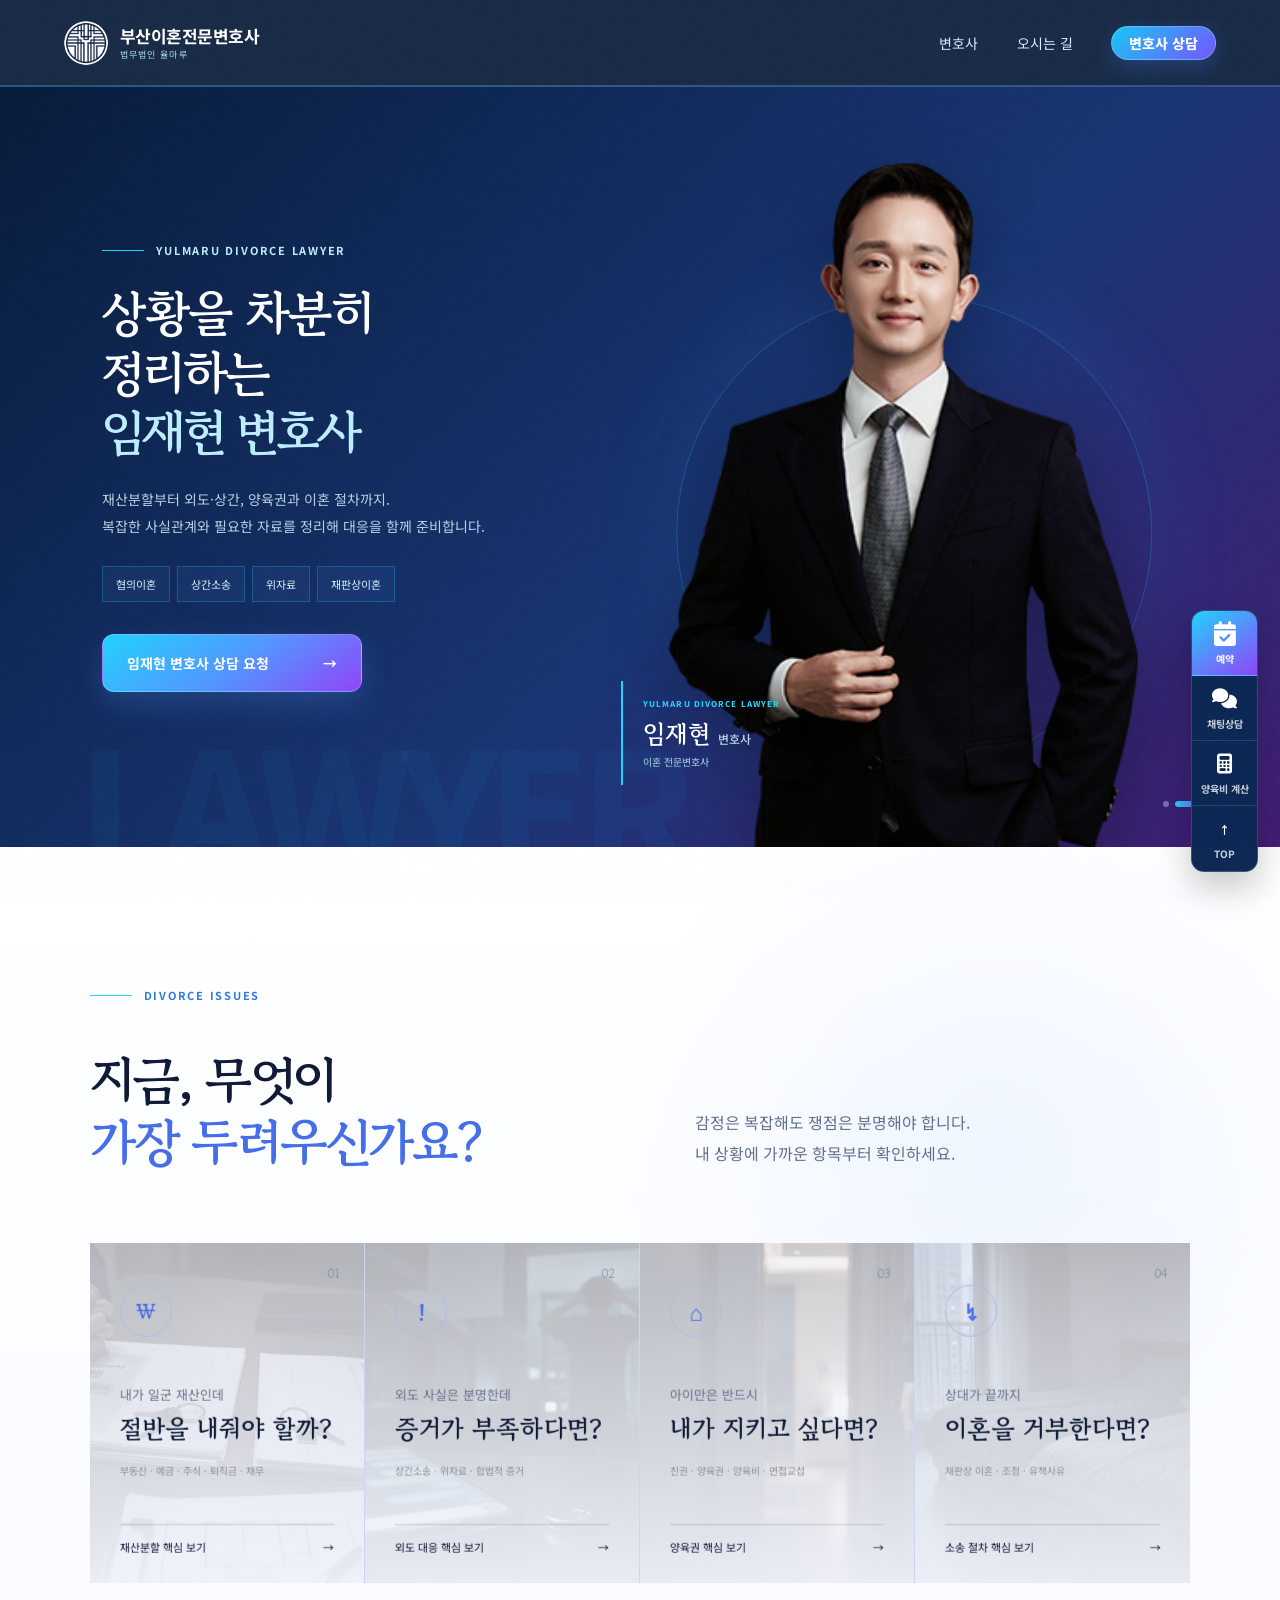
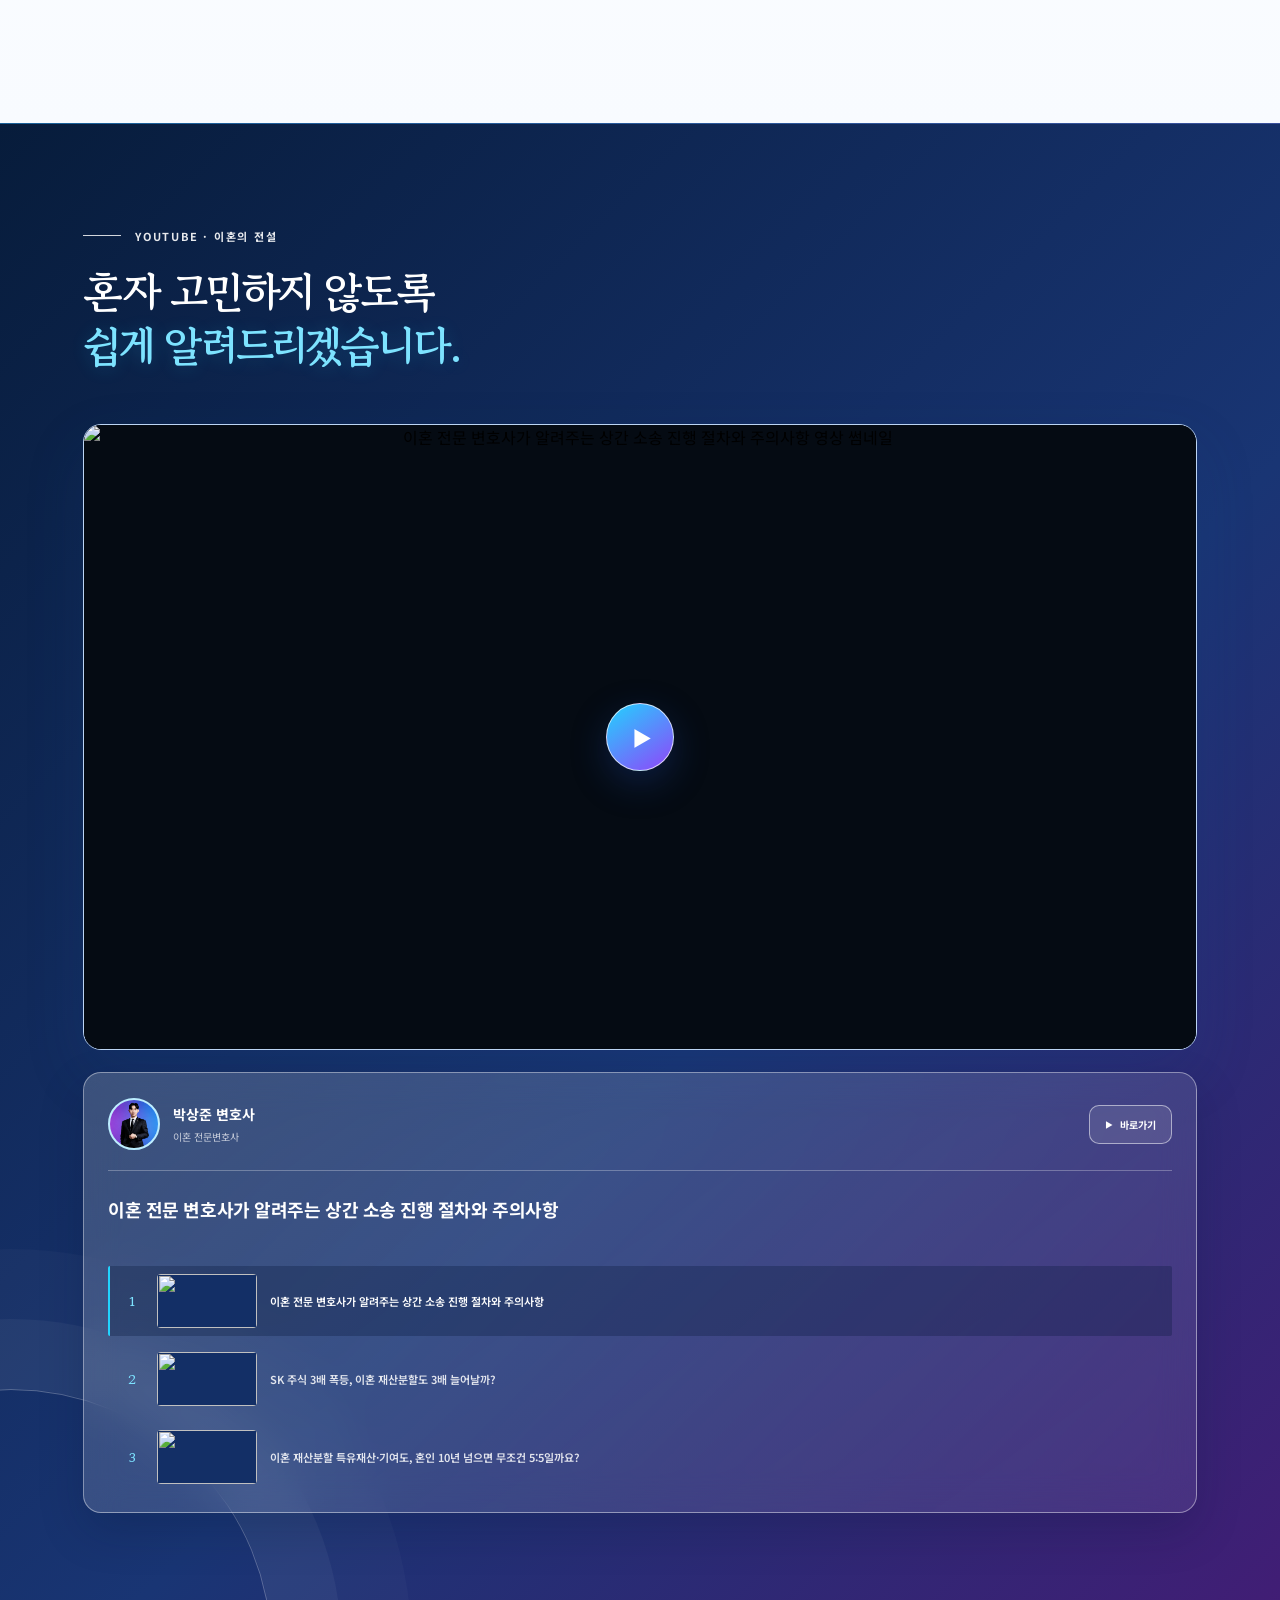
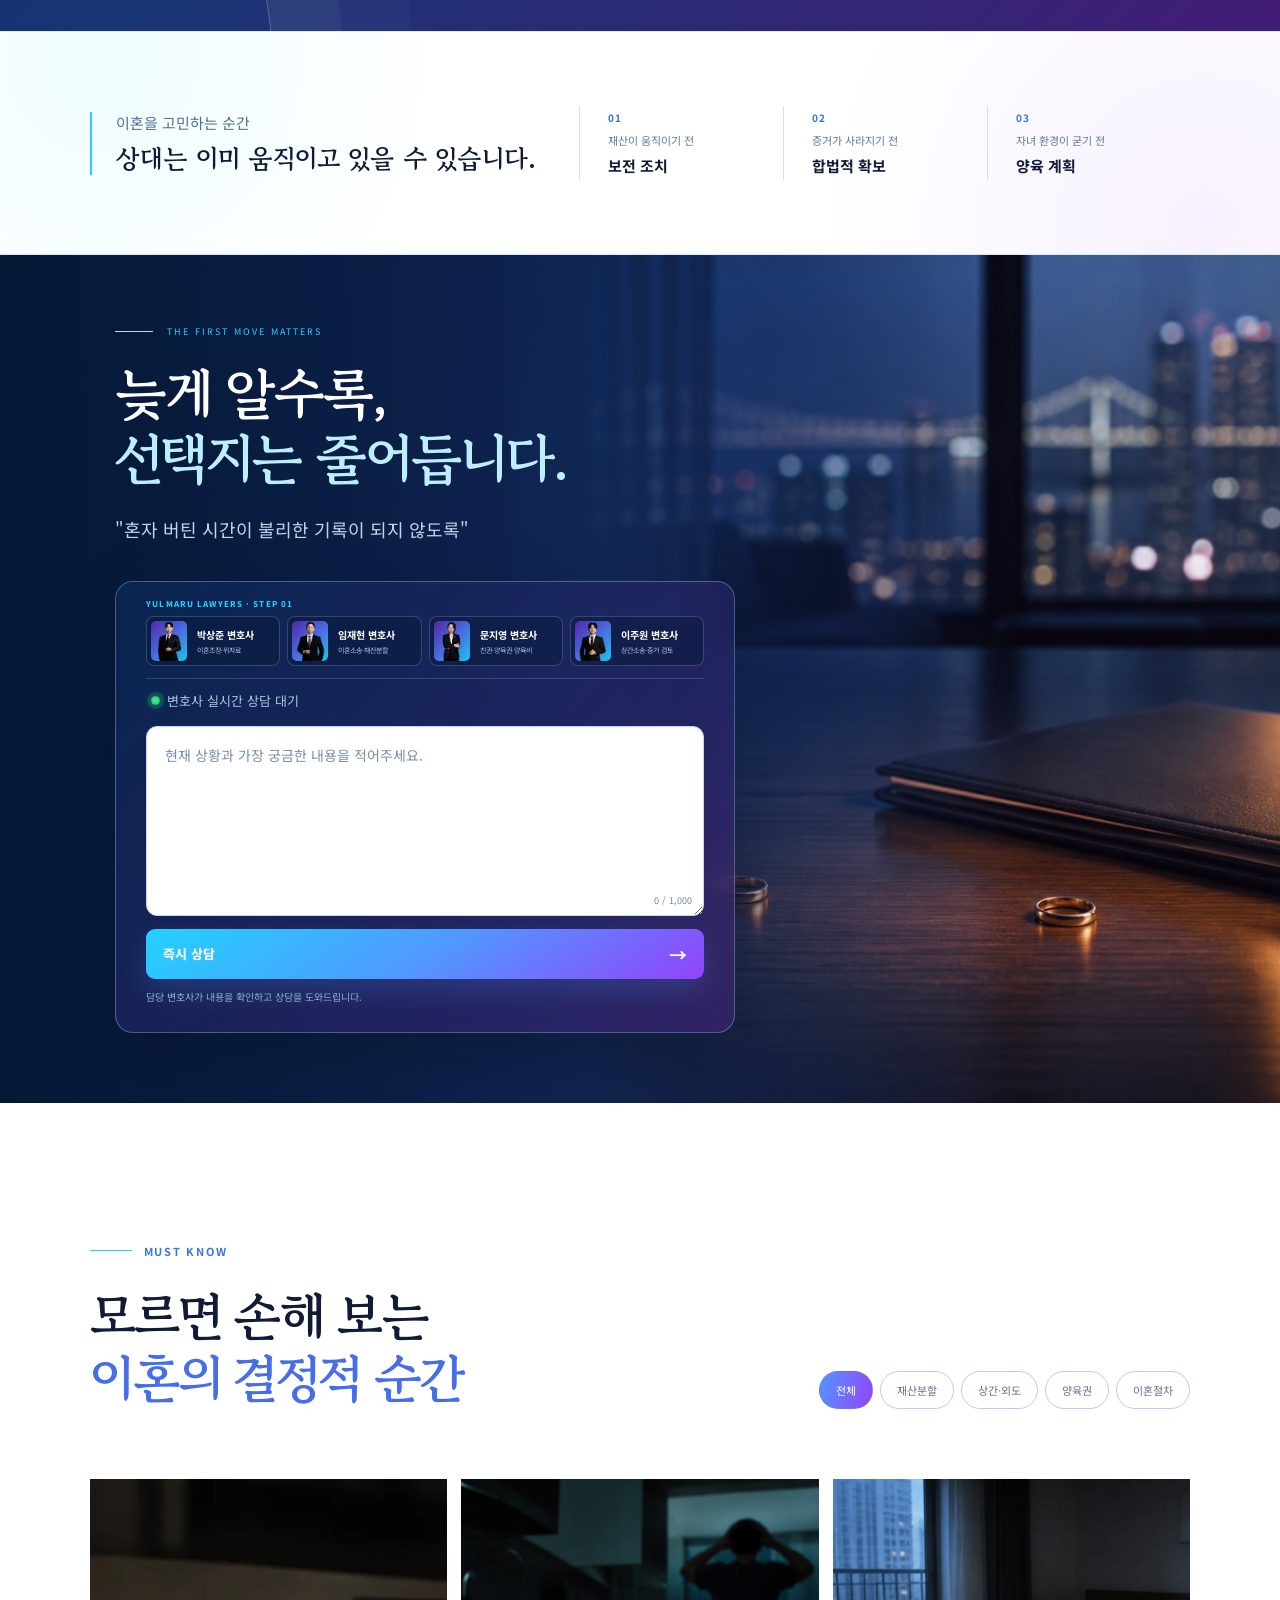
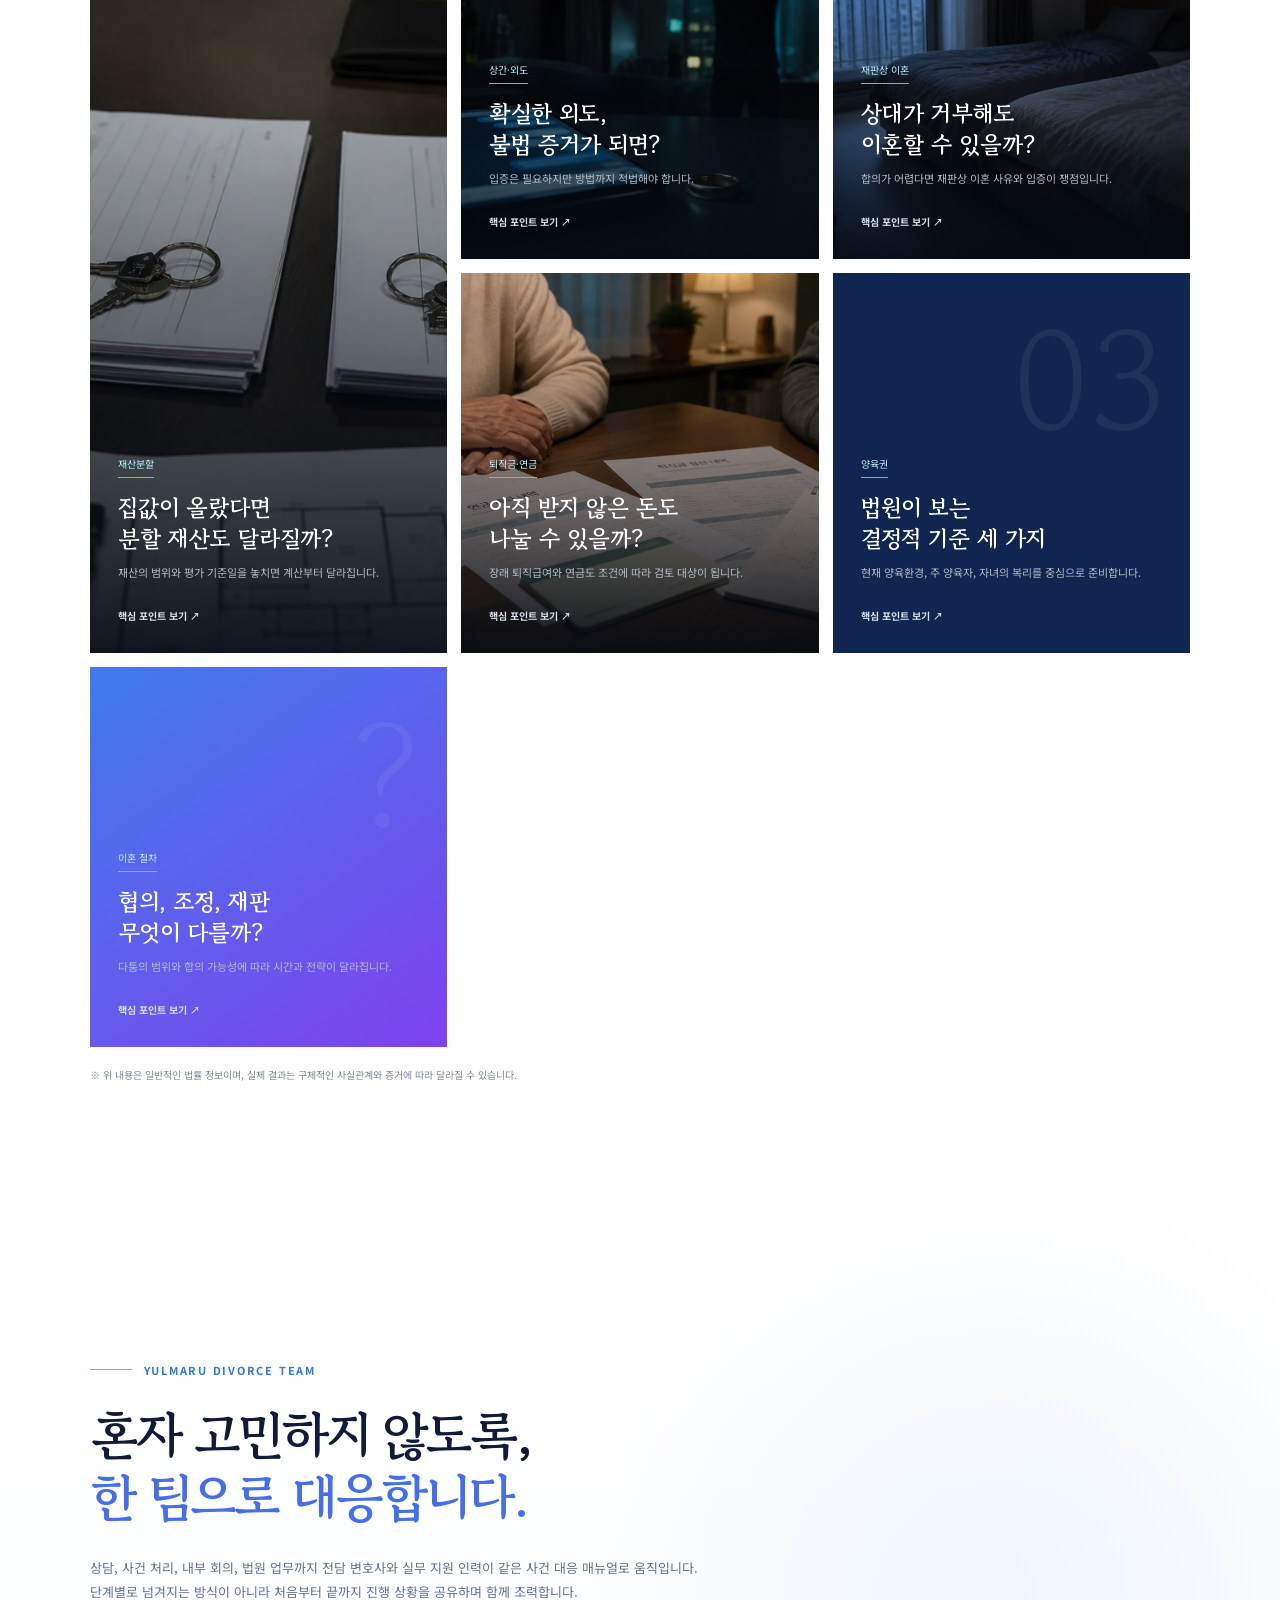
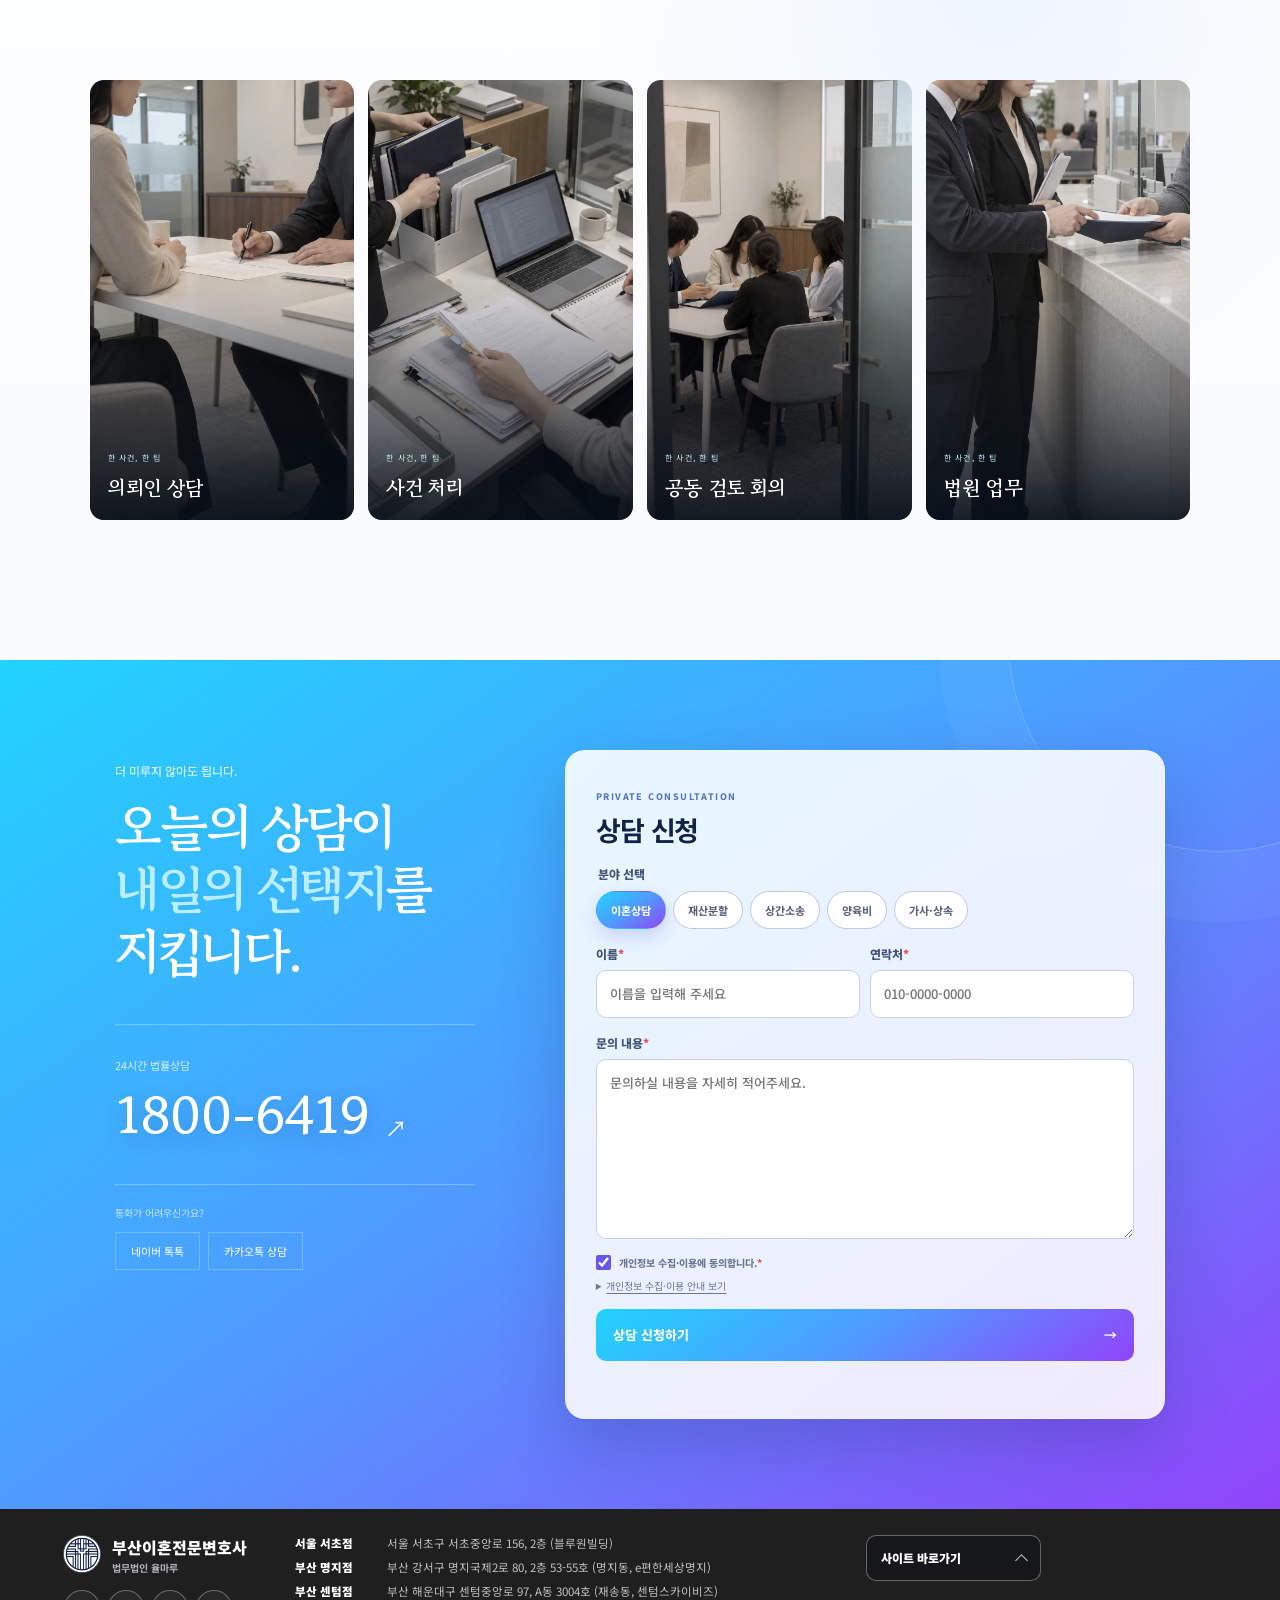
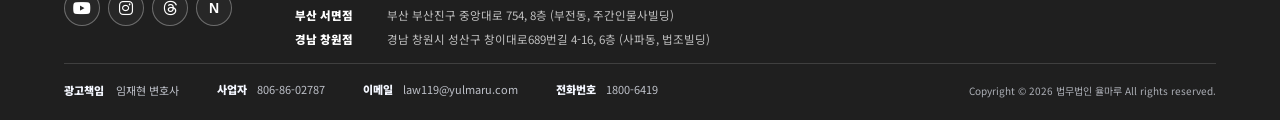
==== index.html @ 98f45d34 "Add files via upload" ====
<!doctype html>
<html lang="ko">
<head>
  <meta charset="UTF-8" />
  <meta name="viewport" content="width=device-width, initial-scale=1.0" />
  <meta name="description" content="부산이혼전문변호사 법무법인 율마루. 재산분할, 상간·외도, 양육권, 이혼소송의 핵심 쟁점을 확인하세요." />
  <meta name="theme-color" content="#08111f" />
  <title>부산이혼전문변호사 | 법무법인 율마루</title>
  <link rel="preconnect" href="https://fonts.googleapis.com" />
  <link rel="preconnect" href="https://fonts.gstatic.com" crossorigin />
  <link href="https://fonts.googleapis.com/css2?family=Gowun+Batang:wght@400;700&family=Material+Symbols+Rounded:opsz,wght,FILL,GRAD@24,500,1,0&family=Noto+Sans+KR:wght@400;500;600;700;800;900&display=swap" rel="stylesheet" />
  <link href="https://cdn.jsdelivr.net/npm/@fortawesome/fontawesome-free@6.7.2/css/all.min.css" rel="stylesheet" />
  <link rel="stylesheet" href="styles.css" />
</head>
<body>
  <div class="noise" aria-hidden="true"></div>

  <header class="site-header" id="top">
    <a class="brand" href="#top" aria-label="부산이혼전문변호사 홈">
      <img src="assets/yulmaru-logo.png" alt="법무법인 율마루 로고" />
      <span><b>부산이혼전문변호사</b><small>법무법인 율마루</small></span>
    </a>
    <nav aria-label="주요 메뉴">
      <a href="lawyers.html">변호사</a>
      <a href="directions.html">오시는 길</a>
      <a class="nav-inquiry-badge" href="inquiry.html">변호사 상담</a>
    </nav>
    <button class="menu-toggle" type="button" aria-expanded="false" aria-label="메뉴 열기"><i></i><i></i></button>
  </header>

  <main>
    <section class="featured-lawyer" id="featured-lawyer" aria-labelledby="featured-lawyer-title" aria-roledescription="변호사 소개 슬라이드">
      <div class="featured-lawyer-copy reveal">
        <p class="eyebrow"><span></span> YULMARU DIVORCE LAWYER</p>
        <h2 id="featured-lawyer-title"><span id="featured-lawyer-hook">사건의 핵심을 먼저 보는</span><br /><em id="featured-lawyer-name">박상준 변호사</em></h2>
        <p id="featured-lawyer-description">재산분할부터 외도·상간, 양육권과 이혼 절차까지.<br />복잡한 사실관계와 필요한 자료를 정리해 대응을 함께 준비합니다.</p>
        <div class="featured-lawyer-fields" id="featured-lawyer-fields" aria-label="박상준 변호사 주요 상담 분야">
          <span>재산분할</span><span>조정이혼</span><span>상속·유류분</span><span>위자료</span>
        </div>
        <button class="btn btn-primary featured-lawyer-consult-trigger" type="button" aria-haspopup="dialog" aria-controls="lawyer-consult-modal"><span id="featured-lawyer-cta">박상준 변호사 상담 요청</span><b aria-hidden="true">→</b></button>
      </div>
      <div class="featured-lawyer-stage reveal delay-1">
        <img id="featured-lawyer-image" src="assets/lawyer-cutout-park.png" alt="박상준 변호사" />
        <div class="featured-lawyer-meta">
          <small>YULMARU DIVORCE LAWYER</small>
          <strong><b id="featured-lawyer-meta-name">박상준</b> <span>변호사</span></strong>
          <em>이혼 전문변호사</em>
        </div>
      </div>
      <div class="featured-lawyer-pagination" id="featured-lawyer-pagination" role="tablist" aria-label="변호사 소개 페이지"></div>
    </section>

    <section class="issues section" id="issues">
      <div class="section-head reveal">
        <p class="eyebrow dark"><span></span> DIVORCE ISSUES</p>
        <h2>지금, 무엇이<br /><em>가장 두려우신가요?</em></h2>
        <p>감정은 복잡해도 쟁점은 분명해야 합니다.<br />내 상황에 가까운 항목부터 확인하세요.</p>
      </div>
      <div class="issue-grid">
        <article class="issue-card reveal" data-target="property" style="--issue-image: url('assets/divorce-07-apartment-division.webp')">
          <span class="issue-no">01</span>
          <div class="issue-icon">₩</div>
          <p>내가 일군 재산인데</p>
          <h3>절반을 내줘야 할까?</h3>
          <small>부동산 · 예금 · 주식 · 퇴직금 · 채무</small>
          <button type="button">재산분할 핵심 보기 <span>→</span></button>
        </article>
        <article class="issue-card reveal delay-1" data-target="affair" style="--issue-image: url('assets/divorce-04-affair-phone.webp')">
          <span class="issue-no">02</span>
          <div class="issue-icon">!</div>
          <p>외도 사실은 분명한데</p>
          <h3>증거가 부족하다면?</h3>
          <small>상간소송 · 위자료 · 합법적 증거</small>
          <button type="button">외도 대응 핵심 보기 <span>→</span></button>
        </article>
        <article class="issue-card reveal delay-2" data-target="child" style="--issue-image: url('assets/issue-child-custody.png')">
          <span class="issue-no">03</span>
          <div class="issue-icon">⌂</div>
          <p>아이만은 반드시</p>
          <h3>내가 지키고 싶다면?</h3>
          <small>친권 · 양육권 · 양육비 · 면접교섭</small>
          <button type="button">양육권 핵심 보기 <span>→</span></button>
        </article>
        <article class="issue-card reveal delay-3" data-target="refusal" style="--issue-image: url('assets/divorce-03-refusal-separation.webp')">
          <span class="issue-no">04</span>
          <div class="issue-icon">↯</div>
          <p>상대가 끝까지</p>
          <h3>이혼을 거부한다면?</h3>
          <small>재판상 이혼 · 조정 · 유책사유</small>
          <button type="button">소송 절차 핵심 보기 <span>→</span></button>
        </article>
      </div>
    </section>

    <section class="legend-youtube" id="videos" aria-labelledby="legend-youtube-title">
      <div class="legend-youtube-inner">
        <div class="legend-heading reveal">
          <p>YOUTUBE · 이혼의 전설</p>
          <h2 id="legend-youtube-title">혼자 고민하지 않도록<br /><em>쉽게 알려드리겠습니다.</em></h2>
        </div>

        <div class="legend-media-layout">
          <div class="legend-main reveal" id="legend-player">
            <button class="legend-poster" type="button" aria-label="선택한 유튜브 영상 재생">
              <img src="https://i.ytimg.com/vi/iTzh9SpjjJ8/maxresdefault.jpg" alt="상간 소송 진행 절차와 주의사항 영상 썸네일" />
              <span aria-hidden="true">▶</span>
            </button>
          </div>

          <div class="legend-side reveal delay-1">
            <div class="legend-profile">
              <img id="legend-lawyer-image" src="assets/lawyer-park-sang-jun.webp" alt="박상준 변호사" />
              <div><b id="legend-lawyer-name">박상준 변호사</b><small>이혼 전문변호사</small></div>
              <a href="https://www.youtube.com/@yulmaru_n/videos" target="_blank" rel="noopener" aria-label="이혼의 전설 유튜브 채널 바로가기"><i>▶</i> 바로가기</a>
            </div>
            <h3 id="legend-current-title">이혼 전문 변호사가 알려주는 상간 소송 진행 절차와 주의사항</h3>
            <div class="legend-playlist" id="legend-playlist" aria-label="이혼의 전설 영상 목록"></div>
          </div>
        </div>
      </div>
    </section>

    <section class="hook-strip" id="hook">
      <div class="hook-line reveal">
        <span>이혼을 고민하는 순간</span>
        <strong>상대는 이미 움직이고 있을 수 있습니다.</strong>
      </div>
      <div class="hook-points">
        <div class="reveal"><b>01</b><span>재산이 움직이기 전</span><strong>보전 조치</strong></div>
        <div class="reveal delay-1"><b>02</b><span>증거가 사라지기 전</span><strong>합법적 확보</strong></div>
        <div class="reveal delay-2"><b>03</b><span>자녀 환경이 굳기 전</span><strong>양육 계획</strong></div>
      </div>
    </section>

    <section class="crossroads">
      <img src="assets/crossroads-banner.png" alt="두 개의 반지와 부산 야경이 놓인 상담 테이블" />
      <div class="crossroads-overlay"></div>
      <div class="crossroads-copy reveal">
        <p>THE FIRST MOVE MATTERS</p>
        <h2>늦게 알수록,<br /><em>선택지는 줄어듭니다.</em></h2>
        <span>"혼자 버틴 시간이 불리한 기록이 되지 않도록"</span>
        <section class="hero-consult-card" id="consult" aria-label="비공개 이혼 법률상담">
          <section class="consult-lawyer-selector" aria-label="상담 변호사 선택">
            <div class="consult-lawyer-heading"><small>YULMARU LAWYERS · STEP 01</small></div>
            <div class="consult-lawyer-grid">
              <button class="consult-lawyer-card" type="button" data-consult-lawyer="박상준" aria-pressed="false"><img src="assets/lawyer-cutout-park.png" alt="" /><span><b>박상준 변호사</b><small>이혼조정·위자료</small></span></button>
              <button class="consult-lawyer-card" type="button" data-consult-lawyer="임재현" aria-pressed="false"><img src="assets/lawyer-cutout-im.png" alt="" /><span><b>임재현 변호사</b><small>이혼소송·재산분할</small></span></button>
              <button class="consult-lawyer-card" type="button" data-consult-lawyer="문지영" aria-pressed="false"><img src="assets/lawyer-cutout-moon.png" alt="" /><span><b>문지영 변호사</b><small>친권·양육권·양육비</small></span></button>
              <button class="consult-lawyer-card" type="button" data-consult-lawyer="이주원" aria-pressed="false"><img src="assets/lawyer-cutout-lee.png" alt="" /><span><b>이주원 변호사</b><small>상간소송·증거 검토</small></span></button>
            </div>
          </section>
          <div class="privacy-note"><span class="pulse"></span> 변호사 실시간 상담 대기</div>
          <div class="hero-inquiry-wrap">
            <textarea id="hero-inquiry" maxlength="1000" placeholder="현재 상황과 가장 궁금한 내용을 적어주세요." aria-label="상담 내용" aria-describedby="hero-inquiry-help hero-inquiry-error"></textarea>
            <span id="hero-inquiry-count" aria-live="polite">0 / 1,000</span>
          </div>
          <p class="hero-form-error" id="hero-inquiry-error" role="alert" hidden>상담 내용을 입력해 주세요.</p>
          <button class="hero-consult-next" id="hero-consult-next" type="button"><span>즉시 상담</span><b aria-hidden="true">→</b></button>
          <p class="hero-consult-help" id="hero-inquiry-help">담당 변호사가 내용을 확인하고 상담을 도와드립니다.</p>
        </section>
      </div>
    </section>

    <section class="content section" id="content">
      <div class="section-head horizontal reveal">
        <div>
          <p class="eyebrow dark"><span></span> MUST KNOW</p>
          <h2>모르면 손해 보는<br /><em>이혼의 결정적 순간</em></h2>
        </div>
        <div class="content-filters" role="group" aria-label="콘텐츠 필터">
          <button class="active" data-filter="all">전체</button>
          <button data-filter="property">재산분할</button>
          <button data-filter="affair">상간·외도</button>
          <button data-filter="child">양육권</button>
          <button data-filter="process">이혼절차</button>
        </div>
      </div>

      <div class="story-grid">
        <article class="story-card story-large reveal" data-category="property">
          <img src="assets/divorce-07-apartment-division.webp" alt="아파트 재산분할을 상징하는 계약 서류" />
          <div class="story-shade"></div>
          <div class="story-copy"><span>재산분할</span><h3>집값이 올랐다면<br />분할 재산도 달라질까?</h3><p>재산의 범위와 평가 기준일을 놓치면 계산부터 달라집니다.</p><b>핵심 포인트 보기 ↗</b></div>
        </article>
        <article class="story-card reveal" data-category="affair">
          <img src="assets/divorce-04-affair-phone.webp" alt="휴대전화 메시지로 외도 정황을 확인하는 장면" />
          <div class="story-shade"></div>
          <div class="story-copy"><span>상간·외도</span><h3>확실한 외도,<br />불법 증거가 되면?</h3><p>입증은 필요하지만 방법까지 적법해야 합니다.</p><b>핵심 포인트 보기 ↗</b></div>
        </article>
        <article class="story-card reveal delay-1" data-category="process">
          <img src="assets/divorce-03-refusal-separation.webp" alt="서로 다른 방향으로 선 부부의 모습" />
          <div class="story-shade"></div>
          <div class="story-copy"><span>재판상 이혼</span><h3>상대가 거부해도<br />이혼할 수 있을까?</h3><p>합의가 어렵다면 재판상 이혼 사유와 입증이 쟁점입니다.</p><b>핵심 포인트 보기 ↗</b></div>
        </article>
        <article class="story-card reveal" data-category="property">
          <img src="assets/divorce-08-retirement-pension.webp" alt="퇴직금과 연금 분할 관련 서류" />
          <div class="story-shade"></div>
          <div class="story-copy"><span>퇴직금·연금</span><h3>아직 받지 않은 돈도<br />나눌 수 있을까?</h3><p>장래 퇴직급여와 연금도 조건에 따라 검토 대상이 됩니다.</p><b>핵심 포인트 보기 ↗</b></div>
        </article>
        <article class="story-card story-text reveal delay-1" data-category="child">
          <span class="big-mark">03</span>
          <div class="story-copy"><span>양육권</span><h3>법원이 보는<br />결정적 기준 세 가지</h3><p>현재 양육환경, 주 양육자, 자녀의 복리를 중심으로 준비합니다.</p><b>핵심 포인트 보기 ↗</b></div>
        </article>
        <article class="story-card story-text accent reveal delay-2" data-category="process">
          <span class="big-mark">?</span>
          <div class="story-copy"><span>이혼 절차</span><h3>협의, 조정, 재판<br />무엇이 다를까?</h3><p>다툼의 범위와 합의 가능성에 따라 시간과 전략이 달라집니다.</p><b>핵심 포인트 보기 ↗</b></div>
        </article>
      </div>
      <p class="legal-note">※ 위 내용은 일반적인 법률 정보이며, 실제 결과는 구체적인 사실관계와 증거에 따라 달라질 수 있습니다.</p>
    </section>

    <section class="lawyers section" id="lawyers">
      <div class="lawyers-intro reveal">
        <p class="eyebrow dark"><span></span> YULMARU DIVORCE TEAM</p>
        <h2>혼자 고민하지 않도록,<br /><em>한 팀으로 대응합니다.</em></h2>
        <p>상담, 사건 처리, 내부 회의, 법원 업무까지 전담 변호사와 실무 지원 인력이 같은 사건 대응 매뉴얼로 움직입니다.<br />단계별로 넘겨지는 방식이 아니라 처음부터 끝까지 진행 상황을 공유하며 함께 조력합니다.</p>
      </div>
      <div class="lawyer-grid">
        <article class="lawyer-card reveal"><img src="assets/team-scene-consultation-v2.webp" alt="의뢰인과 상담 내용을 검토하는 장면" /><div><small>한 사건, 한 팀</small><h3>의뢰인 상담</h3></div></article>
        <article class="lawyer-card reveal delay-1"><img src="assets/team-scene-casework-v2.webp" alt="사건 기록과 자료를 처리하는 장면" /><div><small>한 사건, 한 팀</small><h3>사건 처리</h3></div></article>
        <article class="lawyer-card reveal delay-2"><img src="assets/team-scene-meeting-v2.webp" alt="변호사와 실무 지원 인력이 사건을 회의하는 장면" /><div><small>한 사건, 한 팀</small><h3>공동 검토 회의</h3></div></article>
        <article class="lawyer-card reveal delay-3"><img src="assets/team-scene-court-v2.webp" alt="법원 접수 창구에서 서류를 확인하는 장면" /><div><small>한 사건, 한 팀</small><h3>법원 업무</h3></div></article>
      </div>
    </section>

    <section class="final-cta" id="contact">
      <div class="final-action reveal">
        <section class="final-copy">
          <p>더 미루지 않아도 됩니다.</p>
          <h2>오늘의 상담이<br /><em>내일의 선택지</em>를 지킵니다.</h2>
        </section>
        <span>24시간 법률상담</span>
        <a href="tel:1800-6419">1800-6419 <b>↗</b></a>
        <small>통화가 어려우신가요?</small>
        <div>
          <a href="https://talk.naver.com/ct/w3snxlc" target="_blank" rel="noopener">네이버 톡톡</a>
          <a href="http://pf.kakao.com/_Ykxfxkxj/chat" target="_blank" rel="noopener">카카오톡 상담</a>
        </div>
      </div>
      <form class="final-db-form reveal delay-1" id="final-db-form" data-endpoint="https://script.google.com/macros/s/AKfycbyBw9MTDQV7moIouT1QuKckrTP6kk9oPUONnrVdubWu-1m5iP6ohuyZDRlI3ZLhbBJm/exec">
        <div class="final-db-head"><span>PRIVATE CONSULTATION</span><h2>상담 신청</h2></div>
        <fieldset class="final-db-categories">
          <legend>분야 선택</legend>
          <div>
            <button class="active" type="button" data-case-type="이혼상담" aria-pressed="true">이혼상담</button>
            <button type="button" data-case-type="재산분할" aria-pressed="false">재산분할</button>
            <button type="button" data-case-type="상간소송" aria-pressed="false">상간소송</button>
            <button type="button" data-case-type="양육비" aria-pressed="false">양육비</button>
            <button type="button" data-case-type="가사·상속" aria-pressed="false">가사·상속</button>
          </div>
          <input name="caseType" type="hidden" value="이혼상담" />
        </fieldset>
        <div class="final-db-fields">
          <label><span>이름<em>*</em></span><input name="name" type="text" autocomplete="name" maxlength="30" placeholder="이름을 입력해 주세요" required /></label>
          <label><span>연락처<em>*</em></span><input id="final-consult-phone" name="phone" type="tel" inputmode="numeric" autocomplete="tel" maxlength="13" placeholder="010-0000-0000" required /></label>
        </div>
        <label class="final-db-message"><span>문의 내용<em>*</em></span><textarea name="message" maxlength="1000" placeholder="문의하실 내용을 자세히 적어주세요." required></textarea></label>
        <label class="final-db-agree"><input name="privacyConsent" type="checkbox" required checked /><span>개인정보 수집·이용에 동의합니다.<em>*</em></span></label>
        <details class="consult-privacy-detail final-db-privacy"><summary>개인정보 수집·이용 안내 보기</summary><p>수집 목적: 상담 신청 접수 및 회신<br />수집 항목: 성함, 연락처, 상담 내용<br />보유 기간: 수집일로부터 1년 후 파기</p></details>
        <input class="consult-honeypot" name="website" type="text" tabindex="-1" autocomplete="off" aria-hidden="true" />
        <button class="final-db-submit" type="submit"><span>상담 신청하기</span><b aria-hidden="true">→</b></button>
        <p class="final-db-status" role="status" aria-live="polite"></p>
      </form>
    </section>
  </main>

<footer class="site-footer" id="locations"> <div class="footer-main"> <div class="footer-brand-block"> <div class="footer-brand-heading"> <span class="footer-brand-logo"> <img src="assets/yulmaru-logo.png" alt="율마루 로고" /> </span> <span class="footer-brand-copy"> <strong>부산이혼전문변호사</strong> <small>법무법인 율마루</small> </span> </div> <div class="footer-social" aria-label="소셜 채널 바로가기"> <a href="https://www.youtube.com/@yulmaru_n/videos" target="_blank" rel="noopener noreferrer" aria-label="유튜브 이혼의 전설"><i class="fa-brands fa-youtube" aria-hidden="true"></i></a> <a href="https://www.instagram.com/yulmaru_n" target="_blank" rel="noopener noreferrer" aria-label="율마루 인스타그램"><i class="fa-brands fa-instagram" aria-hidden="true"></i></a> <a href="https://www.threads.com/@yulmaru911?hl=ko" target="_blank" rel="noopener noreferrer" aria-label="율마루 스레드"><i class="fa-brands fa-threads" aria-hidden="true"></i></a> <a href="https://blog.naver.com/yulmaru119" target="_blank" rel="noopener noreferrer" aria-label="율마루 네이버 블로그"><b aria-hidden="true">N</b></a> </div> </div> <div class="footer-office-grid" aria-label="법무법인 율마루 지점 안내"> <div class="footer-office"> <b>서울 서초점</b> <span>서울 서초구 서초중앙로 156, 2층 (블루원빌딩)</span> </div> <div class="footer-office"> <b>부산 명지점</b> <span>부산 강서구 명지국제2로 80, 2층 53-55호 (명지동, e편한세상명지)</span> </div> <div class="footer-office"> <b>부산 센텀점</b> <span>부산 해운대구 센텀중앙로 97, A동 3004호 (재송동, 센텀스카이비즈)</span> </div> <div class="footer-office"> <b>부산 서면점</b> <span>부산 부산진구 중앙대로 754, 8층 (부전동, 주간인물사빌딩)</span> </div> <div class="footer-office"> <b>경남 창원점</b> <span>경남 창원시 성산구 창이대로689번길 4-16, 6층 (사파동, 법조빌딩)</span> </div> </div> <div class="footer-quick-column"> <details class="footer-site-links"> <summary class="footer-site-links-title"> <strong>사이트 바로가기</strong> <span aria-hidden="true"> </span> </summary> <div class="footer-site-links-menu"> <a href="https://yulmaru.co.kr/" target="_blank" rel="noopener noreferrer">율마루 홈페이지</a> <a href="https://yulmaru-recover.co.kr/" target="_blank" rel="noopener noreferrer">회생파산 홈페이지</a> </div> </details> </div> </div> <div class="footer-sub"> <div class="footer-notice"> <b>광고책임</b> <span>임재현 변호사</span> </div> <div class="footer-business"> <b>사업자</b> <span>806-86-02787</span> <b>이메일</b> <span>law119@yulmaru.com</span> <b>전화번호</b> <span>1800-6419</span> </div> <p class="footer-copy">Copyright © 2026 법무법인 율마루 All rights reserved.</p> </div> </footer>

  <div class="consult-modal" id="consult-modal" hidden>
    <div class="consult-modal-backdrop" data-consult-close></div>
    <section class="consult-modal-panel" role="dialog" aria-modal="true" aria-labelledby="consult-modal-title" aria-describedby="consult-modal-desc">
      <button class="consult-modal-close" type="button" data-consult-close aria-label="상담 신청 창 닫기">×</button>
      <span class="consult-step">PRIVATE · STEP 02</span>
      <h2 id="consult-modal-title">변호사 실시간 상담 신청</h2>
      <p id="consult-modal-desc">입력하신 내용은 상담 목적으로만 사용되며 철저히 비밀로 보호됩니다.</p>
      <form id="consult-details-form" data-endpoint="https://script.google.com/macros/s/AKfycbyBw9MTDQV7moIouT1QuKckrTP6kk9oPUONnrVdubWu-1m5iP6ohuyZDRlI3ZLhbBJm/exec">
        <input name="lawyer" type="hidden" value="" />
        <label for="consult-name">이름<em>*</em></label>
        <input id="consult-name" name="name" type="text" autocomplete="name" maxlength="30" placeholder="이름을 입력해 주세요" required />
        <fieldset><legend>연락처<em>*</em></legend><input id="consult-phone" name="phone" type="tel" inputmode="numeric" autocomplete="tel" maxlength="13" placeholder="010-0000-0000" aria-label="연락처" data-phone-input required /></fieldset>
        <label class="consult-agree"><input name="privacyConsent" type="checkbox" required checked /><span>개인정보 수집·이용에 동의합니다.<em>*</em></span></label>
        <details class="consult-privacy-detail"><summary>개인정보 수집·이용 안내 보기</summary><p>수집 목적: 상담 신청 접수 및 회신<br />수집 항목: 성함, 연락처, 상담 내용<br />보유 기간: 수집일로부터 1년 후 파기</p></details>
        <input class="consult-honeypot" name="website" type="text" tabindex="-1" autocomplete="off" aria-hidden="true" />
        <button class="consult-submit" type="submit">상담 신청 완료 <span aria-hidden="true">→</span></button>
        <p class="consult-submit-status" id="consult-submit-status" role="status" aria-live="polite"></p>
      </form>
    </section>
  </div>

  <div class="consult-modal" id="lawyer-consult-modal" hidden>
    <div class="consult-modal-backdrop" data-lawyer-consult-close></div>
    <section class="consult-modal-panel" role="dialog" aria-modal="true" aria-labelledby="lawyer-consult-modal-title" aria-describedby="lawyer-consult-modal-desc">
      <button class="consult-modal-close" type="button" data-lawyer-consult-close aria-label="변호사 상담 요청 창 닫기">×</button>
      <span class="consult-step">PRIVATE CONSULTATION</span>
      <h2 id="lawyer-consult-modal-title"><span id="lawyer-consult-title-name">박상준 변호사</span> <em class="lawyer-consult-title-accent">상담 요청</em></h2>
      <p id="lawyer-consult-modal-desc">상담 내용을 남겨주시면 순차적으로 연락드리겠습니다.</p>
      <form id="lawyer-consult-form" data-endpoint="https://script.google.com/macros/s/AKfycbyBw9MTDQV7moIouT1QuKckrTP6kk9oPUONnrVdubWu-1m5iP6ohuyZDRlI3ZLhbBJm/exec">
        <input name="lawyer" type="hidden" value="박상준" />
        <label for="lawyer-consult-name">이름<em>*</em></label>
        <input id="lawyer-consult-name" name="name" type="text" autocomplete="name" maxlength="30" placeholder="이름을 입력해 주세요" required />
        <label for="lawyer-consult-phone">연락처<em>*</em></label>
        <input id="lawyer-consult-phone" name="phone" type="tel" inputmode="numeric" autocomplete="tel" maxlength="13" placeholder="010-0000-0000" data-phone-input required />
        <label class="lawyer-consult-message" for="lawyer-consult-message">상담 내용</label>
        <textarea id="lawyer-consult-message" name="message" maxlength="1000" placeholder="상담받고 싶은 내용을 적어주세요."></textarea>
        <label class="consult-agree"><input name="privacyConsent" type="checkbox" required checked /><span>개인정보 수집·이용에 동의합니다.<em>*</em></span></label>
        <details class="consult-privacy-detail"><summary>개인정보 수집·이용 안내 보기</summary><p>수집 목적: 상담 신청 접수 및 회신<br />수집 항목: 성함, 연락처, 상담 내용<br />보유 기간: 수집일로부터 1년 후 파기</p></details>
        <input class="consult-honeypot" name="website" type="text" tabindex="-1" autocomplete="off" aria-hidden="true" />
        <button class="consult-submit" type="submit">상담 요청하기 <span aria-hidden="true">→</span></button>
        <p class="consult-submit-status" role="status" aria-live="polite"></p>
      </form>
    </section>
  </div>

  <aside class="quick-menu" aria-label="빠른 상담">
    <button class="quick-reserve" type="button" aria-expanded="false" aria-controls="quick-booking-menu"><i class="fa-solid fa-calendar-check" aria-hidden="true"></i><span>예약</span></button>
    <button class="quick-chat" type="button" aria-expanded="false" aria-controls="quick-chat-menu"><i class="fa-solid fa-comments" aria-hidden="true"></i><span>채팅상담</span></button>
    <a href="child-support.html"><i class="fa-solid fa-calculator" aria-hidden="true"></i><span>양육비 계산</span></a>
    <a href="#top"><b>↑</b><span>TOP</span></a>
    <div class="quick-booking-menu" id="quick-booking-menu" aria-label="예약 지점 선택" hidden>
      <a href="https://booking.naver.com/booking/13/bizes/555238" target="_blank" rel="noopener noreferrer">명지</a>
      <a href="https://booking.naver.com/booking/6/bizes/990663" target="_blank" rel="noopener noreferrer">센텀</a>
      <a href="https://booking.naver.com/booking/13/bizes/1157793" target="_blank" rel="noopener noreferrer">서면</a>
      <a href="https://booking.naver.com/booking/6/bizes/1466063" target="_blank" rel="noopener noreferrer">창원</a>
    </div>
    <div class="quick-chat-menu" id="quick-chat-menu" aria-label="채팅 상담 채널 선택" hidden><a href="https://talk.naver.com/ct/w3snxlc" target="_blank" rel="noopener noreferrer">네이버</a><a href="http://pf.kakao.com/_Ykxfxkxj/chat" target="_blank" rel="noopener noreferrer">카톡</a></div>
  </aside>

  <nav class="mobile-bar" aria-label="모바일 빠른 메뉴">
    <a href="directions.html"><i class="fa-solid fa-location-dot" aria-hidden="true"></i><span>오시는 길</span></a>
    <a href="child-support.html"><i class="fa-solid fa-calculator" aria-hidden="true"></i><span>양육비 계산</span></a>
    <button class="mobile-reserve" type="button" aria-expanded="false" aria-controls="mobile-booking-menu"><i class="fa-solid fa-calendar-check" aria-hidden="true"></i><span>예약</span></button>
    <a href="tel:1800-6419"><i class="fa-solid fa-phone" aria-hidden="true"></i><span>전화</span></a>
    <button class="mobile-chat" type="button" aria-expanded="false" aria-controls="mobile-chat-menu"><i class="fa-solid fa-comments" aria-hidden="true"></i><span>채팅상담</span></button>
    <div class="mobile-booking-menu" id="mobile-booking-menu" aria-label="예약 지점 선택" hidden>
      <a href="https://booking.naver.com/booking/13/bizes/555238" target="_blank" rel="noopener noreferrer">명지</a>
      <a href="https://booking.naver.com/booking/6/bizes/990663" target="_blank" rel="noopener noreferrer">센텀</a>
      <a href="https://booking.naver.com/booking/13/bizes/1157793" target="_blank" rel="noopener noreferrer">서면</a>
      <a href="https://booking.naver.com/booking/6/bizes/1466063" target="_blank" rel="noopener noreferrer">창원</a>
    </div>
    <div class="mobile-chat-menu" id="mobile-chat-menu" aria-label="채팅 상담 채널 선택" hidden><a href="https://talk.naver.com/ct/w3snxlc" target="_blank" rel="noopener noreferrer">네이버</a><a href="http://pf.kakao.com/_Ykxfxkxj/chat" target="_blank" rel="noopener noreferrer">카톡</a></div>
  </nav>

  <script src="script.js"></script>
  <script src="mobile-booking.js"></script>
</body>
</html>
---- styles.css ----
:root {
  --cyan: #21d3fe;
  --blue: #5297ff;
  --violet: #9144fa;
  --navy: #071a38;
  --navy-2: #102650;
  --navy-3: #243f82;
  --ink: #101b38;
  --muted: #63708e;
  --paper: #f4f7ff;
  --white: #fff;
  --gold: #21d3fe;
  --gold-soft: #bceeff;
  --gradient-main: linear-gradient(145deg,#21d3fe 0%,#5297ff 52%,#9144fa 100%);
  --gradient-dark: linear-gradient(135deg,#061a37 0%,#162e67 56%,#421c73 100%);
  --gradient-soft: linear-gradient(145deg,#edfbff 0%,#edf3ff 53%,#f5edff 100%);
  --gradient-hero-light: radial-gradient(circle at 78% 35%,rgba(82,151,255,.08),transparent 34%),linear-gradient(180deg,#fff 0%,#f8fbff 100%);
  --line: rgba(255,255,255,.16);
  --sans: "Noto Sans KR", sans-serif;
  --serif: "Gowun Batang", serif;
}

* { box-sizing: border-box; }
html { scroll-behavior: smooth; scroll-padding-top: 86px; }
body { min-height: 100vh; margin: 0; color: var(--ink); background: var(--paper); font-family: var(--sans); word-break: keep-all; overflow-x: hidden; display: flex; flex-direction: column; }
body > main { flex: 1 0 auto; }
body > .site-footer { flex: 0 0 auto; }
a { color: inherit; text-decoration: none; }
button { font: inherit; }
img { display: block; width: 100%; }
.noise { position: fixed; inset: 0; opacity: .025; pointer-events: none; z-index: 99; background-image: url("data:image/svg+xml,%3Csvg viewBox='0 0 180 180' xmlns='http://www.w3.org/2000/svg'%3E%3Cfilter id='n'%3E%3CfeTurbulence type='fractalNoise' baseFrequency='.8' numOctaves='4' stitchTiles='stitch'/%3E%3C/filter%3E%3Crect width='100%25' height='100%25' filter='url(%23n)' opacity='.7'/%3E%3C/svg%3E"); }

.site-header { height: 86px; padding: 0 clamp(24px, 5vw, 84px); display: flex; align-items: center; justify-content: space-between; background: rgba(6,26,55,.92); color: #fff; border-bottom: 1px solid rgba(188,238,255,.2); position: fixed; top: 0; left: 0; width: 100%; z-index: 80; backdrop-filter: blur(14px); -webkit-backdrop-filter: blur(14px); }
.brand { display: flex; align-items: center; gap: 12px; }
.brand img { width: 44px; height: 44px; border-radius: 50%; }
.brand span { display: flex; flex-direction: column; line-height: 1.25; }
.brand b { font-size: 17px; letter-spacing: -.03em; }
.brand small { font-size: 9px; color: #a9dcf4; letter-spacing: .12em; margin-top: 3px; }
.site-header nav { display: flex; align-items: center; gap: clamp(24px,3vw,48px); margin-left: auto; margin-right: 0; }
.site-header nav a { font-size: 14px; color: #dcecff; transition: color .25s; }
.site-header nav a:hover { color: var(--gold-soft); }
.site-header nav a.nav-inquiry-badge { padding: 9px 17px; border: 1px solid rgba(139,218,255,.48); border-radius: 999px; color: #fff; background: linear-gradient(135deg,#16c9f4,#7654ff); box-shadow: 0 7px 20px rgba(65,119,255,.28); font-weight: 800; line-height: 1; }
.site-header nav a.nav-inquiry-badge:hover,.site-header nav a.nav-inquiry-badge[aria-current="page"] { color: #fff; filter: brightness(1.1); box-shadow: 0 9px 24px rgba(65,119,255,.4); }
.header-call { display: flex; align-items: center; gap: 14px; padding-left: 28px; border-left: 1px solid var(--line); }
.header-call span { font-size: 11px; color: #9fcde6; }
.header-call b { font-size: 19px; letter-spacing: .02em; }
.menu-toggle { display: none; position: relative; z-index: 83; background: none; border: 0; padding: 10px; cursor: pointer; }
.menu-toggle i { display: block; width: 24px; height: 1px; margin: 6px; background: #fff; transform-origin: center; transition: transform .32s ease,opacity .2s ease; }
.menu-toggle[aria-expanded="true"] i:first-child { transform: translateY(3.5px) rotate(45deg); }
.menu-toggle[aria-expanded="true"] i:last-child { transform: translateY(-3.5px) rotate(-45deg); }
.menu-toggle:focus-visible { outline: 1px solid rgba(188,238,255,.7); outline-offset: 2px; border-radius: 5px; }
.menu-backdrop { position: fixed; z-index: 79; inset: 0; border: 0; padding: 0; opacity: 0; visibility: hidden; background: rgba(2,10,28,.62); backdrop-filter: blur(3px); transition: opacity .35s ease,visibility .35s; }
.menu-backdrop.open { opacity: 1; visibility: visible; }
body.menu-open { overflow: hidden; }
body.menu-open .site-header .brand { opacity: 0; pointer-events: none; }

.hero { min-height: 960px; height: auto; overflow: hidden; position: relative; display: grid; grid-template-columns: minmax(0,1fr); color: var(--ink); background: var(--gradient-hero-light); border-top: 1px solid #dbe7f5; }
.hero::before { content: ""; position: absolute; z-index: 1; width: min(46vw,680px); aspect-ratio: 1; left: -18vw; bottom: -28%; border: 1px solid rgba(82,151,255,.14); border-radius: 50%; box-shadow: 0 0 0 90px rgba(33,211,254,.025),0 0 0 180px rgba(145,68,250,.02); pointer-events: none; }
.hero::after { content: "YULMARU"; position: absolute; z-index: 1; right: clamp(28px,4vw,72px); top: 132px; color: rgba(49,118,217,.065); font: 700 clamp(54px,7vw,120px)/1 var(--sans); letter-spacing: -.06em; pointer-events: none; }
.hero-copy { align-self: center; justify-self: center; z-index: 4; width: min(1040px,100%); padding: 142px clamp(28px,5vw,72px) 92px; text-align: center; }
.eyebrow { display: flex; align-items: center; gap: 12px; margin: 0 0 25px; font-size: 11px; font-weight: 700; letter-spacing: .16em; color: var(--gold-soft); }
.eyebrow span { width: 42px; height: 1px; background: var(--gold); }
.eyebrow.dark { color: #3478dc; }
.hero-kicker { margin: 0; font-family: var(--serif); font-weight: 700; font-size: clamp(40px,3.6vw,64px); line-height: 1.18; letter-spacing: -.06em; }
em { font-style: normal; color: var(--gold-soft); }
.hero-copy > .eyebrow { justify-content: center; }
.hero .eyebrow { color: #3176d9; }
.hero .eyebrow span { background: #4f83e7; }
.hero .hero-kicker { color: #081a38; }
.hero .hero-kicker em { color: #574bdc; }
.hero-desc { color: #b7cce5; font-size: clamp(15px,.95vw,17px); line-height: 1.85; margin: 25px 0 22px; }
.hero-topics { display: flex; justify-content: center; flex-wrap: wrap; gap: 7px; }
.hero-topics span { padding: 8px 12px; border: 1px solid rgba(33,211,254,.23); background: rgba(82,151,255,.08); color: #d5e8ff; font-size: 10px; letter-spacing: .02em; }
.btn { min-width: 200px; padding: 18px 24px; display: inline-flex; justify-content: space-between; align-items: center; font-size: 14px; font-weight: 700; transition: .25s ease; border: 1px solid transparent; }
.btn-primary { background: var(--gradient-main); color: #fff; box-shadow: 0 12px 30px rgba(82,151,255,.22); }
.featured-lawyer-consult-trigger { font-family: var(--sans); cursor: pointer; }
.btn-primary:hover { filter: brightness(1.08); transform: translateY(-2px); }
.btn-ghost { color: #fff; border-color: rgba(255,255,255,.34); background: rgba(255,255,255,.02); }
.btn-ghost:hover { border-color: #fff; background: rgba(255,255,255,.08); }
.privacy-note { justify-content: flex-start; min-height: 18px; margin: 0 0 16px; padding-left: 6px; color: #a8c7df; display: flex; align-items: center; gap: 8px; font-size: 13px; line-height: 18px; }
.pulse { position: relative; width: 7px; height: 7px; flex: 0 0 auto; background: #31e981; border-radius: 50%; box-shadow: 0 0 8px rgba(49,233,129,.9),0 0 0 5px rgba(49,233,129,.12); }
.pulse::after { content: ""; position: absolute; inset: -1px; border: 1px solid rgba(49,233,129,.8); border-radius: 50%; animation: consult-pulse-glow 1.8s ease-out infinite; }
@keyframes consult-pulse-glow { 0% { opacity: .85; transform: scale(1); } 75%,100% { opacity: 0; transform: scale(3.2); } }
@media (prefers-reduced-motion: reduce) { .pulse::after { animation: none; opacity: 0; } }
.hero-consult-card { width: min(680px,100%); margin: 28px auto 0; padding: 16px 30px 28px; border: 1px solid rgba(188,238,255,.3); border-radius: 18px; background: linear-gradient(135deg,rgba(10,40,85,.8),rgba(74,35,128,.52)); box-shadow: 0 28px 70px rgba(0,0,0,.2); backdrop-filter: blur(12px); text-align: left; }
.consult-lawyer-selector { margin: 0 0 13px; padding-bottom: 12px; border-bottom: 1px solid rgba(188,238,255,.18); }
.consult-lawyer-heading { display: flex; align-items: baseline; justify-content: space-between; gap: 12px; margin-bottom: 7px; }
.consult-lawyer-heading small { color: var(--cyan); font-size: 8px; font-weight: 800; letter-spacing: .14em; }
.consult-lawyer-heading strong { color: #fff; font-size: 13px; }
.consult-lawyer-grid { display: grid; grid-template-columns: repeat(4,minmax(0,1fr)); gap: 7px; }
.consult-lawyer-card { min-width: 0; min-height: 48px; padding: 4px; border: 1px solid rgba(188,238,255,.2); border-radius: 8px; display: grid; grid-template-columns: 36px minmax(0,1fr); align-items: center; color: #fff; background: rgba(7,25,57,.48); cursor: pointer; text-align: left; transition: border-color .2s,background .2s,transform .2s; }
.consult-lawyer-card:hover,.consult-lawyer-card:focus-visible { border-color: rgba(188,238,255,.72); outline: 0; transform: translateY(-2px); }
.consult-lawyer-card.active { border-color: var(--cyan); background: rgba(39,91,160,.62); box-shadow: 0 0 0 2px rgba(33,211,254,.1); }
.consult-lawyer-card img { width: 36px; height: 40px; border-radius: 5px; object-fit: contain; object-position: center bottom; background: linear-gradient(135deg,#5128a7,#496de0 52%,#19c7ec); }
.consult-lawyer-card span,.consult-lawyer-card b,.consult-lawyer-card small { display: block; }
.consult-lawyer-card span { padding: 6px 8px 6px 10px; text-align: left; }
.consult-lawyer-card b { overflow: hidden; font-size: 10px; white-space: nowrap; text-overflow: ellipsis; }
.consult-lawyer-card small { margin-top: 3px; overflow: hidden; color: #a9c7df; font-size: 7px; white-space: nowrap; text-overflow: ellipsis; }
.hero-consult-head { display: flex; flex-direction: column; justify-content: center; align-items: center; gap: 8px; margin-bottom: 22px; text-align: center; }
.hero-consult-head > span { color: var(--cyan); font-size: 8px; font-weight: 800; letter-spacing: .16em; white-space: nowrap; }
.hero-consult-head h2 { margin: 0; font: 700 27px/1.38 var(--serif); letter-spacing: -.04em; text-align: center; }
.hero-consult-card > label { text-align: center; }
.hero-consult-card > label, .consult-modal-panel form > label:not(.consult-agree), .consult-modal-panel legend { display: block; margin-bottom: 8px; color: #d9ebff; font-size: 12px; font-weight: 700; }
.hero-inquiry-wrap { position: relative; }
.hero-inquiry-wrap textarea { display: block; width: 100%; min-height: 190px; resize: vertical; padding: 17px 18px 30px; border: 1px solid #c4d8ef; border-radius: 11px; outline: 0; color: #101b38; background: #fff; font: 400 14px/1.7 var(--sans); box-shadow: inset 0 1px 3px rgba(21,53,101,.05); transition: border-color .2s, box-shadow .2s; }
.hero-inquiry-wrap textarea::placeholder { color: #7a8da8; }
.hero-inquiry-wrap textarea:focus { border-color: #5297ff; box-shadow: 0 0 0 3px rgba(82,151,255,.14); }
.hero-inquiry-wrap > span { position: absolute; right: 12px; bottom: 9px; color: #6e82a0; font-size: 9px; }
.hero-form-error { margin: 7px 0 0; color: #ffd1dd; font-size: 11px; }
.hero-consult-next { width: 100%; min-height: 50px; margin-top: 13px; padding: 0 17px; border: 0; border-radius: 9px; display: flex; align-items: center; justify-content: space-between; color: #fff; background: var(--gradient-main); box-shadow: 0 12px 28px rgba(82,151,255,.2); font-size: 13px; font-weight: 800; cursor: pointer; transition: transform .2s, filter .2s; }
.hero-consult-next:hover { transform: translateY(-2px); filter: brightness(1.06); }
.hero-consult-next b { font-size: 18px; }
.hero-consult-help { margin: 10px 0 0; color: #8eafca; font-size: 10px; text-align: left; }
.scroll-cue { position: absolute; bottom: 35px; left: clamp(36px,5vw,90px); z-index: 3; display: flex; align-items: center; gap: 14px; font-size: 8px; letter-spacing: .2em; color: #4978bd; }
.scroll-cue i { display: block; width: 70px; height: 1px; background: linear-gradient(90deg,#4f83e7,transparent); }

body.consult-modal-open { overflow: hidden; }
.consult-modal[hidden] { display: none; }
.consult-modal { position: fixed; inset: 0; z-index: 100; display: grid; place-items: center; padding: 24px; }
.consult-modal-backdrop { position: absolute; inset: 0; background: rgba(3,11,27,.76); backdrop-filter: blur(8px); }
.consult-modal-panel { position: relative; z-index: 1; width: min(510px,100%); max-height: calc(100vh - 48px); overflow-y: auto; padding: 34px; border: 1px solid rgba(188,238,255,.28); border-radius: 18px; color: #fff; background: linear-gradient(145deg,#0a254f 0%,#152f68 58%,#422074 100%); box-shadow: 0 35px 100px rgba(0,0,0,.42); transform: translateY(18px) scale(.98); opacity: 0; transition: transform .24s ease, opacity .24s ease; }
.consult-modal.open .consult-modal-panel { transform: none; opacity: 1; }
.consult-modal-close { position: absolute; top: 16px; right: 17px; width: 36px; height: 36px; border: 1px solid rgba(255,255,255,.18); border-radius: 50%; color: #dceeff; background: rgba(255,255,255,.04); font-size: 24px; line-height: 1; cursor: pointer; }
.consult-step { display: block; color: var(--cyan); font-size: 9px; font-weight: 800; letter-spacing: .16em; }
.consult-modal-panel > h2 { margin: 12px 0 8px; font: 700 31px/1.3 var(--serif); }
.consult-modal-panel > h2 .lawyer-consult-title-accent { color: #78ddff; font-style: normal; text-shadow: 0 0 18px rgba(33,211,254,.22); }
.consult-modal-panel > p { margin: 0 42px 25px 0; color: #a9c7df; font-size: 12px; line-height: 1.7; }
.consult-modal-panel form { display: grid; gap: 10px; }
.consult-modal-panel form > label:not(.consult-agree) { margin: 4px 0 0; }
.consult-modal-panel input[type="text"], .consult-modal-panel input[type="tel"], .consult-modal-panel select { width: 100%; height: 48px; min-width: 0; padding: 0 13px; border: 1px solid rgba(188,238,255,.22); border-radius: 8px; outline: 0; color: #fff; background: rgba(3,17,38,.42); font: 500 14px var(--sans); }
.consult-modal-panel textarea { width: 100%; min-height: 150px; padding: 13px; resize: vertical; border: 1px solid rgba(188,238,255,.22); border-radius: 8px; outline: 0; color: #fff; background: rgba(3,17,38,.42); font: 500 14px/1.65 var(--sans); }
.consult-modal-panel input::placeholder,.consult-modal-panel textarea::placeholder { color: #617c9b; opacity: 1; }
.consult-modal-panel input:focus, .consult-modal-panel select:focus { border-color: var(--cyan); box-shadow: 0 0 0 3px rgba(33,211,254,.1); }
.consult-modal-panel textarea:focus { border-color: var(--cyan); box-shadow: 0 0 0 3px rgba(33,211,254,.1); }
.consult-modal-panel select option { color: var(--ink); background: #fff; }
.consult-modal-panel fieldset { min-width: 0; margin: 5px 0 0; padding: 0; border: 0; }
.consult-modal-panel legend { margin-bottom: 8px; }
.consult-modal-panel em { color: #e5484d; }
.consult-phone { display: grid; grid-template-columns: 92px 10px minmax(0,1fr) 10px minmax(0,1fr); gap: 8px; align-items: center; }
.consult-phone > span { color: #81a5c2; text-align: center; }
.consult-modal-panel [data-phone-input] { letter-spacing: .03em; }
.consult-agree { display: flex; align-items: flex-start; gap: 9px; margin-top: 8px; color: #d8eaff; font-size: 12px; line-height: 1.55; cursor: pointer; }
.consult-agree input { flex: 0 0 auto; width: 16px; height: 16px; margin: 2px 0 0; accent-color: var(--violet); }
.consult-privacy-detail { margin-top: -3px; color: #87a9c5; font-size: 10px; }
.consult-privacy-detail summary { width: fit-content; cursor: pointer; text-decoration: underline; text-underline-offset: 3px; }
.consult-privacy-detail p { max-height: 0; margin: 0; padding: 0 12px; overflow: hidden; border-left: 2px solid transparent; opacity: 0; background: rgba(255,255,255,.035); line-height: 1.7; transform: translateY(-5px); transition: max-height .3s ease,margin .3s ease,padding .3s ease,opacity .22s ease,transform .3s ease,border-color .3s ease; }
.consult-privacy-detail[open] p { max-height: 110px; margin-top: 8px; padding-top: 10px; padding-bottom: 10px; border-left-color: var(--cyan); opacity: 1; transform: none; }
.consult-honeypot { position: absolute !important; left: -9999px !important; width: 1px !important; height: 1px !important; opacity: 0 !important; }
.consult-submit { min-height: 54px; margin-top: 8px; padding: 0 18px; border: 0; border-radius: 9px; display: flex; align-items: center; justify-content: space-between; color: #fff; background: var(--gradient-main); font-size: 14px; font-weight: 800; cursor: pointer; }
.consult-submit:disabled { opacity: .65; cursor: wait; }
.consult-submit-status { min-height: 18px; margin: 0; color: #bceeff; font-size: 11px; line-height: 1.6; text-align: center; }
.consult-submit-status.error { color: #ffd1dd; }

.featured-lawyer { min-height: 760px; position: relative; display: grid; grid-template-columns: minmax(0,.9fr) minmax(420px,1.1fr); overflow: hidden; color: #fff; background: linear-gradient(135deg,#071c3b 0%,#193574 58%,#421d75 100%); border-top: 1px solid rgba(33,211,254,.28); }
main > .featured-lawyer:first-child { margin-top: 86px; }
.featured-lawyer::before { content: "LAWYER"; position: absolute; left: clamp(24px,6vw,120px); bottom: -3vw; color: rgba(33,211,254,.045); font: 800 clamp(84px,13vw,210px)/1 var(--sans); letter-spacing: -.07em; pointer-events: none; }
.featured-lawyer-copy { position: relative; z-index: 3; align-self: center; max-width: 690px; padding: 105px 30px 105px clamp(36px,8vw,155px); }
.featured-lawyer-copy h2 { margin: 0; font: 700 clamp(40px,3.8vw,65px)/1.22 var(--serif); letter-spacing: -.055em; }
.featured-lawyer-copy > p:not(.eyebrow) { margin: 25px 0 26px; color: #b9d0e4; font-size: 14px; line-height: 1.9; }
.featured-lawyer-fields { display: flex; flex-wrap: wrap; gap: 7px; margin-bottom: 32px; }
.featured-lawyer-fields span { padding: 9px 13px; border: 1px solid rgba(33,211,254,.24); color: #dcecff; background: rgba(82,151,255,.08); font-size: 11px; }
.featured-lawyer-copy .btn { width: 260px; border-color: rgba(255,255,255,.22); border-radius: 12px; overflow: hidden; }
.featured-lawyer-stage { position: relative; z-index: 2; min-height: 760px; display: flex; align-items: flex-end; justify-content: center; padding: 55px 7vw 0 3vw; }
.featured-lawyer-stage::before { content: ""; position: absolute; left: 48%; bottom: 10%; width: min(37vw,560px); aspect-ratio: 1; transform: translateX(-50%); border: 1px solid rgba(33,211,254,.26); border-radius: 50%; box-shadow: 0 0 90px rgba(82,151,255,.12); }
.featured-lawyer-stage > img { position: relative; z-index: 2; width: auto; height: 700px; max-width: 100%; object-fit: contain; object-position: center bottom; filter: drop-shadow(0 24px 34px rgba(0,0,0,.28)); }
.featured-lawyer-meta { position: absolute; z-index: 4; left: clamp(24px,3.5vw,65px); bottom: 62px; min-width: 215px; padding: 17px 0 16px 20px; border-left: 2px solid var(--cyan); }
.featured-lawyer-meta small { display: block; margin-bottom: 9px; color: var(--cyan); font-size: 8px; font-weight: 800; letter-spacing: .14em; }
.featured-lawyer-meta strong { display: block; font: 700 25px/1.25 var(--serif); }
.featured-lawyer-meta strong b { font: inherit; }
.featured-lawyer-meta strong span { font: 500 12px/1 var(--sans); color: #b8d4ea; }
.featured-lawyer-meta em { display: block; margin-top: 6px; color: #8fb7d3; font: 500 10px/1.4 var(--sans); }
.featured-lawyer-copy > *,.featured-lawyer-stage > img,.featured-lawyer-meta { transition: opacity .32s ease,transform .42s ease; }
.featured-lawyer.is-changing .featured-lawyer-copy > * { opacity: 0; transform: translateY(12px); }
.featured-lawyer.is-changing .featured-lawyer-stage > img { opacity: 0; transform: translateX(18px); }
.featured-lawyer.is-changing .featured-lawyer-meta { opacity: 0; transform: translateY(10px); }
.featured-lawyer-pagination { position: absolute; right: clamp(24px,4vw,72px); bottom: 34px; z-index: 7; min-height: 18px; display: flex; align-items: center; justify-content: flex-end; gap: 6px; }
.featured-lawyer-page { position: relative; width: 6px; height: 6px; flex: 0 0 auto; padding: 0; overflow: hidden; border: 0; border-radius: 50%; background: rgba(202,225,248,.42); cursor: pointer; transition: width .3s ease,background .25s ease,border-radius .3s ease; }
.featured-lawyer-page:hover { background: rgba(255,255,255,.78); }
.featured-lawyer-page.active { width: 30px; height: 6px; border-radius: 99px; background: rgba(188,238,255,.24); }
.featured-lawyer-page.active::after { content: ""; position: absolute; inset: 0; border-radius: inherit; background: linear-gradient(90deg,var(--cyan),var(--violet)); transform: scaleX(0); transform-origin: left center; animation: featuredLawyerProgress 4.6s linear forwards; }
@keyframes featuredLawyerProgress { to { transform: scaleX(1); } }

.hook-strip { background: radial-gradient(circle at 8% 12%,rgba(33,211,254,.07),transparent 30%),radial-gradient(circle at 94% 86%,rgba(145,68,250,.075),transparent 32%),#fff; color: var(--ink); padding: 74px clamp(24px,7vw,130px); display: grid; grid-template-columns: 1fr 1.25fr; align-items: center; border-top: 1px solid #dbe7f5; border-bottom: 1px solid #dbe7f5; }
.hook-line { border-left: 2px solid var(--gold); padding-left: 24px; }
.hook-line span { display: block; color: #557094; font-size: 15px; margin-bottom: 8px; }
.hook-line strong { font: 700 clamp(24px,2vw,34px)/1.35 var(--serif); }
.hook-points { display: grid; grid-template-columns: repeat(3,1fr); }
.hook-points div { padding: 4px 28px; border-left: 1px solid rgba(56,86,145,.18); display: grid; gap: 7px; }
.hook-points b { color: #3176d9; font-size: 10px; letter-spacing: .12em; }
.hook-points span { color: #667b99; font-size: 11px; }
.hook-points strong { font-size: 15px; }

.section { padding: 140px clamp(24px,7vw,130px); }
.issues { background: var(--gradient-hero-light); }
.content { background: #fff; }
.section-head { display: grid; grid-template-columns: 1.1fr .9fr; align-items: end; margin-bottom: 70px; }
.section-head h2, .lawyers-intro h2 { font: 700 clamp(38px,4vw,68px)/1.22 var(--serif); letter-spacing: -.055em; margin: 0; }
.section-head em, .lawyers-intro em { color: #456ee8; }
.section-head > p:last-child { color: var(--muted); line-height: 1.9; margin: 0 0 5px; }
.issues .section-head { row-gap: 20px; }
.issues .section-head .eyebrow { grid-column: 1; grid-row: 1; }
.issues .section-head h2 { grid-column: 1; grid-row: 2; }
.issues .section-head > p:last-child { grid-column: 2; grid-row: 2; }
.issue-grid { display: grid; grid-template-columns: repeat(4,1fr); }
.issue-card { padding: 42px 30px 34px; min-height: 340px; position: relative; isolation: isolate; overflow: hidden; border-right: 1px solid #cbd7ef; cursor: pointer; perspective: 900px; transition: .35s; }
.issue-card::before { content: ""; position: absolute; z-index: -2; inset: 0; background: var(--issue-image) center / cover no-repeat; filter: grayscale(.45) saturate(.75); transform: scale(1.02); transition: transform .55s ease, filter .35s ease; }
.issue-card::after { content: ""; position: absolute; z-index: -1; inset: 0; background: linear-gradient(180deg,rgba(244,247,255,.72),rgba(244,247,255,.95)); transition: background .35s ease; }
.issue-card:last-child { border-right: 0; }
.issue-card:hover { color: #fff; background: var(--navy-2); transform: translateY(-10px); box-shadow: 0 24px 50px rgba(38,78,157,.2); }
.issue-card.active { z-index: 2; color: #fff; background: var(--navy-2); transform: translateY(0); box-shadow: 0 16px 34px rgba(25,54,116,.24); }
.issue-card:hover::before, .issue-card.active::before { transform: scale(1.08); filter: grayscale(.1) saturate(.9); }
.issue-card:hover::after, .issue-card.active::after { background: linear-gradient(155deg,rgba(7,26,56,.68),rgba(52,24,95,.96)); }
.issue-no { position: absolute; top: 22px; right: 24px; font-family: var(--serif); color: #7b89a7; font-size: 12px; }
.issue-icon { width: 52px; height: 52px; display: grid; place-items: center; border: 1px solid #aebfe4; border-radius: 50%; font: 700 22px var(--serif); color: #456ee8; margin-bottom: 48px; }
.issue-card p { margin: 0 0 8px; color: #69738d; font-size: 13px; }
.issue-card h3 { font: 700 25px/1.35 var(--serif); margin: 0 0 17px; }
.issue-card small { display: block; color: #8e9299; font-size: 10px; }
.issue-card button { position: absolute; bottom: 28px; left: 30px; right: 30px; color: inherit; background: none; border: 0; border-top: 1px solid rgba(130,130,130,.35); padding: 14px 0 0; display: flex; justify-content: space-between; font-size: 11px; cursor: pointer; }
.issue-card-front { position: absolute; z-index: 2; inset: 0; padding: 42px 30px 34px; backface-visibility: hidden; transform-origin: 50% 50%; transform: rotateX(0deg) translateZ(1px); transition: transform .62s cubic-bezier(.65,0,.35,1),opacity .12s linear .27s; }
.issue-card-checkpoint { position: absolute; z-index: 3; inset: 0; padding: 38px 30px 30px; display: flex; flex-direction: column; justify-content: center; color: #fff; opacity: 0; pointer-events: none; backface-visibility: hidden; transform-origin: 50% 50%; transform: rotateX(120deg) translateZ(1px); transition: transform .62s cubic-bezier(.65,0,.35,1),opacity .12s linear .27s; }
.issue-card-checkpoint > span { color: #78ddff; font-size: 9px; font-weight: 800; letter-spacing: .18em; }
.issue-card-checkpoint h3 { margin: 15px 0 13px; font: 700 21px/1.42 var(--serif); }
.issue-card-checkpoint p { margin: 0; color: #c5d8ea; font-size: 11px; line-height: 1.72; }
.issue-card-checkpoint small { margin-top: auto; padding-top: 14px; border-top: 1px solid rgba(255,255,255,.25); color: #fff; font-size: 10px; }
.issue-card.active > .issue-card-front { opacity: 0; pointer-events: none; transform: rotateX(-120deg) translateZ(1px); }
.issue-card.active > .issue-card-checkpoint { opacity: 1; pointer-events: auto; transform: rotateX(0deg) translateZ(1px); }

.crossroads { height: auto; position: relative; color: #fff; overflow: hidden; }
.crossroads > img { position: absolute; inset: 0; height: 100%; object-fit: cover; }
.crossroads-overlay { position: absolute; inset: 0; background: linear-gradient(90deg,rgba(5,25,55,.95) 0%,rgba(20,47,105,.72) 46%,rgba(86,45,146,.08) 80%); }
.crossroads-copy { position: relative; z-index: 2; padding: 70px clamp(30px,9vw,175px); max-width: 850px; }
.crossroads-copy > p { display: flex; align-items: center; gap: 14px; margin: 0; font-size: 9px; letter-spacing: .22em; color: var(--gold); }
.crossroads-copy > p::before { content: ""; flex: 0 0 38px; width: 38px; height: 1px; background: rgba(255,255,255,.82); }
.crossroads-copy h2 { font: 700 clamp(42px,4.3vw,74px)/1.18 var(--serif); letter-spacing: -.055em; margin: 22px 0 24px; }
.crossroads-copy > span { display: block; color: #bed5e9; line-height: 1.75; font-size: 18px; margin-bottom: 35px; white-space: nowrap; }
.crossroads-copy .btn { width: 230px; }
.crossroads-copy .hero-consult-card { width: min(680px,100%); margin: 0; }
.crossroads-quote { position: absolute; right: 7vw; bottom: 65px; z-index: 2; font: 700 18px/1.6 var(--serif); text-align: right; color: rgba(255,255,255,.72); border-right: 2px solid var(--gold); padding-right: 18px; }

.section-head.horizontal { display: flex; justify-content: space-between; align-items: end; gap: 30px; }
.content-filters { display: flex; gap: 7px; flex-wrap: wrap; justify-content: flex-end; }
.content-filters button { padding: 10px 16px; border: 1px solid #bdccec; background: #fff; color: #66728e; border-radius: 40px; font-size: 11px; cursor: pointer; transition: .2s; }
.content-filters button.active, .content-filters button:hover { color: #fff; background: linear-gradient(110deg,var(--blue),var(--violet)); border-color: transparent; }
.story-grid { display: grid; grid-template-columns: repeat(3,1fr); grid-auto-rows: 380px; gap: 14px; }
.story-card { position: relative; overflow: hidden; background: #18356f; color: #fff; transition: opacity .3s, transform .3s; }
.story-card.hidden { display: none; }
.story-card img { height: 100%; object-fit: cover; transition: transform .7s ease; }
.story-card:hover img { transform: scale(1.055); }
.story-large { grid-row: span 2; }
.story-shade { position: absolute; inset: 0; background: linear-gradient(180deg,transparent 24%,rgba(5,11,20,.92) 100%); }
.story-copy { position: absolute; left: 28px; right: 25px; bottom: 28px; z-index: 2; }
.story-copy > span { display: inline-block; color: var(--gold-soft); border-bottom: 1px solid var(--gold); padding-bottom: 6px; font-size: 10px; margin-bottom: 14px; }
.story-copy h3 { font: 700 clamp(22px,1.8vw,31px)/1.35 var(--serif); margin: 0 0 10px; }
.story-copy p { color: #b2bac5; font-size: 11px; line-height: 1.6; margin: 0 0 19px; }
.story-copy b { font-size: 10px; color: #d7dfe9; }
.story-text { background: var(--navy-2); }
.story-text.accent { background: linear-gradient(145deg,#3f7cec,#7f42ed); }
.big-mark { position: absolute; right: 25px; top: 5px; font: 400 140px var(--serif); color: rgba(255,255,255,.06); }
.legal-note { color: #7c86a0; font-size: 10px; margin: 20px 0 0; }

.child-support-calculator { position: relative; overflow: hidden; padding: 110px clamp(24px,6.5vw,124px) 34px; background: var(--gradient-soft); border-bottom: 1px solid #d9e5f4; }
.child-support-page-body .child-support-calculator { min-height: 100vh; padding-top: 190px; padding-bottom: 72px; }
.child-support-calculator::before { content: ""; position: absolute; width: 520px; height: 520px; right: -270px; top: -290px; border: 1px solid rgba(82,151,255,.16); border-radius: 50%; box-shadow: 0 0 0 80px rgba(82,151,255,.035),0 0 0 160px rgba(145,68,250,.025); }
.child-support-inner { position: relative; z-index: 1; width: min(1180px,100%); margin: 0 auto; }
.child-support-heading { text-align: center; }
.child-support-heading > p:first-child { display: flex; align-items: center; justify-content: center; gap: 14px; margin: 0 0 20px; color: #3176d9; font-size: 11px; font-weight: 800; letter-spacing: .16em; }
.child-support-heading > p:first-child span { width: 38px; height: 1px; background: var(--blue); }
.child-support-heading h1,.child-support-heading h2 { margin: 0; color: var(--ink); font: 700 clamp(40px,4.2vw,62px)/1.22 var(--serif); letter-spacing: -.055em; }
.child-support-heading h1 em,.child-support-heading h2 em { color: #574bdc; }
.child-support-heading > p:last-child { margin: 22px 0 0; color: #64728f; font-size: 16px; line-height: 1.75; }
.support-calc-card { width: min(1040px,100%); margin: 48px auto 0; padding: 38px; border: 1px solid #d1def0; border-radius: 22px; background: rgba(255,255,255,.94); box-shadow: 0 30px 80px rgba(41,76,137,.13); }
.support-calc-fields { display: grid; grid-template-columns: repeat(3,minmax(0,1fr)); gap: 16px; }
.support-field { display: flex; min-width: 0; flex-direction: column; gap: 10px; color: #243455; font-size: 14px; font-weight: 800; }
.support-field-label { display: flex; align-items: center; gap: 9px; min-height: 32px; padding-left: 3px; }
.support-field-icon { flex: 0 0 auto; width: 34px; height: 34px; display: grid; place-items: center; border: 1px solid rgba(255,255,255,.34); border-radius: 11px; color: #fff; box-shadow: 0 7px 16px rgba(54,89,171,.2); }
.support-field-icon > span { font-size: 17px; line-height: 1; }
.support-field-icon-father,.support-field-icon-mother { font-family: "Material Symbols Rounded"; font-size: 22px; font-style: normal; font-weight: 500; line-height: 1; letter-spacing: normal; text-transform: none; white-space: nowrap; direction: ltr; -webkit-font-feature-settings: "liga"; font-feature-settings: "liga"; -webkit-font-smoothing: antialiased; }
.support-field-icon-father { background: linear-gradient(145deg,#21d3fe,#427ff1); }
.support-field-icon-mother { background: linear-gradient(145deg,#6d75ff,#a942f3); }
.support-field-icon-age { background: linear-gradient(145deg,#12c9ae,#21b8ef); }
.support-field small { margin-left: 4px; color: #7c8ba6; font-size: 11px; font-weight: 600; }
.support-input-shell { display: flex; align-items: center; min-width: 0; height: 62px; padding: 0 18px; border: 1px solid #c8d8ec; border-radius: 11px; background: #f8fbff; transition: border-color .2s,box-shadow .2s,background .2s; }
.support-input-shell:focus-within { border-color: var(--blue); background: #fff; box-shadow: 0 0 0 4px rgba(82,151,255,.1); }
.support-input-shell input,.support-input-shell select { width: 100%; min-width: 0; height: 100%; border: 0; outline: 0; color: var(--ink); background: transparent; font: 700 17px var(--sans); }
.support-input-shell input[type="number"] { appearance: textfield; -moz-appearance: textfield; }
.support-input-shell input[type="number"]::-webkit-inner-spin-button,.support-input-shell input[type="number"]::-webkit-outer-spin-button { margin: 0; -webkit-appearance: none; appearance: none; }
.support-input-shell input::placeholder { color: #a1aec2; font-weight: 500; }
.support-input-shell b { flex: 0 0 auto; color: #6d7b95; font-size: 13px; }
.support-select-shell { padding-right: 12px; }
.support-input-shell select { appearance: auto; font-size: 15px; cursor: pointer; }
.support-calc-error { margin: 12px 0 0; color: #d83d67; font-size: 12px; text-align: center; }
.support-calc-submit { width: 100%; min-height: 60px; margin-top: 22px; padding: 0 22px; border: 0; border-radius: 11px; display: flex; align-items: center; justify-content: space-between; color: #fff; background: var(--gradient-main); box-shadow: 0 14px 32px rgba(82,151,255,.24); font-size: 15px; font-weight: 800; cursor: pointer; transition: transform .2s,filter .2s; }
.support-calc-submit:hover { transform: translateY(-2px); filter: brightness(1.05); }
.support-calc-submit b { font-size: 20px; }
.support-result { display: grid; grid-template-columns: minmax(0,1.15fr) minmax(320px,.85fr); gap: 28px; align-items: center; margin-top: 22px; padding: 30px; border-radius: 15px; color: #fff; background: var(--gradient-dark); box-shadow: 0 20px 50px rgba(15,42,91,.18); }
.support-result[hidden] { display: none; }
.support-result-main { min-width: 0; }
.support-result-main > span { display: block; color: #bceeff; font-size: 13px; font-weight: 700; }
.support-result-main strong { display: block; margin-top: 8px; font: 800 clamp(38px,4.3vw,58px)/1.1 var(--sans); letter-spacing: -.045em; }
.support-result-main small { display: block; margin-top: 10px; color: #9eb9d7; font-size: 11px; }
.support-result-shares { display: grid; grid-template-columns: 1fr 1fr; gap: 9px; }
.support-result-shares div { min-width: 0; padding: 17px 15px; border: 1px solid rgba(188,238,255,.18); border-radius: 10px; background: rgba(255,255,255,.055); }
.support-result-shares span { display: block; color: #a7c4e0; font-size: 11px; }
.support-result-shares b { display: block; margin-top: 7px; font-size: 15px; line-height: 1.45; }
.support-result > p { grid-column: 1 / -1; margin: -4px 0 0; padding-top: 16px; border-top: 1px solid rgba(255,255,255,.12); color: #9fb7d1; font-size: 11px; line-height: 1.7; }
.support-calc-footer { width: min(1040px,100%); display: flex; justify-content: space-between; gap: 20px; align-items: flex-start; margin: 30px auto 0; padding: 20px 2px 0; border-top: 1px solid #cbd9ec; color: #75839d; background: transparent; font-size: 11px; line-height: 1.65; }
.support-calc-footer p { max-width: 680px; margin: 0; }
.support-calc-footer div { display: flex; flex: 0 0 auto; gap: 14px; }
.support-calc-footer a { color: #3d67bd; font-weight: 700; text-decoration: underline; text-underline-offset: 4px; }
.support-calc-card .support-calc-footer { width: 100%; margin: 22px 0 0; padding: 18px 2px 0; border-top: 0; }

.legend-youtube { position: relative; color: #fff; background: linear-gradient(135deg,#071c3b 0%,#193574 58%,#421d75 100%); border-top: 1px solid rgba(33,211,254,.28); padding: 104px clamp(24px,6.5vw,124px) 118px; overflow: hidden; }
.legend-youtube::before { content: ""; position: absolute; width: 520px; height: 520px; left: -250px; bottom: -280px; border: 1px solid rgba(255,255,255,.28); border-radius: 50%; box-shadow: 0 0 0 70px rgba(255,255,255,.045),0 0 0 140px rgba(255,255,255,.025); }
.legend-youtube-inner { position: relative; z-index: 1; width: min(1420px,100%); min-width: 0; margin: 0 auto; }
.legend-heading { display: grid; grid-template-columns: minmax(0,1fr); gap: 20px; align-items: start; text-align: left; }
.legend-heading > p { display: flex; align-items: center; gap: 14px; margin: 0; color: rgba(255,255,255,.9); font: 700 11px var(--sans); letter-spacing: .16em; white-space: nowrap; }
.legend-heading > p::before { content: ""; width: 38px; height: 1px; background: rgba(255,255,255,.82); }
.legend-heading h2 { margin: 0; max-width: 900px; font: 700 clamp(38px,3.3vw,58px)/1.28 var(--serif); letter-spacing: -.055em; }
.legend-heading h2 em { display: inline-block; color: #7de3ff; font-style: normal; font-weight: 700; text-shadow: 0 2px 18px rgba(36,201,255,.2); }
.legend-media-layout { display: grid; grid-template-columns: minmax(0,1fr); gap: 22px; align-items: stretch; min-width: 0; margin-top: 52px; }
.legend-main { position: relative; width: 100%; min-width: 0; aspect-ratio: 16 / 9; min-height: 0; border: 1px solid #bcd5f4; border-radius: 18px; overflow: hidden; background: #050e21; box-shadow: 0 24px 60px rgba(27,67,130,.16); }
.legend-main iframe { width: 100%; height: 100%; border: 0; }
.legend-poster { position: absolute; inset: 0; width: 100%; height: 100%; padding: 0; border: 0; background: #050b13; cursor: pointer; overflow: hidden; }
.legend-poster::after { content: ""; position: absolute; inset: 0; background: linear-gradient(180deg,rgba(5,11,19,.02),rgba(5,11,19,.22)); }
.legend-poster img { height: 100%; object-fit: cover; transition: transform .55s ease, filter .3s ease; }
.legend-poster:hover img { transform: scale(1.025); filter: brightness(.9); }
.legend-poster span { position: absolute; z-index: 2; left: 50%; top: 50%; transform: translate(-50%,-50%); width: 68px; height: 68px; display: grid; place-items: center; padding-left: 4px; border: 1px solid rgba(255,255,255,.72); border-radius: 50%; color: #fff; background: linear-gradient(145deg,var(--cyan),var(--violet)); box-shadow: 0 12px 35px rgba(24,61,143,.38); font-size: 20px; }
.legend-side { display: flex; flex-direction: column; min-width: 0; padding: 25px 24px 20px; border: 1px solid rgba(255,255,255,.42); border-radius: 18px; color: #fff; background: linear-gradient(145deg,rgba(255,255,255,.18) 0%,rgba(220,213,255,.09) 100%); box-shadow: 0 18px 46px rgba(7,18,52,.2); backdrop-filter: blur(18px); -webkit-backdrop-filter: blur(18px); }
.legend-profile { min-height: 70px; display: grid; grid-template-columns: 52px minmax(0,1fr) auto; align-items: center; gap: 13px; padding-bottom: 20px; border-bottom: 1px solid rgba(255,255,255,.28); }
.legend-profile > img { width: 52px; height: 52px; border: 2px solid #bceeff; border-radius: 50%; object-fit: cover; object-position: 50% 15%; background: #dcefff; }
.legend-profile div { min-width: 0; display: flex; flex-direction: column; gap: 5px; }
.legend-profile b { font-size: 14px; }
.legend-profile small { color: rgba(255,255,255,.72); font-size: 10px; }
.legend-profile a { display: inline-flex; align-items: center; gap: 7px; padding: 11px 15px; border: 1px solid rgba(255,255,255,.52); border-radius: 10px; color: #fff; background: rgba(255,255,255,.1); font-size: 10px; font-weight: 700; white-space: nowrap; transition: .2s; }
.legend-profile a:hover { color: #fff; background: linear-gradient(110deg,var(--blue),var(--violet)); border-color: transparent; }
.legend-profile a i { font-style: normal; font-size: 8px; }
.legend-side > h3 { margin: 25px 0 20px; min-height: 50px; font: 700 18px/1.55 var(--sans); letter-spacing: -.025em; }
.legend-playlist { display: flex; flex-direction: column; gap: 8px; }
.legend-playlist button { width: 100%; display: grid; grid-template-columns: 24px 100px minmax(0,1fr); align-items: center; gap: 13px; min-height: 68px; padding: 8px 10px; border: 0; border-left: 2px solid transparent; border-radius: 2px; color: rgba(255,255,255,.86); background: transparent; text-align: left; cursor: pointer; transition: .2s ease; }
.legend-playlist button:hover, .legend-playlist button.active { color: #fff; border-left-color: var(--cyan); background: rgba(7,23,59,.3); }
.legend-playlist .legend-list-no { color: #7de3ff; font: 700 13px var(--serif); text-align: center; }
.legend-playlist img { width: 100px; height: 54px; border-radius: 4px; object-fit: cover; background: #132f66; }
.legend-playlist .legend-list-title { min-width: 0; display: -webkit-box; overflow: hidden; -webkit-box-orient: vertical; -webkit-line-clamp: 2; font-size: 11px; font-weight: 600; line-height: 1.5; }

.lawyers { display: grid; grid-template-columns: minmax(0,1fr); gap: 48px; align-items: start; background: var(--gradient-hero-light); }
.lawyers-intro { width: min(900px,100%); }
.lawyers-intro p:not(.eyebrow) { margin: 28px 0; color: var(--muted); line-height: 1.85; font-size: 13px; }
.text-link { font-size: 12px; color: #456ee8; border-bottom: 1px solid #8ba9ee; padding-bottom: 5px; }
.lawyer-grid { width: 100%; display: grid; grid-template-columns: repeat(4,minmax(0,1fr)); gap: 14px; align-items: end; }
.lawyer-card { position: relative; background: #dce8fa; overflow: hidden; min-height: 440px; border-radius: 14px; }
.lawyer-card:nth-child(even) { transform: translateY(30px); }
.lawyer-card img { height: 440px; object-fit: cover; object-position: 50% top; filter: saturate(.8); transition: .45s; }
.lawyer-card:hover img { transform: scale(1.035); filter: saturate(1); }
.lawyer-card::after { content: ""; position: absolute; inset: 45% 0 0; background: linear-gradient(transparent,rgba(7,14,24,.9)); }
.lawyer-card div { position: absolute; z-index: 2; left: 18px; bottom: 18px; color: #fff; }
.lawyer-card small { color: var(--gold-soft); font-size: 8px; letter-spacing: .15em; }
.lawyer-card h3 { font: 700 20px var(--serif); margin: 7px 0 0; }
.lawyer-card h3 span { font: 400 10px var(--sans); color: #c6ccd4; }

.final-cta { color: #fff; background: var(--gradient-main); padding: 90px clamp(24px,9vw,175px); display: grid; grid-template-columns: minmax(0,.75fr) minmax(0,1.25fr); gap: clamp(55px,7vw,120px); align-items: center; position: relative; overflow: hidden; }
.final-cta::before { content: ""; position: absolute; width: 420px; height: 420px; right: -150px; top: -230px; border: 1px solid rgba(255,255,255,.22); border-radius: 50%; box-shadow: 0 0 0 70px rgba(255,255,255,.04); pointer-events: none; }
.final-copy > p { color: #fff; font-size: 12px; }
.final-copy h2 { font: 700 clamp(40px,4vw,66px)/1.22 var(--serif); letter-spacing: -.05em; margin: 16px 0 0; }
.final-action { position: relative; z-index: 1; display: flex; flex-direction: column; align-items: flex-start; }
.final-action .final-copy { width: 100%; margin-bottom: 32px; padding-bottom: 42px; border-bottom: 1px solid rgba(255,255,255,.28); }
.final-action > span { font-size: 11px; color: rgba(255,255,255,.78); }
.final-action > a { font: 700 clamp(38px,4vw,60px) var(--serif); color: #fff; margin: 5px 0 32px; text-shadow: 0 6px 20px rgba(44,51,133,.25); }
.final-action > a b { font: 400 22px var(--sans); }
.final-action small { width: 100%; padding-top: 20px; border-top: 1px solid rgba(255,255,255,.28); color: rgba(255,255,255,.7); font-size: 10px; margin-bottom: 12px; }
.final-action div { display: flex; gap: 8px; }
.final-action div a { font-size: 11px; padding: 10px 15px; border: 1px solid rgba(255,255,255,.24); }
.final-db-form { position: relative; z-index: 1; min-width: 0; padding: 30px; border: 1px solid rgba(255,255,255,.42); border-radius: 20px; display: grid; gap: 16px; color: #132344; background: rgba(255,255,255,.88); box-shadow: 0 24px 65px rgba(29,38,110,.24); backdrop-filter: blur(18px); -webkit-backdrop-filter: blur(18px); }
.final-db-head span { color: #5575c9; font-size: 9px; font-weight: 800; letter-spacing: .16em; }
.final-db-head h2 { margin: 5px 0 0; font-size: 27px; letter-spacing: -.04em; }
.final-db-form fieldset { min-width: 0; margin: 0; padding: 0; border: 0; }
.final-db-form legend,.final-db-form > label,.final-db-fields label { color: #405172; font-size: 12px; font-weight: 800; }
.final-db-form em { color: #e5484d; font-style: normal; }
.final-db-fields label > span,.final-db-message > span { display: inline-flex; align-items: baseline; gap: 0; }
.final-db-categories > div { margin-top: 9px; display: flex; flex-wrap: wrap; gap: 7px; }
.final-db-categories button { min-height: 38px; padding: 0 14px; border: 1px solid #b9c9e6; border-radius: 999px; color: #53617d; background: #fff; font: 700 11px var(--sans); cursor: pointer; }
.final-db-categories button.active { border-color: transparent; color: #fff; background: var(--gradient-main); box-shadow: 0 8px 18px rgba(75,86,214,.2); }
.final-db-fields { display: grid; grid-template-columns: repeat(2,minmax(0,1fr)); gap: 10px; }
.final-db-fields label,.final-db-message { display: grid; gap: 8px; }
.final-db-fields input,.final-db-message textarea { width: 100%; border: 1px solid #c4d2e8; border-radius: 10px; outline: 0; color: #14213e; background: #fff; font: 500 13px/1.55 var(--sans); }
.final-db-fields input { height: 48px; padding: 0 13px; }
.final-db-message textarea { min-height: 180px; padding: 13px; resize: vertical; }
.final-db-fields input:focus,.final-db-message textarea:focus { border-color: #547fff; box-shadow: 0 0 0 3px rgba(82,127,255,.12); }
.final-db-agree { display: flex !important; align-items: center; gap: 8px !important; color: #687793 !important; font-size: 10px !important; cursor: pointer; }
.final-db-agree input { width: 15px; height: 15px; margin: 0; accent-color: #6656ed; }
.final-db-privacy { margin-top: -8px; color: #687793; }
.final-db-privacy p { color: #52617d; background: rgba(77,101,166,.07); }
.final-db-submit { min-height: 52px; padding: 0 17px; border: 0; border-radius: 10px; display: flex; align-items: center; justify-content: space-between; color: #fff; background: var(--gradient-main); font: 800 13px var(--sans); cursor: pointer; }
.final-db-submit:disabled { opacity: .65; cursor: wait; }
.final-db-status { min-height: 17px; margin: -6px 0 0; color: #4268bd; font-size: 10px; text-align: center; }
.final-db-status.error { color: #c63f64; }

@media (min-width: 721px) {
  .final-cta { align-items: start; }
}

footer { color: #8ea7c7; background: #06162f; padding: 70px clamp(24px,7vw,130px) 35px; }
.footer-brand { display: flex; align-items: center; gap: 14px; color: #fff; margin-bottom: 45px; }
.footer-brand img { width: 48px; height: 48px; }
.footer-brand div { display: flex; flex-direction: column; }
.footer-brand b { font-size: 18px; }
.footer-brand span { color: #8fb6d5; font-size: 10px; margin-top: 4px; }
.locations { display: grid; grid-template-columns: repeat(5,1fr); border-top: 1px solid rgba(255,255,255,.12); border-bottom: 1px solid rgba(255,255,255,.12); padding: 30px 0; }
.locations div { display: flex; flex-direction: column; gap: 8px; padding: 0 24px; border-right: 1px solid rgba(255,255,255,.08); }
.locations div:first-child { padding-left: 0; }
.locations div:last-child { border: 0; }
.locations b { color: #dcecff; font-size: 12px; }
.locations span { font-size: 9px; line-height: 1.6; }
.footer-meta { display: flex; justify-content: space-between; gap: 30px; padding-top: 26px; font-size: 9px; }

.quick-menu { position: fixed; right: 22px; bottom: 28px; z-index: 30; display: flex; flex-direction: column; overflow: visible; border: 1px solid rgba(188,238,255,.18); border-radius: 13px; background: rgba(12,40,84,.95); box-shadow: 0 15px 35px rgba(0,0,0,.22); }
.quick-menu > a,.quick-menu > button { width: 65px; height: 65px; padding: 0; border: 0; color: #fff; background: rgba(12,40,84,.95); display: grid; grid-template-rows: 27px 14px; align-content: center; justify-items: center; gap: 4px; border-bottom: 1px solid rgba(255,255,255,.12); font-family: var(--sans); cursor: pointer; }
.quick-menu > :first-child { border-radius: 12px 12px 0 0; background: linear-gradient(145deg,var(--cyan),var(--violet)); }
.quick-menu > a:last-of-type { border-bottom: 0; border-radius: 0 0 12px 12px; }
.quick-menu b { width: 27px; height: 27px; display: grid; place-items: center; font-size: 11px; line-height: 1; letter-spacing: .05em; }
.quick-menu span { width: 100%; height: 14px; margin: 0; display: flex; align-items: center; justify-content: center; color: #cbd1da; font-size: 10px; font-weight: 700; line-height: 14px; letter-spacing: 0; white-space: nowrap; }
.quick-menu i { width: 27px; height: 27px; display: grid; place-items: center; font-size: 20px; line-height: 1; }
.quick-menu .quick-reserve i { font-size: 25px; }
.quick-menu .quick-reserve span { color: #fff; }
.quick-booking-menu[hidden] { display: none; }
.quick-booking-menu { position: absolute; right: calc(100% + 7px); top: 0; width: 286px; padding: 9px; border: 1px solid rgba(188,238,255,.28); border-radius: 13px; display: grid; grid-template-columns: repeat(4,minmax(0,1fr)); gap: 7px; background: linear-gradient(145deg,rgba(7,26,56,.98),rgba(29,57,122,.98) 66%,rgba(69,34,122,.98)); box-shadow: 0 18px 44px rgba(0,0,0,.38); animation: quickBookingMenuIn .18s ease-out; }
.quick-booking-menu::after { content: ""; position: absolute; right: -7px; top: 25px; width: 13px; height: 13px; border-top: 1px solid rgba(188,238,255,.28); border-right: 1px solid rgba(188,238,255,.28); background: #263778; transform: rotate(45deg); }
.quick-booking-menu a { position: relative; z-index: 1; min-height: 46px; border: 1px solid rgba(188,238,255,.18); border-radius: 9px; display: grid; place-items: center; color: #fff; background: rgba(255,255,255,.06); font-size: 12px; font-weight: 800; }
.quick-booking-menu a:hover,.quick-booking-menu a:focus-visible { background: var(--gradient-main); outline: 0; }
.quick-chat-menu[hidden] { display: none; }
.quick-chat-menu { position: absolute; right: calc(100% + 7px); top: 65px; width: 150px; padding: 9px; border: 1px solid rgba(188,238,255,.28); border-radius: 13px; display: grid; grid-template-columns: repeat(2,minmax(0,1fr)); gap: 7px; background: linear-gradient(145deg,rgba(7,26,56,.98),rgba(29,57,122,.98) 66%,rgba(69,34,122,.98)); box-shadow: 0 18px 44px rgba(0,0,0,.38); animation: quickBookingMenuIn .18s ease-out; }
.quick-chat-menu::after { content: ""; position: absolute; right: -7px; top: 25px; width: 13px; height: 13px; border-top: 1px solid rgba(188,238,255,.28); border-right: 1px solid rgba(188,238,255,.28); background: #263778; transform: rotate(45deg); }
.quick-chat-menu a { position: relative; z-index: 1; min-height: 46px; border: 1px solid rgba(188,238,255,.18); border-radius: 9px; display: grid; place-items: center; color: #fff; background: rgba(255,255,255,.06); font-size: 12px; font-weight: 800; }
.quick-chat-menu a:hover,.quick-chat-menu a:focus-visible { background: var(--gradient-main); outline: 0; }
.mobile-bar { display: none; }

/* Directions page */
.directions-body { background: #07142f; }
.directions-page { min-height: 100vh; color: #fff; background: radial-gradient(circle at 8% 6%,rgba(108,46,201,.35),transparent 34%),radial-gradient(circle at 92% 5%,rgba(33,211,254,.18),transparent 34%),linear-gradient(135deg,#09142e 0%,#111a3c 58%,#07162f 100%); }
.directions-shell { width: min(1180px,100%); margin: 0 auto; }
.directions-hero { padding: 142px clamp(24px,6.5vw,124px) 26px; color: #fff; }
.directions-hero::before { display: none; }
.directions-hero .eyebrow { margin: 0 0 8px; color: var(--cyan); font-size: 12px; font-weight: 800; letter-spacing: .03em; }
.directions-hero h1 { margin: 0; font: 700 clamp(45px,4.2vw,62px)/1.12 var(--serif); letter-spacing: -.055em; }
.directions-hero > .directions-shell > p:last-child { margin: 14px 0 0; color: #c5d7eb; font-size: 14px; line-height: 1.75; }
.directions-content { padding: 0 clamp(24px,6.5vw,124px) 88px; }
.directions-layout { display: grid; grid-template-columns: minmax(220px,255px) minmax(0,1fr); gap: 13px; align-items: stretch; margin-top: 0; padding: 13px; border: 1px solid rgba(188,238,255,.3); border-radius: 17px; background: rgba(7,20,43,.88); box-shadow: inset 0 1px rgba(255,255,255,.06),0 24px 60px rgba(0,0,0,.28); }
.directions-branch-list { display: grid; align-content: start; gap: 8px; padding: 0; border: 0; background: transparent; box-shadow: none; }
.directions-branch { width: 100%; min-height: 54px; padding: 0 15px; border: 1px solid rgba(188,238,255,.2); border-radius: 10px; display: flex; flex-direction: column; justify-content: center; align-items: flex-start; gap: 0; color: #f1f7ff; background: rgba(255,255,255,.055); text-align: left; cursor: pointer; transition: transform .2s ease,border-color .2s ease,background .2s ease; }
.directions-branch:hover,.directions-branch:focus-visible { border-color: rgba(33,211,254,.65); outline: 0; transform: translateX(3px); }
.directions-branch.active { border-color: rgba(188,238,255,.66); background: var(--gradient-main); box-shadow: 0 10px 25px rgba(56,119,233,.24); }
.directions-branch span { font-size: 13px; font-weight: 800; }
.directions-branch small { display: none; }
.directions-branch.active small { color: rgba(255,255,255,.82); }
.directions-map-card { min-width: 0; overflow: hidden; border: 1px solid rgba(188,238,255,.24); border-radius: 13px; background: rgba(255,255,255,.045); box-shadow: none; }
.directions-map-frame { min-height: 450px; background: #dce8fa; }
.directions-map-frame #directions-map { display: block; width: 100%; height: 450px; }
.directions-map-info { min-height: 96px; padding: 16px 18px; display: flex; justify-content: space-between; align-items: center; gap: 20px; border-top: 1px solid rgba(188,238,255,.18); background: rgba(5,17,37,.78); }
.directions-map-info small { color: var(--cyan); font-size: 10px; font-weight: 800; }
.directions-map-info h2 { margin: 4px 0 5px; font: 700 20px/1.3 var(--serif); color: #fff; }
.directions-map-info p { margin: 0; color: #c1d2e5; font-size: 12px; line-height: 1.55; }
.directions-map-actions { flex: 0 0 auto; margin-left: auto; display: flex; flex-wrap: wrap; justify-content: flex-end; gap: 7px; }
.directions-map-actions a { min-width: 142px; padding: 11px 13px; border: 1px solid rgba(188,238,255,.28); border-radius: 9px; display: flex; align-items: center; justify-content: space-between; color: #dcecff; background: rgba(255,255,255,.055); font-size: 11px; font-weight: 800; }
.directions-map-actions a:first-child { border-color: transparent; color: #fff; background: var(--gradient-main); }
.directions-map-actions a:hover,.directions-map-actions a:focus-visible { filter: brightness(1.06); outline: 0; transform: translateY(-1px); }
.directions-body .site-header nav a[aria-current="page"] { color: var(--cyan); }
.directions-body .mobile-bar a[aria-current="page"] { color: var(--cyan); }
.inquiry-body .site-header nav a[aria-current="page"] { color: var(--cyan); }
.inquiry-body .site-header nav a.nav-inquiry-badge[aria-current="page"] { color: #fff; }
.inquiry-body .inquiry-hero { margin-top: 86px; min-height: calc(100vh - 86px); }
.inquiry-body .hero-copy { align-self: start; padding-top: 52px; padding-bottom: 72px; }
.inquiry-body .hero-consult-card { margin-top: 48px; }

/* Lawyers page */
.lawyers-body { background: #07142f; }
.lawyers-page { min-height: 100vh; padding: 116px 0 70px; color: #fff; background: radial-gradient(circle at 7% 8%,rgba(108,46,201,.42),transparent 32%),radial-gradient(circle at 94% 5%,rgba(33,211,254,.2),transparent 36%),linear-gradient(135deg,#09142e 0%,#111a3c 58%,#07162f 100%); }
.lawyers-shell { width: min(1220px,calc(100% - 48px)); margin: 0 auto; }
.lawyers-back { width: fit-content; min-height: 34px; padding: 0 14px; border: 1px solid rgba(188,238,255,.28); border-radius: 999px; display: inline-flex; align-items: center; gap: 7px; color: #dcecff; background: rgba(5,20,43,.62); font-size: 12px; font-weight: 700; }
.lawyer-profile-panel { margin-top: 14px; border: 1px solid rgba(188,238,255,.28); border-radius: 16px; display: grid; grid-template-columns: minmax(360px,44%) minmax(0,56%); overflow: hidden; background: rgba(6,18,42,.82); box-shadow: 0 26px 70px rgba(0,0,0,.28); }
.lawyer-profile-visual { position: relative; min-height: 690px; overflow: hidden; isolation: isolate; background: linear-gradient(145deg,#21d3fe 0%,#5297ff 44%,#9144fa 100%); }
.lawyer-profile-visual::before { content: ""; position: absolute; inset: 0; z-index: -1; background: radial-gradient(circle at 22% 18%,rgba(255,255,255,.24),transparent 24%),linear-gradient(155deg,rgba(8,24,55,.06),rgba(12,21,57,.48)); }
.lawyer-profile-visual::after { content: ""; position: absolute; inset: 18px; z-index: -1; border: 1px solid rgba(255,255,255,.16); border-radius: 50% 50% 4px 4px; transform: scale(1.18); }
.lawyer-profile-halo { position: absolute; left: 50%; top: 12%; width: 76%; aspect-ratio: 1; border: 1px solid rgba(188,238,255,.28); border-radius: 50%; transform: translateX(-50%); }
.lawyer-profile-visual > img { position: absolute; left: 50%; bottom: 0; width: auto; height: 92%; max-width: 96%; object-fit: contain; object-position: center bottom; transform: translateX(-50%); filter: drop-shadow(0 24px 28px rgba(2,9,24,.32)); }
.lawyer-profile-name { position: absolute; left: 26px; right: 24px; bottom: 22px; z-index: 2; text-shadow: 0 2px 16px rgba(0,0,0,.45); }
.lawyer-profile-name small { display: block; margin-bottom: 4px; color: #d8f6ff; font-size: 10px; font-weight: 800; letter-spacing: .12em; }
.lawyer-profile-name h1 { margin: 0; font: 700 46px/1.1 var(--sans); letter-spacing: -.05em; }
.lawyer-profile-name h1 em { margin-left: 8px; font-size: 22px; font-style: normal; letter-spacing: -.03em; }
.lawyer-profile-content { padding: 42px 46px; }
.lawyer-profile-kicker { margin: 0 0 18px; color: var(--cyan); font-size: 11px; font-weight: 800; letter-spacing: .12em; }
.lawyer-profile-content blockquote { margin: 0; font: 700 26px/1.45 var(--serif); color: #fff; word-break: keep-all; }
.lawyer-profile-summary { margin: 16px 0 0; color: #bfd0e5; font-size: 14px; line-height: 1.8; word-break: keep-all; }
.lawyer-profile-section { margin-top: 24px; padding-top: 20px; border-top: 1px solid rgba(188,238,255,.2); }
.lawyer-profile-section h2 { margin: 0 0 12px; font-size: 17px; }
.lawyer-profile-section ul { margin: 0; padding: 0; display: grid; gap: 8px; list-style: none; }
.lawyer-profile-section li { position: relative; padding-left: 14px; color: #d8e4f2; font-size: 13px; line-height: 1.55; }
.lawyer-profile-section li::before { content: ""; position: absolute; left: 0; top: .67em; width: 4px; height: 4px; border-radius: 50%; background: var(--cyan); box-shadow: 0 0 8px rgba(33,211,254,.7); }
.lawyer-practice-list { grid-template-columns: repeat(2,minmax(0,1fr)); gap: 8px !important; }
.lawyer-practice-list li { min-height: 44px; padding: 11px 12px; border: 1px solid rgba(188,238,255,.26); border-radius: 9px; display: flex; align-items: center; background: rgba(37,83,147,.16); }
.lawyer-practice-list li::before { display: none; }
.lawyer-selector { margin-top: 18px; padding: 20px; border: 1px solid rgba(188,238,255,.24); border-radius: 16px; background: rgba(6,18,42,.82); }
.lawyer-selector-heading p { margin: 0 0 4px; color: var(--cyan); font-size: 10px; font-weight: 800; letter-spacing: .12em; }
.lawyer-selector-heading h2 { margin: 0 0 15px; font-size: 18px; }
.lawyer-selector-grid { display: grid; grid-template-columns: repeat(4,minmax(0,1fr)); gap: 12px; }
.lawyer-selector-card { min-width: 0; padding: 6px 6px 12px; border: 1px solid rgba(188,238,255,.2); border-radius: 12px; color: #fff; background: rgba(19,45,88,.72); text-align: left; cursor: pointer; transition: border-color .2s,transform .2s,background .2s; }
.lawyer-selector-card:hover,.lawyer-selector-card:focus-visible { border-color: rgba(188,238,255,.65); outline: 0; transform: translateY(-2px); }
.lawyer-selector-card.active { border-color: var(--cyan); background: rgba(35,86,155,.72); box-shadow: 0 0 0 2px rgba(33,211,254,.12); }
.lawyer-selector-photo { position: relative; height: 170px; margin-bottom: 11px; border-radius: 9px; display: block; overflow: hidden; background: linear-gradient(135deg,#5128a7 0%,#496de0 52%,#19c7ec 100%); }
.lawyer-selector-photo::after { content: ""; position: absolute; inset: 0; background: linear-gradient(180deg,transparent 58%,rgba(5,16,39,.28)); }
.lawyer-selector-photo img { position: absolute; left: 50%; bottom: 0; width: auto; height: 96%; object-fit: contain; transform: translateX(-50%); }
.lawyer-selector-card strong,.lawyer-selector-card small { display: block; padding: 0 6px; }
.lawyer-selector-card strong { font-size: 13px; }
.lawyer-selector-card small { margin-top: 5px; color: #aac2dc; font-size: 10px; }
.lawyers-body .site-header nav a[aria-current="page"] { color: var(--cyan); }

.reveal { opacity: 0; transform: translateY(28px); transition: opacity .75s ease, transform .75s ease; }
.reveal.visible { opacity: 1; transform: none; }
.delay-1 { transition-delay: .1s; }
.delay-2 { transition-delay: .2s; }
.delay-3 { transition-delay: .3s; }

@media (max-width: 1100px) {
  .site-header nav { position: fixed; z-index: 82; top: 0; right: 0; bottom: auto; width: min(370px,86vw); height: 100vh; height: 100dvh; padding: 138px 38px 44px; display: flex; align-items: stretch; gap: 0; flex-direction: column; margin: 0; overflow-y: auto; visibility: hidden; color: #fff; background: linear-gradient(155deg,rgba(10,42,86,.99),rgba(18,35,78,.99) 60%,rgba(61,30,106,.99)); border-left: 1px solid rgba(188,238,255,.25); box-shadow: -24px 0 70px rgba(0,0,0,.34); transform: translateX(105%); transition: transform .46s cubic-bezier(.22,1,.36,1),visibility .46s; }
  .site-header nav::before { content: "MENU"; position: absolute; top: 92px; left: 38px; color: var(--cyan); font-size: 9px; font-weight: 800; letter-spacing: .28em; }
  .site-header nav a { position: relative; padding: 20px 2px; border-bottom: 1px solid rgba(255,255,255,.14); display: flex; align-items: center; justify-content: space-between; font: 700 22px var(--serif); opacity: 0; transform: translateX(26px); transition: color .25s,opacity .3s ease,transform .4s ease; }
  .site-header nav a::after { content: "↗"; color: rgba(255,255,255,.55); font: 400 15px var(--sans); }
  .site-header nav a.nav-inquiry-badge { margin-top: 22px; padding: 17px 20px; justify-content: space-between; border-radius: 10px; font: 800 15px var(--sans); }
  .site-header nav.open { visibility: visible; transform: translateX(0); }
  .site-header nav.open a { opacity: 1; transform: translateX(0); }
  .site-header nav.open a:nth-child(2) { transition-delay: .07s; }
  .site-header nav.open a:nth-child(3) { transition-delay: .14s; }
  .header-call { margin-left: auto; margin-right: 12px; }
  .menu-toggle { display: block; }
  .hero { grid-template-columns: 1fr; min-height: 960px; }
  .hero-copy { max-width: 860px; padding-left: 5vw; padding-right: 5vw; }
  .hero-kicker { font-size: clamp(36px,4.5vw,50px); }
  .featured-lawyer { min-height: 0; grid-template-columns: 1fr; }
  .featured-lawyer-copy { max-width: 760px; padding: 90px 7vw 25px; }
  .featured-lawyer-stage { min-height: 620px; padding: 25px 5vw 0; }
  .featured-lawyer-stage::before { width: min(66vw,540px); }
  .featured-lawyer-stage > img { height: 600px; }
  .featured-lawyer-meta { left: 7vw; }
  .hook-strip { grid-template-columns: 1fr; gap: 45px; }
  .issue-grid { grid-template-columns: repeat(2,1fr); }
  .issue-card:nth-child(2) { border-right: 0; }
  .issue-card:nth-child(-n+2) { border-bottom: 1px solid #cbd7ef; }
  .story-grid { grid-template-columns: repeat(2,1fr); }
  .legend-heading { grid-template-columns: 1fr; gap: 20px; }
  .legend-heading > p { margin: 0; }
  .legend-heading h2 { max-width: 760px; font-size: clamp(34px,5.2vw,48px); }
  .legend-media-layout { grid-template-columns: minmax(0,1fr); gap: 22px; margin-top: 40px; }
  .legend-side { width: 100%; min-width: 0; }
  .lawyers { grid-template-columns: 1fr; }
  .lawyers-intro { max-width: 600px; }
  .final-cta { gap: 35px; padding-left: 6vw; padding-right: 6vw; }
  .locations { grid-template-columns: repeat(2,1fr); gap: 25px; }
  .locations div { border: 0; padding: 0; }
}

@media (max-width: 720px) {
  html { scroll-padding-top: 70px; }
  .site-header { height: 70px; padding: 0 18px; position: fixed; }
  main > .featured-lawyer:first-child { margin-top: 70px; }
  .brand img { width: 38px; height: 38px; }
  .brand b { font-size: 14px; }
  .brand small { font-size: 7px; }
  .header-call { display: none; }
  .site-header nav { padding-top: 118px; }
  .site-header nav::before { top: 84px; }
  .inquiry-body .inquiry-hero { margin-top: 70px; min-height: calc(100vh - 70px); }
  .inquiry-body .hero-copy { padding-top: 36px; }
  .inquiry-body .hero-consult-card { margin-top: 40px; }
  .hero { display: grid; align-items: center; height: auto; max-height: none; min-height: 960px; }
  .hero::before { display: none; }
  .hero::after { right: 18px; top: 94px; font-size: 48px; }
  .hero-copy { position: relative; width: 100%; max-width: none; padding: 104px 20px 62px; }
  .hero-copy > .eyebrow { margin-bottom: 34px; }
  .hero-kicker { font-size: clamp(34px,9.4vw,44px); }
  .hero-desc { font-size: 14px; margin: 18px 0 17px; }
  .hero-topics { gap: 5px; }
  .hero-topics span { padding: 7px 9px; font-size: 9px; }
  .btn { width: 100%; min-width: 0; }
  .privacy-note { margin: 0 0 16px; font-size: 13px; }
  .hero-consult-card { margin-top: 36px; padding: 16px 20px 28px; border-radius: 13px; }
  .consult-lawyer-heading { align-items: baseline; flex-direction: row; gap: 8px; }
  .consult-lawyer-grid { grid-template-columns: repeat(2,minmax(0,1fr)); grid-auto-flow: row; gap: 6px; overflow: visible; padding: 0; }
  .consult-lawyer-card { min-height: 52px; grid-template-columns: 40px minmax(0,1fr); text-align: left; }
  .consult-lawyer-card img { display: block; width: 40px; height: 44px; }
  .consult-lawyer-card span { padding: 6px 7px 6px 9px; text-align: left; }
  .consult-lawyer-card b { font-size: 9px; text-overflow: ellipsis; }
  .consult-lawyer-card small { display: block; }
  .hero-consult-head { align-items: center; flex-direction: column; gap: 7px; margin-bottom: 17px; }
  .hero-consult-head h2 { font-size: 22px; text-align: center; }
  .hero-inquiry-wrap textarea { min-height: 245px; padding: 18px 18px 32px; font-size: 14px; }
  .hero-consult-next { min-height: 58px; margin-top: 16px; }
  .scroll-cue { display: none; }
  .child-support-calculator { padding: 76px 20px 28px; }
  .child-support-page-body .child-support-calculator { padding-top: 152px; padding-bottom: 52px; }
  .child-support-heading > p:first-child { gap: 9px; font-size: 9px; }
  .child-support-heading > p:first-child span { width: 24px; }
  .child-support-heading h1,.child-support-heading h2 { font-size: clamp(36px,10vw,45px); }
  .child-support-heading > p:last-child { margin-top: 17px; font-size: 14px; }
  .support-calc-card { margin-top: 32px; padding: 22px 18px; border-radius: 16px; }
  .support-calc-fields { grid-template-columns: repeat(2,minmax(0,1fr)); gap: 15px 10px; }
  .support-calc-fields .support-field:nth-child(3) { grid-column: 1 / -1; }
  .support-input-shell { height: 58px; }
  .support-result { grid-template-columns: 1fr; gap: 20px; padding: 22px 18px; }
  .support-result-main strong { font-size: clamp(36px,11vw,48px); }
  .support-result > p { margin-top: 0; }
  .support-calc-footer { flex-direction: column; }
  .support-calc-footer div { flex-wrap: wrap; }
  .featured-lawyer-copy { padding: 72px 24px 25px; }
  .featured-lawyer-copy h2 { font-size: 40px; }
  .featured-lawyer-copy > p:not(.eyebrow) { font-size: 12px; }
  .featured-lawyer-copy .btn { width: 50%; min-width: 200px; max-width: 220px; padding: 16px 15px; font-size: 12px; white-space: nowrap; }
  .featured-lawyer-stage { min-height: 480px; height: 480px; padding: 0 8px 0 0; justify-content: flex-end; }
  .featured-lawyer-stage::before { left: 60%; width: 88%; bottom: 6%; }
  .featured-lawyer-stage > img { width: auto; height: 100%; max-width: 100%; }
  .featured-lawyer-meta { left: 24px; bottom: 48px; min-width: 175px; padding: 13px 0 12px 14px; }
  .featured-lawyer-meta small { display: none; }
  .featured-lawyer-meta strong { font-size: 20px; }
  .featured-lawyer-pagination { right: 24px; bottom: 22px; gap: 5px; }
  .featured-lawyer-page.active { width: 28px; }
  .hook-strip { padding: 60px 24px; }
  .hook-line strong { font-size: 25px; }
  .hook-points { grid-template-columns: repeat(3,minmax(0,1fr)); gap: 0; }
  .hook-points div { min-width: 0; padding: 0 10px; border-left: 1px solid rgba(56,86,145,.18); border-bottom: 0; align-content: start; }
  .hook-points div:first-child { padding-left: 0; border-left: 0; }
  .hook-points div:last-child { padding-right: 0; }
  .hook-points span { font-size: 9px; line-height: 1.45; word-break: keep-all; }
  .hook-points strong { font-size: 13px; line-height: 1.35; word-break: keep-all; }
  .section { padding: 90px 20px; }
  .section-head { grid-template-columns: 1fr; gap: 25px; margin-bottom: 45px; }
  .issues .section-head .eyebrow,.issues .section-head h2,.issues .section-head > p:last-child { grid-column: 1; grid-row: auto; }
  .section-head h2, .lawyers-intro h2 { font-size: 40px; }
  .section-head > p:last-child { font-size: 12px; }
  .issue-grid { grid-template-columns: 1fr; }
  .issue-card { min-height: 330px; padding-bottom: 82px; border-right: 0; border-bottom: 1px solid #cbd7ef; }
  .issue-card button { bottom: 24px; }
  .issue-card:last-child { border-bottom: 0; }
  .issue-card:nth-child(-n+2) { border-bottom: 1px solid #cbd7ef; }
  .crossroads { height: auto; min-height: 0; }
  .crossroads > img { object-position: 66% center; }
  .crossroads-overlay { background: linear-gradient(90deg,rgba(5,25,55,.95),rgba(56,33,108,.55)); }
  .crossroads-copy { padding: 40px 20px; }
  .crossroads-copy h2 { font-size: 44px; }
  .crossroads-copy > span { font-size: 16px; }
  .crossroads-quote { right: 22px; bottom: 32px; font-size: 15px; }
  .section-head.horizontal { align-items: flex-start; flex-direction: column; }
  .content-filters { justify-content: flex-start; }
  .story-grid { grid-template-columns: 1fr; grid-auto-rows: 360px; }
  .story-large { grid-row: auto; }
  .legend-youtube { padding: 74px 20px 80px; }
  .legend-heading { grid-template-columns: 1fr; gap: 20px; }
  .legend-heading > p { margin: 0; }
  .legend-heading h2 { font-size: clamp(29px,8vw,36px); }
  .legend-heading h2 em { margin-top: 5px; }
  .legend-media-layout { grid-template-columns: minmax(0,1fr); gap: 20px; margin-top: 34px; }
  .legend-main { border-radius: 16px; }
  .legend-poster span { width: 56px; height: 56px; border-radius: 50%; font-size: 17px; }
  .legend-side { padding: 20px 16px 16px; }
  .legend-profile { grid-template-columns: 46px minmax(0,1fr) auto; }
  .legend-profile > img { width: 46px; height: 46px; }
  .legend-profile a { padding: 10px 12px; font-size: 9px; }
  .legend-side > h3 { min-height: 0; margin: 22px 0 16px; font-size: 16px; }
  .legend-playlist button { grid-template-columns: 20px 88px minmax(0,1fr); gap: 10px; padding: 7px 8px; }
  .legend-playlist img { width: 88px; height: 49px; }
  .lawyer-grid { grid-template-columns: 1fr; gap: 12px; }
  .lawyer-card:nth-child(n) { grid-column: 1 / -1; min-height: 0; height: auto; aspect-ratio: 16 / 9; }
  .lawyer-card:nth-child(n) img { width: 100%; min-height: 0; height: 100%; }
  .lawyer-card:nth-child(1) img { object-position: 50% 48%; }
  .lawyer-card:nth-child(2) img { object-position: 56% 55%; }
  .lawyer-card:nth-child(3) img { object-position: 50% 56%; }
  .lawyer-card:nth-child(4) img { object-position: 56% 20%; }
  .lawyer-card:nth-child(even) { transform: none; }
  .lawyer-card h3 { font-size: 17px; }
  .final-cta { grid-template-columns: 1fr; gap: 45px; padding: 80px 24px; }
  .final-copy h2 { font-size: 43px; }
  .final-action { padding: 0; }
  .final-db-form { padding: 22px 18px; border-radius: 16px; }
  .final-db-fields { grid-template-columns: 1fr; }
  .final-db-message textarea { min-height: 210px; }
  .locations { grid-template-columns: 1fr; }
  .footer-meta { flex-direction: column; }
  .quick-menu { display: none; }
  .mobile-bar { display: grid; grid-template-columns: repeat(5,minmax(0,1fr)); position: fixed; bottom: 0; left: 0; right: 0; z-index: 40; min-height: 72px; padding: 6px 4px max(6px,env(safe-area-inset-bottom)); border: 1px solid rgba(188,238,255,.2); border-bottom: 0; border-radius: 16px 16px 0 0; background: rgba(5,20,43,.96); box-shadow: 0 -8px 32px rgba(0,0,0,.28); backdrop-filter: blur(14px); -webkit-backdrop-filter: blur(14px); }
  .mobile-bar > a,.mobile-bar > button { min-width: 0; padding: 0; border: 0; display: flex; flex-direction: column; align-items: center; justify-content: center; gap: 5px; color: #a9bfd8; background: transparent; text-align: center; font: 700 9px/1.2 var(--sans); cursor: pointer; }
  .mobile-bar > a > i,.mobile-bar > button > i { min-height: 22px; display: grid; place-items: center; color: #e7f3ff; font-size: 18px; }
  .mobile-bar > a > span,.mobile-bar > button > span { white-space: nowrap; }
  .mobile-bar > a,.mobile-bar > .mobile-chat { gap: 4px; }
  .mobile-bar > a > i,.mobile-bar > .mobile-chat > i { width: 24px; height: 24px; min-height: 24px; font-size: 18px; line-height: 1; }
  .mobile-bar > a > span,.mobile-bar > .mobile-chat > span { width: 100%; height: 12px; min-height: 12px; display: flex; align-items: center; justify-content: center; line-height: 12px; }
  .mobile-bar .mobile-reserve { color: #fff; }
  .mobile-bar .mobile-reserve > i { width: 46px; height: 46px; margin-top: -22px; border: 2px solid rgba(220,247,255,.8); border-radius: 50%; background: var(--gradient-main); box-shadow: 0 0 0 4px rgba(82,151,255,.14),0 8px 22px rgba(42,96,220,.45); font-size: 19px; transition: transform .18s ease; animation: mobileReservePulse 2.4s ease-in-out infinite; }
  .mobile-bar .mobile-reserve:active > i { transform: scale(.9); }
  .mobile-booking-menu[hidden] { display: none; }
  .mobile-booking-menu { position: absolute; left: 50%; bottom: calc(100% + 13px); width: min(340px,calc(100vw - 24px)); padding: 10px; border: 1px solid rgba(188,238,255,.28); border-radius: 14px; display: grid; grid-template-columns: repeat(4,minmax(0,1fr)); gap: 7px; color: #fff; background: linear-gradient(145deg,rgba(7,26,56,.98),rgba(29,57,122,.98) 66%,rgba(69,34,122,.98)); box-shadow: 0 18px 44px rgba(0,0,0,.38); transform: translateX(-50%); animation: mobileBookingMenuIn .2s ease-out; }
  .mobile-booking-menu::after { content: ""; position: absolute; left: 50%; bottom: -7px; width: 13px; height: 13px; border-right: 1px solid rgba(188,238,255,.28); border-bottom: 1px solid rgba(188,238,255,.28); background: #263778; transform: translateX(-50%) rotate(45deg); }
  .mobile-booking-menu a { position: relative; z-index: 1; min-height: 46px; border: 1px solid rgba(188,238,255,.18); border-radius: 9px; display: grid; place-items: center; color: #fff; background: rgba(255,255,255,.06); font-size: 12px; font-weight: 800; }
  .mobile-booking-menu a:active { background: var(--gradient-main); transform: scale(.96); }
  .mobile-chat-menu[hidden] { display: none; }
  .mobile-chat-menu { position: absolute; right: 6px; bottom: calc(100% + 13px); width: min(190px,calc(100vw - 24px)); padding: 10px; border: 1px solid rgba(188,238,255,.28); border-radius: 14px; display: grid; grid-template-columns: repeat(2,minmax(0,1fr)); gap: 7px; color: #fff; background: linear-gradient(145deg,rgba(7,26,56,.98),rgba(29,57,122,.98) 66%,rgba(69,34,122,.98)); box-shadow: 0 18px 44px rgba(0,0,0,.38); animation: mobileChatMenuIn .2s ease-out; }
  .mobile-chat-menu::after { content: ""; position: absolute; right: 29px; bottom: -7px; width: 13px; height: 13px; border-right: 1px solid rgba(188,238,255,.28); border-bottom: 1px solid rgba(188,238,255,.28); background: #263778; transform: rotate(45deg); }
  .mobile-chat-menu a { position: relative; z-index: 1; min-height: 46px; border: 1px solid rgba(188,238,255,.18); border-radius: 9px; display: grid; place-items: center; color: #fff; background: rgba(255,255,255,.06); font-size: 12px; font-weight: 800; }
  .mobile-chat-menu a:active { background: var(--gradient-main); transform: scale(.96); }
  .directions-hero { padding: 110px 18px 22px; }
  .directions-hero h1 { font-size: 46px; }
  .directions-hero > .directions-shell > p:last-child { font-size: 13px; }
  .directions-content { padding: 0 10px 100px; }
  .directions-layout { grid-template-columns: 1fr; gap: 9px; padding: 9px; border-radius: 14px; }
  .directions-branch-list { grid-template-columns: repeat(2,minmax(0,1fr)); gap: 7px; }
  .directions-branch { min-height: 52px; padding: 0 11px; }
  .directions-branch:hover,.directions-branch:focus-visible { transform: none; }
  .directions-branch span { font-size: 13px; }
  .directions-branch small { font-size: 10px; }
  .directions-map-card { border-radius: 11px; }
  .directions-map-frame,.directions-map-frame #directions-map { min-height: 370px; height: 370px; }
  .directions-map-info { padding: 16px 14px; flex-direction: column; align-items: stretch; }
  .directions-map-info h2 { font-size: 20px; }
  .directions-map-info p { font-size: 13px; }
  .directions-map-actions { align-self: flex-end; justify-content: flex-end; }
  .directions-map-actions a { width: auto; min-width: 112px; }
  footer { padding-bottom: 100px; }
  .consult-modal { padding: 14px; }
  .consult-modal-panel { max-height: calc(100vh - 28px); padding: 28px 20px 22px; border-radius: 15px; }
  .consult-modal-panel > h2 { font-size: 27px; }
  .consult-modal-panel > p { margin-right: 28px; }
  .consult-phone { grid-template-columns: 76px 7px minmax(0,1fr) 7px minmax(0,1fr); gap: 5px; }
  .consult-modal-panel input[type="text"], .consult-modal-panel input[type="tel"], .consult-modal-panel select { padding: 0 9px; font-size: 13px; }
}

/* Criminal-law site footer — copied without visual modification. */
.site-footer{box-sizing:border-box;color:#fff!important;background:#1f1f1f!important;border-top:1px solid #ffffff2e!important;gap:16px!important;padding:26px clamp(18px,5vw,64px) 22px!important;display:flex!important;flex-direction:column;width:100%!important;max-width:none!important;margin-top:-1px!important}
.site-footer .footer-main{grid-template-columns:minmax(170px,.5fr) minmax(0,1.95fr) minmax(350px,1.05fr);align-items:start;column-gap:clamp(30px,4vw,64px);display:grid;width:100%;min-width:0}
.site-footer .footer-brand-heading{align-items:center;gap:12px;display:flex;min-width:max-content}
.site-footer .footer-brand-logo{background:#fff;border-radius:50%;flex:none;justify-content:center;align-items:center;width:36px;height:36px;display:grid;overflow:hidden;box-shadow:0 0 0 1px #ffffff3d}
.site-footer .footer-brand-logo img{object-fit:contain;width:100%;height:100%;display:block}
.site-footer .footer-brand-copy{gap:2px;min-width:max-content;display:grid}
.site-footer .footer-brand-copy strong{color:#fff;white-space:nowrap;word-break:keep-all;font-size:16px;font-weight:900;display:block}
.site-footer .footer-brand-copy small{color:#f0f4ffad;white-space:nowrap;font-size:10px;font-weight:700;line-height:1.3;display:block}
.site-footer .footer-social{display:flex;align-items:center;gap:8px;margin-top:16px}
.site-footer .footer-social a{width:36px;height:36px;border:1px solid #ffffff52;border-radius:50%;display:grid;place-items:center;color:#fff;background:#ffffff0a;font-size:16px;text-decoration:none;transition:background .2s,border-color .2s,transform .2s}
.site-footer .footer-social a:hover,.site-footer .footer-social a:focus-visible{color:#fff;background:#ffffff24;border-color:#fff;outline:none;transform:translateY(-2px)}
.site-footer .footer-social a b{color:#fff;font:900 14px/1 Arial,sans-serif}
.site-footer .footer-office-grid{grid-template-columns:minmax(0,1fr);row-gap:8px;display:grid;transform:translate(10px)}
.site-footer .footer-office{grid-template-columns:84px minmax(0,1fr);align-items:baseline;gap:8px;min-width:0;font-size:11.5px;line-height:1.4;display:grid}
.site-footer .footer-office b{color:#fff;white-space:nowrap;font-weight:900}
.site-footer .footer-office span,.site-footer .footer-business span,.site-footer .footer-notice span{color:#ffffffb8}
.site-footer .footer-quick-column{z-index:10;align-self:start;min-width:0;display:grid;position:relative}
.site-footer .footer-site-links{background:#080a0f57;border:1px solid #ffffff57;border-radius:10px;align-self:start;width:auto;min-width:166px;position:relative;overflow:visible}
.site-footer .footer-site-links-menu{z-index:20;background:#151820;border:1px solid #ffffff57;border-radius:9px;position:absolute;top:calc(100% + 5px);left:-1px;right:-1px;overflow:hidden;box-shadow:0 14px 30px #00000057}
.site-footer .footer-site-links-title,.site-footer .footer-site-links a{box-sizing:border-box;align-items:center;min-height:44px;padding:10px 14px;display:flex}
.site-footer .footer-site-links-title{cursor:pointer;user-select:none;justify-content:space-between;gap:12px;list-style:none}
.site-footer .footer-site-links-title::-webkit-details-marker{display:none}
.site-footer .footer-site-links-title:focus-visible{outline-offset:-3px;outline:2px solid #79cfffe6}
.site-footer .footer-site-links-title strong{color:#fff;white-space:nowrap;word-break:keep-all;font-size:12px;font-weight:900}
.site-footer .footer-site-links-title span{border-bottom:1.5px solid #ffffffd1;border-right:1.5px solid #ffffffd1;width:9px;height:9px;transition:transform .18s;transform:translateY(3px) rotate(225deg)}
.site-footer .footer-site-links[open] .footer-site-links-title span{transform:translateY(-2px) rotate(45deg)}
.site-footer .footer-site-links a{color:#ffffffe6;border-top:1px solid #ffffff2e;font-size:11px;font-weight:800;line-height:1.35;text-decoration:none;transition:background .16s,color .16s,padding-left .16s}
.site-footer .footer-site-links-menu a:first-child{border-top:0}
.site-footer .footer-site-links a:hover,.site-footer .footer-site-links a:focus-visible{color:#fff;background:#5983ff2e;outline:none;padding-left:18px}
.site-footer .footer-sub{border-top:1px solid #ffffff24;grid-template-areas:"notice business copy";grid-template-columns:max-content minmax(0,1fr) max-content!important;align-items:center;gap:0 38px!important;width:100%;min-width:0;padding-top:18px;font-size:11px;line-height:1.35;display:grid}
.site-footer .footer-notice{grid-area:notice;min-height:16px;align-items:center;gap:6px 12px!important;display:flex}
.site-footer .footer-business{grid-area:business;grid-template-columns:repeat(6,max-content)!important;min-height:16px;align-items:baseline!important;gap:4px 10px!important;display:grid!important}
.site-footer .footer-business b:nth-of-type(2),.site-footer .footer-business b:nth-of-type(3){margin-left:28px}
.site-footer .footer-notice b,.site-footer .footer-business b{color:#f4f7ff!important;white-space:nowrap;font-size:11px;font-weight:900;line-height:1.35}
.site-footer .footer-notice span,.site-footer .footer-business span{font-size:11px;line-height:1.35;color:#f0f4ffc2!important}
.site-footer .footer-copy{grid-area:copy;place-self:center end;text-align:right!important;white-space:nowrap;color:#f0f4ffad!important;font-size:10px;line-height:1.3;margin:0!important}
@media (min-width:1121px){.site-footer .footer-quick-column{justify-self:start;width:175px}.site-footer .footer-site-links{width:175px;min-width:0}}
@media (max-width:1120px){.site-footer .footer-main,.site-footer .footer-sub{grid-template-columns:1fr!important}.site-footer .footer-main{gap:26px}.site-footer .footer-office-grid{transform:none}.site-footer .footer-quick-column{width:min(100%,520px)}.site-footer .footer-site-links{width:100%}.site-footer .footer-sub{grid-template-areas:"notice" "business" "copy";row-gap:7px!important}.site-footer .footer-copy{justify-self:end;text-align:right!important}}
@media (max-width:720px){.site-footer{gap:14px!important;padding:20px 14px 84px!important}.site-footer .footer-main{position:relative;display:grid;grid-template-columns:minmax(0,1fr)!important;gap:14px!important}.site-footer .footer-brand-block{padding-right:164px}.site-footer .footer-office-grid{gap:6px;width:100%}.site-footer .footer-office{width:100%;min-width:0;grid-template-columns:68px minmax(0,1fr)!important;gap:7px;font-size:11.5px;line-height:1.4}.site-footer .footer-office span{overflow-wrap:normal;word-break:keep-all;white-space:normal;min-width:0;font-size:11.5px;line-height:1.4}.site-footer .footer-quick-column{position:absolute;top:0;right:0;grid-template-columns:1fr;width:154px!important}.site-footer .footer-site-links{min-width:154px;width:154px!important}.site-footer .footer-site-links-title{min-height:38px;padding:8px 12px}.site-footer .footer-business{grid-template-columns:auto minmax(0,1fr)!important}.site-footer .footer-business b:nth-of-type(2),.site-footer .footer-business b:nth-of-type(3){margin-left:0}.site-footer .footer-copy{justify-self:start;text-align:left!important;white-space:normal}}

@keyframes mobileReservePulse {
  0%,100% { box-shadow: 0 0 0 4px rgba(82,151,255,.14),0 8px 22px rgba(42,96,220,.45); }
  50% { box-shadow: 0 0 0 8px rgba(33,211,254,.08),0 10px 28px rgba(87,69,230,.58); }
}

@keyframes mobileBookingMenuIn {
  from { opacity: 0; transform: translateX(-50%) translateY(8px) scale(.98); }
  to { opacity: 1; transform: translateX(-50%) translateY(0) scale(1); }
}

@keyframes mobileChatMenuIn {
  from { opacity: 0; transform: translateY(8px) scale(.98); }
  to { opacity: 1; transform: translateY(0) scale(1); }
}

@keyframes quickBookingMenuIn {
  from { opacity: 0; transform: translateX(6px) scale(.98); }
  to { opacity: 1; transform: translateX(0) scale(1); }
}

@media (max-width: 900px) {
  .lawyer-profile-panel { grid-template-columns: 1fr; }
  .lawyer-profile-visual { min-height: 620px; }
  .lawyer-profile-visual > img { height: 94%; }
  .lawyer-selector-grid { grid-template-columns: repeat(2,minmax(0,1fr)); }
}

@media (max-width: 720px) {
  .lawyers-page { padding: 92px 0 40px; }
  .lawyers-shell { width: min(100% - 20px,1220px); }
  .lawyer-profile-panel { margin-top: 10px; border-radius: 14px; }
  .lawyer-profile-visual { min-height: 520px; }
  .lawyer-profile-name { left: 20px; bottom: 18px; }
  .lawyer-profile-name h1 { font-size: 38px; }
  .lawyer-profile-name h1 em { font-size: 18px; }
  .lawyer-profile-content { padding: 30px 20px; }
  .lawyer-profile-content blockquote { font-size: 23px; }
  .lawyer-profile-summary { font-size: 14px; }
  .lawyer-practice-list { grid-template-columns: 1fr; }
  .lawyer-profile-section li { font-size: 13px; }
  .lawyer-selector { padding: 15px; }
  .lawyer-selector-grid { gap: 8px; }
  .lawyer-selector-photo { height: 150px; }
}

@media (max-width: 430px) {
  .lawyer-profile-visual { min-height: 470px; }
  .lawyer-profile-visual > img { height: 91%; }
  .lawyer-profile-name h1 { font-size: 34px; }
  .lawyer-selector-card { padding: 5px 5px 10px; }
  .lawyer-selector-photo { height: 132px; }
  .lawyer-selector-card strong { font-size: 12px; }
  .lawyer-selector-card small { font-size: 9px; }
}

@media (prefers-reduced-motion: reduce) {
  html { scroll-behavior: auto; }
  .reveal { opacity: 1; transform: none; transition: none; }
  .featured-lawyer-page.active::after { transform: scaleX(1); }
  * { animation: none !important; transition: none !important; }
}
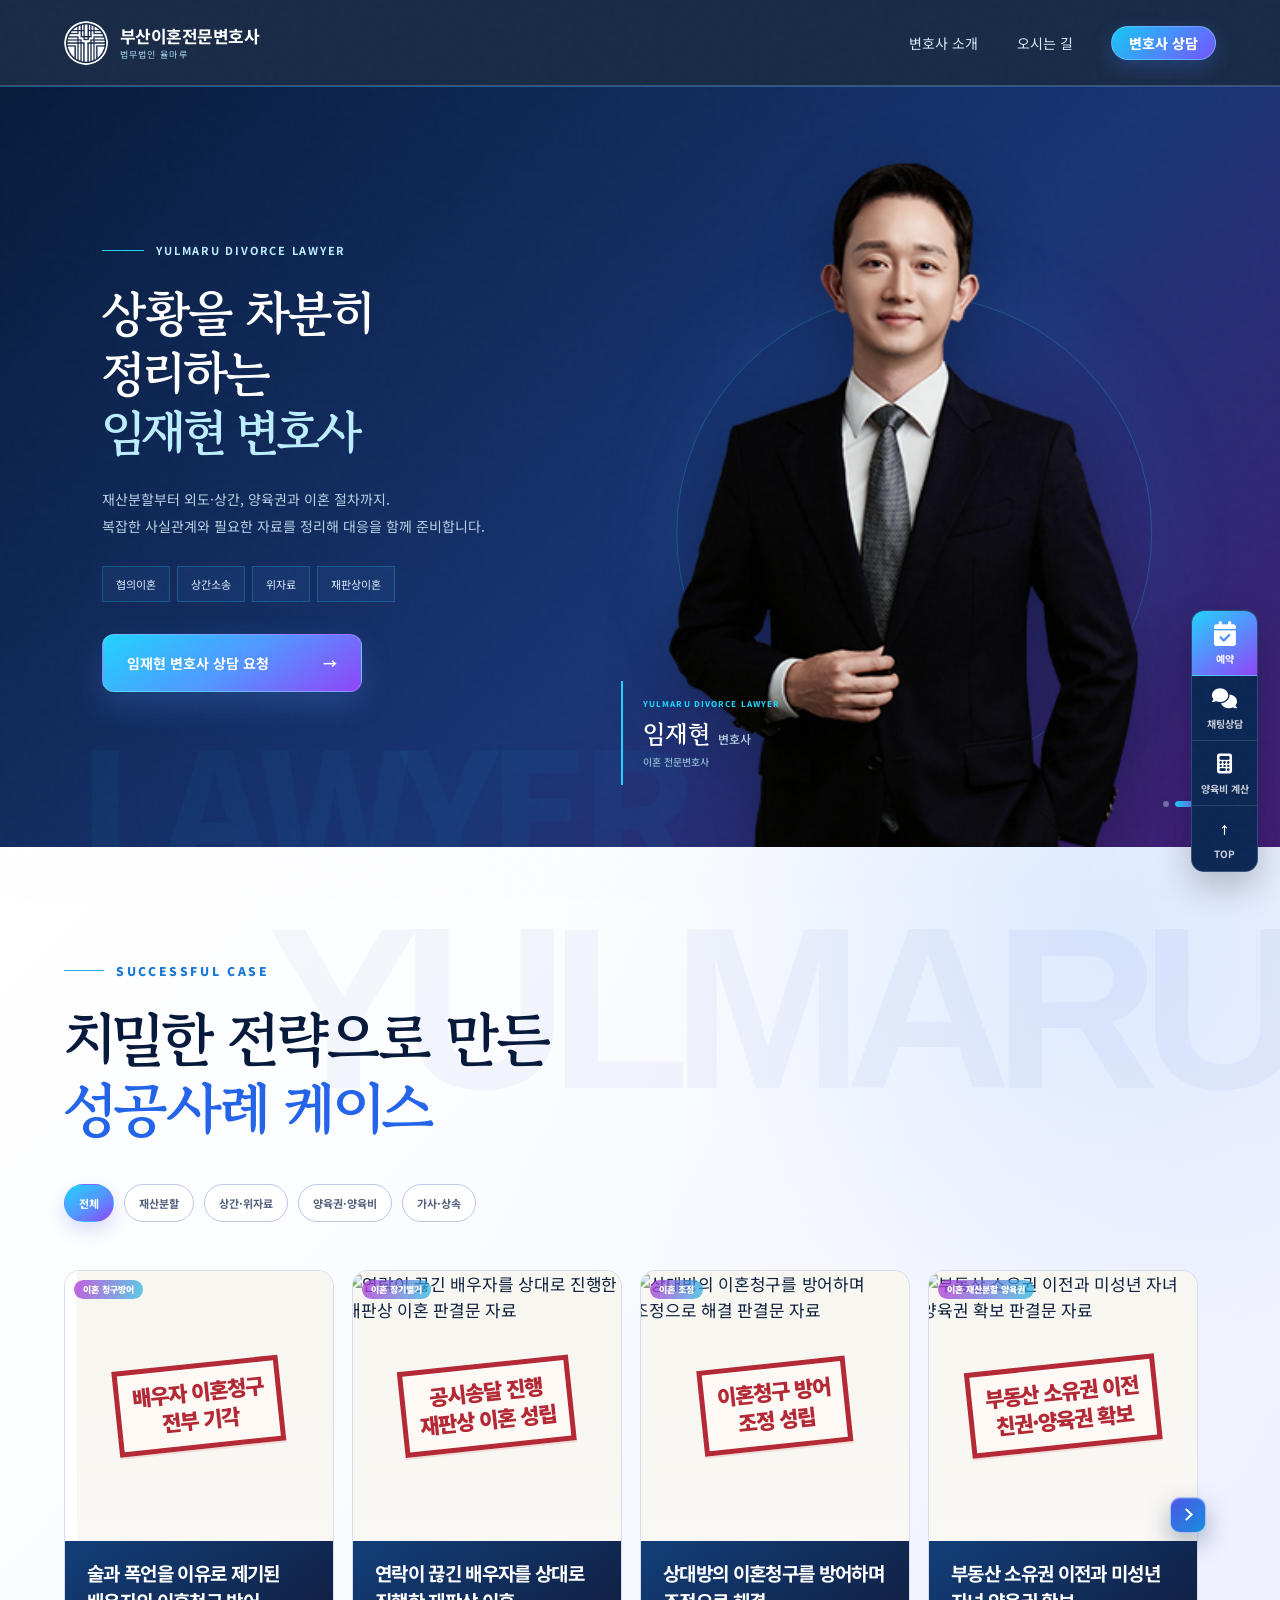
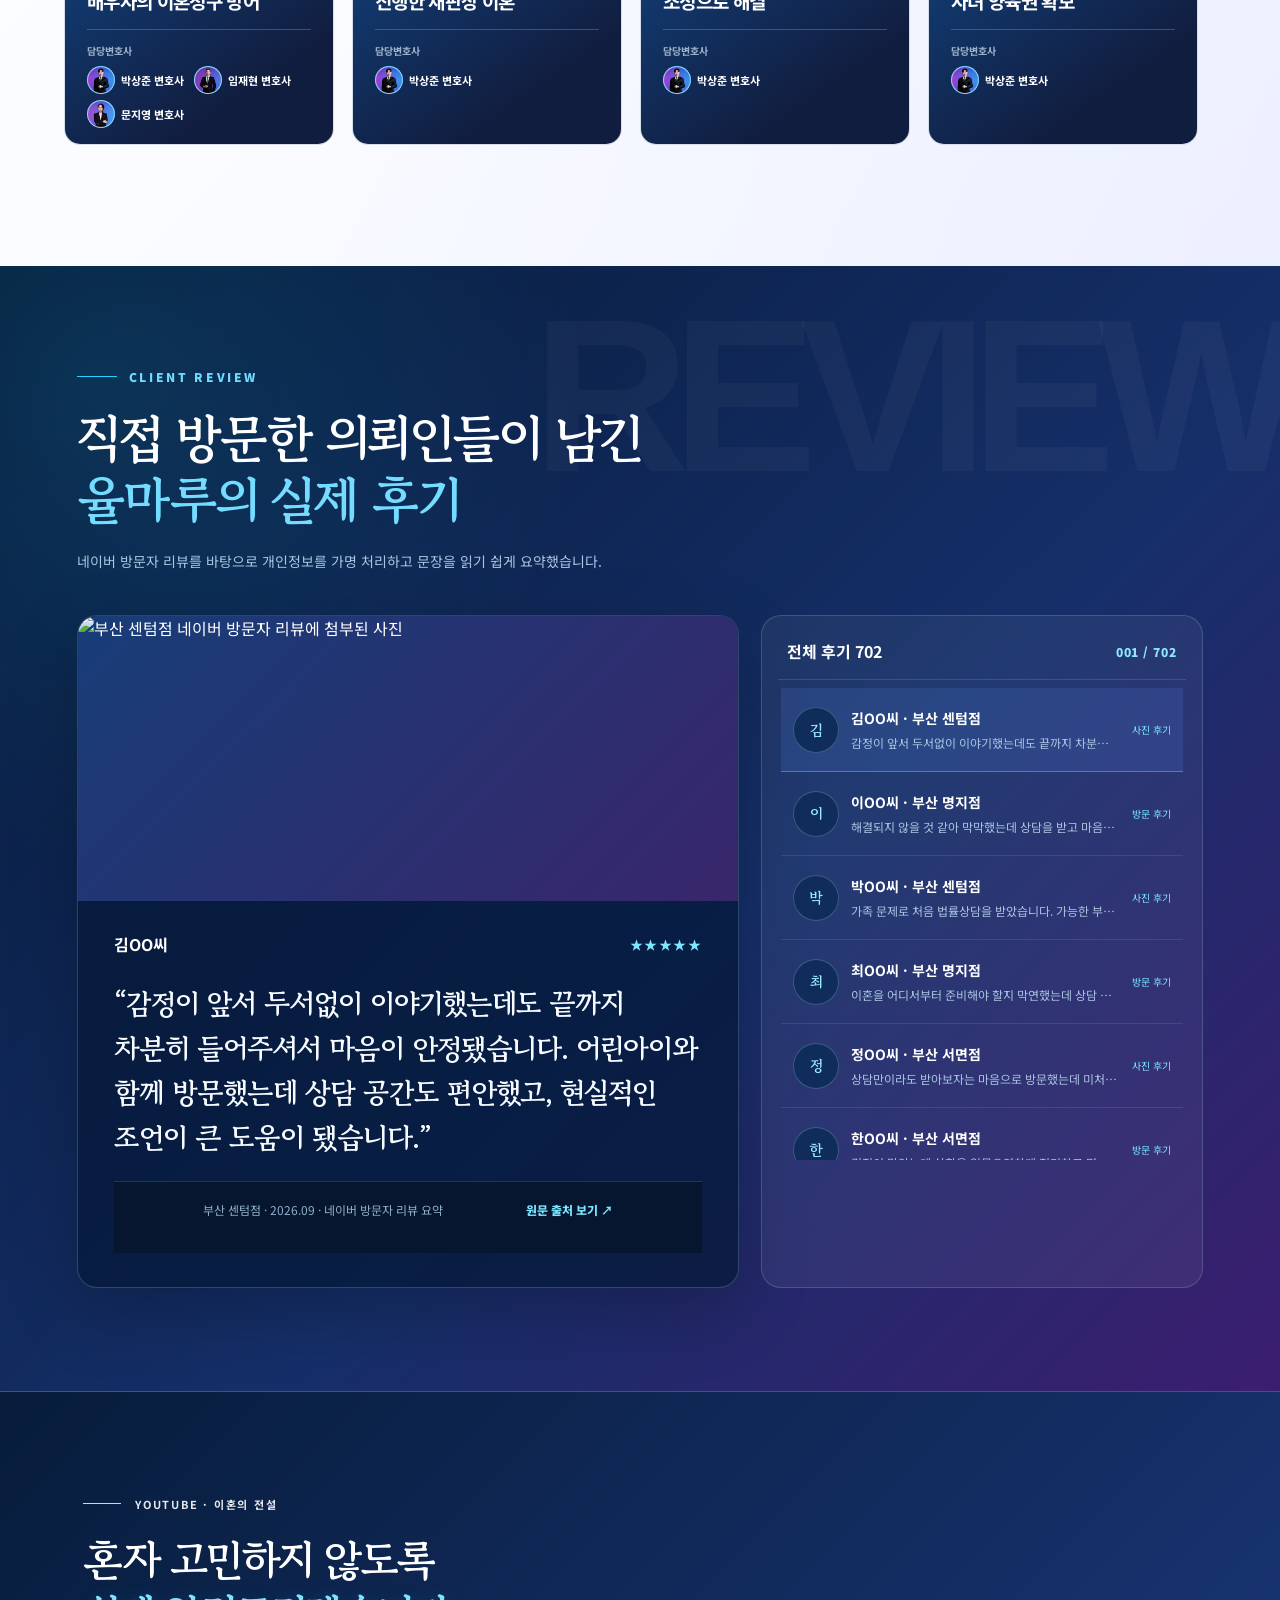
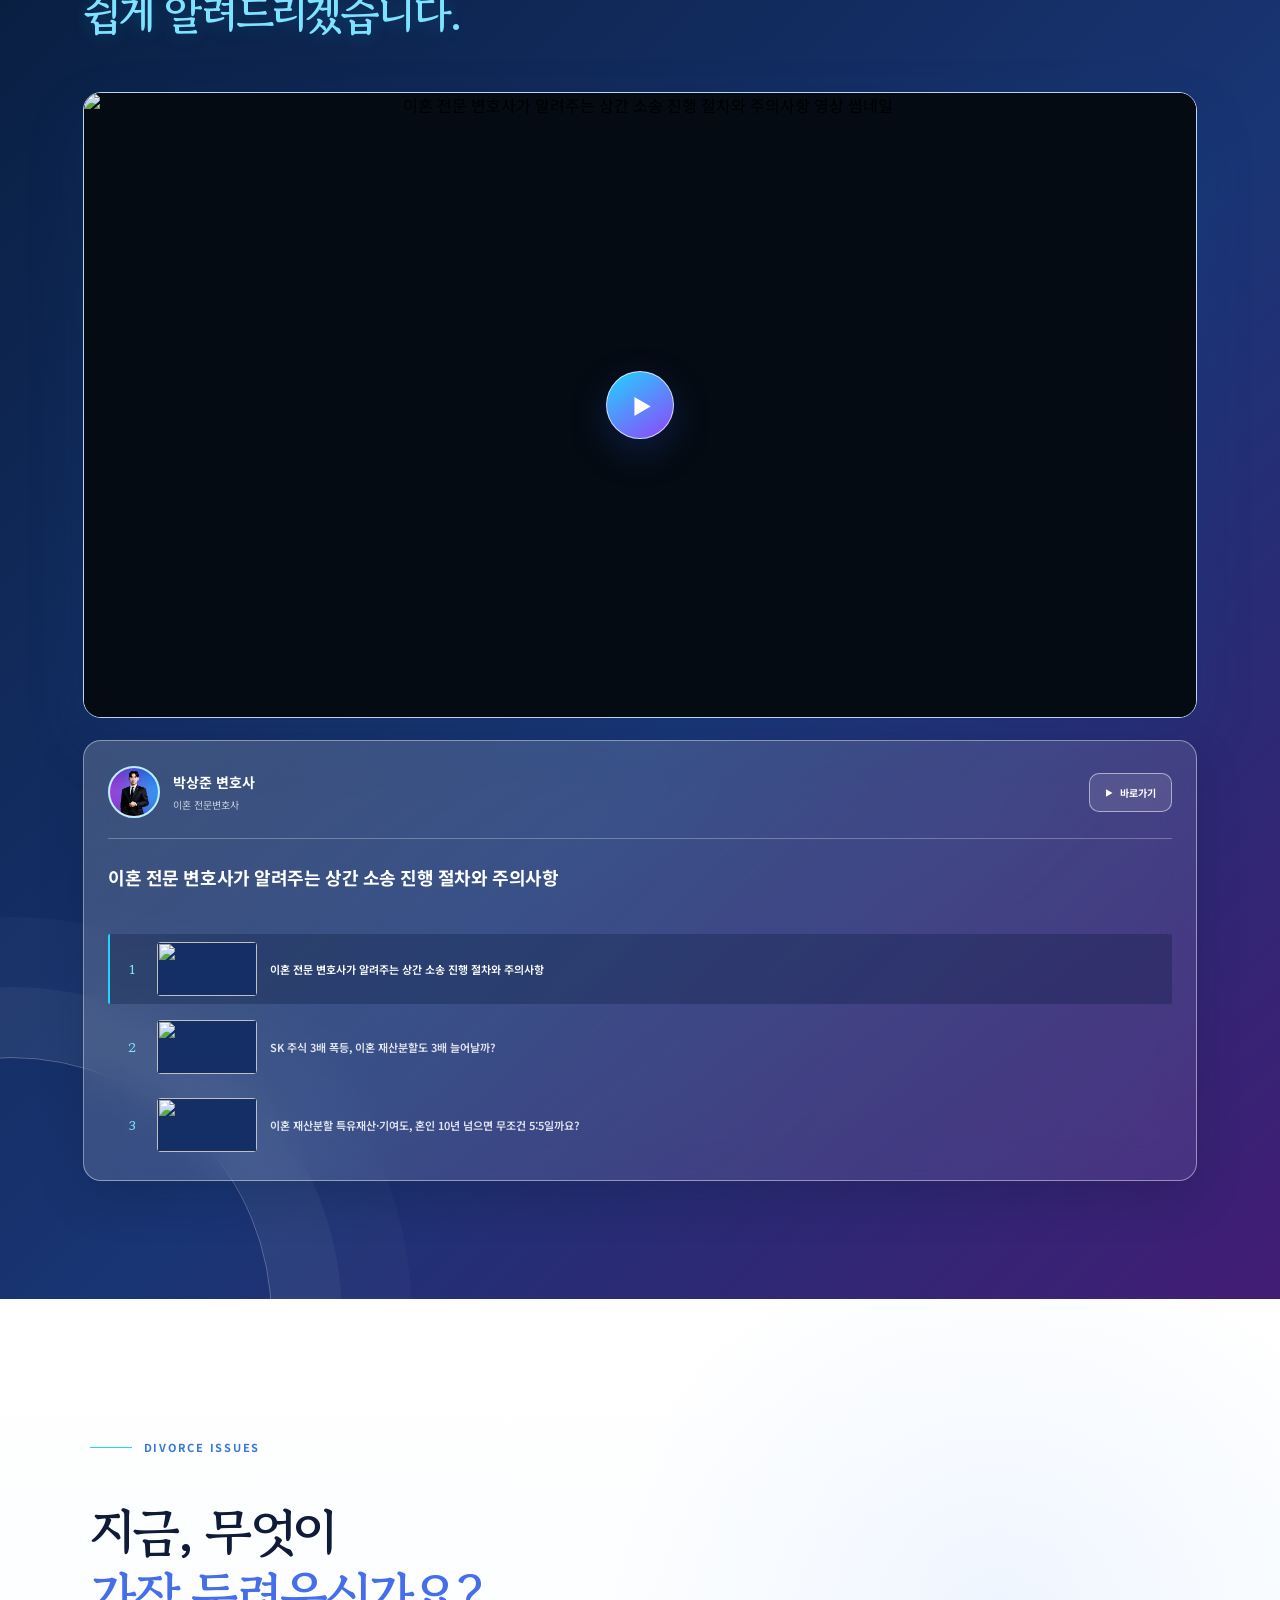
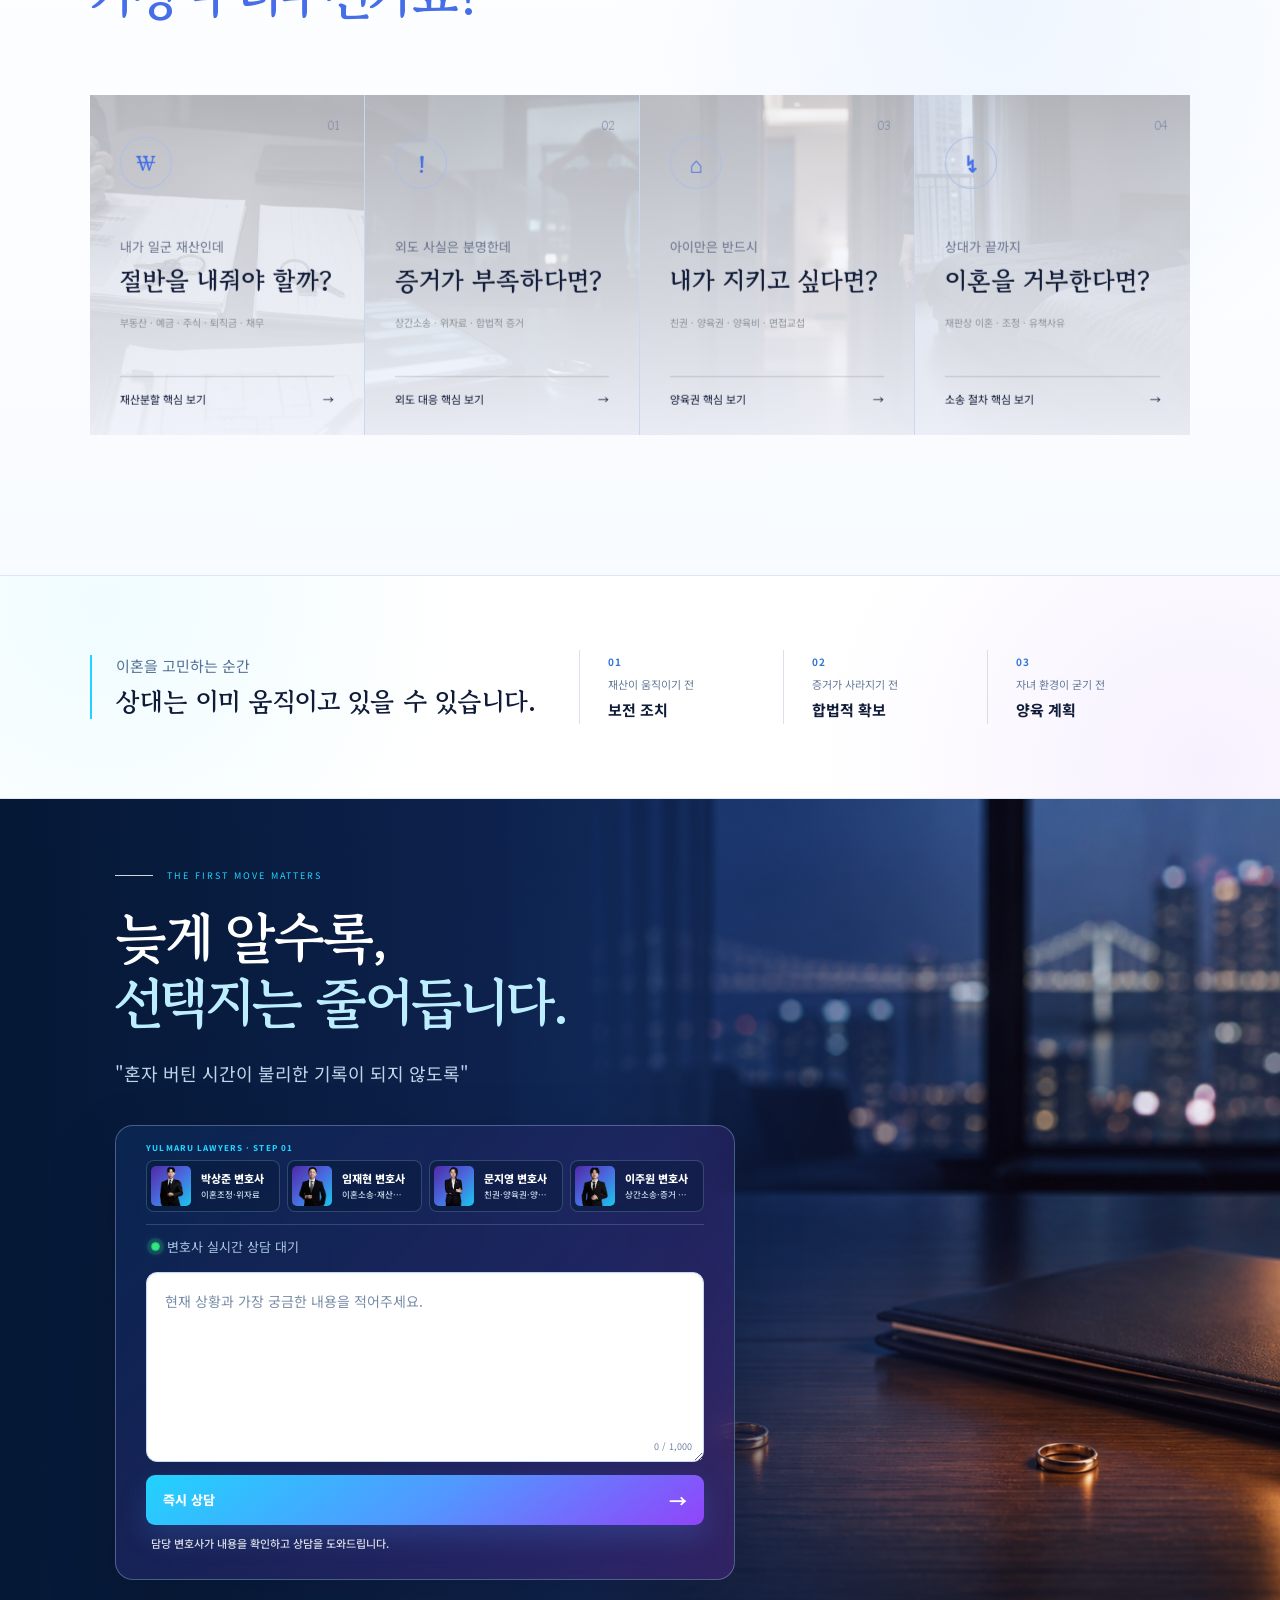
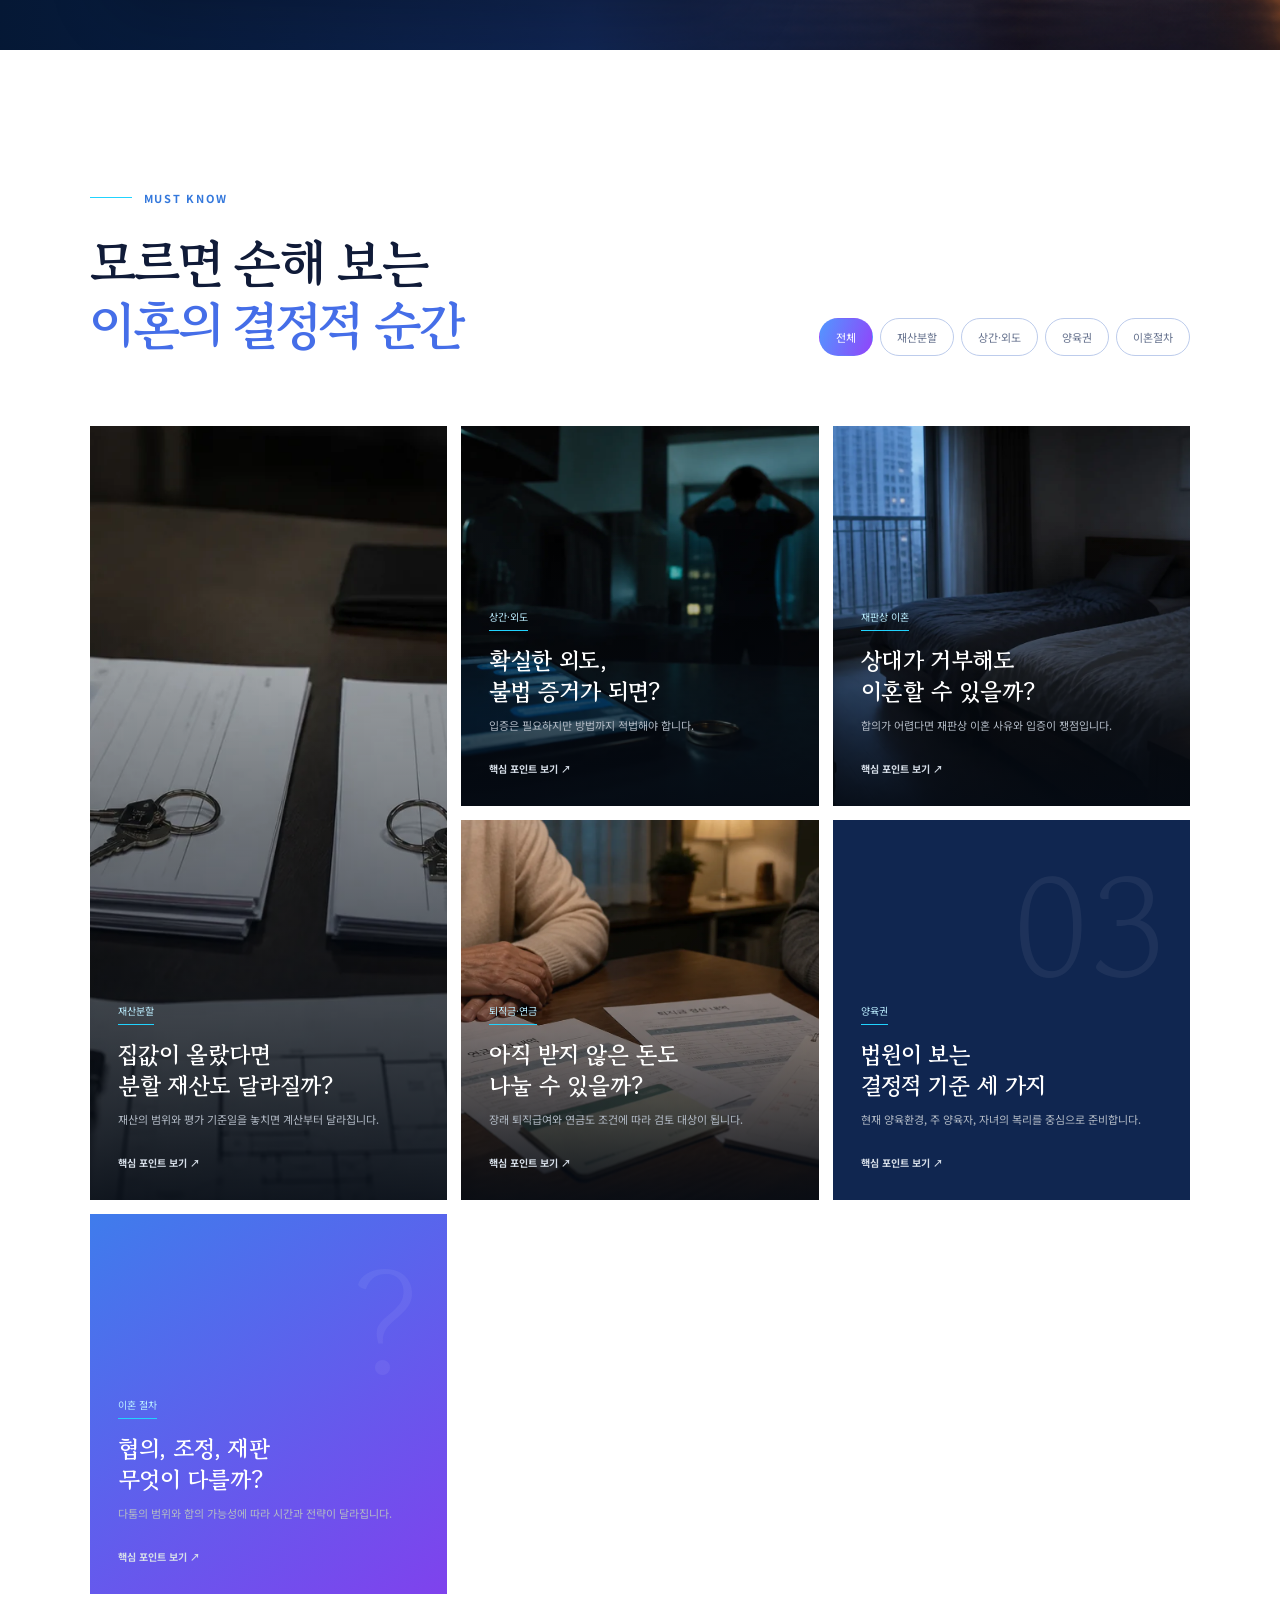
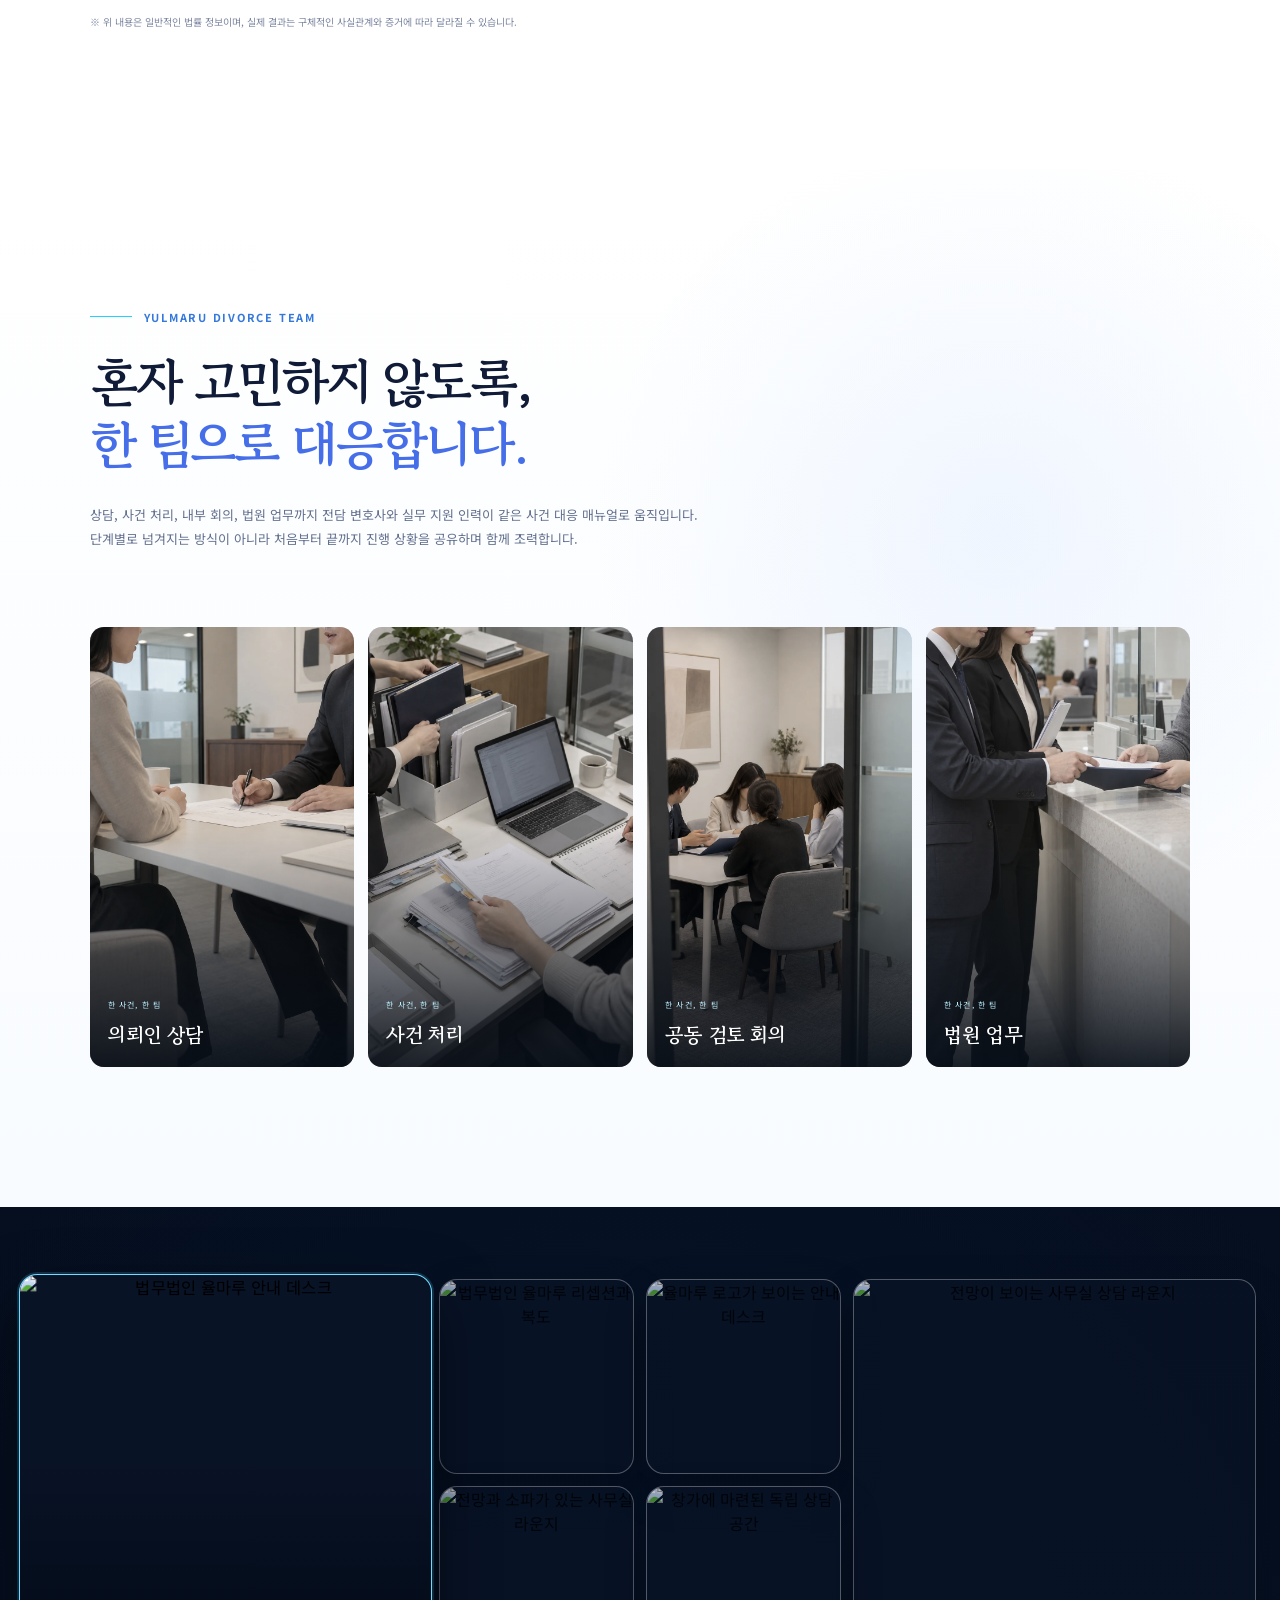
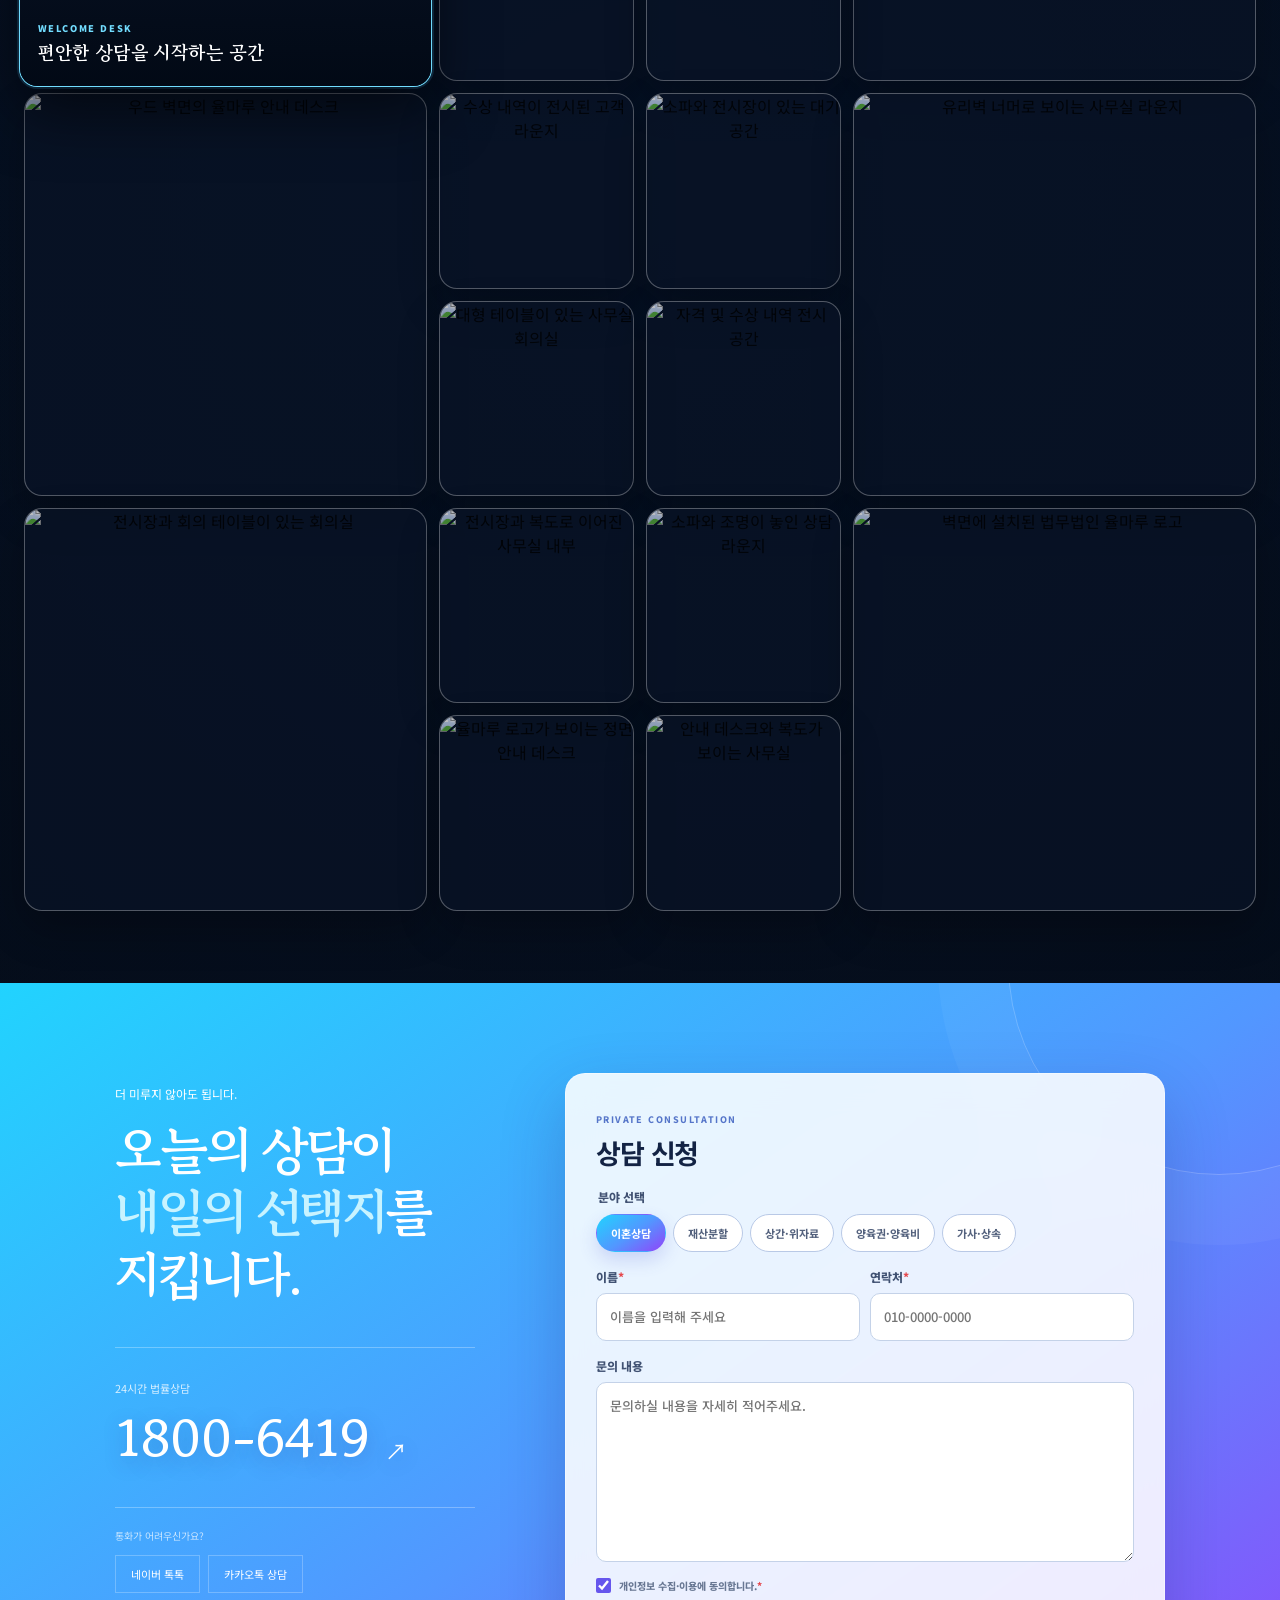
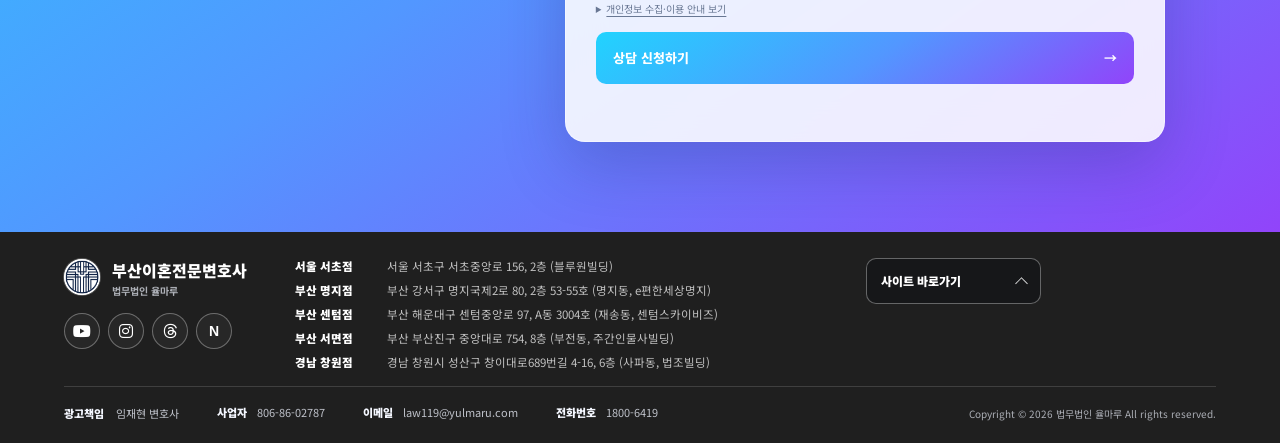
==== commit 48f9fa07: "Add files via upload" ====
--- a/index.html
+++ b/index.html
@@ -21,11 +21,11 @@
       <span><b>부산이혼전문변호사</b><small>법무법인 율마루</small></span>
     </a>
     <nav aria-label="주요 메뉴">
-      <a href="lawyers.html">변호사</a>
+      <a href="lawyers.html">변호사 소개</a>
       <a href="directions.html">오시는 길</a>
       <a class="nav-inquiry-badge" href="inquiry.html">변호사 상담</a>
     </nav>
-    <button class="menu-toggle" type="button" aria-expanded="false" aria-label="메뉴 열기"><i></i><i></i></button>
+    <button class="menu-toggle" type="button" aria-expanded="false" aria-label="메뉴 열기"><i></i><i></i><i></i></button>
   </header>
 
   <main>
@@ -50,45 +50,37 @@
       <div class="featured-lawyer-pagination" id="featured-lawyer-pagination" role="tablist" aria-label="변호사 소개 페이지"></div>
     </section>
 
-    <section class="issues section" id="issues">
-      <div class="section-head reveal">
-        <p class="eyebrow dark"><span></span> DIVORCE ISSUES</p>
-        <h2>지금, 무엇이<br /><em>가장 두려우신가요?</em></h2>
-        <p>감정은 복잡해도 쟁점은 분명해야 합니다.<br />내 상황에 가까운 항목부터 확인하세요.</p>
-      </div>
-      <div class="issue-grid">
-        <article class="issue-card reveal" data-target="property" style="--issue-image: url('assets/divorce-07-apartment-division.webp')">
-          <span class="issue-no">01</span>
-          <div class="issue-icon">₩</div>
-          <p>내가 일군 재산인데</p>
-          <h3>절반을 내줘야 할까?</h3>
-          <small>부동산 · 예금 · 주식 · 퇴직금 · 채무</small>
-          <button type="button">재산분할 핵심 보기 <span>→</span></button>
-        </article>
-        <article class="issue-card reveal delay-1" data-target="affair" style="--issue-image: url('assets/divorce-04-affair-phone.webp')">
-          <span class="issue-no">02</span>
-          <div class="issue-icon">!</div>
-          <p>외도 사실은 분명한데</p>
-          <h3>증거가 부족하다면?</h3>
-          <small>상간소송 · 위자료 · 합법적 증거</small>
-          <button type="button">외도 대응 핵심 보기 <span>→</span></button>
-        </article>
-        <article class="issue-card reveal delay-2" data-target="child" style="--issue-image: url('assets/issue-child-custody.png')">
-          <span class="issue-no">03</span>
-          <div class="issue-icon">⌂</div>
-          <p>아이만은 반드시</p>
-          <h3>내가 지키고 싶다면?</h3>
-          <small>친권 · 양육권 · 양육비 · 면접교섭</small>
-          <button type="button">양육권 핵심 보기 <span>→</span></button>
-        </article>
-        <article class="issue-card reveal delay-3" data-target="refusal" style="--issue-image: url('assets/divorce-03-refusal-separation.webp')">
-          <span class="issue-no">04</span>
-          <div class="issue-icon">↯</div>
-          <p>상대가 끝까지</p>
-          <h3>이혼을 거부한다면?</h3>
-          <small>재판상 이혼 · 조정 · 유책사유</small>
-          <button type="button">소송 절차 핵심 보기 <span>→</span></button>
-        </article>
+    <section class="success-cases" id="success-cases" aria-labelledby="success-cases-title">
+      <div class="success-cases-head reveal">
+        <p>SUCCESSFUL CASE</p>
+        <h2 id="success-cases-title">치밀한 전략으로 만든<br /><em>성공사례 케이스</em></h2>
+        <div class="success-case-filters" aria-label="성공사례 분류">
+          <button class="active" type="button" data-case-filter="all" aria-pressed="true">전체</button>
+          <button type="button" data-case-filter="property" aria-pressed="false">재산분할</button>
+          <button type="button" data-case-filter="affair" aria-pressed="false">상간·위자료</button>
+          <button type="button" data-case-filter="child" aria-pressed="false">양육권·양육비</button>
+          <button type="button" data-case-filter="family" aria-pressed="false">가사·상속</button>
+        </div>
+      </div>
+      <div class="success-case-viewport">
+        <button class="success-case-nav success-case-prev" type="button" data-case-scroll="prev" aria-label="이전 성공사례"></button>
+        <div class="success-case-track" id="success-case-track" aria-live="polite"></div>
+        <button class="success-case-nav success-case-next" type="button" data-case-scroll="next" aria-label="다음 성공사례"></button>
+      </div>
+    </section>
+
+    <section class="client-reviews" id="reviews" aria-labelledby="client-reviews-title">
+      <div class="client-reviews-head reveal">
+        <p>CLIENT REVIEW</p>
+        <h2 id="client-reviews-title">직접 방문한 의뢰인들이 남긴<br /><em>율마루의 실제 후기</em></h2>
+        <span>네이버 방문자 리뷰를 바탕으로 개인정보를 가명 처리하고 문장을 읽기 쉽게 요약했습니다.</span>
+      </div>
+      <div class="client-reviews-layout">
+        <article class="client-review-feature reveal" id="client-review-feature" aria-live="polite"></article>
+        <div class="client-review-list-wrap reveal delay-1">
+          <div class="client-review-list-head"><b>전체 후기 702</b><span id="client-review-position">001 / 702</span></div>
+          <div class="client-review-list" id="client-review-list" role="list"></div>
+        </div>
       </div>
     </section>
 
@@ -117,6 +109,27 @@
             <div class="legend-playlist" id="legend-playlist" aria-label="이혼의 전설 영상 목록"></div>
           </div>
         </div>
+      </div>
+    </section>
+
+    <section class="issues section" id="issues">
+      <div class="section-head reveal">
+        <p class="eyebrow dark"><span></span> DIVORCE ISSUES</p>
+        <h2>지금, 무엇이<br /><em>가장 두려우신가요?</em></h2>
+      </div>
+      <div class="issue-grid">
+        <article class="issue-card reveal" data-target="property" style="--issue-image: url('assets/divorce-07-apartment-division.webp')">
+          <span class="issue-no">01</span><div class="issue-icon">₩</div><p>내가 일군 재산인데</p><h3>절반을 내줘야 할까?</h3><small>부동산 · 예금 · 주식 · 퇴직금 · 채무</small><button type="button">재산분할 핵심 보기 <span>→</span></button>
+        </article>
+        <article class="issue-card reveal delay-1" data-target="affair" style="--issue-image: url('assets/divorce-04-affair-phone.webp')">
+          <span class="issue-no">02</span><div class="issue-icon">!</div><p>외도 사실은 분명한데</p><h3>증거가 부족하다면?</h3><small>상간소송 · 위자료 · 합법적 증거</small><button type="button">외도 대응 핵심 보기 <span>→</span></button>
+        </article>
+        <article class="issue-card reveal delay-2" data-target="child" style="--issue-image: url('assets/issue-child-custody.png')">
+          <span class="issue-no">03</span><div class="issue-icon">⌂</div><p>아이만은 반드시</p><h3>내가 지키고 싶다면?</h3><small>친권 · 양육권 · 양육비 · 면접교섭</small><button type="button">양육권 핵심 보기 <span>→</span></button>
+        </article>
+        <article class="issue-card reveal delay-3" data-target="refusal" style="--issue-image: url('assets/divorce-03-refusal-separation.webp')">
+          <span class="issue-no">04</span><div class="issue-icon">↯</div><p>상대가 끝까지</p><h3>이혼을 거부한다면?</h3><small>재판상 이혼 · 조정 · 유책사유</small><button type="button">소송 절차 핵심 보기 <span>→</span></button>
+        </article>
       </div>
     </section>
 
@@ -223,6 +236,14 @@
       </div>
     </section>
 
+    <section class="office-gallery" id="office" aria-label="법무법인 율마루 사무실 내부 사진">
+      <img class="office-gallery-bg" id="office-gallery-bg" src="assets/office-01.jpg" alt="" aria-hidden="true" />
+      <div class="office-gallery-shade" aria-hidden="true"></div>
+      <div class="office-gallery-inner">
+        <div class="office-gallery-track" id="office-gallery-track"></div>
+      </div>
+    </section>
+
     <section class="final-cta" id="contact">
       <div class="final-action reveal">
         <section class="final-copy">
@@ -244,17 +265,17 @@
           <div>
             <button class="active" type="button" data-case-type="이혼상담" aria-pressed="true">이혼상담</button>
             <button type="button" data-case-type="재산분할" aria-pressed="false">재산분할</button>
-            <button type="button" data-case-type="상간소송" aria-pressed="false">상간소송</button>
-            <button type="button" data-case-type="양육비" aria-pressed="false">양육비</button>
+            <button type="button" data-case-type="상간·위자료" aria-pressed="false">상간·위자료</button>
+            <button type="button" data-case-type="양육권·양육비" aria-pressed="false">양육권·양육비</button>
             <button type="button" data-case-type="가사·상속" aria-pressed="false">가사·상속</button>
           </div>
           <input name="caseType" type="hidden" value="이혼상담" />
         </fieldset>
         <div class="final-db-fields">
           <label><span>이름<em>*</em></span><input name="name" type="text" autocomplete="name" maxlength="30" placeholder="이름을 입력해 주세요" required /></label>
-          <label><span>연락처<em>*</em></span><input id="final-consult-phone" name="phone" type="tel" inputmode="numeric" autocomplete="tel" maxlength="13" placeholder="010-0000-0000" required /></label>
-        </div>
-        <label class="final-db-message"><span>문의 내용<em>*</em></span><textarea name="message" maxlength="1000" placeholder="문의하실 내용을 자세히 적어주세요." required></textarea></label>
+          <label><span>연락처<em>*</em></span><input id="final-consult-phone" name="phone" type="tel" inputmode="numeric" autocomplete="tel" maxlength="13" placeholder="010-0000-0000" aria-label="연락처" data-phone-input required /></label>
+        </div>
+        <label class="final-db-message"><span>문의 내용</span><textarea name="message" maxlength="1000" placeholder="문의하실 내용을 자세히 적어주세요."></textarea></label>
         <label class="final-db-agree"><input name="privacyConsent" type="checkbox" required checked /><span>개인정보 수집·이용에 동의합니다.<em>*</em></span></label>
         <details class="consult-privacy-detail final-db-privacy"><summary>개인정보 수집·이용 안내 보기</summary><p>수집 목적: 상담 신청 접수 및 회신<br />수집 항목: 성함, 연락처, 상담 내용<br />보유 기간: 수집일로부터 1년 후 파기</p></details>
         <input class="consult-honeypot" name="website" type="text" tabindex="-1" autocomplete="off" aria-hidden="true" />
@@ -340,6 +361,7 @@
     <div class="mobile-chat-menu" id="mobile-chat-menu" aria-label="채팅 상담 채널 선택" hidden><a href="https://talk.naver.com/ct/w3snxlc" target="_blank" rel="noopener noreferrer">네이버</a><a href="http://pf.kakao.com/_Ykxfxkxj/chat" target="_blank" rel="noopener noreferrer">카톡</a></div>
   </nav>
 
+  <script src="case-data.js"></script>
   <script src="script.js"></script>
   <script src="mobile-booking.js"></script>
 </body>
--- a/styles.css
+++ b/styles.css
@@ -45,9 +45,12 @@
 .header-call span { font-size: 11px; color: #9fcde6; }
 .header-call b { font-size: 19px; letter-spacing: .02em; }
 .menu-toggle { display: none; position: relative; z-index: 83; background: none; border: 0; padding: 10px; cursor: pointer; }
-.menu-toggle i { display: block; width: 24px; height: 1px; margin: 6px; background: #fff; transform-origin: center; transition: transform .32s ease,opacity .2s ease; }
-.menu-toggle[aria-expanded="true"] i:first-child { transform: translateY(3.5px) rotate(45deg); }
-.menu-toggle[aria-expanded="true"] i:last-child { transform: translateY(-3.5px) rotate(-45deg); }
+.menu-toggle i { display: block; width: 24px; height: 1px; margin: 5px 6px; background: #fff; }
+.menu-toggle[aria-expanded="true"] { position: fixed; top: 34px; right: 20px; width: 34px; height: 34px; padding: 0; border: 1px solid rgba(188,238,255,.44); border-radius: 9px; display: block; background: rgba(255,255,255,.06); box-shadow: 0 6px 18px rgba(0,0,0,.14); animation: menuCloseButtonIn .34s cubic-bezier(.22,1,.36,1) .1s both; }
+.menu-toggle[aria-expanded="true"] i { position: absolute; top: 16px; left: 7px; width: 18px; margin: 0; }
+.menu-toggle[aria-expanded="true"] i:first-child { transform: rotate(45deg); }
+.menu-toggle[aria-expanded="true"] i:nth-child(2) { opacity: 0; }
+.menu-toggle[aria-expanded="true"] i:last-child { transform: rotate(-45deg); }
 .menu-toggle:focus-visible { outline: 1px solid rgba(188,238,255,.7); outline-offset: 2px; border-radius: 5px; }
 .menu-backdrop { position: fixed; z-index: 79; inset: 0; border: 0; padding: 0; opacity: 0; visibility: hidden; background: rgba(2,10,28,.62); backdrop-filter: blur(3px); transition: opacity .35s ease,visibility .35s; }
 .menu-backdrop.open { opacity: 1; visibility: visible; }
@@ -88,14 +91,14 @@
 .consult-lawyer-heading small { color: var(--cyan); font-size: 8px; font-weight: 800; letter-spacing: .14em; }
 .consult-lawyer-heading strong { color: #fff; font-size: 13px; }
 .consult-lawyer-grid { display: grid; grid-template-columns: repeat(4,minmax(0,1fr)); gap: 7px; }
-.consult-lawyer-card { min-width: 0; min-height: 48px; padding: 4px; border: 1px solid rgba(188,238,255,.2); border-radius: 8px; display: grid; grid-template-columns: 36px minmax(0,1fr); align-items: center; color: #fff; background: rgba(7,25,57,.48); cursor: pointer; text-align: left; transition: border-color .2s,background .2s,transform .2s; }
+.consult-lawyer-card { min-width: 0; min-height: 48px; padding: 4px; border: 1px solid rgba(188,238,255,.2); border-radius: 8px; display: grid; grid-template-columns: 40px minmax(0,1fr); align-items: center; color: #fff; background: rgba(7,25,57,.48); cursor: pointer; text-align: left; transition: border-color .2s,background .2s,transform .2s; }
 .consult-lawyer-card:hover,.consult-lawyer-card:focus-visible { border-color: rgba(188,238,255,.72); outline: 0; transform: translateY(-2px); }
 .consult-lawyer-card.active { border-color: var(--cyan); background: rgba(39,91,160,.62); box-shadow: 0 0 0 2px rgba(33,211,254,.1); }
-.consult-lawyer-card img { width: 36px; height: 40px; border-radius: 5px; object-fit: contain; object-position: center bottom; background: linear-gradient(135deg,#5128a7,#496de0 52%,#19c7ec); }
+.consult-lawyer-card img { width: 40px; height: 40px; aspect-ratio: 1; border-radius: 5px; object-fit: contain; object-position: center bottom; background: linear-gradient(135deg,#5128a7,#496de0 52%,#19c7ec); }
 .consult-lawyer-card span,.consult-lawyer-card b,.consult-lawyer-card small { display: block; }
 .consult-lawyer-card span { padding: 6px 8px 6px 10px; text-align: left; }
-.consult-lawyer-card b { overflow: hidden; font-size: 10px; white-space: nowrap; text-overflow: ellipsis; }
-.consult-lawyer-card small { margin-top: 3px; overflow: hidden; color: #a9c7df; font-size: 7px; white-space: nowrap; text-overflow: ellipsis; }
+.consult-lawyer-card b { overflow: hidden; color: #fff; font-size: 11px; font-weight: 800; line-height: 1.35; white-space: nowrap; text-overflow: ellipsis; }
+.consult-lawyer-card small { margin-top: 4px; overflow: hidden; color: rgba(225,241,255,.88); font-size: 8.5px; font-weight: 500; line-height: 1.35; white-space: nowrap; text-overflow: ellipsis; }
 .hero-consult-head { display: flex; flex-direction: column; justify-content: center; align-items: center; gap: 8px; margin-bottom: 22px; text-align: center; }
 .hero-consult-head > span { color: var(--cyan); font-size: 8px; font-weight: 800; letter-spacing: .16em; white-space: nowrap; }
 .hero-consult-head h2 { margin: 0; font: 700 27px/1.38 var(--serif); letter-spacing: -.04em; text-align: center; }
@@ -110,7 +113,7 @@
 .hero-consult-next { width: 100%; min-height: 50px; margin-top: 13px; padding: 0 17px; border: 0; border-radius: 9px; display: flex; align-items: center; justify-content: space-between; color: #fff; background: var(--gradient-main); box-shadow: 0 12px 28px rgba(82,151,255,.2); font-size: 13px; font-weight: 800; cursor: pointer; transition: transform .2s, filter .2s; }
 .hero-consult-next:hover { transform: translateY(-2px); filter: brightness(1.06); }
 .hero-consult-next b { font-size: 18px; }
-.hero-consult-help { margin: 10px 0 0; color: #8eafca; font-size: 10px; text-align: left; }
+.hero-consult-help { margin: 10px 0 0 5px; color: rgba(255,255,255,.84); font-size: 11px; font-weight: 500; text-align: left; }
 .scroll-cue { position: absolute; bottom: 35px; left: clamp(36px,5vw,90px); z-index: 3; display: flex; align-items: center; gap: 14px; font-size: 8px; letter-spacing: .2em; color: #4978bd; }
 .scroll-cue i { display: block; width: 70px; height: 1px; background: linear-gradient(90deg,#4f83e7,transparent); }
 
@@ -148,6 +151,10 @@
 .consult-honeypot { position: absolute !important; left: -9999px !important; width: 1px !important; height: 1px !important; opacity: 0 !important; }
 .consult-submit { min-height: 54px; margin-top: 8px; padding: 0 18px; border: 0; border-radius: 9px; display: flex; align-items: center; justify-content: space-between; color: #fff; background: var(--gradient-main); font-size: 14px; font-weight: 800; cursor: pointer; }
 .consult-submit:disabled { opacity: .65; cursor: wait; }
+.consult-submit.is-loading,.final-db-submit.is-loading { justify-content: flex-start; gap: 9px; }
+.consult-submit.is-loading::before,.final-db-submit.is-loading::before { content: ""; width: 14px; height: 14px; flex: 0 0 14px; border: 2px solid rgba(255,255,255,.42); border-top-color: #fff; border-radius: 50%; animation: submitSpinner .7s linear infinite; }
+.consult-submit.is-loading > :last-child,.final-db-submit.is-loading > :last-child { margin-left: auto; }
+@keyframes submitSpinner { to { transform: rotate(360deg); } }
 .consult-submit-status { min-height: 18px; margin: 0; color: #bceeff; font-size: 11px; line-height: 1.6; text-align: center; }
 .consult-submit-status.error { color: #ffd1dd; }
 
@@ -200,7 +207,7 @@
 .issues .section-head { row-gap: 20px; }
 .issues .section-head .eyebrow { grid-column: 1; grid-row: 1; }
 .issues .section-head h2 { grid-column: 1; grid-row: 2; }
-.issues .section-head > p:last-child { grid-column: 2; grid-row: 2; }
+.issues .section-head > p:last-child { grid-column: 1; grid-row: 3; justify-self:start; margin-top:0; }
 .issue-grid { display: grid; grid-template-columns: repeat(4,1fr); }
 .issue-card { padding: 42px 30px 34px; min-height: 340px; position: relative; isolation: isolate; overflow: hidden; border-right: 1px solid #cbd7ef; cursor: pointer; perspective: 900px; transition: .35s; }
 .issue-card::before { content: ""; position: absolute; z-index: -2; inset: 0; background: var(--issue-image) center / cover no-repeat; filter: grayscale(.45) saturate(.75); transform: scale(1.02); transition: transform .55s ease, filter .35s ease; }
@@ -357,10 +364,38 @@
 .lawyer-card h3 { font: 700 20px var(--serif); margin: 7px 0 0; }
 .lawyer-card h3 span { font: 400 10px var(--sans); color: #c6ccd4; }
 
+.office-gallery { position:relative; padding:72px 0; overflow:hidden; color:#fff; background:#07152d; }
+.office-gallery-bg { position:absolute; inset:-35px; width:calc(100% + 70px); height:calc(100% + 70px); object-fit:cover; filter:blur(12px) brightness(.48) saturate(.72); transform:scale(1.04); transition:opacity .32s ease; }
+.office-gallery-shade { position:absolute; inset:0; background:linear-gradient(180deg,rgba(4,12,26,.3),rgba(5,12,24,.55)),radial-gradient(circle at 50% 42%,transparent 0,rgba(3,9,19,.22) 55%,rgba(3,9,19,.56) 100%); }
+.office-gallery-inner { position:relative; z-index:1; width:100%; text-align:center; }
+.office-gallery-track { box-sizing:border-box; width:min(1380px,calc(100% - 48px)); margin:0 auto; display:grid; grid-template-columns:repeat(6,minmax(0,1fr)); grid-auto-rows:var(--office-cell,220px); grid-auto-flow:dense; gap:12px; }
+.office-gallery-item { position:relative; min-width:0; width:100%; height:100%; padding:0; overflow:hidden; border:1px solid rgba(255,255,255,.42); border-radius:18px; background:#091326; box-shadow:0 18px 44px rgba(0,0,0,.38); opacity:.72; cursor:pointer; transition:opacity .3s ease,transform .3s ease,border-color .3s ease,box-shadow .3s ease; }
+.office-gallery-item[data-size="large"],.office-gallery-item[data-size="feature"] { grid-column:span 2; grid-row:span 2; }
+.office-gallery-item img { width:100%; height:100%; object-fit:cover; pointer-events:none; transition:transform .55s ease; }
+.office-gallery-item::after { content:""; position:absolute; inset:45% 0 0; background:linear-gradient(transparent,rgba(1,8,19,.88)); opacity:0; transition:opacity .3s ease; pointer-events:none; }
+.office-gallery-item span { position:absolute; z-index:2; left:18px; right:18px; bottom:19px; display:grid; gap:5px; color:#fff; text-align:left; opacity:0; transform:translateY(8px); transition:.3s ease; pointer-events:none; }
+.office-gallery-item span small { color:#72ddff; font-size:9px; font-weight:900; letter-spacing:.16em; }
+.office-gallery-item span strong { font:700 18px/1.4 var(--serif); }
+.office-gallery-item.active { z-index:2; opacity:1; transform:scale(1.025); border-color:#71ddff; box-shadow:0 24px 58px rgba(0,0,0,.55),0 0 0 2px rgba(75,196,255,.2); }
+.office-gallery-item.active::after,.office-gallery-item.active span { opacity:1; }
+.office-gallery-item.active span { transform:none; }
+.office-gallery-item:hover:not(.active) { opacity:.82; transform:scale(.97); border-color:rgba(113,218,255,.72); }
+.office-gallery.is-changing .office-gallery-bg { opacity:.2; }
+.office-gallery-controls { margin-top:18px; display:flex; align-items:center; justify-content:center; gap:24px; }
+.office-gallery-controls button { width:42px; height:42px; padding:0; border:1px solid rgba(255,255,255,.28); border-radius:50%; background:rgba(8,28,58,.45); cursor:pointer; transition:.2s ease; }
+.office-gallery-controls button::before { content:""; display:block; width:10px; height:10px; margin:auto; border:2px solid #fff; border-width:0 2px 2px 0; }
+.office-gallery-controls button:first-child::before { transform:rotate(135deg); margin-left:17px; }
+.office-gallery-controls button:last-child::before { transform:rotate(-45deg); margin-right:17px; }
+.office-gallery-controls button:hover,.office-gallery-controls button:focus-visible { outline:0; border-color:#7bddff; background:rgba(36,115,196,.75); transform:translateY(-2px); }
+.office-gallery-controls span { min-width:70px; color:rgba(255,255,255,.76); font-size:15px; font-weight:800; letter-spacing:.1em; }
+.office-gallery-controls b { color:#fff; }
+.office-gallery-controls em { color:inherit; font-style:normal; }
+
 .final-cta { color: #fff; background: var(--gradient-main); padding: 90px clamp(24px,9vw,175px); display: grid; grid-template-columns: minmax(0,.75fr) minmax(0,1.25fr); gap: clamp(55px,7vw,120px); align-items: center; position: relative; overflow: hidden; }
 .final-cta::before { content: ""; position: absolute; width: 420px; height: 420px; right: -150px; top: -230px; border: 1px solid rgba(255,255,255,.22); border-radius: 50%; box-shadow: 0 0 0 70px rgba(255,255,255,.04); pointer-events: none; }
 .final-copy > p { color: #fff; font-size: 12px; }
 .final-copy h2 { font: 700 clamp(40px,4vw,66px)/1.22 var(--serif); letter-spacing: -.05em; margin: 16px 0 0; }
+.final-copy h2 em { color: #c8f3ff; font-style: normal; }
 .final-action { position: relative; z-index: 1; display: flex; flex-direction: column; align-items: flex-start; }
 .final-action .final-copy { width: 100%; margin-bottom: 32px; padding-bottom: 42px; border-bottom: 1px solid rgba(255,255,255,.28); }
 .final-action > span { font-size: 11px; color: rgba(255,255,255,.78); }
@@ -454,6 +489,7 @@
 .directions-map-card { min-width: 0; overflow: hidden; border: 1px solid rgba(188,238,255,.24); border-radius: 13px; background: rgba(255,255,255,.045); box-shadow: none; }
 .directions-map-frame { min-height: 450px; background: #dce8fa; }
 .directions-map-frame #directions-map { display: block; width: 100%; height: 450px; }
+.directions-map-frame #directions-map iframe { display:block; width:100%; height:100%; border:0; }
 .directions-map-info { min-height: 96px; padding: 16px 18px; display: flex; justify-content: space-between; align-items: center; gap: 20px; border-top: 1px solid rgba(188,238,255,.18); background: rgba(5,17,37,.78); }
 .directions-map-info small { color: var(--cyan); font-size: 10px; font-weight: 800; }
 .directions-map-info h2 { margin: 4px 0 5px; font: 700 20px/1.3 var(--serif); color: #fff; }
@@ -466,8 +502,8 @@
 .directions-body .mobile-bar a[aria-current="page"] { color: var(--cyan); }
 .inquiry-body .site-header nav a[aria-current="page"] { color: var(--cyan); }
 .inquiry-body .site-header nav a.nav-inquiry-badge[aria-current="page"] { color: #fff; }
-.inquiry-body .inquiry-hero { margin-top: 86px; min-height: calc(100vh - 86px); }
-.inquiry-body .hero-copy { align-self: start; padding-top: 52px; padding-bottom: 72px; }
+.inquiry-body .inquiry-hero { margin-top: 86px; min-height: 0; }
+.inquiry-body .hero-copy { align-self: start; padding-top: 110px; padding-bottom: 160px; }
 .inquiry-body .hero-consult-card { margin-top: 48px; }
 
 /* Lawyers page */
@@ -519,11 +555,19 @@
 .delay-3 { transition-delay: .3s; }
 
 @media (max-width: 1100px) {
-  .site-header nav { position: fixed; z-index: 82; top: 0; right: 0; bottom: auto; width: min(370px,86vw); height: 100vh; height: 100dvh; padding: 138px 38px 44px; display: flex; align-items: stretch; gap: 0; flex-direction: column; margin: 0; overflow-y: auto; visibility: hidden; color: #fff; background: linear-gradient(155deg,rgba(10,42,86,.99),rgba(18,35,78,.99) 60%,rgba(61,30,106,.99)); border-left: 1px solid rgba(188,238,255,.25); box-shadow: -24px 0 70px rgba(0,0,0,.34); transform: translateX(105%); transition: transform .46s cubic-bezier(.22,1,.36,1),visibility .46s; }
-  .site-header nav::before { content: "MENU"; position: absolute; top: 92px; left: 38px; color: var(--cyan); font-size: 9px; font-weight: 800; letter-spacing: .28em; }
-  .site-header nav a { position: relative; padding: 20px 2px; border-bottom: 1px solid rgba(255,255,255,.14); display: flex; align-items: center; justify-content: space-between; font: 700 22px var(--serif); opacity: 0; transform: translateX(26px); transition: color .25s,opacity .3s ease,transform .4s ease; }
-  .site-header nav a::after { content: "↗"; color: rgba(255,255,255,.55); font: 400 15px var(--sans); }
-  .site-header nav a.nav-inquiry-badge { margin-top: 22px; padding: 17px 20px; justify-content: space-between; border-radius: 10px; font: 800 15px var(--sans); }
+  html { scroll-padding-top: 78px; }
+  .site-header { height: 78px; }
+  main > .featured-lawyer:first-child { margin-top: 78px; }
+  .inquiry-body .inquiry-hero { margin-top: 78px; }
+  .site-header nav { position: fixed; z-index: 82; top: 8px; right: 0; bottom: auto; width: min(290px,78vw); height: calc(100vh - 16px); height: calc(100dvh - 16px); padding: 136px 24px 28px; border-radius: 36px 0 0 36px; display: flex; align-items: stretch; gap: 8px; flex-direction: column; margin: 0; overflow-y: auto; visibility: hidden; color: #fff; background: linear-gradient(155deg,rgba(10,42,86,.99),rgba(18,35,78,.99) 60%,rgba(61,30,106,.99)); border-left: 1px solid rgba(188,238,255,.25); box-shadow: -20px 0 54px rgba(0,0,0,.3); transform: translateX(105%); transition: transform .46s cubic-bezier(.22,1,.36,1),visibility .46s; }
+  .site-header nav::before { content: "부산이혼전문변호사"; position: absolute; top: 22px; left: 24px; min-height: 44px; padding: 4px 0 0 50px; display: flex; align-items: flex-start; color: #fff; background: url("assets/yulmaru-logo.png") left center / 42px 42px no-repeat; font: 800 14px/1.35 var(--sans); letter-spacing: -.025em; }
+  .site-header nav::after { content: "법무법인 율마루"; position: absolute; top: 45px; left: 74px; color: #86a6c2; font: 600 10px/1.3 var(--sans); letter-spacing: .03em; }
+  .site-header nav a { position: relative; padding: 14px 0; border-bottom: 0; display: flex; align-items: center; font: 700 17px var(--serif); opacity: 0; transform: translateX(22px); transition: color .25s,opacity .3s ease,transform .4s ease; }
+  .site-header nav a::after { content: none; }
+  .site-header nav a:first-child::before { content: "MENU"; position: absolute; left: 0; bottom: calc(100% + 14px); color: var(--cyan); font: 800 10px/1 var(--sans); letter-spacing: .25em; }
+  .site-header nav a:first-child::after { content: ""; position: absolute; left: 0; right: 0; bottom: calc(100% + 46px); height: 1px; background: rgba(255,255,255,.22); }
+  .site-header nav a.nav-inquiry-badge { width: 100%; max-width: none; align-self: stretch; margin-top: 18px; padding: 13px 15px; justify-content: flex-start; border-radius: 8px; font: 800 13px var(--sans); }
+  .site-header nav a.nav-inquiry-badge::before { content: none; }
   .site-header nav.open { visibility: visible; transform: translateX(0); }
   .site-header nav.open a { opacity: 1; transform: translateX(0); }
   .site-header nav.open a:nth-child(2) { transition-delay: .07s; }
@@ -559,15 +603,17 @@
 @media (max-width: 720px) {
   html { scroll-padding-top: 70px; }
   .site-header { height: 70px; padding: 0 18px; position: fixed; }
+  .menu-toggle[aria-expanded="true"] { top: 28px; }
   main > .featured-lawyer:first-child { margin-top: 70px; }
   .brand img { width: 38px; height: 38px; }
   .brand b { font-size: 14px; }
   .brand small { font-size: 7px; }
   .header-call { display: none; }
-  .site-header nav { padding-top: 118px; }
-  .site-header nav::before { top: 84px; }
-  .inquiry-body .inquiry-hero { margin-top: 70px; min-height: calc(100vh - 70px); }
-  .inquiry-body .hero-copy { padding-top: 36px; }
+  .site-header nav { padding-top: 128px; }
+  .site-header nav::before { top: 16px; }
+  .site-header nav::after { top: 39px; }
+  .inquiry-body .inquiry-hero { margin-top: 70px; min-height: 0; }
+  .inquiry-body .hero-copy { padding-top: 84px; padding-bottom: 100px; }
   .inquiry-body .hero-consult-card { margin-top: 40px; }
   .hero { display: grid; align-items: center; height: auto; max-height: none; min-height: 960px; }
   .hero::before { display: none; }
@@ -584,7 +630,7 @@
   .consult-lawyer-heading { align-items: baseline; flex-direction: row; gap: 8px; }
   .consult-lawyer-grid { grid-template-columns: repeat(2,minmax(0,1fr)); grid-auto-flow: row; gap: 6px; overflow: visible; padding: 0; }
   .consult-lawyer-card { min-height: 52px; grid-template-columns: 40px minmax(0,1fr); text-align: left; }
-  .consult-lawyer-card img { display: block; width: 40px; height: 44px; }
+  .consult-lawyer-card img { display: block; width: 40px; height: 40px; }
   .consult-lawyer-card span { padding: 6px 7px 6px 9px; text-align: left; }
   .consult-lawyer-card b { font-size: 9px; text-overflow: ellipsis; }
   .consult-lawyer-card small { display: block; }
@@ -673,6 +719,14 @@
   .lawyer-card:nth-child(4) img { object-position: 56% 20%; }
   .lawyer-card:nth-child(even) { transform: none; }
   .lawyer-card h3 { font-size: 17px; }
+  .office-gallery { padding:38px 0; }
+  .office-gallery-track { width:calc(100% - 24px); grid-template-columns:repeat(3,minmax(0,1fr)); gap:8px; }
+  .office-gallery-item { border-radius:12px; }
+  .office-gallery-item[data-size="large"],.office-gallery-item[data-size="feature"] { grid-column:span 2; grid-row:span 2; }
+  .office-gallery-item.active { transform:scale(1.018); }
+  .office-gallery-item span { left:14px; right:14px; bottom:15px; }
+  .office-gallery-item span strong { font-size:16px; }
+  .office-gallery-controls { margin-top:12px; gap:18px; }
   .final-cta { grid-template-columns: 1fr; gap: 45px; padding: 80px 24px; }
   .final-copy h2 { font-size: 43px; }
   .final-action { padding: 0; }
@@ -766,8 +820,247 @@
 .site-footer .footer-notice span,.site-footer .footer-business span{font-size:11px;line-height:1.35;color:#f0f4ffc2!important}
 .site-footer .footer-copy{grid-area:copy;place-self:center end;text-align:right!important;white-space:nowrap;color:#f0f4ffad!important;font-size:10px;line-height:1.3;margin:0!important}
 @media (min-width:1121px){.site-footer .footer-quick-column{justify-self:start;width:175px}.site-footer .footer-site-links{width:175px;min-width:0}}
-@media (max-width:1120px){.site-footer .footer-main,.site-footer .footer-sub{grid-template-columns:1fr!important}.site-footer .footer-main{gap:26px}.site-footer .footer-office-grid{transform:none}.site-footer .footer-quick-column{width:min(100%,520px)}.site-footer .footer-site-links{width:100%}.site-footer .footer-sub{grid-template-areas:"notice" "business" "copy";row-gap:7px!important}.site-footer .footer-copy{justify-self:end;text-align:right!important}}
+@media (max-width:1120px){.site-footer .footer-main,.site-footer .footer-sub{grid-template-columns:1fr!important}.site-footer .footer-main{position:relative;gap:26px}.site-footer .footer-brand-block{padding-right:190px}.site-footer .footer-office-grid{transform:none}.site-footer .footer-quick-column{position:absolute;top:0;right:0;width:175px}.site-footer .footer-site-links{width:175px}.site-footer .footer-sub{grid-template-areas:"notice" "business" "copy";row-gap:7px!important}.site-footer .footer-copy{justify-self:end;text-align:right!important}}
 @media (max-width:720px){.site-footer{gap:14px!important;padding:20px 14px 84px!important}.site-footer .footer-main{position:relative;display:grid;grid-template-columns:minmax(0,1fr)!important;gap:14px!important}.site-footer .footer-brand-block{padding-right:164px}.site-footer .footer-office-grid{gap:6px;width:100%}.site-footer .footer-office{width:100%;min-width:0;grid-template-columns:68px minmax(0,1fr)!important;gap:7px;font-size:11.5px;line-height:1.4}.site-footer .footer-office span{overflow-wrap:normal;word-break:keep-all;white-space:normal;min-width:0;font-size:11.5px;line-height:1.4}.site-footer .footer-quick-column{position:absolute;top:0;right:0;grid-template-columns:1fr;width:154px!important}.site-footer .footer-site-links{min-width:154px;width:154px!important}.site-footer .footer-site-links-title{min-height:38px;padding:8px 12px}.site-footer .footer-business{grid-template-columns:auto minmax(0,1fr)!important}.site-footer .footer-business b:nth-of-type(2),.site-footer .footer-business b:nth-of-type(3){margin-left:0}.site-footer .footer-copy{justify-self:start;text-align:left!important;white-space:normal}}
+
+/* Divorce success cases */
+.success-cases {
+  position: relative;
+  overflow: hidden;
+  padding: clamp(84px,9vw,132px) clamp(20px,5vw,76px) clamp(76px,8vw,116px);
+  color: #071a3c;
+  background:radial-gradient(circle at 86% 8%,rgba(72,158,255,.14),transparent 30%),linear-gradient(135deg,#fff,#f3f7ff);
+}
+.success-cases::before {
+  content: "";
+  position: absolute;
+  inset: 0;
+  pointer-events: none;
+  background: linear-gradient(105deg,transparent 35%,rgba(111,88,255,.05));
+}
+.success-cases::after { content:"YULMARU"; position:absolute; right:-.04em; top:.2em; color:rgba(20,76,170,.045); font:900 clamp(110px,18vw,280px)/1 Arial,sans-serif; letter-spacing:-.08em; pointer-events:none; }
+.success-cases-head,.success-case-viewport,.success-case-controls,.success-case-more { position: relative; z-index: 1; }
+.success-cases-head { width: min(100%,1210px); margin: 0 auto 44px; }
+.success-cases-head > p {
+  display: flex;
+  align-items: center;
+  gap: 12px;
+  margin: 0 0 24px;
+  color: #1777d5;
+  font-size: 12px;
+  font-weight: 900;
+  letter-spacing: .22em;
+}
+.success-cases-head > p::before { content:""; flex:0 0 40px; width:40px; height:1px; background:#1da9ea; }
+.success-cases-head h2 {
+  margin: 0;
+  font-family: "Gowun Batang",serif;
+  font-size: clamp(38px,4.6vw,68px);
+  font-weight: 700;
+  line-height: 1.18;
+  letter-spacing: -.05em;
+}
+.success-cases-head h2 em { color: #2464e8; font-style: normal; }
+.success-case-filters { display: flex; flex-wrap: wrap; gap: 10px; margin-top: 42px; }
+.success-case-filters button {
+  min-width: auto;
+  min-height: 38px;
+  padding: 0 14px;
+  color: #53617d;
+  background: #fff;
+  border: 1px solid #b9c9e6;
+  border-radius: 999px;
+  font: 700 11px/1 var(--sans);
+  cursor: pointer;
+  transition: .2s ease;
+}
+.success-case-filters button:hover,.success-case-filters button.active { color:#fff; border-color:transparent; background:var(--gradient-main); box-shadow:0 8px 18px rgba(75,86,214,.2); }
+.success-case-viewport { width: min(100%,1340px); margin: 0 auto; }
+.success-case-nav { z-index:6; cursor:pointer; position:absolute; top:50%; width:36px; height:36px; padding:0; overflow:hidden; color:transparent; background:linear-gradient(135deg,#4e56e8,#168edc); border:1px solid rgba(255,255,255,.55); border-radius:10px; transform:translateY(-50%); box-shadow:0 10px 24px rgba(10,40,90,.34),inset 0 1px rgba(255,255,255,.24); transition:transform .16s,opacity .16s,background .16s,box-shadow .16s; }
+.success-case-nav::before { content:""; box-sizing:border-box; display:block; width:9px; height:9px; margin:auto; border:2px solid #fff; border-width:0 2px 2px 0; }
+.success-case-prev { left:10px; }
+.success-case-next { right:10px; }
+.success-case-prev::before { margin-left:14px; transform:rotate(135deg); }
+.success-case-next::before { margin-right:14px; transform:rotate(-45deg); }
+.success-case-nav:hover,.success-case-nav:focus-visible { outline:none; background:linear-gradient(135deg,#685cff,#22a9ed); transform:translateY(-50%) scale(1.04); box-shadow:0 12px 28px rgba(10,40,90,.44),inset 0 1px rgba(255,255,255,.3); }
+.success-case-nav:disabled { opacity:0; visibility:hidden; pointer-events:none; }
+.success-case-track {
+  display: flex;
+  gap: 18px;
+  overflow-x: auto;
+  padding: 4px 58px 18px 0;
+  scroll-behavior: smooth;
+  scroll-snap-type: x mandatory;
+  scrollbar-width: none;
+  cursor: grab;
+  user-select: none;
+  touch-action: pan-y;
+}
+.success-case-track:active { cursor: grabbing; }
+.success-case-track.is-dragging { cursor:grabbing; user-select:none; }
+.success-case-track::-webkit-scrollbar { display:none; }
+.success-case-card {
+  position: relative;
+  display: flex;
+  flex-direction: column;
+  flex: 0 0 calc((100% - 54px)/4);
+  min-width: 270px;
+  overflow: hidden;
+  color: inherit;
+  background: #fff;
+  border: 1px solid rgba(22,73,140,.18);
+  border-radius: 16px;
+  text-decoration: none;
+  scroll-snap-align: start;
+  box-shadow: none;
+  transition: transform .25s ease,box-shadow .25s ease;
+}
+.success-case-card:hover { transform: translateY(-7px); box-shadow: none; }
+.success-case-card[hidden] { display: none; }
+.success-case-copy {
+  flex: 1;
+  box-sizing: border-box;
+  min-height: 190px;
+  padding: 18px 22px 16px;
+  color: #fff;
+  background: linear-gradient(145deg,#123f79,#111d3f 72%);
+}
+.success-case-copy span { position:absolute; z-index:3; top:9px; left:9px; display:inline-flex; align-items:center; min-height:0; padding:5px 9px; border:0; border-radius:999px; color:#fff; background:linear-gradient(100deg,#b138d5c7,#1db5e0b3); box-shadow:none; font:900 9px/1 var(--sans); }
+.success-case-copy h3 { display:-webkit-box; overflow:hidden; -webkit-box-orient:vertical; -webkit-line-clamp:2; margin:0 0 10px; min-height:55px; font-size:19px; line-height:1.45; letter-spacing:-.035em; word-break:keep-all; }
+.success-case-copy p { display:-webkit-box; overflow:hidden; -webkit-box-orient:vertical; -webkit-line-clamp:2; margin:0; color:rgba(235,245,255,.72); font-size:12.5px; line-height:1.65; word-break:keep-all; }
+.success-case-lawyers { margin-top:15px; padding-top:13px; border-top:1px solid rgba(139,206,255,.28); }
+.success-case-lawyers > small { display:block; margin-bottom:8px; color:rgba(224,241,255,.68); font-size:10px; font-weight:700; }
+.success-case-lawyers > div { display:flex; flex-wrap:wrap; gap:6px 10px; }
+.success-case-lawyer { display:inline-flex!important; position:static!important; min-height:0!important; padding:0!important; align-items:center; gap:6px; color:#fff!important; background:none!important; border:0!important; border-radius:0!important; box-shadow:none!important; font-size:11px!important; }
+.success-case-lawyer img { width:28px; height:28px; object-fit:cover; object-position:top; background:#dbe9ff; border:1px solid rgba(112,211,255,.72); border-radius:50%; }
+.success-case-lawyer b { white-space:nowrap; font-size:11px; }
+.success-case-document { order: -1; position: relative; height: 270px; overflow: hidden; background: #f8f6f1; }
+.success-case-document::after { content: ""; position: absolute; inset: 0; background: linear-gradient(180deg,transparent 46%,rgba(255,255,255,.2)); }
+.success-case-document img { width:100%; height:100%; object-fit:cover; object-position:center top; filter:grayscale(.12) contrast(.94) brightness(1.08); transform:scale(1.06); transform-origin:center top; }
+.success-case-card[data-case-id="81"] .success-case-document img,
+.success-case-card[data-case-id="151"] .success-case-document img { object-position:center 64%; transform:translateY(-22%) scale(1.58); transform-origin:center 64%; }
+.success-case-card[data-case-id="81"] .success-case-document::before,
+.success-case-card[data-case-id="151"] .success-case-document::before { content:""; position:absolute; z-index:2; inset:0 auto 0 0; width:12px; background:#fff; }
+.success-case-document strong {
+  position: absolute;
+  z-index: 1;
+  left: 50%;
+  top: 50%;
+  width: max-content;
+  max-width: 88%;
+  padding: 10px 13px;
+  color: #b32936;
+  background: rgba(255,250,246,.88);
+  border: 5px solid #b32936;
+  font-size: clamp(19px,1.65vw,27px);
+  font-weight: 900;
+  line-height: 1.32;
+  text-align: center;
+  letter-spacing: -.045em;
+  transform: translate(-50%,-50%) rotate(-6deg);
+  box-shadow: 0 2px 0 rgba(179,41,54,.12);
+}
+.success-case-controls { display:flex; justify-content:center; margin:10px auto 0; }
+.success-case-count { color:#173f71; font-size:13px; font-weight:900; letter-spacing:.08em; white-space:nowrap; }
+.success-case-more { display: flex; align-items: center; justify-content: center; gap: 14px; width: min(100%,380px); min-height: 62px; margin: 42px auto 0; color: #12315d; background: #fff; border-radius: 12px; font-weight: 800; text-decoration: none; box-shadow: 0 12px 35px rgba(0,0,0,.18); }
+.success-case-more span { font-size: 22px; transition: transform .2s; }
+.success-case-more:hover span { transform: translateX(5px); }
+@media (max-width:1100px) { .success-case-card { flex-basis: calc((100% - 18px)/2); } }
+@media (max-width:720px) {
+  .success-cases { padding:70px 16px 82px; background:linear-gradient(135deg,#fff,#f3f7ff); }
+  .success-cases::after { top:.45em; font-size:100px; }
+  .success-cases-head { margin-bottom: 30px; }
+  .success-cases-head > p { margin-bottom: 15px; font-size: 10px; }
+  .success-cases-head h2 { font-size: clamp(34px,10vw,45px); }
+  .success-case-filters { gap: 7px; margin-top: 28px; }
+  .success-case-filters button { min-width:auto; min-height:38px; padding:0 14px; font-size:11px; }
+  .success-case-track { margin-right: -16px; }
+  .success-case-track { padding-right:46px; }
+  .success-case-nav { width:36px; height:36px; }
+  .success-case-prev { left:8px; }
+  .success-case-next { right:8px; }
+  .success-case-card { flex-basis: min(84vw,332px); min-width: min(84vw,332px); }
+  .success-case-copy { min-height:148px; padding:17px 18px 15px; }
+  .success-case-copy h3 { font-size: 18px; }
+  .success-case-document { height: 275px; }
+  .success-case-document strong { border-width: 4px; font-size: 21px; }
+  .success-case-controls { margin-top:8px; }
+}
+
+/* Naver visitor reviews */
+.client-reviews { position:relative; overflow:hidden; padding:clamp(78px,8vw,120px) clamp(20px,6vw,100px); color:#fff; background:radial-gradient(circle at 8% 10%,rgba(33,211,254,.12),transparent 31%),linear-gradient(135deg,#061a37 0%,#152f69 58%,#3c1e70 100%); }
+.client-reviews::after { content:"REVIEW"; position:absolute; right:-.03em; top:.1em; color:rgba(255,255,255,.035); font:900 clamp(100px,17vw,260px)/1 Arial,sans-serif; letter-spacing:-.08em; pointer-events:none; }
+.client-reviews-head,.client-reviews-layout { position:relative; z-index:1; width:min(100%,1280px); margin-inline:auto; }
+.client-reviews-head { margin-bottom:42px; }
+.client-reviews-head > p { display:flex; align-items:center; gap:12px; margin:0 0 21px; color:#72ddff; font-size:12px; font-weight:900; letter-spacing:.22em; }
+.client-reviews-head > p::before { content:""; width:40px; height:1px; background:#21d3fe; }
+.client-reviews-head h2 { margin:0; font:700 clamp(36px,4vw,60px)/1.22 var(--serif); letter-spacing:-.05em; }
+.client-reviews-head h2 em { color:#74ddff; }
+.client-reviews-head > span { display:block; max-width:680px; margin-top:18px; color:#a9c5e1; font-size:14px; line-height:1.75; }
+.client-reviews-layout { display:grid; grid-template-columns:minmax(0,1.2fr) minmax(360px,.8fr); gap:22px; align-items:stretch; }
+.client-review-feature { min-height:560px; overflow:hidden; border:1px solid rgba(188,238,255,.2); border-radius:20px; background:rgba(5,24,54,.72); box-shadow:0 25px 70px rgba(0,0,0,.22); }
+.client-review-photo { height:285px; overflow:hidden; background:linear-gradient(135deg,#173d78,#39266b); }
+.client-review-photo img { width:100%; height:100%; object-fit:cover; }
+.client-review-photo.client-review-photo-empty { display:grid; place-items:center; }
+.client-review-photo-empty span { width:92px; height:92px; display:grid; place-items:center; border:1px solid rgba(188,238,255,.3); border-radius:50%; color:#8ee8ff; font:700 34px var(--serif); background:rgba(255,255,255,.04); }
+.client-review-feature-copy { padding:31px 36px 34px; }
+.client-review-feature-meta { display:flex; align-items:center; justify-content:space-between; gap:16px; color:#93b7d7; font-size:13px; }
+.client-review-feature-meta b { color:#fff; font-size:16px; }
+.client-review-stars { color:#7de7ff; letter-spacing:.12em; }
+.client-review-feature blockquote { margin:25px 0 22px; color:#f7fbff; font:700 clamp(23px,2.2vw,34px)/1.58 var(--serif); letter-spacing:-.035em; }
+.client-review-feature footer { display:flex; align-items:center; justify-content:space-between; gap:15px; padding-top:19px; border-top:1px solid rgba(188,238,255,.15); color:#91afca; font-size:12px; }
+.client-review-feature footer a { color:#7de7ff; font-weight:800; }
+.client-review-list-wrap { min-height:560px; padding:22px 16px 16px; border:1px solid rgba(188,238,255,.18); border-radius:20px; background:rgba(255,255,255,.055); }
+.client-review-list-head { min-height:42px; padding:0 9px 15px; display:flex; align-items:center; justify-content:space-between; border-bottom:1px solid rgba(188,238,255,.14); }
+.client-review-list-head b { font-size:16px; }
+.client-review-list-head span { color:#8ee8ff; font-size:12px; font-weight:900; letter-spacing:.08em; }
+.client-review-list { max-height:480px; padding:8px 3px 0; overflow-y:auto; scrollbar-width:thin; scrollbar-color:#4e75ba transparent; }
+.client-review-item { width:100%; min-height:84px; padding:14px 12px; display:grid; grid-template-columns:46px minmax(0,1fr) auto; align-items:center; gap:12px; border:0; border-bottom:1px solid rgba(188,238,255,.11); color:#fff; background:transparent; text-align:left; cursor:pointer; transition:background .2s,border-color .2s; }
+.client-review-item:hover,.client-review-item:focus-visible,.client-review-item.active { outline:0; border-color:rgba(126,231,255,.35); background:rgba(86,128,220,.18); }
+.client-review-avatar { width:46px; height:46px; display:grid; place-items:center; border:1px solid rgba(188,238,255,.24); border-radius:50%; color:#9beaff; background:#102c5a; font:800 15px var(--serif); }
+.client-review-item strong,.client-review-item small { display:block; }
+.client-review-item strong { margin-bottom:6px; font-size:14px; }
+.client-review-item p { margin:0; overflow:hidden; color:#a9c5e1; font-size:12px; line-height:1.55; text-overflow:ellipsis; white-space:nowrap; }
+.client-review-item small { color:#7de7ff; font-size:10px; }
+@media (max-width:900px) { .client-reviews-layout { grid-template-columns:1fr; } .client-review-list-wrap { min-height:0; } .client-review-list { max-height:340px; } }
+@media (max-width:720px) { .client-reviews { padding:68px 16px 76px; } .client-reviews-head { margin-bottom:28px; } .client-reviews-head > span { font-size:13px; } .client-review-feature { min-height:0; border-radius:16px; } .client-review-photo { height:230px; } .client-review-feature-copy { padding:24px 21px 25px; } .client-review-feature-meta { align-items:flex-start; flex-direction:column; gap:8px; } .client-review-feature blockquote { margin:19px 0; font-size:23px; } .client-review-feature footer { align-items:flex-start; flex-direction:column; } .client-review-list-wrap { border-radius:16px; } }
+
+.case-detail-page { margin:0; color:#071a3c; background:linear-gradient(135deg,#fff,#eef5ff); }
+.case-detail-page::before { content:"YULMARU"; position:fixed; right:-3vw; top:16vh; z-index:-1; color:rgba(20,85,190,.045); font:900 clamp(90px,17vw,270px)/1 Arial,sans-serif; }
+.case-detail-main { padding:clamp(120px,13vw,180px) clamp(20px,7vw,110px) 100px; }
+.case-detail-hero { width:min(100%,1200px); margin:auto; display:grid; grid-template-columns:1.08fr .92fr; gap:clamp(45px,7vw,100px); align-items:center; }
+.case-detail-hero > div > a { color:#37628f; font-size:14px; font-weight:700; text-decoration:none; }
+.case-detail-hero p { margin:45px 0 14px; color:#1377df; font-size:12px; font-weight:900; letter-spacing:.22em; }
+.case-detail-hero span { display:inline-block; padding:7px 12px; color:#0878c7; border:1px solid #39baf0; border-radius:999px; font-size:12px; font-weight:800; }
+.case-detail-hero h1 { margin:22px 0 30px; font-family:"Gowun Batang",serif; font-size:clamp(38px,5vw,66px); line-height:1.22; letter-spacing:-.055em; word-break:keep-all; }
+.case-detail-hero em { color:#175edb; font-style:normal; font-size:clamp(25px,3vw,40px); font-weight:900; line-height:1.3; }
+.case-detail-hero figure { position:relative; height:clamp(420px,48vw,620px); margin:0; overflow:hidden; background:#fff; border:1px solid #c7d7ec; border-radius:20px; box-shadow:0 25px 65px rgba(18,58,115,.2); }
+.case-detail-hero figure img { width:100%; height:100%; object-fit:cover; object-position:center top; filter:grayscale(.15) brightness(1.08); transform:scale(1.04); transform-origin:center top; }
+.case-detail-hero figure[data-case-id="81"] img,
+.case-detail-hero figure[data-case-id="151"] img { object-position:center 64%; transform:translateY(-22%) scale(1.58); transform-origin:center 64%; }
+.case-detail-hero figure[data-case-id="81"]::before,
+.case-detail-hero figure[data-case-id="151"]::before { content:""; position:absolute; z-index:2; inset:0 auto 0 0; width:14px; background:#fff; }
+.case-detail-hero figure strong { position:absolute; left:50%; top:50%; width:max-content; max-width:85%; padding:14px 18px; color:#b32936; background:rgba(255,253,249,.91); border:6px solid #b32936; font-size:clamp(23px,3vw,38px); line-height:1.3; text-align:center; transform:translate(-50%,-50%) rotate(-6deg); }
+.case-detail-body { width:min(100%,900px); margin:90px auto 0; }
+.case-detail-lawyers { padding:24px; color:#fff; background:linear-gradient(145deg,#07172f,#0b2348); border:1px solid rgba(83,177,255,.38); border-radius:18px; box-shadow:0 22px 55px rgba(19,55,110,.18); }
+.case-detail-lawyers header { margin-bottom:16px; }
+.case-detail-lawyers header small { display:block; margin-bottom:7px; color:#55d8ff; font-size:10px; font-weight:900; letter-spacing:.14em; }
+.case-detail-lawyers header h2 { margin:0; color:#fff; font:800 20px/1.3 var(--sans); letter-spacing:-.03em; }
+.case-detail-lawyer-grid { display:grid; grid-template-columns:repeat(auto-fit,minmax(190px,260px)); gap:12px; }
+.case-detail-lawyer-card { min-width:0; padding:6px 6px 14px; overflow:hidden; border:1px solid rgba(121,193,255,.38); border-radius:13px; background:linear-gradient(145deg,rgba(19,57,108,.94),rgba(13,31,64,.98)); box-shadow:inset 0 1px rgba(255,255,255,.08); }
+.case-detail-lawyer-card > div { height:180px; overflow:hidden; border:1px solid rgba(67,215,255,.7); border-radius:10px; background:linear-gradient(135deg,#7247db,#21b8e8); }
+.case-detail-lawyer-card img { width:100%; height:100%; object-fit:cover; object-position:center top; }
+.case-detail-lawyer-card h3 { margin:12px 7px 0; color:#fff; font:800 14px/1.35 var(--sans); }
+.case-detail-lawyer-card p { margin:6px 7px 0; color:#8edcff; font-size:10px; line-height:1.5; }
+.case-detail-body section { padding:60px 0; border-bottom:1px solid #cbd9e9; }
+.case-detail-body small { color:#1377df; font-size:12px; font-weight:900; letter-spacing:.17em; }
+.case-detail-body h2 { margin:16px 0 20px; font-family:"Gowun Batang",serif; font-size:clamp(28px,4vw,43px); line-height:1.32; }
+.case-detail-body section p { margin:0; color:#465d78; font-size:17px; line-height:2; word-break:keep-all; }
+.case-detail-result h2 { color:#175edb; }
+.case-detail-actions { display:flex; gap:12px; margin-top:48px; }
+.case-detail-actions a { flex:1; padding:20px; text-align:center; border:1px solid #175edb; border-radius:10px; color:#175edb; font-weight:800; text-decoration:none; }
+.case-detail-actions a:first-child { color:#fff; background:#175edb; }
+@media(max-width:720px){.case-detail-page .site-header nav{display:none}.case-detail-main{padding:100px 16px 80px}.case-detail-hero{grid-template-columns:1fr;gap:42px}.case-detail-hero p{margin-top:34px}.case-detail-hero figure{height:430px}.case-detail-body{margin-top:60px}.case-detail-lawyers{padding:16px}.case-detail-lawyer-grid{grid-template-columns:repeat(2,minmax(0,1fr));gap:8px}.case-detail-lawyer-card>div{height:145px}.case-detail-lawyer-card h3{font-size:12px}.case-detail-lawyer-card p{font-size:9px}.case-detail-body section{padding:45px 0}.case-detail-body section p{font-size:16px;line-height:1.85}.case-detail-actions{flex-direction:column}}
 
 @keyframes mobileReservePulse {
   0%,100% { box-shadow: 0 0 0 4px rgba(82,151,255,.14),0 8px 22px rgba(42,96,220,.45); }
@@ -786,6 +1079,11 @@
 
 @keyframes quickBookingMenuIn {
   from { opacity: 0; transform: translateX(6px) scale(.98); }
+  to { opacity: 1; transform: translateX(0) scale(1); }
+}
+
+@keyframes menuCloseButtonIn {
+  from { opacity: 0; transform: translateX(20px) scale(.9); }
   to { opacity: 1; transform: translateX(0) scale(1); }
 }
 
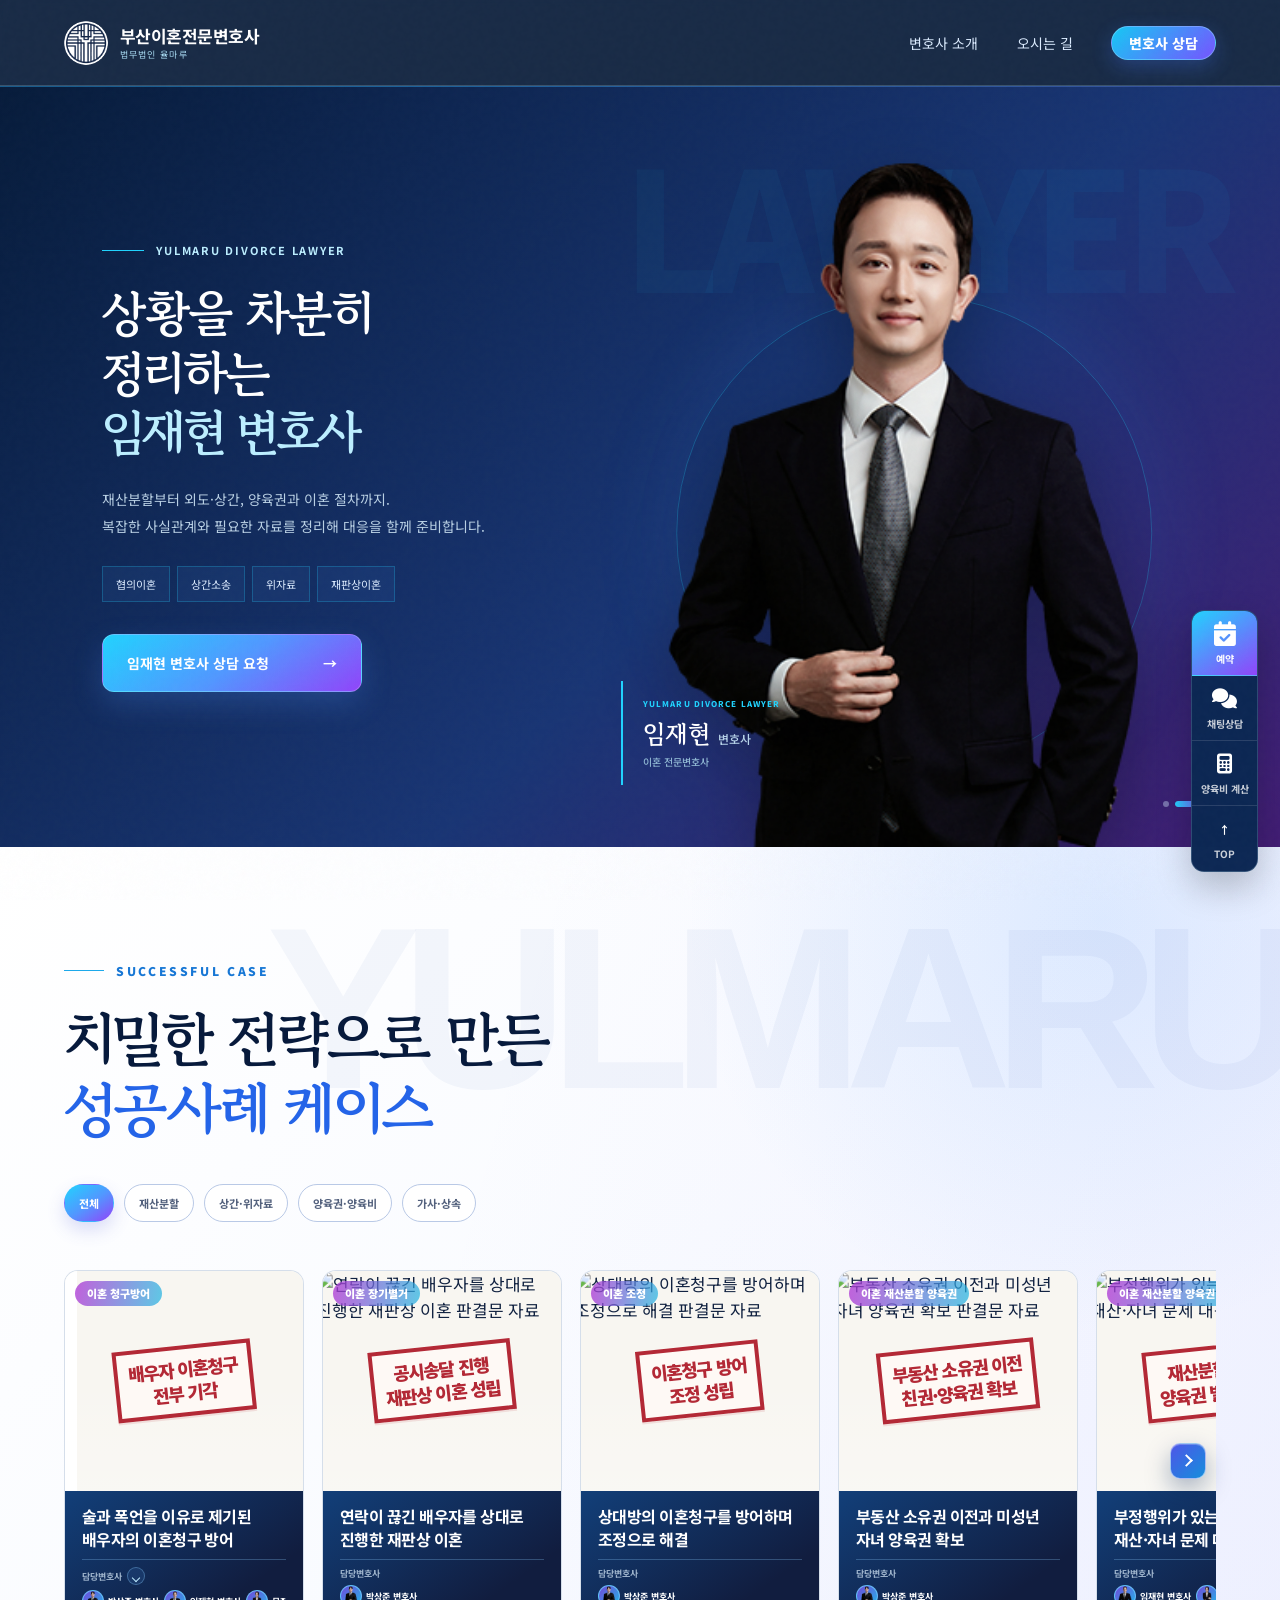
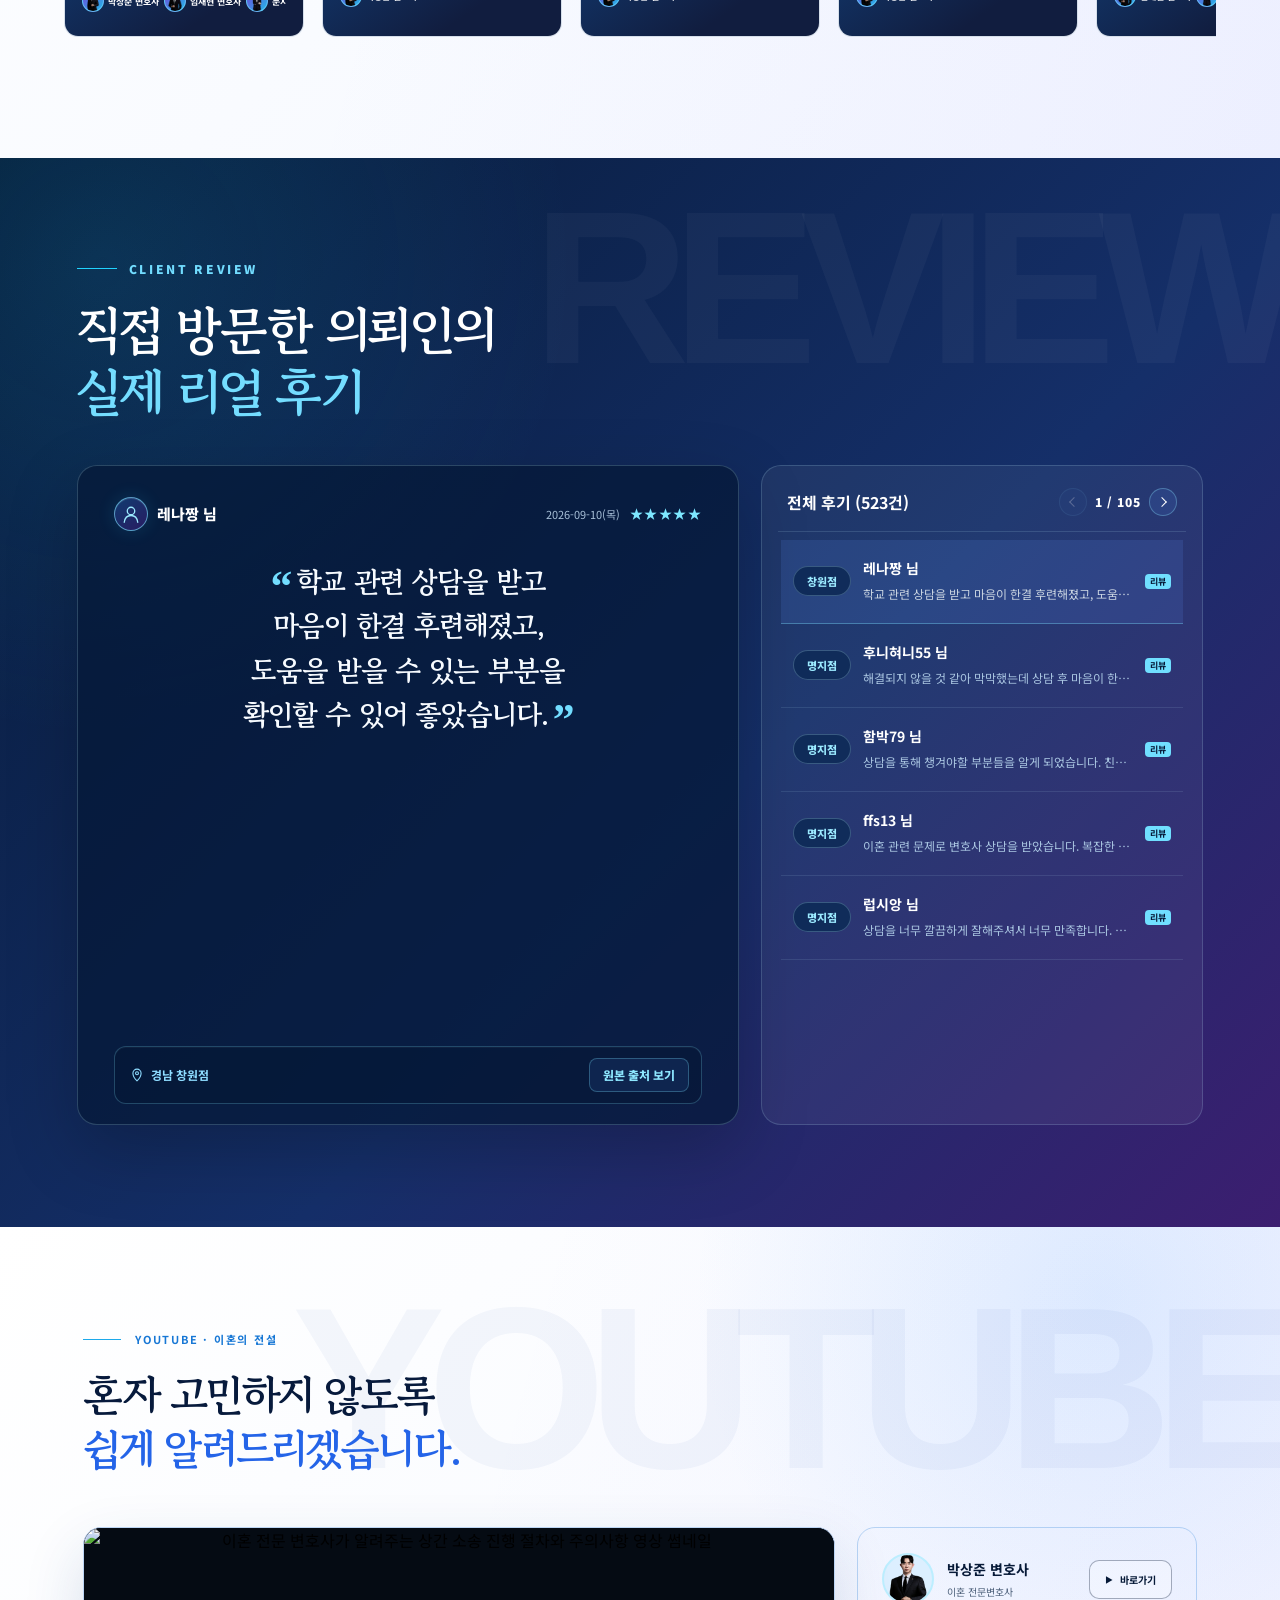
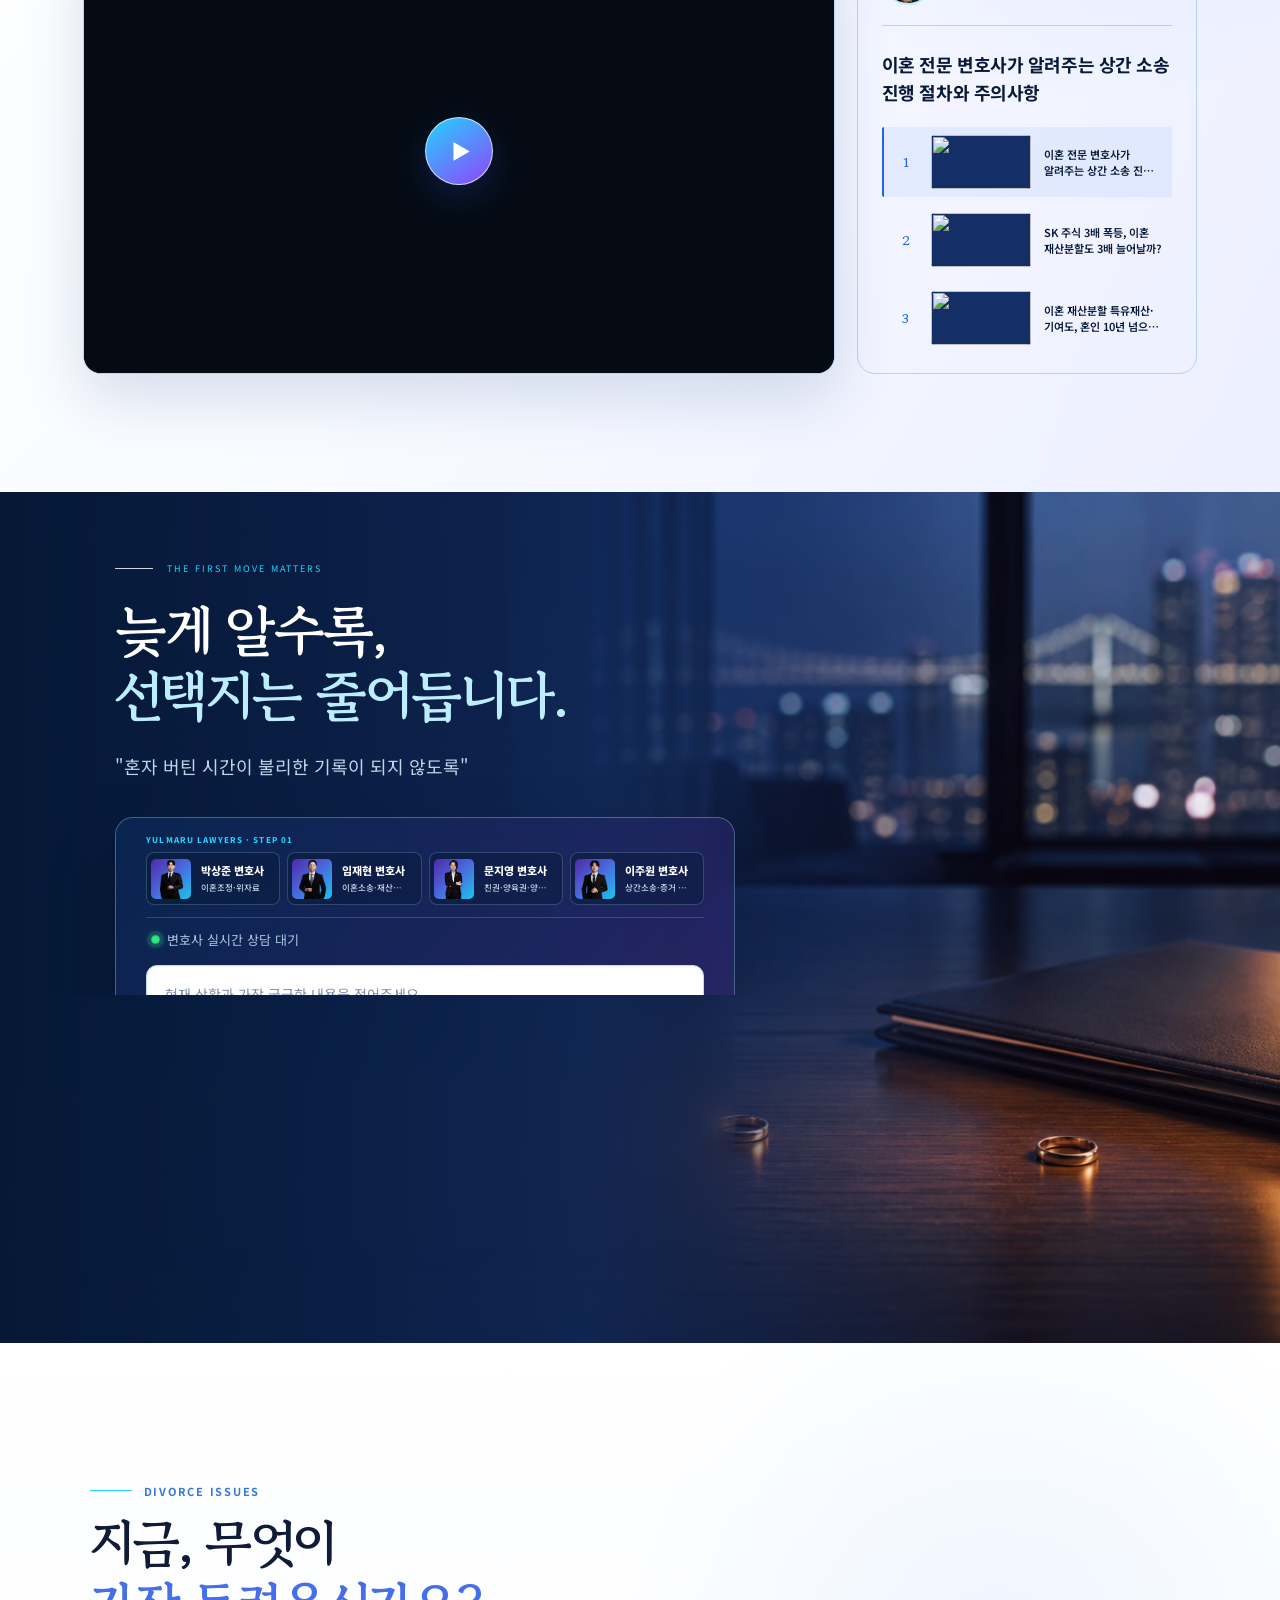
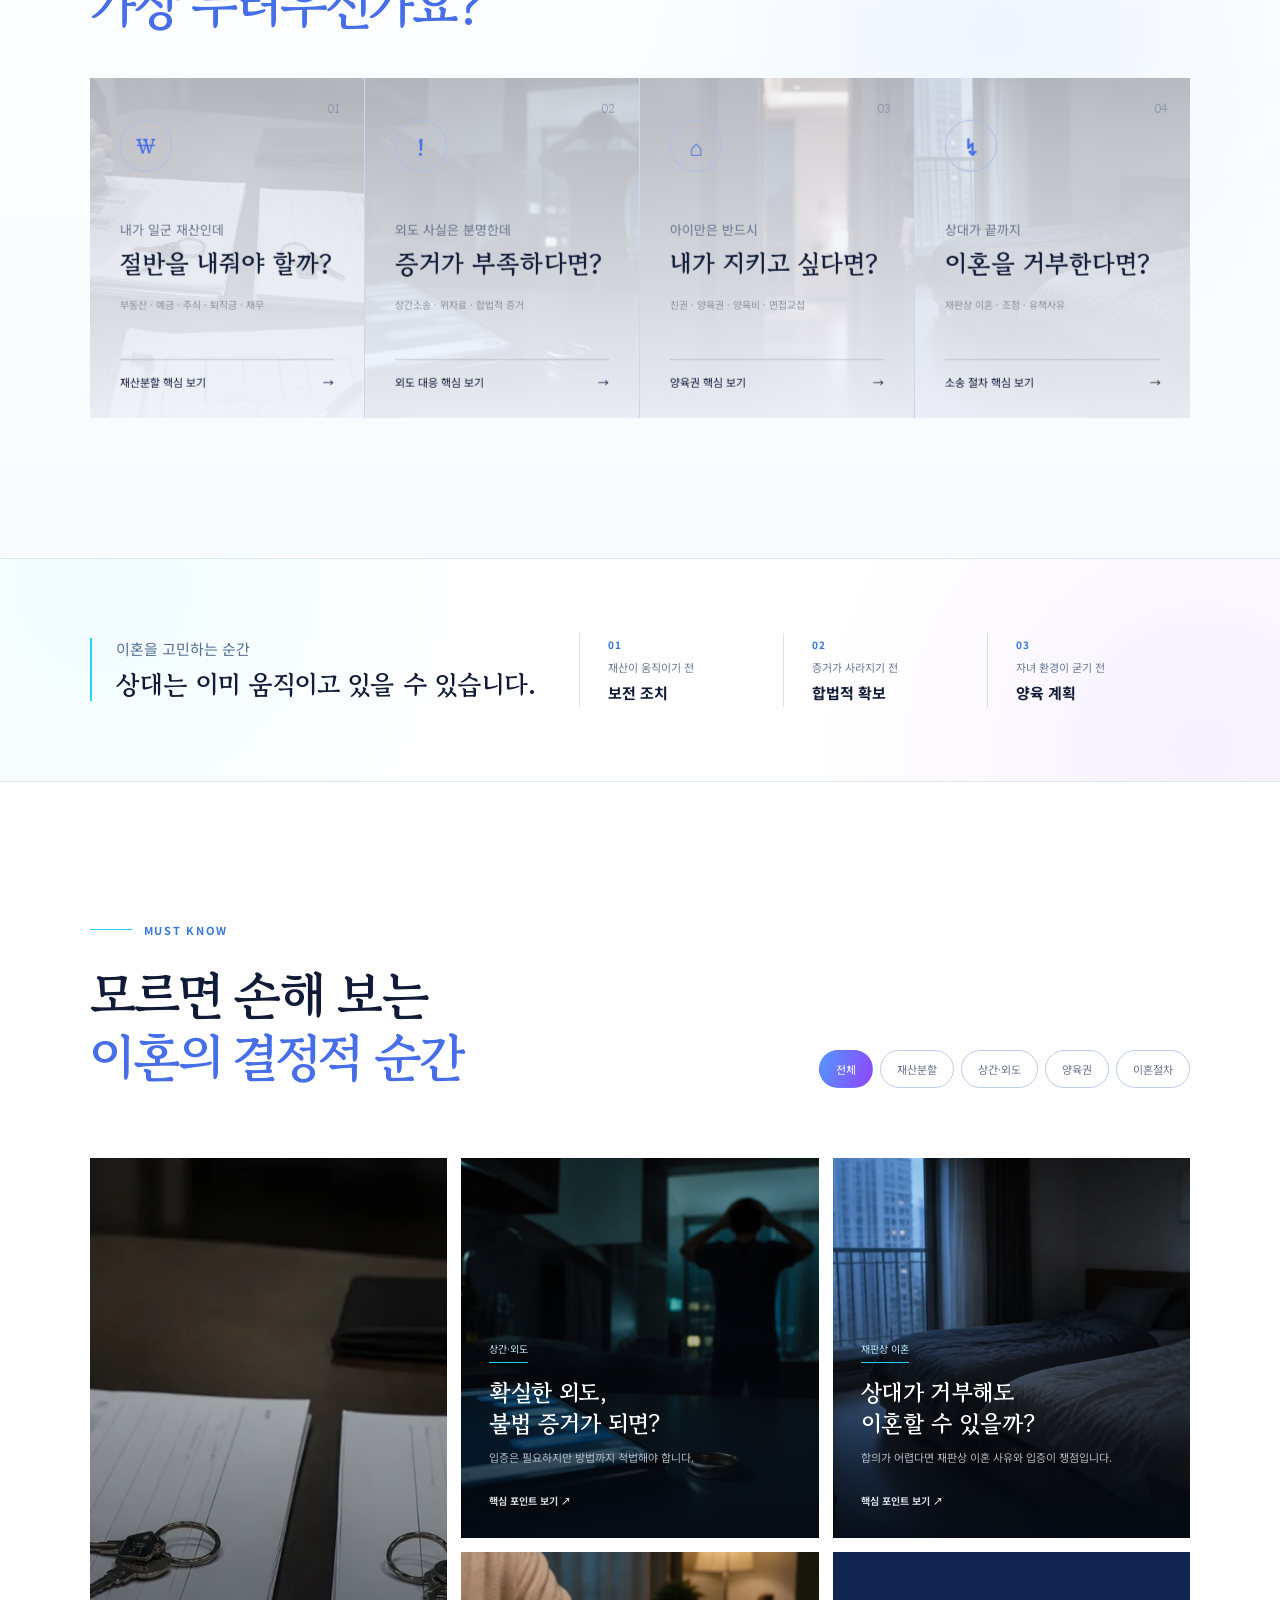
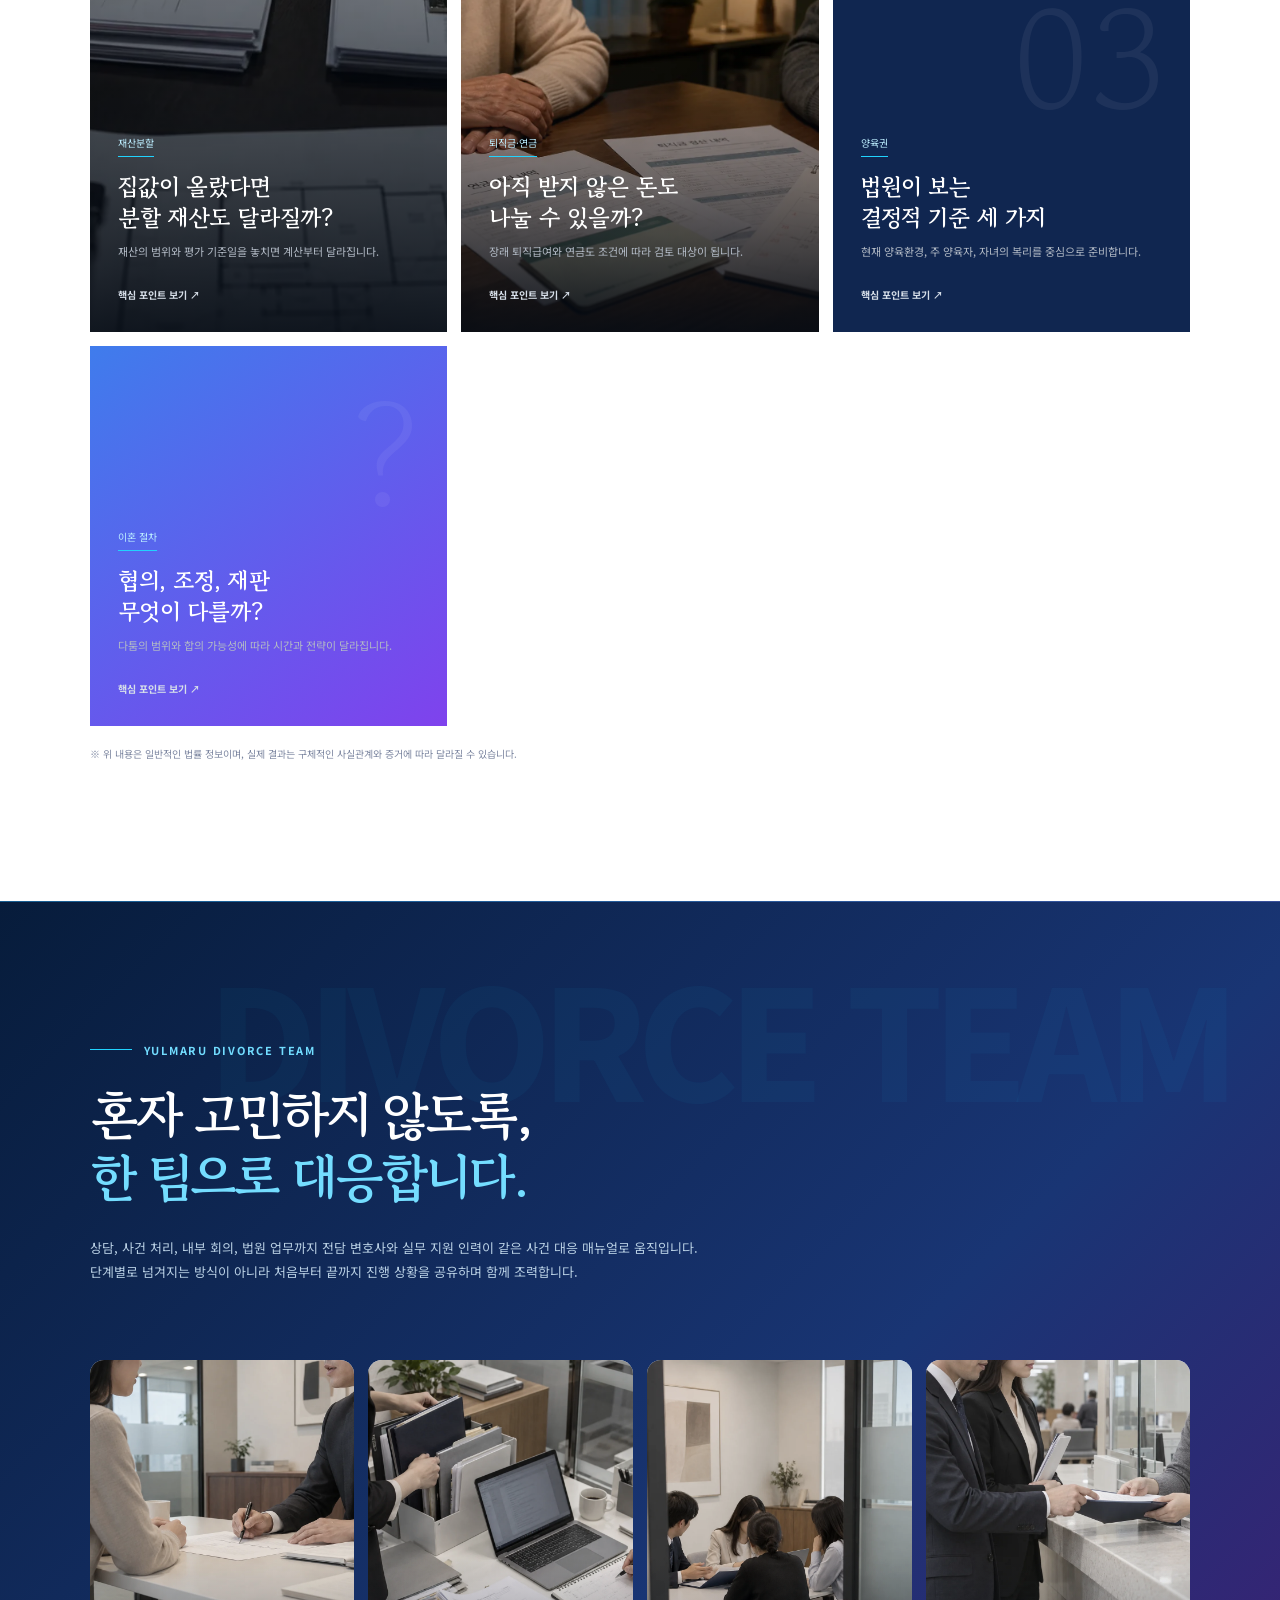
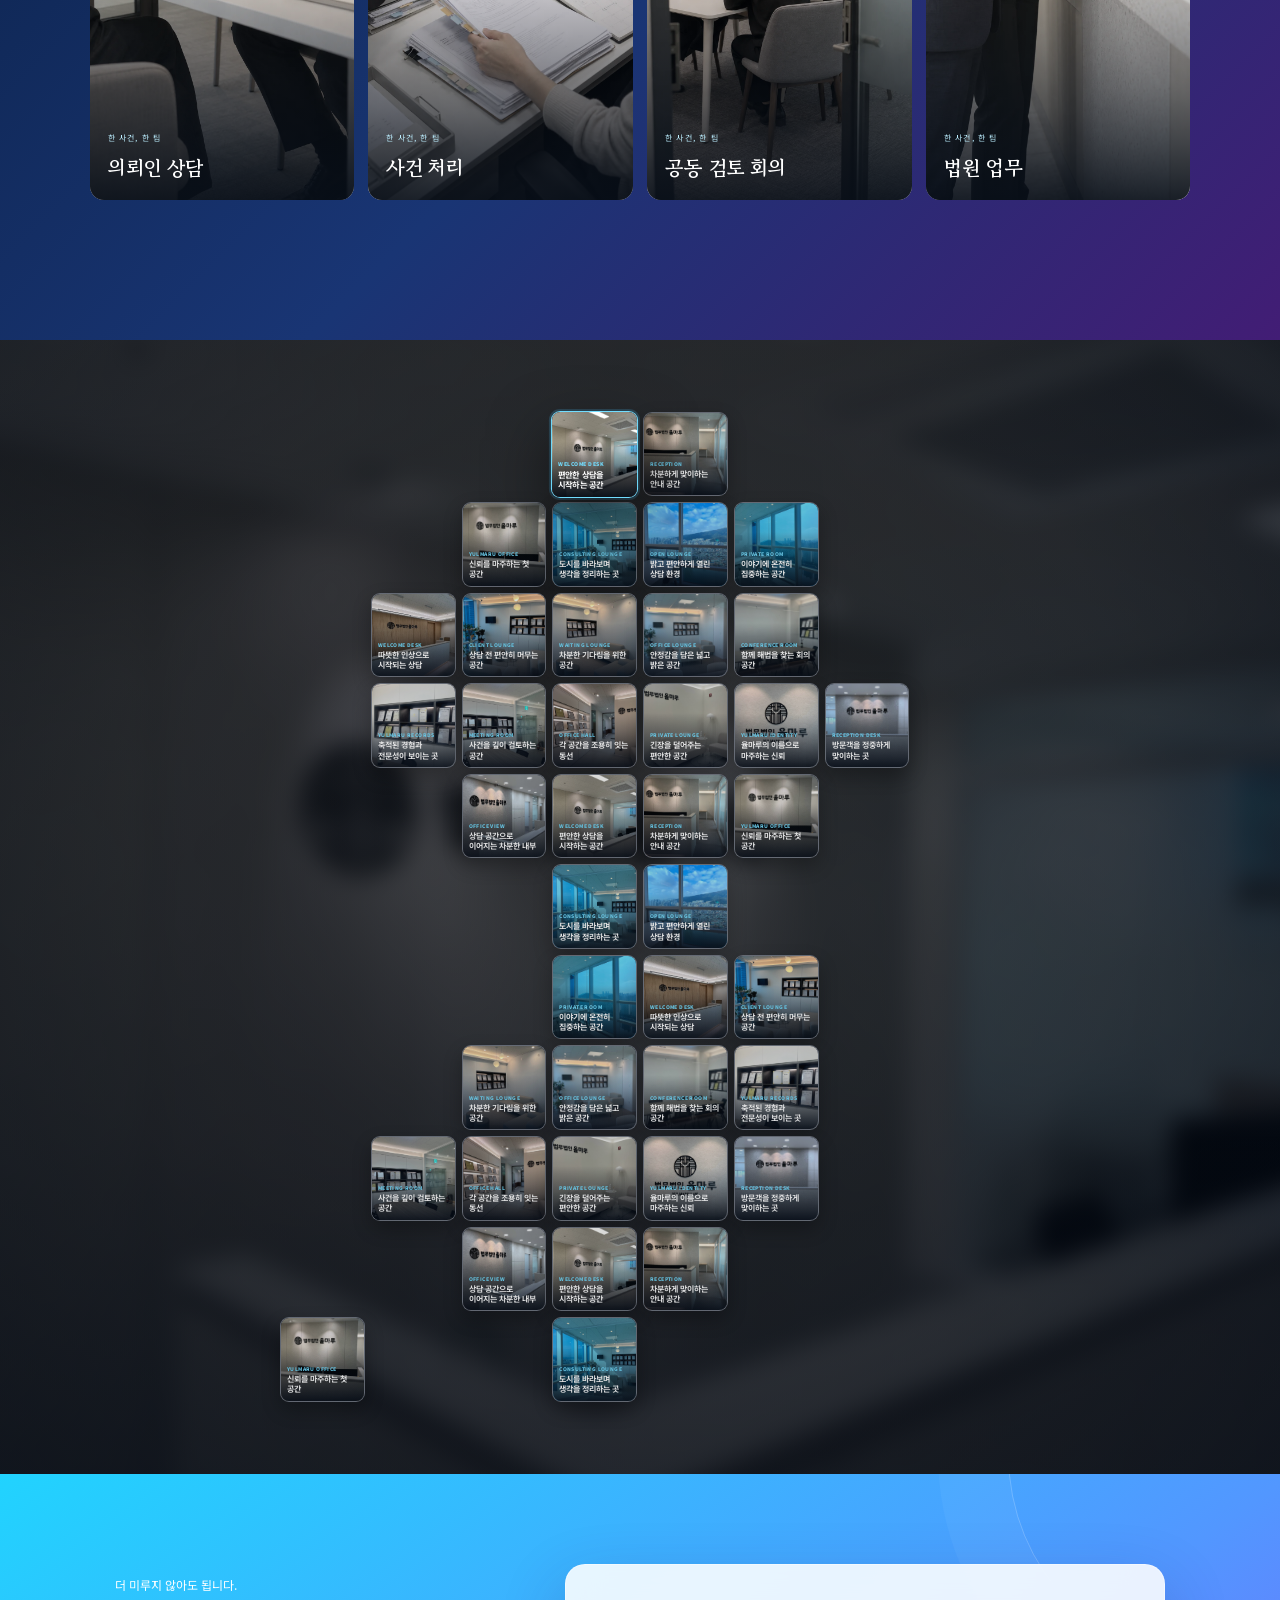
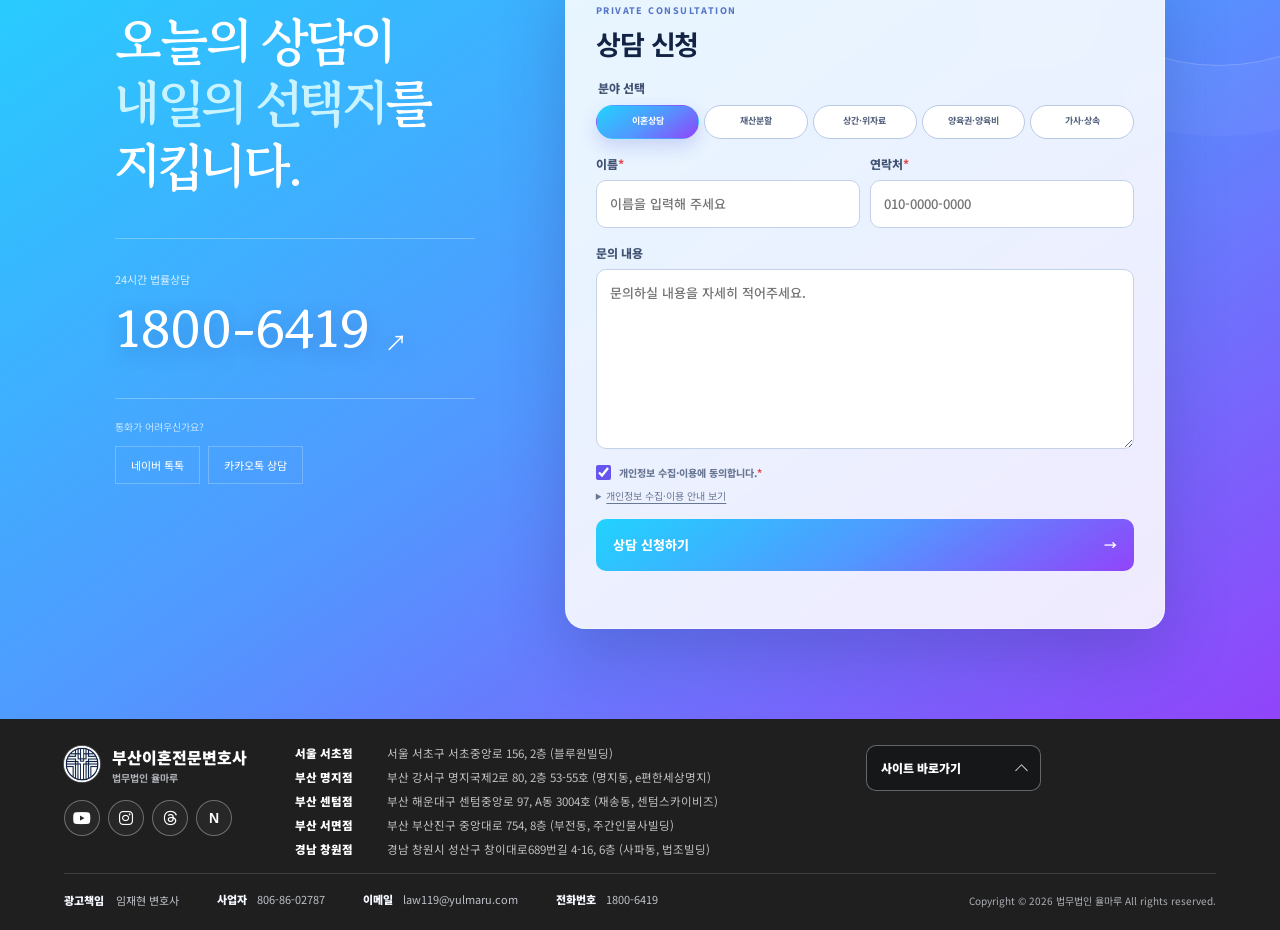
==== commit da8e9454: "Add files via upload" ====
--- a/index.html
+++ b/index.html
@@ -10,7 +10,7 @@
   <link rel="preconnect" href="https://fonts.gstatic.com" crossorigin />
   <link href="https://fonts.googleapis.com/css2?family=Gowun+Batang:wght@400;700&family=Material+Symbols+Rounded:opsz,wght,FILL,GRAD@24,500,1,0&family=Noto+Sans+KR:wght@400;500;600;700;800;900&display=swap" rel="stylesheet" />
   <link href="https://cdn.jsdelivr.net/npm/@fortawesome/fontawesome-free@6.7.2/css/all.min.css" rel="stylesheet" />
-  <link rel="stylesheet" href="styles.css" />
+  <link rel="stylesheet" href="styles.css?v=20260911-30" />
 </head>
 <body>
   <div class="noise" aria-hidden="true"></div>
@@ -72,13 +72,12 @@
     <section class="client-reviews" id="reviews" aria-labelledby="client-reviews-title">
       <div class="client-reviews-head reveal">
         <p>CLIENT REVIEW</p>
-        <h2 id="client-reviews-title">직접 방문한 의뢰인들이 남긴<br /><em>율마루의 실제 후기</em></h2>
-        <span>네이버 방문자 리뷰를 바탕으로 개인정보를 가명 처리하고 문장을 읽기 쉽게 요약했습니다.</span>
+        <h2 id="client-reviews-title">직접 방문한 의뢰인의<br /><em>실제 리얼 후기</em></h2>
       </div>
       <div class="client-reviews-layout">
         <article class="client-review-feature reveal" id="client-review-feature" aria-live="polite"></article>
         <div class="client-review-list-wrap reveal delay-1">
-          <div class="client-review-list-head"><b>전체 후기 702</b><span id="client-review-position">001 / 702</span></div>
+          <div class="client-review-list-head"><b>전체 후기 (<span id="client-review-total">523</span>건)</b><div class="client-review-pager"><button type="button" id="client-review-prev" aria-label="이전 후기 페이지">‹</button><span id="client-review-position">1 / 1</span><button type="button" id="client-review-next" aria-label="다음 후기 페이지">›</button></div></div>
           <div class="client-review-list" id="client-review-list" role="list"></div>
         </div>
       </div>
@@ -101,7 +100,7 @@
 
           <div class="legend-side reveal delay-1">
             <div class="legend-profile">
-              <img id="legend-lawyer-image" src="assets/lawyer-park-sang-jun.webp" alt="박상준 변호사" />
+              <img id="legend-lawyer-image" src="assets/lawyer-cutout-park.png" alt="박상준 변호사" />
               <div><b id="legend-lawyer-name">박상준 변호사</b><small>이혼 전문변호사</small></div>
               <a href="https://www.youtube.com/@yulmaru_n/videos" target="_blank" rel="noopener" aria-label="이혼의 전설 유튜브 채널 바로가기"><i>▶</i> 바로가기</a>
             </div>
@@ -362,7 +361,8 @@
   </nav>
 
   <script src="case-data.js"></script>
-  <script src="script.js"></script>
+  <script src="review-data.js?v=20260911-9"></script>
+  <script src="script.js?v=20260911-29"></script>
   <script src="mobile-booking.js"></script>
 </body>
 </html>
--- a/styles.css
+++ b/styles.css
@@ -160,7 +160,7 @@
 
 .featured-lawyer { min-height: 760px; position: relative; display: grid; grid-template-columns: minmax(0,.9fr) minmax(420px,1.1fr); overflow: hidden; color: #fff; background: linear-gradient(135deg,#071c3b 0%,#193574 58%,#421d75 100%); border-top: 1px solid rgba(33,211,254,.28); }
 main > .featured-lawyer:first-child { margin-top: 86px; }
-.featured-lawyer::before { content: "LAWYER"; position: absolute; left: clamp(24px,6vw,120px); bottom: -3vw; color: rgba(33,211,254,.045); font: 800 clamp(84px,13vw,210px)/1 var(--sans); letter-spacing: -.07em; pointer-events: none; }
+.featured-lawyer::before { content: "LAWYER"; position: absolute; right: clamp(24px,4vw,72px); top: clamp(28px,4vw,64px); left: auto; bottom: auto; color: rgba(33,211,254,.045); font: 800 clamp(84px,13vw,210px)/1 var(--sans); letter-spacing: -.07em; pointer-events: none; }
 .featured-lawyer-copy { position: relative; z-index: 3; align-self: center; max-width: 690px; padding: 105px 30px 105px clamp(36px,8vw,155px); }
 .featured-lawyer-copy h2 { margin: 0; font: 700 clamp(40px,3.8vw,65px)/1.22 var(--serif); letter-spacing: -.055em; }
 .featured-lawyer-copy > p:not(.eyebrow) { margin: 25px 0 26px; color: #b9d0e4; font-size: 14px; line-height: 1.9; }
@@ -204,8 +204,8 @@
 .section-head h2, .lawyers-intro h2 { font: 700 clamp(38px,4vw,68px)/1.22 var(--serif); letter-spacing: -.055em; margin: 0; }
 .section-head em, .lawyers-intro em { color: #456ee8; }
 .section-head > p:last-child { color: var(--muted); line-height: 1.9; margin: 0 0 5px; }
-.issues .section-head { row-gap: 20px; }
-.issues .section-head .eyebrow { grid-column: 1; grid-row: 1; }
+.issues .section-head { row-gap:12px; margin-bottom:42px; }
+.issues .section-head .eyebrow { grid-column:1; grid-row:1; margin-bottom:0; }
 .issues .section-head h2 { grid-column: 1; grid-row: 2; }
 .issues .section-head > p:last-child { grid-column: 1; grid-row: 3; justify-self:start; margin-top:0; }
 .issue-grid { display: grid; grid-template-columns: repeat(4,1fr); }
@@ -316,42 +316,54 @@
 .support-calc-footer a { color: #3d67bd; font-weight: 700; text-decoration: underline; text-underline-offset: 4px; }
 .support-calc-card .support-calc-footer { width: 100%; margin: 22px 0 0; padding: 18px 2px 0; border-top: 0; }
 
-.legend-youtube { position: relative; color: #fff; background: linear-gradient(135deg,#071c3b 0%,#193574 58%,#421d75 100%); border-top: 1px solid rgba(33,211,254,.28); padding: 104px clamp(24px,6.5vw,124px) 118px; overflow: hidden; }
-.legend-youtube::before { content: ""; position: absolute; width: 520px; height: 520px; left: -250px; bottom: -280px; border: 1px solid rgba(255,255,255,.28); border-radius: 50%; box-shadow: 0 0 0 70px rgba(255,255,255,.045),0 0 0 140px rgba(255,255,255,.025); }
+.legend-youtube { position: relative; color: #071a3c; background: radial-gradient(circle at 86% 8%,rgba(72,158,255,.14),transparent 30%),linear-gradient(135deg,#fff,#f3f7ff); border-top: 0; padding: 104px clamp(24px,6.5vw,124px) 118px; overflow: hidden; }
+.legend-youtube::before { content: ""; position: absolute; inset: 0; pointer-events: none; background: linear-gradient(105deg,transparent 35%,rgba(111,88,255,.05)); }
+.legend-youtube::after { content: "YOUTUBE"; position: absolute; right: -.04em; top: .2em; color: rgba(20,76,170,.045); font: 900 clamp(110px,18vw,280px)/1 Arial,sans-serif; letter-spacing: -.08em; pointer-events: none; }
 .legend-youtube-inner { position: relative; z-index: 1; width: min(1420px,100%); min-width: 0; margin: 0 auto; }
 .legend-heading { display: grid; grid-template-columns: minmax(0,1fr); gap: 20px; align-items: start; text-align: left; }
-.legend-heading > p { display: flex; align-items: center; gap: 14px; margin: 0; color: rgba(255,255,255,.9); font: 700 11px var(--sans); letter-spacing: .16em; white-space: nowrap; }
-.legend-heading > p::before { content: ""; width: 38px; height: 1px; background: rgba(255,255,255,.82); }
+.legend-heading > p { display: flex; align-items: center; gap: 14px; margin: 0; color: #1777d5; font: 700 11px var(--sans); letter-spacing: .16em; white-space: nowrap; }
+.legend-heading > p::before { content: ""; width: 38px; height: 1px; background: #1da9ea; }
 .legend-heading h2 { margin: 0; max-width: 900px; font: 700 clamp(38px,3.3vw,58px)/1.28 var(--serif); letter-spacing: -.055em; }
-.legend-heading h2 em { display: inline-block; color: #7de3ff; font-style: normal; font-weight: 700; text-shadow: 0 2px 18px rgba(36,201,255,.2); }
+.legend-heading h2 em { display: inline-block; color: #2464e8; font-style: normal; font-weight: 700; text-shadow: none; }
 .legend-media-layout { display: grid; grid-template-columns: minmax(0,1fr); gap: 22px; align-items: stretch; min-width: 0; margin-top: 52px; }
 .legend-main { position: relative; width: 100%; min-width: 0; aspect-ratio: 16 / 9; min-height: 0; border: 1px solid #bcd5f4; border-radius: 18px; overflow: hidden; background: #050e21; box-shadow: 0 24px 60px rgba(27,67,130,.16); }
 .legend-main iframe { width: 100%; height: 100%; border: 0; }
 .legend-poster { position: absolute; inset: 0; width: 100%; height: 100%; padding: 0; border: 0; background: #050b13; cursor: pointer; overflow: hidden; }
 .legend-poster::after { content: ""; position: absolute; inset: 0; background: linear-gradient(180deg,rgba(5,11,19,.02),rgba(5,11,19,.22)); }
 .legend-poster img { height: 100%; object-fit: cover; transition: transform .55s ease, filter .3s ease; }
-.legend-poster:hover img { transform: scale(1.025); filter: brightness(.9); }
+.legend-poster:hover img { transform:none; filter:brightness(.9); }
 .legend-poster span { position: absolute; z-index: 2; left: 50%; top: 50%; transform: translate(-50%,-50%); width: 68px; height: 68px; display: grid; place-items: center; padding-left: 4px; border: 1px solid rgba(255,255,255,.72); border-radius: 50%; color: #fff; background: linear-gradient(145deg,var(--cyan),var(--violet)); box-shadow: 0 12px 35px rgba(24,61,143,.38); font-size: 20px; }
-.legend-side { display: flex; flex-direction: column; min-width: 0; padding: 25px 24px 20px; border: 1px solid rgba(255,255,255,.42); border-radius: 18px; color: #fff; background: linear-gradient(145deg,rgba(255,255,255,.18) 0%,rgba(220,213,255,.09) 100%); box-shadow: 0 18px 46px rgba(7,18,52,.2); backdrop-filter: blur(18px); -webkit-backdrop-filter: blur(18px); }
-.legend-profile { min-height: 70px; display: grid; grid-template-columns: 52px minmax(0,1fr) auto; align-items: center; gap: 13px; padding-bottom: 20px; border-bottom: 1px solid rgba(255,255,255,.28); }
+.legend-side { display:flex; flex-direction:column; min-width:0; padding:25px 24px 20px; border:1px solid rgba(79,151,224,.36); border-radius:18px; color:#071a38; background:transparent; box-shadow:none; }
+.legend-profile { min-height:70px; display:grid; grid-template-columns:52px minmax(0,1fr) auto; align-items:center; gap:13px; padding-bottom:20px; border-bottom:1px solid rgba(7,26,56,.18); }
 .legend-profile > img { width: 52px; height: 52px; border: 2px solid #bceeff; border-radius: 50%; object-fit: cover; object-position: 50% 15%; background: #dcefff; }
 .legend-profile div { min-width: 0; display: flex; flex-direction: column; gap: 5px; }
 .legend-profile b { font-size: 14px; }
-.legend-profile small { color: rgba(255,255,255,.72); font-size: 10px; }
-.legend-profile a { display: inline-flex; align-items: center; gap: 7px; padding: 11px 15px; border: 1px solid rgba(255,255,255,.52); border-radius: 10px; color: #fff; background: rgba(255,255,255,.1); font-size: 10px; font-weight: 700; white-space: nowrap; transition: .2s; }
+.legend-profile small { color:#4f627c; font-size:10px; }
+.legend-profile a { display:inline-flex; align-items:center; gap:7px; padding:11px 15px; border:1px solid rgba(7,26,56,.34); border-radius:10px; color:#071a38; background:rgba(255,255,255,.28); font-size:10px; font-weight:700; white-space:nowrap; transition:.2s; }
 .legend-profile a:hover { color: #fff; background: linear-gradient(110deg,var(--blue),var(--violet)); border-color: transparent; }
 .legend-profile a i { font-style: normal; font-size: 8px; }
 .legend-side > h3 { margin: 25px 0 20px; min-height: 50px; font: 700 18px/1.55 var(--sans); letter-spacing: -.025em; }
 .legend-playlist { display: flex; flex-direction: column; gap: 8px; }
-.legend-playlist button { width: 100%; display: grid; grid-template-columns: 24px 100px minmax(0,1fr); align-items: center; gap: 13px; min-height: 68px; padding: 8px 10px; border: 0; border-left: 2px solid transparent; border-radius: 2px; color: rgba(255,255,255,.86); background: transparent; text-align: left; cursor: pointer; transition: .2s ease; }
-.legend-playlist button:hover, .legend-playlist button.active { color: #fff; border-left-color: var(--cyan); background: rgba(7,23,59,.3); }
-.legend-playlist .legend-list-no { color: #7de3ff; font: 700 13px var(--serif); text-align: center; }
+.legend-playlist button { width:100%; display:grid; grid-template-columns:24px 100px minmax(0,1fr); align-items:center; gap:13px; min-height:68px; padding:8px 10px; border:0; border-left:2px solid transparent; border-radius:2px; color:#071a38; background:transparent; text-align:left; cursor:pointer; transition:.2s ease; }
+.legend-playlist button:hover, .legend-playlist button.active { color:#071a38; border-left-color:#2464e8; background:rgba(82,151,255,.1); }
+.legend-playlist .legend-list-no { color:#2464e8; font:700 13px var(--serif); text-align:center; }
 .legend-playlist img { width: 100px; height: 54px; border-radius: 4px; object-fit: cover; background: #132f66; }
 .legend-playlist .legend-list-title { min-width: 0; display: -webkit-box; overflow: hidden; -webkit-box-orient: vertical; -webkit-line-clamp: 2; font-size: 11px; font-weight: 600; line-height: 1.5; }
 
-.lawyers { display: grid; grid-template-columns: minmax(0,1fr); gap: 48px; align-items: start; background: var(--gradient-hero-light); }
-.lawyers-intro { width: min(900px,100%); }
-.lawyers-intro p:not(.eyebrow) { margin: 28px 0; color: var(--muted); line-height: 1.85; font-size: 13px; }
+@media (min-width:1100px) {
+  .legend-media-layout { grid-template-columns:minmax(0,1.65fr) minmax(340px,.65fr); align-items:stretch; }
+  .legend-side { height:100%; }
+}
+
+.lawyers { position:relative; isolation:isolate; overflow:hidden; display:grid; grid-template-columns:minmax(0,1fr); gap:48px; align-items:start; color:#fff; background:linear-gradient(135deg,#071c3b 0%,#193574 58%,#421d75 100%); border-top:1px solid rgba(33,211,254,.28); }
+.lawyers::before { content:"DIVORCE TEAM"; position:absolute; z-index:-1; right:clamp(18px,4vw,72px); top:clamp(30px,5vw,72px); color:rgba(33,211,254,.045); font:800 clamp(72px,12vw,190px)/.9 var(--sans); letter-spacing:-.07em; white-space:nowrap; pointer-events:none; }
+.lawyers-intro,.lawyer-grid { position:relative; z-index:1; }
+.lawyers-intro { width:min(900px,100%); }
+.lawyers-intro .eyebrow.dark { color:#72ddff; }
+.lawyers-intro .eyebrow.dark span { background:#21d3fe; }
+.lawyers-intro h2 { color:#fff; }
+.lawyers-intro h2 em { color:#74ddff; }
+.lawyers-intro p:not(.eyebrow) { margin:28px 0; color:#b9d0e4; line-height:1.85; font-size:13px; }
 .text-link { font-size: 12px; color: #456ee8; border-bottom: 1px solid #8ba9ee; padding-bottom: 5px; }
 .lawyer-grid { width: 100%; display: grid; grid-template-columns: repeat(4,minmax(0,1fr)); gap: 14px; align-items: end; }
 .lawyer-card { position: relative; background: #dce8fa; overflow: hidden; min-height: 440px; border-radius: 14px; }
@@ -368,17 +380,14 @@
 .office-gallery-bg { position:absolute; inset:-35px; width:calc(100% + 70px); height:calc(100% + 70px); object-fit:cover; filter:blur(12px) brightness(.48) saturate(.72); transform:scale(1.04); transition:opacity .32s ease; }
 .office-gallery-shade { position:absolute; inset:0; background:linear-gradient(180deg,rgba(4,12,26,.3),rgba(5,12,24,.55)),radial-gradient(circle at 50% 42%,transparent 0,rgba(3,9,19,.22) 55%,rgba(3,9,19,.56) 100%); }
 .office-gallery-inner { position:relative; z-index:1; width:100%; text-align:center; }
-.office-gallery-track { box-sizing:border-box; width:min(1380px,calc(100% - 48px)); margin:0 auto; display:grid; grid-template-columns:repeat(6,minmax(0,1fr)); grid-auto-rows:var(--office-cell,220px); grid-auto-flow:dense; gap:12px; }
-.office-gallery-item { position:relative; min-width:0; width:100%; height:100%; padding:0; overflow:hidden; border:1px solid rgba(255,255,255,.42); border-radius:18px; background:#091326; box-shadow:0 18px 44px rgba(0,0,0,.38); opacity:.72; cursor:pointer; transition:opacity .3s ease,transform .3s ease,border-color .3s ease,box-shadow .3s ease; }
-.office-gallery-item[data-size="large"],.office-gallery-item[data-size="feature"] { grid-column:span 2; grid-row:span 2; }
+.office-gallery-track { box-sizing:border-box; width:min(720px,calc(100% - 32px)); margin:0 auto; display:grid; grid-template-columns:repeat(8,minmax(0,1fr)); grid-template-rows:repeat(11,minmax(0,1fr)); gap:6px; aspect-ratio:8/11; }
+.office-gallery-item { position:relative; min-width:0; width:100%; height:100%; padding:0; overflow:hidden; border:1px solid rgba(255,255,255,.42); border-radius:9px; background:#091326; box-shadow:0 8px 20px rgba(0,0,0,.34); opacity:.84; cursor:pointer; transition:opacity .25s ease,transform .25s ease,border-color .25s ease,box-shadow .25s ease; }
 .office-gallery-item img { width:100%; height:100%; object-fit:cover; pointer-events:none; transition:transform .55s ease; }
-.office-gallery-item::after { content:""; position:absolute; inset:45% 0 0; background:linear-gradient(transparent,rgba(1,8,19,.88)); opacity:0; transition:opacity .3s ease; pointer-events:none; }
-.office-gallery-item span { position:absolute; z-index:2; left:18px; right:18px; bottom:19px; display:grid; gap:5px; color:#fff; text-align:left; opacity:0; transform:translateY(8px); transition:.3s ease; pointer-events:none; }
-.office-gallery-item span small { color:#72ddff; font-size:9px; font-weight:900; letter-spacing:.16em; }
-.office-gallery-item span strong { font:700 18px/1.4 var(--serif); }
+.office-gallery-item::after { content:""; position:absolute; inset:35% 0 0; background:linear-gradient(transparent,rgba(1,8,19,.92)); opacity:1; pointer-events:none; }
+.office-gallery-item span { position:absolute; z-index:2; left:6px; right:6px; bottom:6px; display:grid; gap:2px; color:#fff; text-align:left; opacity:1; pointer-events:none; }
+.office-gallery-item span small { overflow:hidden; color:#72ddff; font-size:5px; font-weight:900; letter-spacing:.08em; white-space:nowrap; text-overflow:ellipsis; }
+.office-gallery-item span strong { display:-webkit-box; overflow:hidden; -webkit-box-orient:vertical; -webkit-line-clamp:2; font:700 8px/1.28 var(--sans); word-break:keep-all; }
 .office-gallery-item.active { z-index:2; opacity:1; transform:scale(1.025); border-color:#71ddff; box-shadow:0 24px 58px rgba(0,0,0,.55),0 0 0 2px rgba(75,196,255,.2); }
-.office-gallery-item.active::after,.office-gallery-item.active span { opacity:1; }
-.office-gallery-item.active span { transform:none; }
 .office-gallery-item:hover:not(.active) { opacity:.82; transform:scale(.97); border-color:rgba(113,218,255,.72); }
 .office-gallery.is-changing .office-gallery-bg { opacity:.2; }
 .office-gallery-controls { margin-top:18px; display:flex; align-items:center; justify-content:center; gap:24px; }
@@ -411,8 +420,8 @@
 .final-db-form legend,.final-db-form > label,.final-db-fields label { color: #405172; font-size: 12px; font-weight: 800; }
 .final-db-form em { color: #e5484d; font-style: normal; }
 .final-db-fields label > span,.final-db-message > span { display: inline-flex; align-items: baseline; gap: 0; }
-.final-db-categories > div { margin-top: 9px; display: flex; flex-wrap: wrap; gap: 7px; }
-.final-db-categories button { min-height: 38px; padding: 0 14px; border: 1px solid #b9c9e6; border-radius: 999px; color: #53617d; background: #fff; font: 700 11px var(--sans); cursor: pointer; }
+.final-db-categories > div { margin-top:9px; display:grid; grid-template-columns:repeat(5,minmax(0,1fr)); gap:5px; }
+.final-db-categories button { min-width:0; min-height:34px; padding:0 5px; overflow:hidden; border:1px solid #b9c9e6; border-radius:999px; color:#53617d; background:#fff; font:700 clamp(8px,.7vw,10px)/1 var(--sans); white-space:nowrap; text-overflow:clip; cursor:pointer; }
 .final-db-categories button.active { border-color: transparent; color: #fff; background: var(--gradient-main); box-shadow: 0 8px 18px rgba(75,86,214,.2); }
 .final-db-fields { display: grid; grid-template-columns: repeat(2,minmax(0,1fr)); gap: 10px; }
 .final-db-fields label,.final-db-message { display: grid; gap: 8px; }
@@ -676,6 +685,7 @@
   .hook-points strong { font-size: 13px; line-height: 1.35; word-break: keep-all; }
   .section { padding: 90px 20px; }
   .section-head { grid-template-columns: 1fr; gap: 25px; margin-bottom: 45px; }
+  .issues .section-head { gap:12px; margin-bottom:32px; }
   .issues .section-head .eyebrow,.issues .section-head h2,.issues .section-head > p:last-child { grid-column: 1; grid-row: auto; }
   .section-head h2, .lawyers-intro h2 { font-size: 40px; }
   .section-head > p:last-child { font-size: 12px; }
@@ -720,12 +730,12 @@
   .lawyer-card:nth-child(even) { transform: none; }
   .lawyer-card h3 { font-size: 17px; }
   .office-gallery { padding:38px 0; }
-  .office-gallery-track { width:calc(100% - 24px); grid-template-columns:repeat(3,minmax(0,1fr)); gap:8px; }
-  .office-gallery-item { border-radius:12px; }
-  .office-gallery-item[data-size="large"],.office-gallery-item[data-size="feature"] { grid-column:span 2; grid-row:span 2; }
-  .office-gallery-item.active { transform:scale(1.018); }
-  .office-gallery-item span { left:14px; right:14px; bottom:15px; }
-  .office-gallery-item span strong { font-size:16px; }
+  .office-gallery-track { width:calc(100% - 16px); grid-template-columns:repeat(8,minmax(0,1fr)); grid-template-rows:repeat(11,minmax(0,1fr)); gap:3px; }
+  .office-gallery-item { border-radius:5px; }
+  .office-gallery-item.active { transform:scale(1.035); }
+  .office-gallery-item span { left:3px; right:3px; bottom:3px; gap:1px; }
+  .office-gallery-item span small { display:none; }
+  .office-gallery-item span strong { font-size:5px; line-height:1.15; }
   .office-gallery-controls { margin-top:12px; gap:18px; }
   .final-cta { grid-template-columns: 1fr; gap: 45px; padding: 80px 24px; }
   .final-copy h2 { font-size: 43px; }
@@ -903,13 +913,13 @@
   position: relative;
   display: flex;
   flex-direction: column;
-  flex: 0 0 calc((100% - 54px)/4);
-  min-width: 270px;
+  flex: 0 0 calc((100% - 72px)/5);
+  min-width: 240px;
   overflow: hidden;
   color: inherit;
   background: #fff;
   border: 1px solid rgba(22,73,140,.18);
-  border-radius: 16px;
+  border-radius: 14px;
   text-decoration: none;
   scroll-snap-align: start;
   box-shadow: none;
@@ -920,21 +930,26 @@
 .success-case-copy {
   flex: 1;
   box-sizing: border-box;
-  min-height: 190px;
-  padding: 18px 22px 16px;
+  min-height: 145px;
+  padding: 14px 17px 12px;
   color: #fff;
   background: linear-gradient(145deg,#123f79,#111d3f 72%);
 }
-.success-case-copy span { position:absolute; z-index:3; top:9px; left:9px; display:inline-flex; align-items:center; min-height:0; padding:5px 9px; border:0; border-radius:999px; color:#fff; background:linear-gradient(100deg,#b138d5c7,#1db5e0b3); box-shadow:none; font:900 9px/1 var(--sans); }
-.success-case-copy h3 { display:-webkit-box; overflow:hidden; -webkit-box-orient:vertical; -webkit-line-clamp:2; margin:0 0 10px; min-height:55px; font-size:19px; line-height:1.45; letter-spacing:-.035em; word-break:keep-all; }
+.success-case-copy span { position:absolute; z-index:3; top:10px; left:10px; display:inline-flex; align-items:center; min-height:0; padding:7px 12px; border:0; border-radius:999px; color:#fff; background:linear-gradient(100deg,#b138d5c7,#1db5e0b3); box-shadow:none; font:900 11px/1 var(--sans); }
+.success-case-copy h3 { display:-webkit-box; overflow:hidden; -webkit-box-orient:vertical; -webkit-line-clamp:2; margin:0 0 6px; min-height:46px; font-size:16px; line-height:1.42; letter-spacing:-.035em; word-break:keep-all; }
 .success-case-copy p { display:-webkit-box; overflow:hidden; -webkit-box-orient:vertical; -webkit-line-clamp:2; margin:0; color:rgba(235,245,255,.72); font-size:12.5px; line-height:1.65; word-break:keep-all; }
-.success-case-lawyers { margin-top:15px; padding-top:13px; border-top:1px solid rgba(139,206,255,.28); }
-.success-case-lawyers > small { display:block; margin-bottom:8px; color:rgba(224,241,255,.68); font-size:10px; font-weight:700; }
-.success-case-lawyers > div { display:flex; flex-wrap:wrap; gap:6px 10px; }
-.success-case-lawyer { display:inline-flex!important; position:static!important; min-height:0!important; padding:0!important; align-items:center; gap:6px; color:#fff!important; background:none!important; border:0!important; border-radius:0!important; box-shadow:none!important; font-size:11px!important; }
-.success-case-lawyer img { width:28px; height:28px; object-fit:cover; object-position:top; background:#dbe9ff; border:1px solid rgba(112,211,255,.72); border-radius:50%; }
-.success-case-lawyer b { white-space:nowrap; font-size:11px; }
-.success-case-document { order: -1; position: relative; height: 270px; overflow: hidden; background: #f8f6f1; }
+.success-case-lawyers { margin-top:8px; padding-top:7px; border-top:1px solid rgba(139,206,255,.28); }
+.success-case-lawyers-head { display:flex; align-items:center; gap:5px; margin-bottom:5px; }
+.success-case-lawyers-head small { color:rgba(224,241,255,.68); font-size:9px; font-weight:700; }
+.success-case-lawyers-head button { position:relative; z-index:5; width:18px; height:18px; padding:0; border:1px solid rgba(139,206,255,.35); border-radius:50%; background:rgba(71,144,224,.14); cursor:pointer; }
+.success-case-lawyers-head button::before { content:""; display:block; width:5px; height:5px; margin:4px auto 0; border:1.5px solid #bdeaff; border-width:0 1.5px 1.5px 0; transform:rotate(45deg); transition:transform .2s ease,margin .2s ease; }
+.success-case-lawyers.is-expanded .success-case-lawyers-head button::before { margin-top:7px; transform:rotate(225deg); }
+.success-case-lawyer-list { display:flex; flex-wrap:nowrap; align-items:center; gap:5px; max-height:24px; overflow:hidden; transition:max-height .25s ease; }
+.success-case-lawyers.is-expanded .success-case-lawyer-list { flex-wrap:wrap; max-height:58px; }
+.success-case-lawyer { display:inline-flex!important; position:static!important; flex:0 0 auto; min-height:0!important; padding:0!important; align-items:center; gap:4px; color:#fff!important; background:none!important; border:0!important; border-radius:0!important; box-shadow:none!important; font-size:9px!important; }
+.success-case-lawyer img { width:22px; height:22px; object-fit:contain; object-position:center bottom; background:linear-gradient(135deg,#7247db,#21b8e8); border:1px solid rgba(112,211,255,.72); border-radius:50%; }
+.success-case-lawyer b { white-space:nowrap; font-size:9px; }
+.success-case-document { order: -1; position: relative; height: 220px; overflow: hidden; background: #f8f6f1; }
 .success-case-document::after { content: ""; position: absolute; inset: 0; background: linear-gradient(180deg,transparent 46%,rgba(255,255,255,.2)); }
 .success-case-document img { width:100%; height:100%; object-fit:cover; object-position:center top; filter:grayscale(.12) contrast(.94) brightness(1.08); transform:scale(1.06); transform-origin:center top; }
 .success-case-card[data-case-id="81"] .success-case-document img,
@@ -948,11 +963,11 @@
   top: 50%;
   width: max-content;
   max-width: 88%;
-  padding: 10px 13px;
+  padding: 8px 10px;
   color: #b32936;
   background: rgba(255,250,246,.88);
-  border: 5px solid #b32936;
-  font-size: clamp(19px,1.65vw,27px);
+  border: 4px solid #b32936;
+  font-size: clamp(17px,1.4vw,23px);
   font-weight: 900;
   line-height: 1.32;
   text-align: center;
@@ -965,7 +980,7 @@
 .success-case-more { display: flex; align-items: center; justify-content: center; gap: 14px; width: min(100%,380px); min-height: 62px; margin: 42px auto 0; color: #12315d; background: #fff; border-radius: 12px; font-weight: 800; text-decoration: none; box-shadow: 0 12px 35px rgba(0,0,0,.18); }
 .success-case-more span { font-size: 22px; transition: transform .2s; }
 .success-case-more:hover span { transform: translateX(5px); }
-@media (max-width:1100px) { .success-case-card { flex-basis: calc((100% - 18px)/2); } }
+@media (max-width:1100px) { .success-case-card { flex-basis: calc((100% - 36px)/3); } }
 @media (max-width:720px) {
   .success-cases { padding:70px 16px 82px; background:linear-gradient(135deg,#fff,#f3f7ff); }
   .success-cases::after { top:.45em; font-size:100px; }
@@ -979,51 +994,749 @@
   .success-case-nav { width:36px; height:36px; }
   .success-case-prev { left:8px; }
   .success-case-next { right:8px; }
-  .success-case-card { flex-basis: min(84vw,332px); min-width: min(84vw,332px); }
-  .success-case-copy { min-height:148px; padding:17px 18px 15px; }
-  .success-case-copy h3 { font-size: 18px; }
-  .success-case-document { height: 275px; }
-  .success-case-document strong { border-width: 4px; font-size: 21px; }
+  .success-case-card { flex-basis:min(78vw,290px); min-width:min(78vw,290px); }
+  .success-case-copy { min-height:135px; padding:13px 15px 11px; }
+  .success-case-copy h3 { min-height:43px; font-size:15px; }
+  .success-case-document { height:220px; }
+  .success-case-document strong { border-width:3px; font-size:18px; }
   .success-case-controls { margin-top:8px; }
 }
 
 /* Naver visitor reviews */
-.client-reviews { position:relative; overflow:hidden; padding:clamp(78px,8vw,120px) clamp(20px,6vw,100px); color:#fff; background:radial-gradient(circle at 8% 10%,rgba(33,211,254,.12),transparent 31%),linear-gradient(135deg,#061a37 0%,#152f69 58%,#3c1e70 100%); }
+.client-reviews { position:relative; overflow:hidden; padding:clamp(78px,8vw,120px) clamp(20px,6vw,100px); color:#102750; background:linear-gradient(180deg,#f6fbff 0%,#edf5ff 100%); }
+.client-reviews::before { content:""; position:absolute; width:420px; height:420px; right:-150px; top:-160px; border:90px solid rgba(30,117,255,.05); border-radius:50%; pointer-events:none; }
+.client-reviews::after { content:"REVIEW"; position:absolute; right:-.03em; top:.08em; color:rgba(10,62,139,.035); font:900 clamp(100px,17vw,260px)/1 Arial,sans-serif; letter-spacing:-.08em; pointer-events:none; }
+.client-reviews-head,.client-reviews-layout { position:relative; z-index:1; width:min(100%,1280px); margin-inline:auto; }
+.client-reviews-head { margin-bottom:42px; }
+.client-reviews-head > p { display:flex; align-items:center; gap:12px; margin:0 0 21px; color:#0878e5; font-size:12px; font-weight:900; letter-spacing:.22em; }
+.client-reviews-head > p::before { content:""; width:40px; height:2px; background:#1698ff; }
+.client-reviews-head h2 { margin:0; font:700 clamp(36px,4vw,60px)/1.22 var(--serif); letter-spacing:-.05em; }
+.client-reviews-head h2 em { color:#0878e5; }
+.client-reviews-head > span { display:block; max-width:680px; margin-top:18px; color:#607695; font-size:14px; line-height:1.75; }
+.client-reviews-layout { display:grid; grid-template-columns:1fr; gap:20px; }
+.client-review-feature { overflow:hidden; border:1px solid #d7e6f6; border-radius:28px; background:#fff; box-shadow:0 24px 70px rgba(35,80,135,.12); }
+.client-review-photo { width:100%; aspect-ratio:4/3; overflow:hidden; border-radius:18px; background:#eaf2fb; box-shadow:0 12px 32px rgba(16,59,112,.13); }
+.client-review-photo img { width:100%; height:100%; object-fit:cover; }
+.client-review-feature-copy { padding:clamp(28px,4vw,52px); }
+.client-review-feature-meta { display:flex; align-items:center; justify-content:space-between; gap:16px; color:#607695; font-size:13px; }
+.client-review-feature-meta b { color:#102750; font-size:18px; }
+.client-review-rating { display:inline-flex; align-items:center; gap:10px; }
+.client-review-rating time { color:#72839a; font-size:12px; white-space:nowrap; }
+.client-review-stars { color:#ffad26; letter-spacing:.1em; }
+.client-review-feature-main { display:grid; grid-template-columns:1fr; gap:30px; align-items:center; margin:34px 0 30px; }
+.client-review-feature-main:has(.client-review-photo) { grid-template-columns:minmax(0,1fr) minmax(240px,340px); }
+.client-review-quote { position:relative; padding-left:48px; }
+.client-review-quote > span { position:absolute; left:0; top:-25px; color:#1c8cff; font:800 76px/1 Georgia,serif; opacity:.25; }
+.client-review-feature blockquote { margin:0; color:#102750; font:700 clamp(24px,2.8vw,40px)/1.55 var(--serif); letter-spacing:-.04em; }
+.client-review-feature footer { display:flex; align-items:center; justify-content:space-between; gap:15px; padding-top:20px; border-top:1px solid #dce8f4; color:#607695; font-size:13px; }
+.client-review-feature footer span::before { content:""; display:inline-block; width:7px; height:7px; margin-right:8px; border-radius:50%; background:#188cff; }
+.client-review-feature footer a { padding:10px 15px; border-radius:999px; color:#fff; background:#102750; font-weight:800; transition:transform .2s,background .2s; }
+.client-review-feature footer a:hover { transform:translateY(-2px); background:#0878e5; }
+.client-review-feature footer i { font-style:normal; }
+.client-review-list-wrap { min-height:0; padding:20px; border:1px solid #d7e6f6; border-radius:24px; background:rgba(255,255,255,.72); }
+.client-review-list-head { min-height:42px; padding:0 4px 15px; display:flex; align-items:center; justify-content:space-between; border-bottom:1px solid #dce8f4; }
+.client-review-list-head b { font-size:16px; }
+.client-review-list-head span { color:#0878e5; font-size:12px; font-weight:900; letter-spacing:.08em; }
+.client-review-list { display:grid; grid-auto-flow:column; grid-auto-columns:minmax(265px,1fr); gap:12px; padding:16px 2px 6px; overflow-x:auto; scroll-snap-type:x proximity; scrollbar-width:thin; scrollbar-color:#8db8e5 transparent; }
+.client-review-item { min-height:138px; padding:18px; display:grid; grid-template-columns:42px minmax(0,1fr); align-items:start; gap:12px; border:1px solid #d8e6f5; border-radius:18px; color:#102750; background:#fff; text-align:left; cursor:pointer; scroll-snap-align:start; transition:transform .2s,border-color .2s,box-shadow .2s; }
+.client-review-item:hover,.client-review-item:focus-visible,.client-review-item.active { outline:0; transform:translateY(-3px); border-color:#59aaff; box-shadow:0 10px 28px rgba(37,101,172,.12); }
+.client-review-item.active { background:linear-gradient(145deg,#f7fbff,#e8f4ff); }
+.client-review-avatar { width:42px; height:42px; display:grid; place-items:center; border:1px solid #a6cef6; border-radius:50%; color:#0878e5; background:#eef7ff; font:800 15px var(--serif); }
+.client-review-item strong,.client-review-item small { display:block; }
+.client-review-item strong { margin-bottom:8px; font-size:14px; line-height:1.4; }
+.client-review-item p { margin:0; overflow:hidden; color:#607695; font-size:12px; line-height:1.6; display:-webkit-box; -webkit-line-clamp:2; -webkit-box-orient:vertical; }
+.client-review-item small { grid-column:2; color:#0878e5; font-size:11px; font-weight:800; }
+@media (max-width:900px) { .client-review-feature-main:has(.client-review-photo) { grid-template-columns:minmax(0,1fr) 240px; } }
+@media (max-width:720px) {
+  .client-reviews { padding:54px 12px 60px; }
+  .client-reviews-head { margin-bottom:22px; }
+  .client-reviews-head > span { font-size:13px; }
+  .client-reviews-layout { gap:14px; }
+  .client-review-feature { min-height:0; border-radius:14px; }
+  .client-review-feature-copy { padding:20px 18px 20px; }
+  .client-review-feature-meta { align-items:flex-start; flex-direction:column; gap:8px; }
+  .client-review-feature-meta b { font-size:15px; }
+  .client-review-feature-main,.client-review-feature-main:has(.client-review-photo) { grid-template-columns:1fr; gap:18px; margin:22px 0 18px; }
+  .client-review-quote { padding-left:30px; }
+  .client-review-quote > span { top:-14px; font-size:52px; }
+  .client-review-feature blockquote { font-size:20px; line-height:1.55; }
+  .client-review-photo { width:100%; max-width:300px; border-radius:12px; }
+  .client-review-feature footer { align-items:flex-start; flex-direction:column; gap:8px; padding-top:14px; font-size:12px; }
+  .client-review-list-wrap { min-height:0; padding:14px 10px 10px; border-radius:14px; }
+  .client-review-list-head { min-height:34px; padding:0 6px 10px; }
+  .client-review-list-head b { font-size:15px; }
+  .client-review-list { grid-auto-columns:minmax(235px,82vw); padding-top:10px; }
+  .client-review-item { min-height:124px; padding:14px; grid-template-columns:38px minmax(0,1fr); gap:9px; }
+  .client-review-avatar { width:38px; height:38px; font-size:13px; }
+  .client-review-item strong { margin-bottom:3px; font-size:13px; }
+  .client-review-item p { font-size:12px; }
+  .client-review-item small { grid-column:2; font-size:10px; }
+}
+
+/* Client review — interview board */
+.client-reviews { color:#071a38; background:#fff; }
+.client-reviews::before { width:1px; height:calc(100% - 150px); left:clamp(20px,6vw,100px); right:auto; top:75px; border:0; border-radius:0; background:#dce6f2; }
+.client-reviews::after { content:"VOICE"; right:-.04em; top:.18em; color:rgba(7,26,56,.025); font-size:clamp(110px,20vw,290px); }
+.client-reviews-head { display:grid; grid-template-columns:180px minmax(0,1fr); column-gap:38px; margin-bottom:64px; }
+.client-reviews-head > p { grid-row:1 / span 2; align-self:start; flex-direction:column; align-items:flex-start; gap:14px; margin:8px 0 0; color:#0878e5; }
+.client-reviews-head > p::before { width:54px; height:3px; }
+.client-reviews-head h2 { grid-column:2; max-width:850px; font-size:clamp(40px,5.4vw,72px); line-height:1.15; }
+.client-reviews-head h2 em { display:inline; color:#0878e5; }
+.client-reviews-head > span { grid-column:2; margin-top:20px; }
+.client-reviews-layout { gap:36px; }
+.client-review-feature { position:relative; border:0; border-radius:0; background:transparent; box-shadow:none; }
+.client-review-feature::before,.client-review-feature::after { content:""; display:block; height:1px; background:#b9c9dc; }
+.client-review-feature-copy { width:min(100%,1000px); margin:auto; padding:44px 26px 38px; }
+.client-review-feature-meta { justify-content:center; gap:24px; }
+.client-review-feature-meta b { padding:8px 16px; border:1px solid #071a38; border-radius:999px; color:#071a38; font-size:14px; letter-spacing:.01em; }
+.client-review-rating { flex-direction:row-reverse; }
+.client-review-feature-main,.client-review-feature-main:has(.client-review-photo) { grid-template-columns:1fr; justify-items:center; gap:30px; margin:38px 0 34px; }
+.client-review-quote { max-width:920px; padding:0 40px; text-align:center; }
+.client-review-quote > span { position:static; display:block; height:52px; color:#0878e5; font-size:92px; line-height:.8; opacity:1; }
+.client-review-feature blockquote { color:#071a38; font-size:clamp(27px,3.6vw,48px); line-height:1.48; word-break:keep-all; }
+.client-review-photo { width:min(100%,430px); aspect-ratio:4/3; border:8px solid #fff; border-radius:0; outline:1px solid #c8d6e6; transform:rotate(-1.3deg); box-shadow:14px 16px 0 #e7f3ff; }
+.client-review-feature footer { justify-content:center; gap:30px; padding-top:0; border:0; font-size:13px; }
+.client-review-feature footer span::before { width:28px; height:1px; margin:0 10px 4px 0; border-radius:0; background:#0878e5; }
+.client-review-feature footer a { padding:0 0 3px; border-radius:0; color:#071a38; background:transparent; border-bottom:1px solid #071a38; }
+.client-review-feature footer a:hover { color:#0878e5; background:transparent; transform:none; border-color:#0878e5; }
+.client-review-list-wrap { padding:0; border:0; border-radius:0; background:transparent; }
+.client-review-list-head { padding:0 0 14px; border-bottom:2px solid #071a38; }
+.client-review-list-head b { color:#071a38; font-size:14px; letter-spacing:.05em; }
+.client-review-list-head span { color:#0878e5; }
+.client-review-list { grid-auto-flow:initial; grid-auto-columns:auto; grid-template-columns:repeat(4,minmax(0,1fr)); gap:0; padding:0; overflow:visible; }
+.client-review-item { min-height:102px; padding:18px 16px; grid-template-columns:38px minmax(0,1fr) auto; gap:12px; border:0; border-right:1px solid #dce6f2; border-bottom:1px solid #dce6f2; border-radius:0; background:#fff; scroll-snap-align:none; }
+.client-review-item:nth-child(4n+1) { border-left:1px solid #dce6f2; }
+.client-review-item:hover,.client-review-item:focus-visible,.client-review-item.active { transform:none; border-color:#98bce2; box-shadow:none; }
+.client-review-item.active { color:#fff; background:#071a38; }
+.client-review-avatar { width:auto; height:auto; place-items:start; border:0; border-radius:0; color:#0878e5; background:transparent; font:900 12px/1 var(--sans); letter-spacing:.08em; }
+.client-review-item.active .client-review-avatar { color:#70dfff; }
+.client-review-item strong { margin-bottom:7px; font-size:13px; }
+.client-review-item p { color:#71839a; font-size:12px; }
+.client-review-item.active p { color:#b9cce1; }
+.client-review-item small { grid-column:3; align-self:start; color:#8ca1ba; font-size:9px; letter-spacing:.1em; }
+.client-review-item.active small { color:#70dfff; }
+@media (max-width:900px) {
+  .client-reviews-head { grid-template-columns:125px minmax(0,1fr); column-gap:22px; }
+  .client-review-list { grid-template-columns:repeat(2,minmax(0,1fr)); }
+  .client-review-item:nth-child(4n+1) { border-left:0; }
+  .client-review-item:nth-child(2n+1) { border-left:1px solid #dce6f2; }
+}
+@media (max-width:720px) {
+  .client-reviews::before { display:none; }
+  .client-reviews-head { display:block; margin-bottom:34px; }
+  .client-reviews-head > p { flex-direction:row; align-items:center; margin-bottom:15px; }
+  .client-reviews-head h2 { font-size:36px; }
+  .client-review-feature-copy { padding:30px 8px 28px; }
+  .client-review-feature-meta { align-items:center; flex-direction:column; gap:10px; }
+  .client-review-rating { flex-direction:row-reverse; }
+  .client-review-feature-main,.client-review-feature-main:has(.client-review-photo) { margin:30px 0 24px; }
+  .client-review-quote { padding:0 6px; }
+  .client-review-quote > span { height:40px; font-size:70px; }
+  .client-review-feature blockquote { font-size:23px; line-height:1.55; }
+  .client-review-photo { max-width:280px; border-width:6px; box-shadow:9px 10px 0 #e7f3ff; }
+  .client-review-feature footer { align-items:center; flex-direction:row; justify-content:space-between; gap:12px; }
+  .client-review-list-wrap { padding:0; }
+  .client-review-list { display:grid; grid-template-columns:1fr 1fr; gap:0; overflow:visible; }
+  .client-review-item { min-height:88px; padding:13px 10px; grid-template-columns:28px minmax(0,1fr); }
+  .client-review-item small { display:none; }
+}
+
+/* Client review — case file */
+.client-reviews { color:#17253a; background:linear-gradient(90deg,rgba(17,35,58,.035) 1px,transparent 1px),linear-gradient(#f0ede6,#e8e4db); background-size:54px 54px,auto; }
+.client-reviews::before { display:none; }
+.client-reviews::after { content:"CLIENT FILE"; right:clamp(20px,6vw,100px); top:70px; color:rgba(20,37,59,.07); font-size:clamp(48px,8vw,120px); letter-spacing:-.06em; }
+.client-reviews-head { display:flex; flex-wrap:wrap; align-items:flex-end; justify-content:space-between; gap:22px 50px; margin-bottom:42px; }
+.client-reviews-head > p { width:100%; flex-direction:row; align-items:center; gap:12px; margin:0; color:#234f83; }
+.client-reviews-head > p::before { width:34px; height:2px; background:#234f83; }
+.client-reviews-head h2 { max-width:760px; font-size:clamp(38px,4.8vw,66px); line-height:1.14; }
+.client-reviews-head h2 em { color:#b6433d; }
+.client-reviews-head > span { max-width:410px; margin:0 0 7px; color:#5f6875; }
+.client-reviews-layout { grid-template-columns:1fr; gap:18px; }
+.client-review-list-wrap { grid-row:1; padding:12px; border:1px solid rgba(28,49,74,.18); border-radius:8px; background:rgba(255,255,255,.48); box-shadow:0 8px 24px rgba(56,51,42,.06); }
+.client-review-list-head { min-height:34px; padding:0 5px 10px; border-bottom:1px solid rgba(28,49,74,.16); }
+.client-review-list-head b { color:#17253a; font-size:12px; text-transform:uppercase; letter-spacing:.12em; }
+.client-review-list-head span { color:#b6433d; font-size:11px; }
+.client-review-list { display:flex; grid-template-columns:none; gap:8px; padding:10px 0 0; overflow-x:auto; scroll-snap-type:x proximity; }
+.client-review-item { flex:0 0 150px; min-height:58px; padding:10px 11px; grid-template-columns:26px minmax(0,1fr); gap:8px; border:1px solid #d0cabf; border-radius:3px; color:#17253a; background:#f8f6f1; scroll-snap-align:start; }
+.client-review-item:nth-child(4n+1),.client-review-item:nth-child(2n+1) { border-left:1px solid #d0cabf; }
+.client-review-item:hover,.client-review-item:focus-visible { transform:translateY(-2px); border-color:#17365f; box-shadow:0 6px 12px rgba(36,45,57,.08); }
+.client-review-item.active { color:#fff; border-color:#17365f; background:#17365f; box-shadow:inset 0 -3px #b6433d; }
+.client-review-avatar { width:auto; height:auto; color:#b6433d; font-family:monospace; }
+.client-review-item.active .client-review-avatar { color:#ffb0a9; }
+.client-review-item strong { overflow:hidden; margin:0; font-size:12px; text-overflow:ellipsis; white-space:nowrap; }
+.client-review-item p { overflow:hidden; color:#747b84; font-size:10px; text-overflow:ellipsis; white-space:nowrap; display:block; }
+.client-review-item.active p { color:#c9d4e1; }
+.client-review-item small { display:none; }
+.client-review-feature { grid-row:2; position:relative; overflow:visible; margin-left:22px; border:1px solid #c9c2b5; border-radius:2px; background:#faf9f5; box-shadow:0 22px 50px rgba(60,55,46,.15); }
+.client-review-feature::before { content:""; position:absolute; left:-22px; top:28px; bottom:28px; width:22px; display:block; height:auto; background:#17365f; box-shadow:inset -5px 0 rgba(255,255,255,.08); }
+.client-review-feature::after { content:"REVIEW / VERIFIED"; position:absolute; right:24px; top:18px; display:block; height:auto; padding:7px 10px; border:2px solid rgba(182,67,61,.42); color:rgba(182,67,61,.62); background:transparent; font:900 10px/1 var(--sans); letter-spacing:.12em; transform:rotate(2deg); }
+.client-review-feature-copy { width:100%; margin:0; padding:clamp(48px,6vw,76px) clamp(28px,6vw,82px) 42px; }
+.client-review-feature-meta { justify-content:flex-start; gap:12px; padding-bottom:16px; border-bottom:1px solid #d8d2c7; }
+.client-review-feature-meta b { padding:0; border:0; border-radius:0; color:#17253a; font-size:15px; }
+.client-review-feature-meta b::before { content:"의뢰인 "; color:#7c8490; font-size:11px; font-weight:700; }
+.client-review-rating { margin-left:auto; flex-direction:row; }
+.client-review-rating time { color:#6d7480; font-family:monospace; }
+.client-review-stars { color:#b6433d; }
+.client-review-feature-main,.client-review-feature-main:has(.client-review-photo) { grid-template-columns:minmax(0,1.3fr) minmax(230px,.7fr); justify-items:stretch; gap:clamp(30px,5vw,68px); margin:38px 0 34px; }
+.client-review-feature-main:not(:has(.client-review-photo)) { grid-template-columns:1fr; }
+.client-review-quote { max-width:none; padding:0; text-align:left; }
+.client-review-quote > span { display:block; width:42px; height:4px; margin-bottom:24px; color:transparent; background:#b6433d; }
+.client-review-feature blockquote { color:#17253a; font-size:clamp(25px,3vw,42px); line-height:1.55; }
+.client-review-photo { width:100%; align-self:start; aspect-ratio:4/3; padding:9px 9px 34px; border:1px solid #c9c2b5; border-radius:0; outline:0; background:#fff; transform:rotate(1.5deg); box-shadow:5px 7px 18px rgba(37,40,43,.16); }
+.client-review-feature footer { justify-content:flex-start; gap:26px; padding-top:18px; border-top:1px solid #d8d2c7; color:#5c6674; }
+.client-review-feature footer span::before { width:8px; height:8px; margin:0 8px 0 0; border-radius:50%; background:#17365f; }
+.client-review-feature footer a { margin-left:auto; padding:8px 12px; border:1px solid #17365f; border-radius:2px; color:#17365f; background:transparent; }
+.client-review-feature footer a:hover { color:#fff; border-color:#17365f; background:#17365f; }
+@media (max-width:720px) {
+  .client-reviews-head { display:block; margin-bottom:28px; }
+  .client-reviews-head > p { margin-bottom:14px; }
+  .client-reviews-head h2 { font-size:34px; }
+  .client-reviews-head > span { margin-top:15px; }
+  .client-review-feature { margin-left:10px; }
+  .client-review-feature::before { left:-10px; top:18px; bottom:18px; width:10px; }
+  .client-review-feature::after { right:12px; top:12px; font-size:8px; }
+  .client-review-feature-copy { padding:52px 20px 24px; }
+  .client-review-feature-meta { align-items:flex-start; flex-direction:column; }
+  .client-review-rating { margin-left:0; flex-direction:row; }
+  .client-review-feature-main,.client-review-feature-main:has(.client-review-photo) { grid-template-columns:1fr; gap:26px; margin:28px 0 24px; }
+  .client-review-feature blockquote { font-size:21px; }
+  .client-review-photo { width:min(100%,280px); transform:rotate(1deg); }
+  .client-review-feature footer { align-items:flex-start; flex-direction:column; gap:12px; }
+  .client-review-feature footer a { margin-left:0; }
+  .client-review-list { display:flex; overflow-x:auto; }
+  .client-review-item { flex-basis:138px; min-height:56px; }
+}
+
+/* Client review — restored original */
+.client-reviews { position:relative; overflow:hidden; padding:clamp(78px,8vw,120px) clamp(20px,6vw,100px); color:#fff; background:radial-gradient(circle at 8% 10%,rgba(33,211,254,.12),transparent 31%),linear-gradient(135deg,#061a37 0%,#152f69 58%,#3c1e70 100%); background-size:auto; }
+.client-reviews::before { display:none; }
 .client-reviews::after { content:"REVIEW"; position:absolute; right:-.03em; top:.1em; color:rgba(255,255,255,.035); font:900 clamp(100px,17vw,260px)/1 Arial,sans-serif; letter-spacing:-.08em; pointer-events:none; }
 .client-reviews-head,.client-reviews-layout { position:relative; z-index:1; width:min(100%,1280px); margin-inline:auto; }
-.client-reviews-head { margin-bottom:42px; }
-.client-reviews-head > p { display:flex; align-items:center; gap:12px; margin:0 0 21px; color:#72ddff; font-size:12px; font-weight:900; letter-spacing:.22em; }
+.client-reviews-head { display:block; margin-bottom:42px; }
+.client-reviews-head > p { width:auto; display:flex; flex-direction:row; align-items:center; gap:12px; margin:0 0 21px; color:#72ddff; font-size:12px; font-weight:900; letter-spacing:.22em; }
 .client-reviews-head > p::before { content:""; width:40px; height:1px; background:#21d3fe; }
-.client-reviews-head h2 { margin:0; font:700 clamp(36px,4vw,60px)/1.22 var(--serif); letter-spacing:-.05em; }
+.client-reviews-head h2 { max-width:none; margin:0; font:700 clamp(36px,4vw,60px)/1.22 var(--serif); letter-spacing:-.05em; }
 .client-reviews-head h2 em { color:#74ddff; }
-.client-reviews-head > span { display:block; max-width:680px; margin-top:18px; color:#a9c5e1; font-size:14px; line-height:1.75; }
+.client-reviews-head > span { display:block; max-width:680px; margin:18px 0 0; color:#a9c5e1; font-size:14px; line-height:1.75; }
 .client-reviews-layout { display:grid; grid-template-columns:minmax(0,1.2fr) minmax(360px,.8fr); gap:22px; align-items:stretch; }
-.client-review-feature { min-height:560px; overflow:hidden; border:1px solid rgba(188,238,255,.2); border-radius:20px; background:rgba(5,24,54,.72); box-shadow:0 25px 70px rgba(0,0,0,.22); }
-.client-review-photo { height:285px; overflow:hidden; background:linear-gradient(135deg,#173d78,#39266b); }
+.client-review-feature { grid-row:auto; min-height:560px; overflow:hidden; margin-left:0; border:1px solid rgba(188,238,255,.2); border-radius:20px; background:rgba(5,24,54,.72); box-shadow:0 25px 70px rgba(0,0,0,.22); }
+.client-review-feature::before,.client-review-feature::after { display:none; }
+.client-review-photo { width:min(100%,320px); aspect-ratio:1; margin:24px 0 4px; padding:0; overflow:hidden; border:1px solid rgba(188,238,255,.18); border-radius:12px; outline:0; background:linear-gradient(135deg,#173d78,#39266b); box-shadow:none; transform:none; }
 .client-review-photo img { width:100%; height:100%; object-fit:cover; }
-.client-review-photo.client-review-photo-empty { display:grid; place-items:center; }
-.client-review-photo-empty span { width:92px; height:92px; display:grid; place-items:center; border:1px solid rgba(188,238,255,.3); border-radius:50%; color:#8ee8ff; font:700 34px var(--serif); background:rgba(255,255,255,.04); }
-.client-review-feature-copy { padding:31px 36px 34px; }
-.client-review-feature-meta { display:flex; align-items:center; justify-content:space-between; gap:16px; color:#93b7d7; font-size:13px; }
-.client-review-feature-meta b { color:#fff; font-size:16px; }
+.client-review-feature-copy { width:auto; margin:0; padding:31px 36px 34px; }
+.client-review-feature-meta { display:flex; align-items:center; justify-content:space-between; gap:16px; padding-bottom:0; border-bottom:0; color:#93b7d7; font-size:13px; }
+.client-review-feature-meta b { padding:0; border:0; color:#fff; font-size:16px; }
+.client-review-feature-meta b::before { content:none; }
+.client-review-rating { margin-left:0; display:inline-flex; flex-direction:row; align-items:center; gap:10px; }
+.client-review-rating time { color:#a8c0d8; font:11px var(--sans); white-space:nowrap; }
 .client-review-stars { color:#7de7ff; letter-spacing:.12em; }
-.client-review-feature blockquote { margin:25px 0 22px; color:#f7fbff; font:700 clamp(23px,2.2vw,34px)/1.58 var(--serif); letter-spacing:-.035em; }
-.client-review-feature footer { display:flex; align-items:center; justify-content:space-between; gap:15px; padding-top:19px; border-top:1px solid rgba(188,238,255,.15); color:#91afca; font-size:12px; }
-.client-review-feature footer a { color:#7de7ff; font-weight:800; }
-.client-review-list-wrap { min-height:560px; padding:22px 16px 16px; border:1px solid rgba(188,238,255,.18); border-radius:20px; background:rgba(255,255,255,.055); }
+.client-review-feature blockquote { margin:25px 0 22px; color:#f7fbff; font:700 clamp(23px,2.2vw,34px)/1.58 var(--serif); letter-spacing:-.035em; text-align:left; }
+.client-review-feature footer { display:flex; flex-direction:row; align-items:center; justify-content:space-between; gap:15px; padding-top:19px; border-top:1px solid rgba(188,238,255,.15); color:#91afca; font-size:12px; }
+.client-review-feature footer span::before { content:none; }
+.client-review-feature footer a { margin-left:0; padding:0; border:0; border-radius:0; color:#7de7ff; background:transparent; font-weight:800; }
+.client-review-feature footer a:hover { color:#7de7ff; background:transparent; transform:none; }
+.client-review-list-wrap { grid-row:auto; min-height:560px; padding:22px 16px 16px; border:1px solid rgba(188,238,255,.18); border-radius:20px; background:rgba(255,255,255,.055); box-shadow:none; }
 .client-review-list-head { min-height:42px; padding:0 9px 15px; display:flex; align-items:center; justify-content:space-between; border-bottom:1px solid rgba(188,238,255,.14); }
-.client-review-list-head b { font-size:16px; }
-.client-review-list-head span { color:#8ee8ff; font-size:12px; font-weight:900; letter-spacing:.08em; }
-.client-review-list { max-height:480px; padding:8px 3px 0; overflow-y:auto; scrollbar-width:thin; scrollbar-color:#4e75ba transparent; }
-.client-review-item { width:100%; min-height:84px; padding:14px 12px; display:grid; grid-template-columns:46px minmax(0,1fr) auto; align-items:center; gap:12px; border:0; border-bottom:1px solid rgba(188,238,255,.11); color:#fff; background:transparent; text-align:left; cursor:pointer; transition:background .2s,border-color .2s; }
-.client-review-item:hover,.client-review-item:focus-visible,.client-review-item.active { outline:0; border-color:rgba(126,231,255,.35); background:rgba(86,128,220,.18); }
-.client-review-avatar { width:46px; height:46px; display:grid; place-items:center; border:1px solid rgba(188,238,255,.24); border-radius:50%; color:#9beaff; background:#102c5a; font:800 15px var(--serif); }
+.client-review-list-head b { color:#fff; font-size:16px; letter-spacing:0; text-transform:none; }
+.client-review-list-head span { color:#fff; font-size:12px; font-weight:900; letter-spacing:.08em; }
+.client-review-list-head #client-review-total {
+  color:inherit;
+  font-family:var(--sans);
+  font-size:inherit;
+  font-weight:inherit;
+  letter-spacing:0;
+  font-variant-numeric:tabular-nums;
+}
+.client-review-list { max-height:480px; display:block; padding:8px 3px 0; overflow-x:hidden; overflow-y:auto; scroll-snap-type:none; scrollbar-width:thin; scrollbar-color:#4e75ba transparent; }
+.client-review-item { width:100%; min-height:84px; padding:14px 12px; display:grid; grid-template-columns:46px minmax(0,1fr) auto; align-items:center; gap:12px; border:0; border-bottom:1px solid rgba(188,238,255,.11); border-radius:0; color:#fff; background:transparent; text-align:left; cursor:pointer; transition:background .2s,border-color .2s; box-shadow:none; transform:none; }
+.client-review-item:nth-child(4n+1),.client-review-item:nth-child(2n+1) { border-left:0; }
+.client-review-item:hover,.client-review-item:focus-visible,.client-review-item.active { outline:0; transform:none; border-color:rgba(126,231,255,.35); background:rgba(86,128,220,.18); box-shadow:none; }
+.client-review-avatar { width:46px; height:46px; display:grid; place-items:center; border:1px solid rgba(188,238,255,.24); border-radius:50%; color:#9beaff; background:#102c5a; font:800 15px var(--serif); letter-spacing:0; }
 .client-review-item strong,.client-review-item small { display:block; }
-.client-review-item strong { margin-bottom:6px; font-size:14px; }
-.client-review-item p { margin:0; overflow:hidden; color:#a9c5e1; font-size:12px; line-height:1.55; text-overflow:ellipsis; white-space:nowrap; }
-.client-review-item small { color:#7de7ff; font-size:10px; }
+.client-review-item strong { margin-bottom:6px; overflow:visible; font-size:14px; text-overflow:clip; white-space:normal; }
+.client-review-item p { margin:0; overflow:hidden; color:#a9c5e1; font-size:12px; line-height:1.55; text-overflow:ellipsis; white-space:nowrap; display:block; }
+.client-review-item small { grid-column:auto; align-self:auto; color:#7de7ff; font-size:10px; letter-spacing:0; }
+.client-review-kind { display:inline-flex!important; align-items:center; gap:3px; white-space:nowrap; }
+.client-review-kind b { padding:3px 5px; border-radius:4px; color:#071a38; font-size:9px; line-height:1; }
+.client-review-kind.visit b { background:#70dfff; }
+.client-review-kind.photo b { color:#fff; background:#8b6cff; }
 @media (max-width:900px) { .client-reviews-layout { grid-template-columns:1fr; } .client-review-list-wrap { min-height:0; } .client-review-list { max-height:340px; } }
-@media (max-width:720px) { .client-reviews { padding:68px 16px 76px; } .client-reviews-head { margin-bottom:28px; } .client-reviews-head > span { font-size:13px; } .client-review-feature { min-height:0; border-radius:16px; } .client-review-photo { height:230px; } .client-review-feature-copy { padding:24px 21px 25px; } .client-review-feature-meta { align-items:flex-start; flex-direction:column; gap:8px; } .client-review-feature blockquote { margin:19px 0; font-size:23px; } .client-review-feature footer { align-items:flex-start; flex-direction:column; } .client-review-list-wrap { border-radius:16px; } }
+@media (max-width:720px) {
+  .client-reviews { padding:54px 12px 60px; }
+  .client-reviews-head { display:block; margin-bottom:22px; }
+  .client-reviews-head > p { margin-bottom:21px; }
+  .client-reviews-head h2 { font-size:clamp(36px,4vw,60px); }
+  .client-reviews-head > span { margin-top:18px; font-size:13px; }
+  .client-reviews-layout { gap:14px; }
+  .client-review-feature { min-height:0; margin-left:0; border-radius:14px; }
+  .client-review-feature-copy { padding:20px 18px 20px; }
+  .client-review-feature-meta { align-items:center; flex-direction:row; gap:10px; }
+  .client-review-feature-meta b { font-size:15px; }
+  .client-review-rating { margin-left:0; flex-direction:row; }
+  .client-review-feature blockquote { margin:16px 0; font-size:19px; line-height:1.55; }
+  .client-review-photo { width:190px; max-width:100%; margin-top:16px; border-radius:10px; }
+  .client-review-feature footer { align-items:flex-start; flex-direction:column; gap:8px; padding-top:14px; font-size:12px; }
+  .client-review-feature footer a { margin-left:0; }
+  .client-review-list-wrap { min-height:0; padding:14px 10px 10px; border-radius:14px; }
+  .client-review-list-head { min-height:34px; padding:0 6px 10px; }
+  .client-review-list-head b { font-size:15px; }
+  .client-review-list { max-height:252px; display:block; padding-top:4px; overflow-y:auto; }
+  .client-review-item { min-height:64px; padding:9px 7px; grid-template-columns:38px minmax(0,1fr) auto; gap:9px; }
+  .client-review-avatar { width:38px; height:38px; font-size:13px; }
+  .client-review-item strong { margin-bottom:3px; font-size:13px; }
+  .client-review-item p { font-size:11px; }
+  .client-review-item small { display:inline-flex; font-size:9px; }
+}
+
+/* Review source bar */
+.client-review-pager {
+  display:flex;
+  align-items:center;
+  gap:8px;
+}
+.client-review-pager button {
+  position:relative;
+  width:28px;
+  height:28px;
+  padding:0;
+  display:grid;
+  place-items:center;
+  border:1px solid rgba(142,232,255,.32);
+  border-radius:50%;
+  color:#fff;
+  background:rgba(82,151,255,.12);
+  font-size:0;
+  cursor:pointer;
+}
+.client-review-pager button::before {
+  content:"";
+  position:absolute;
+  left:50%;
+  top:50%;
+  box-sizing:border-box;
+  width:7px;
+  height:7px;
+  display:block;
+  border:solid currentColor;
+  border-width:0 1.5px 1.5px 0;
+}
+#client-review-prev::before { transform:translate(-35%,-50%) rotate(135deg); }
+#client-review-next::before { transform:translate(-65%,-50%) rotate(-45deg); }
+.client-review-pager button:hover:not(:disabled),
+.client-review-pager button:focus-visible {
+  outline:0;
+  color:#fff;
+  background:rgba(142,232,255,.24);
+}
+.client-review-pager button:disabled { opacity:.25; cursor:default; }
+.client-review-list {
+  overflow:hidden;
+  scrollbar-width:none;
+}
+.client-review-list::-webkit-scrollbar { display:none; }
+.client-review-item[hidden] { display:none; }
+.client-review-item {
+  grid-template-columns:58px minmax(0,1fr) auto;
+}
+.client-review-avatar {
+  width:58px;
+  height:30px;
+  border-radius:999px;
+  font:800 11px var(--sans);
+  white-space:nowrap;
+}
+.client-review-feature,
+.client-review-list-wrap {
+  height:660px;
+  min-height:660px;
+}
+.client-review-feature-copy {
+  height:100%;
+  display:flex;
+  flex-direction:column;
+  padding-bottom:100px;
+  overflow:hidden;
+}
+.client-review-content {
+  display:grid;
+  grid-template-columns:minmax(0,1fr) 286px;
+  align-items:start;
+  gap:28px;
+  margin:25px 0 22px;
+}
+.client-review-content:not(:has(.client-review-photo)) {
+  grid-template-columns:1fr;
+}
+.client-review-content blockquote {
+  margin:0;
+}
+.client-review-feature .client-review-photo {
+  width:min(100%,286px);
+  margin:0;
+}
+.client-review-feature .client-review-photo.is-gallery {
+  display:grid;
+  grid-template-columns:1fr 1fr;
+  grid-template-rows:1fr 1fr;
+  gap:5px;
+  height:286px;
+  aspect-ratio:auto;
+  background:transparent;
+}
+.client-review-feature .client-review-photo.is-gallery img {
+  min-width:0;
+  min-height:0;
+  object-fit:cover;
+}
+.client-review-feature .client-review-photo.is-gallery img:first-child {
+  grid-row:1 / 3;
+}
+.client-review-list {
+  height:calc(100% - 42px);
+  max-height:none;
+}
+.client-review-feature footer {
+  position:absolute;
+  left:36px;
+  right:36px;
+  bottom:20px;
+  width:auto;
+  min-width:0;
+  margin-top:0;
+  padding:11px 12px 11px 15px;
+  border:1px solid rgba(125,231,255,.24);
+  border-radius:12px;
+  background:rgba(4,20,45,.38);
+  box-shadow:inset 0 1px rgba(255,255,255,.04);
+}
+.client-review-feature footer span {
+  display:inline-flex;
+  align-items:center;
+  color:#8edcff;
+  font-weight:700;
+  white-space:nowrap;
+}
+.client-review-feature footer span::before {
+  content:none;
+}
+.client-review-location-icon {
+  width:14px;
+  height:14px;
+  margin-right:7px;
+  overflow:visible;
+  fill:none;
+  color:inherit;
+  stroke:currentColor;
+  stroke-width:1.9;
+  stroke-linecap:round;
+  stroke-linejoin:round;
+}
+.client-review-feature footer a {
+  display:inline-flex;
+  align-items:center;
+  min-height:34px;
+  padding:0 13px;
+  border:1px solid rgba(125,231,255,.28);
+  border-radius:8px;
+  color:#8ee8ff;
+  background:rgba(64,126,211,.13);
+  white-space:nowrap;
+}
+.client-review-feature footer a:hover {
+  color:#071a38;
+  background:#8ee8ff;
+}
+@media (max-width:900px) {
+  .client-review-feature,
+  .client-review-list-wrap {
+    height:auto;
+    min-height:0;
+  }
+  .client-review-feature-copy {
+    height:auto;
+    overflow:visible;
+  }
+  .client-review-list {
+    height:auto;
+    max-height:none;
+  }
+}
+@media (max-width:720px) {
+  .client-review-item { grid-template-columns:52px minmax(0,1fr) auto; }
+  .client-review-avatar { width:52px; height:28px; font-size:10px; }
+  .client-review-feature,
+  .client-review-list-wrap {
+    height:auto;
+    min-height:0;
+  }
+  .client-review-feature-copy {
+    height:auto;
+    padding-bottom:86px;
+    overflow:visible;
+  }
+  .client-review-content {
+    grid-template-columns:minmax(0,1fr) minmax(140px,42%);
+    align-items:start;
+    gap:14px;
+    margin:16px 0;
+  }
+  .client-review-content:not(:has(.client-review-photo)) { grid-template-columns:1fr; }
+  .client-review-content .client-review-photo {
+    width:100%;
+    align-self:start;
+  }
+  .client-review-list {
+    height:auto;
+    max-height:none;
+    overflow:hidden;
+  }
+  .client-review-feature footer {
+    left:18px;
+    right:18px;
+    bottom:16px;
+    width:auto;
+    min-width:0;
+    flex-direction:row;
+    align-items:center;
+    justify-content:space-between;
+    gap:10px;
+    margin-top:14px;
+    padding:9px 9px 9px 12px;
+  }
+  .client-review-feature footer a { min-height:32px; padding-inline:10px; }
+}
+
+/* Keep review controls stationary while content changes */
+.client-review-content:not(:has(.client-review-photo)) {
+  flex:1;
+  min-height:0;
+  margin:28px 0 0;
+  display:flex;
+  align-items:flex-start;
+  justify-content:flex-start;
+}
+.client-review-content:not(:has(.client-review-photo)) blockquote {
+  width:100%;
+  margin:0;
+  text-align:center;
+}
+.client-review-content blockquote {
+  position:relative;
+  padding:0;
+}
+.client-review-content blockquote::before,
+.client-review-content blockquote::after {
+  position:static;
+  display:inline;
+  color:#72ddff;
+  font:900 1.55em/.7 Georgia,serif;
+  vertical-align:-.18em;
+  pointer-events:none;
+}
+.client-review-content blockquote::before {
+  content:"“";
+  margin-right:5px;
+}
+.client-review-content blockquote::after {
+  content:"”";
+  margin-left:5px;
+}
+.client-review-feature-meta b {
+  padding-left:0;
+  border-left:0;
+  color:#fff;
+  font-family:var(--sans);
+  font-size:15px;
+  font-weight:800;
+  line-height:1.2;
+  letter-spacing:.015em;
+}
+.client-review-feature-meta b i {
+  margin-left:4px;
+  color:#fff;
+  font-style:normal;
+}
+.client-review-profile {
+  display:inline-grid;
+  width:34px;
+  height:34px;
+  margin-right:9px;
+  place-items:center;
+  flex:0 0 34px;
+  overflow:hidden;
+  border:1px solid rgba(126,226,255,.62);
+  border-radius:50%;
+  color:#9beaff;
+  background:linear-gradient(145deg,#103b70,#291c62);
+  box-shadow:inset 0 1px rgba(255,255,255,.12),0 0 18px rgba(54,207,255,.14);
+  vertical-align:middle;
+}
+.client-review-profile svg {
+  width:24px;
+  height:24px;
+  fill:none;
+  stroke:currentColor;
+  stroke-width:1.7;
+  stroke-linecap:round;
+}
+.client-review-feature-meta b:has(.client-review-profile) {
+  display:inline-flex;
+  align-items:center;
+}
+.client-review-stars {
+  position:relative;
+  display:inline-block;
+  color:rgba(125,231,255,.24);
+  line-height:1;
+  white-space:nowrap;
+}
+.client-review-stars::before {
+  content:"★★★★★";
+}
+.client-review-stars > span {
+  position:absolute;
+  inset:0 auto 0 0;
+  overflow:hidden;
+  color:#7de7ff;
+  line-height:1;
+  white-space:nowrap;
+}
+.client-review-feature,
+.client-review-list-wrap,
+.client-review-list {
+  overflow-anchor:none;
+}
+@media (min-width:721px) and (max-width:900px) {
+  .client-review-feature {
+    height:430px;
+    min-height:430px;
+  }
+  .client-review-feature-copy {
+    height:100%;
+    overflow:hidden;
+  }
+}
+@media (max-width:720px) {
+  .client-review-feature {
+    height:460px;
+    min-height:460px;
+  }
+  .client-review-feature-copy {
+    height:100%;
+    overflow:hidden;
+  }
+  .client-review-content {
+    min-height:0;
+  }
+  .client-review-content blockquote { padding:0; }
+  .client-review-content .client-review-photo {
+    max-height:250px;
+  }
+}
+
+/* Review photos sit below the copy and keep a true square crop. */
+.client-review-content,
+.client-review-content:has(.client-review-photo) {
+  grid-template-columns:1fr;
+  align-content:start;
+  gap:18px;
+}
+.client-review-content .client-review-photo {
+  width:min(100%,260px);
+  aspect-ratio:1 / 1;
+  margin:0;
+  justify-self:start;
+}
+.client-review-content .client-review-photo.is-gallery {
+  width:min(100%,420px);
+  height:auto;
+  aspect-ratio:auto;
+  grid-template-columns:repeat(3,minmax(0,1fr));
+  grid-template-rows:none;
+  gap:7px;
+  overflow:visible;
+}
+.client-review-content .client-review-photo.is-gallery img,
+.client-review-content .client-review-photo.is-gallery img:first-child {
+  width:100%;
+  height:auto;
+  aspect-ratio:1 / 1;
+  grid-row:auto;
+  object-fit:cover;
+  border-radius:8px;
+}
+@media (max-width:720px) {
+  .client-review-content .client-review-photo { width:min(100%,210px); }
+  .client-review-content .client-review-photo.is-gallery { width:100%; max-height:none; }
+}
+
+/* Photo reviews use the same centered copy treatment as text-only reviews. */
+.client-review-content:has(.client-review-photo) {
+  display:grid;
+  flex:1;
+  grid-template-columns:1fr;
+  grid-template-rows:minmax(0,1fr) auto;
+  min-height:0;
+  margin:20px 0 0;
+  padding:0 0 6px;
+  align-items:stretch;
+  box-sizing:border-box;
+}
+.client-review-content:has(.client-review-photo) blockquote {
+  align-self:start;
+  justify-self:center;
+  width:min(100%,680px);
+  margin:0 auto;
+  text-align:center;
+  text-wrap:balance;
+  word-break:keep-all;
+}
+.client-review-content.is-long blockquote {
+  font-size:clamp(19px,1.7vw,25px);
+  line-height:1.48;
+}
+.client-review-content.is-very-long blockquote {
+  font-size:clamp(17px,1.35vw,21px);
+  line-height:1.42;
+}
+.client-review-content .client-review-photo {
+  position:static;
+  width:150px;
+  height:150px;
+  aspect-ratio:1 / 1;
+  z-index:1;
+}
+.client-review-content .client-review-photo.is-gallery {
+  width:auto;
+  height:112px;
+  grid-template-columns:repeat(3,112px);
+  gap:7px;
+}
+.client-review-content .client-review-photo.is-gallery img,
+.client-review-content .client-review-photo.is-gallery img:first-child {
+  width:112px;
+  height:112px;
+}
+@media (max-width:720px) {
+  .client-review-content:has(.client-review-photo) {
+    padding:0;
+  }
+  .client-review-content .client-review-photo {
+    width:112px;
+    height:112px;
+  }
+  .client-review-content .client-review-photo.is-gallery {
+    width:auto;
+    height:82px;
+    grid-template-columns:repeat(3,82px);
+    gap:5px;
+  }
+  .client-review-content .client-review-photo.is-gallery img,
+  .client-review-content .client-review-photo.is-gallery img:first-child {
+    width:82px;
+    height:82px;
+  }
+}
 
 .case-detail-page { margin:0; color:#071a3c; background:linear-gradient(135deg,#fff,#eef5ff); }
 .case-detail-page::before { content:"YULMARU"; position:fixed; right:-3vw; top:16vh; z-index:-1; color:rgba(20,85,190,.045); font:900 clamp(90px,17vw,270px)/1 Arial,sans-serif; }
@@ -1042,17 +1755,17 @@
 .case-detail-hero figure[data-case-id="151"]::before { content:""; position:absolute; z-index:2; inset:0 auto 0 0; width:14px; background:#fff; }
 .case-detail-hero figure strong { position:absolute; left:50%; top:50%; width:max-content; max-width:85%; padding:14px 18px; color:#b32936; background:rgba(255,253,249,.91); border:6px solid #b32936; font-size:clamp(23px,3vw,38px); line-height:1.3; text-align:center; transform:translate(-50%,-50%) rotate(-6deg); }
 .case-detail-body { width:min(100%,900px); margin:90px auto 0; }
-.case-detail-lawyers { padding:24px; color:#fff; background:linear-gradient(145deg,#07172f,#0b2348); border:1px solid rgba(83,177,255,.38); border-radius:18px; box-shadow:0 22px 55px rgba(19,55,110,.18); }
-.case-detail-lawyers header { margin-bottom:16px; }
+.case-detail-lawyers { padding:28px; color:#fff; background:linear-gradient(145deg,#07172f,#0b2348); border:1px solid rgba(83,177,255,.38); border-radius:18px; box-shadow:0 22px 55px rgba(19,55,110,.18); }
+.case-detail-lawyers header { margin:0 0 20px; }
 .case-detail-lawyers header small { display:block; margin-bottom:7px; color:#55d8ff; font-size:10px; font-weight:900; letter-spacing:.14em; }
 .case-detail-lawyers header h2 { margin:0; color:#fff; font:800 20px/1.3 var(--sans); letter-spacing:-.03em; }
-.case-detail-lawyer-grid { display:grid; grid-template-columns:repeat(auto-fit,minmax(190px,260px)); gap:12px; }
-.case-detail-lawyer-card { min-width:0; padding:6px 6px 14px; overflow:hidden; border:1px solid rgba(121,193,255,.38); border-radius:13px; background:linear-gradient(145deg,rgba(19,57,108,.94),rgba(13,31,64,.98)); box-shadow:inset 0 1px rgba(255,255,255,.08); }
-.case-detail-lawyer-card > div { height:180px; overflow:hidden; border:1px solid rgba(67,215,255,.7); border-radius:10px; background:linear-gradient(135deg,#7247db,#21b8e8); }
-.case-detail-lawyer-card img { width:100%; height:100%; object-fit:cover; object-position:center top; }
-.case-detail-lawyer-card h3 { margin:12px 7px 0; color:#fff; font:800 14px/1.35 var(--sans); }
-.case-detail-lawyer-card p { margin:6px 7px 0; color:#8edcff; font-size:10px; line-height:1.5; }
-.case-detail-body section { padding:60px 0; border-bottom:1px solid #cbd9e9; }
+.case-detail-lawyer-grid { display:grid; grid-template-columns:repeat(auto-fit,minmax(190px,1fr)); gap:14px; align-items:stretch; }
+.case-detail-lawyer-card { min-width:0; padding:7px 7px 16px; overflow:hidden; border:1px solid rgba(121,193,255,.38); border-radius:13px; background:linear-gradient(145deg,rgba(19,57,108,.94),rgba(13,31,64,.98)); box-shadow:inset 0 1px rgba(255,255,255,.08); }
+.case-detail-lawyer-card > div { height:180px; overflow:hidden; border:1px solid rgba(67,215,255,.7); border-radius:9px; background:linear-gradient(135deg,#7247db,#21b8e8); }
+.case-detail-lawyer-card img { width:100%; height:100%; object-fit:contain; object-position:center bottom; }
+.case-detail-lawyer-card h3 { margin:13px 8px 0; color:#fff; font:800 14px/1.35 var(--sans); }
+.case-detail-lawyer-card p { margin:6px 8px 0; color:#8edcff; font-size:10px; line-height:1.5; }
+.case-detail-body section { padding:60px 28px; border-bottom:1px solid #cbd9e9; }
 .case-detail-body small { color:#1377df; font-size:12px; font-weight:900; letter-spacing:.17em; }
 .case-detail-body h2 { margin:16px 0 20px; font-family:"Gowun Batang",serif; font-size:clamp(28px,4vw,43px); line-height:1.32; }
 .case-detail-body section p { margin:0; color:#465d78; font-size:17px; line-height:2; word-break:keep-all; }
@@ -1060,7 +1773,7 @@
 .case-detail-actions { display:flex; gap:12px; margin-top:48px; }
 .case-detail-actions a { flex:1; padding:20px; text-align:center; border:1px solid #175edb; border-radius:10px; color:#175edb; font-weight:800; text-decoration:none; }
 .case-detail-actions a:first-child { color:#fff; background:#175edb; }
-@media(max-width:720px){.case-detail-page .site-header nav{display:none}.case-detail-main{padding:100px 16px 80px}.case-detail-hero{grid-template-columns:1fr;gap:42px}.case-detail-hero p{margin-top:34px}.case-detail-hero figure{height:430px}.case-detail-body{margin-top:60px}.case-detail-lawyers{padding:16px}.case-detail-lawyer-grid{grid-template-columns:repeat(2,minmax(0,1fr));gap:8px}.case-detail-lawyer-card>div{height:145px}.case-detail-lawyer-card h3{font-size:12px}.case-detail-lawyer-card p{font-size:9px}.case-detail-body section{padding:45px 0}.case-detail-body section p{font-size:16px;line-height:1.85}.case-detail-actions{flex-direction:column}}
+@media(max-width:720px){.case-detail-page .site-header nav{display:none}.case-detail-main{padding:100px 16px 80px}.case-detail-hero{grid-template-columns:1fr;gap:42px}.case-detail-hero p{margin-top:34px}.case-detail-hero figure{height:430px}.case-detail-body{margin-top:60px}.case-detail-lawyers{padding:18px}.case-detail-lawyers header{margin-bottom:14px}.case-detail-lawyer-grid{grid-template-columns:repeat(2,minmax(0,1fr));gap:9px}.case-detail-lawyer-card{padding:5px 5px 12px}.case-detail-lawyer-card>div{height:145px}.case-detail-lawyer-card h3{margin:10px 6px 0;font-size:12px}.case-detail-lawyer-card p{margin:5px 6px 0;font-size:9px}.case-detail-body section{padding:45px 18px}.case-detail-body section p{font-size:16px;line-height:1.85}.case-detail-actions{flex-direction:column}}
 
 @keyframes mobileReservePulse {
   0%,100% { box-shadow: 0 0 0 4px rgba(82,151,255,.14),0 8px 22px rgba(42,96,220,.45); }
@@ -1128,3 +1841,11 @@
   .featured-lawyer-page.active::after { transform: scaleX(1); }
   * { animation: none !important; transition: none !important; }
 }
+
+/* Restore the original unified review-branch badge. */
+.client-review-item .client-review-avatar,
+.client-review-item.active .client-review-avatar {
+  color:#9beaff;
+  border-color:rgba(188,238,255,.24);
+  background:#102c5a;
+}
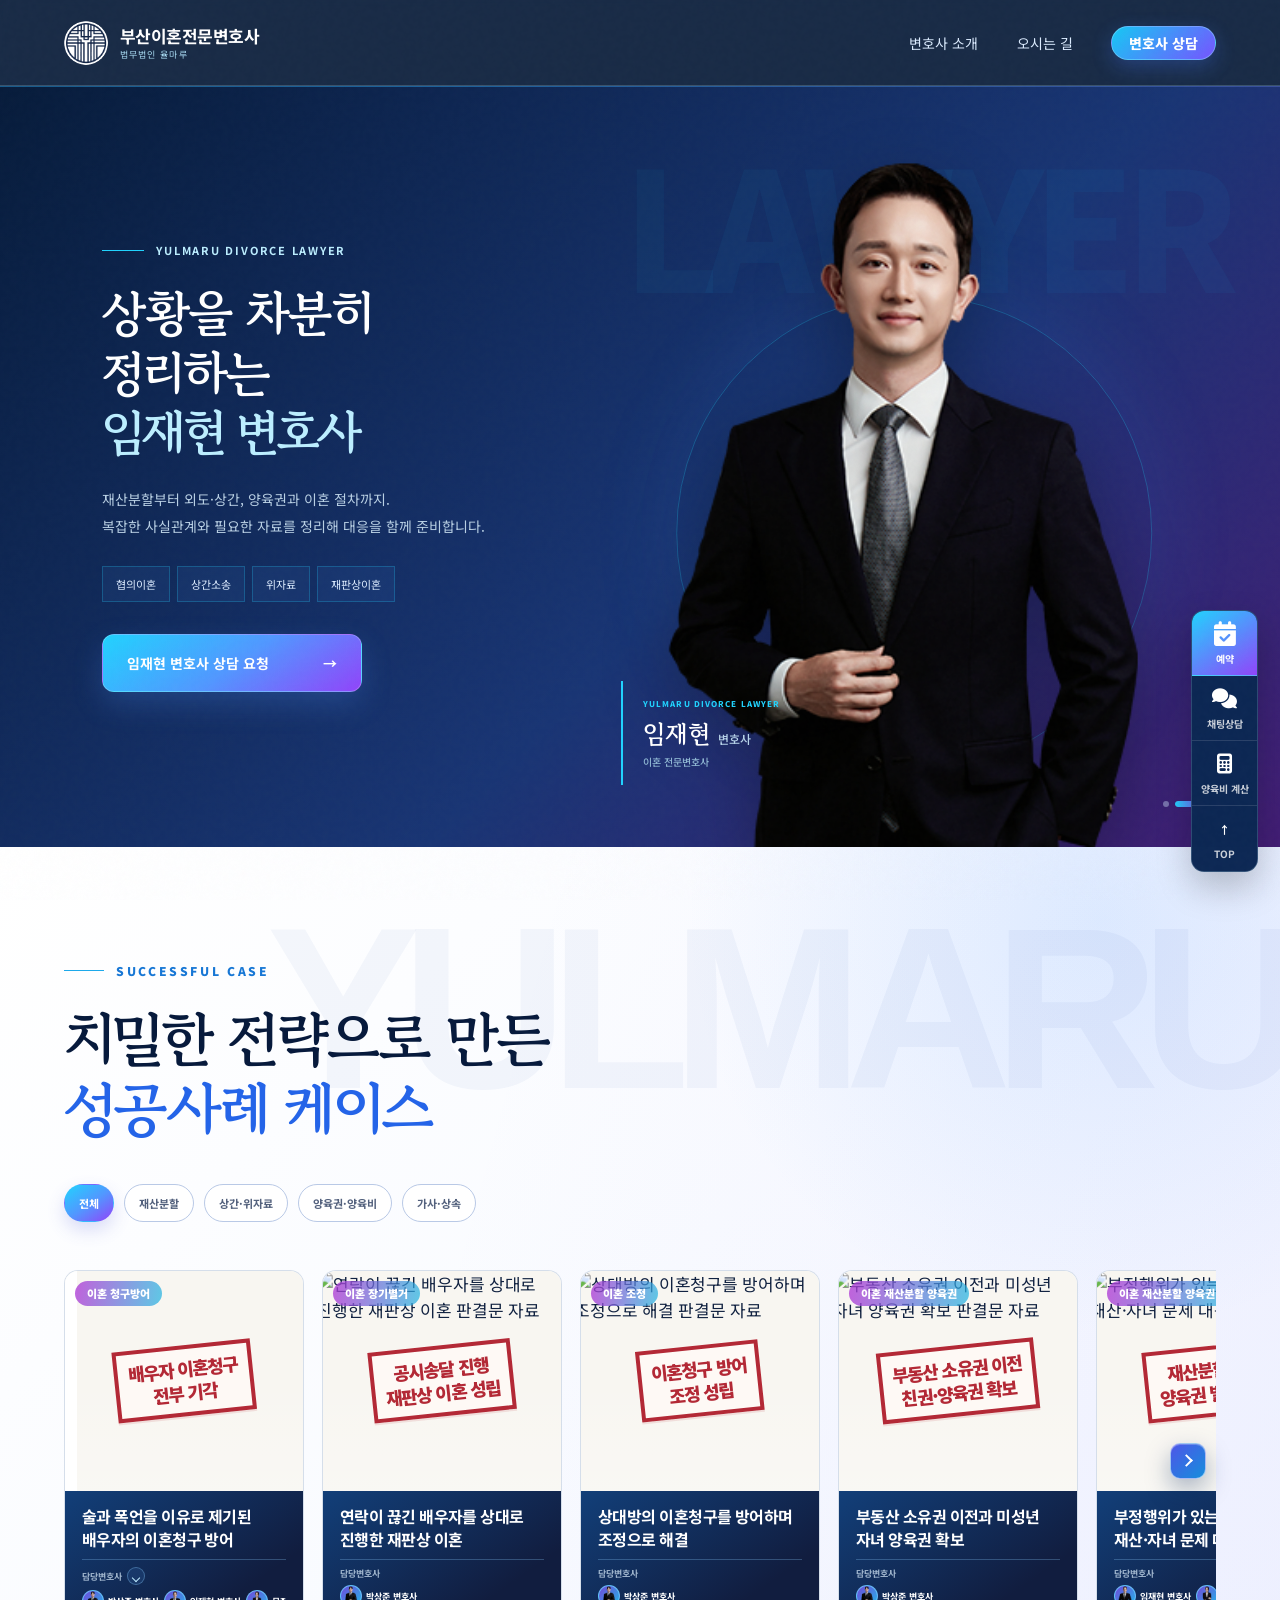
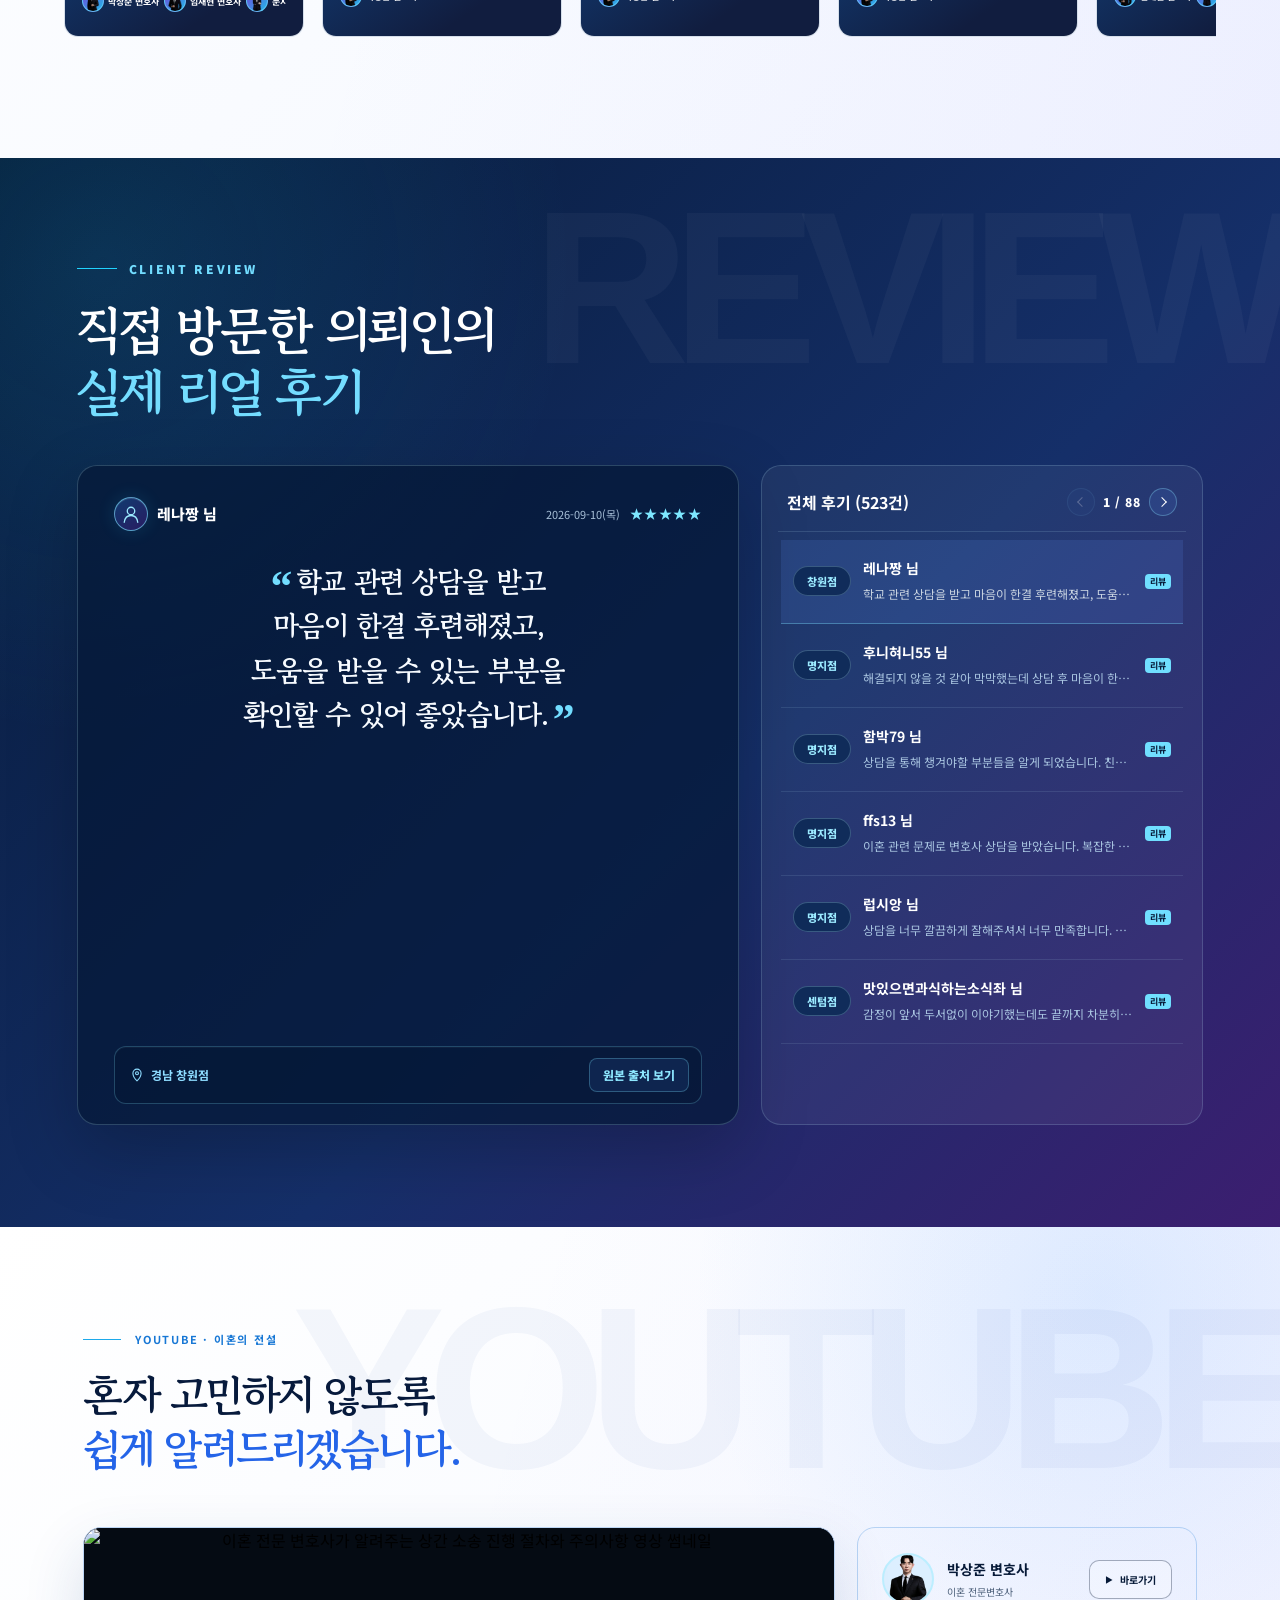
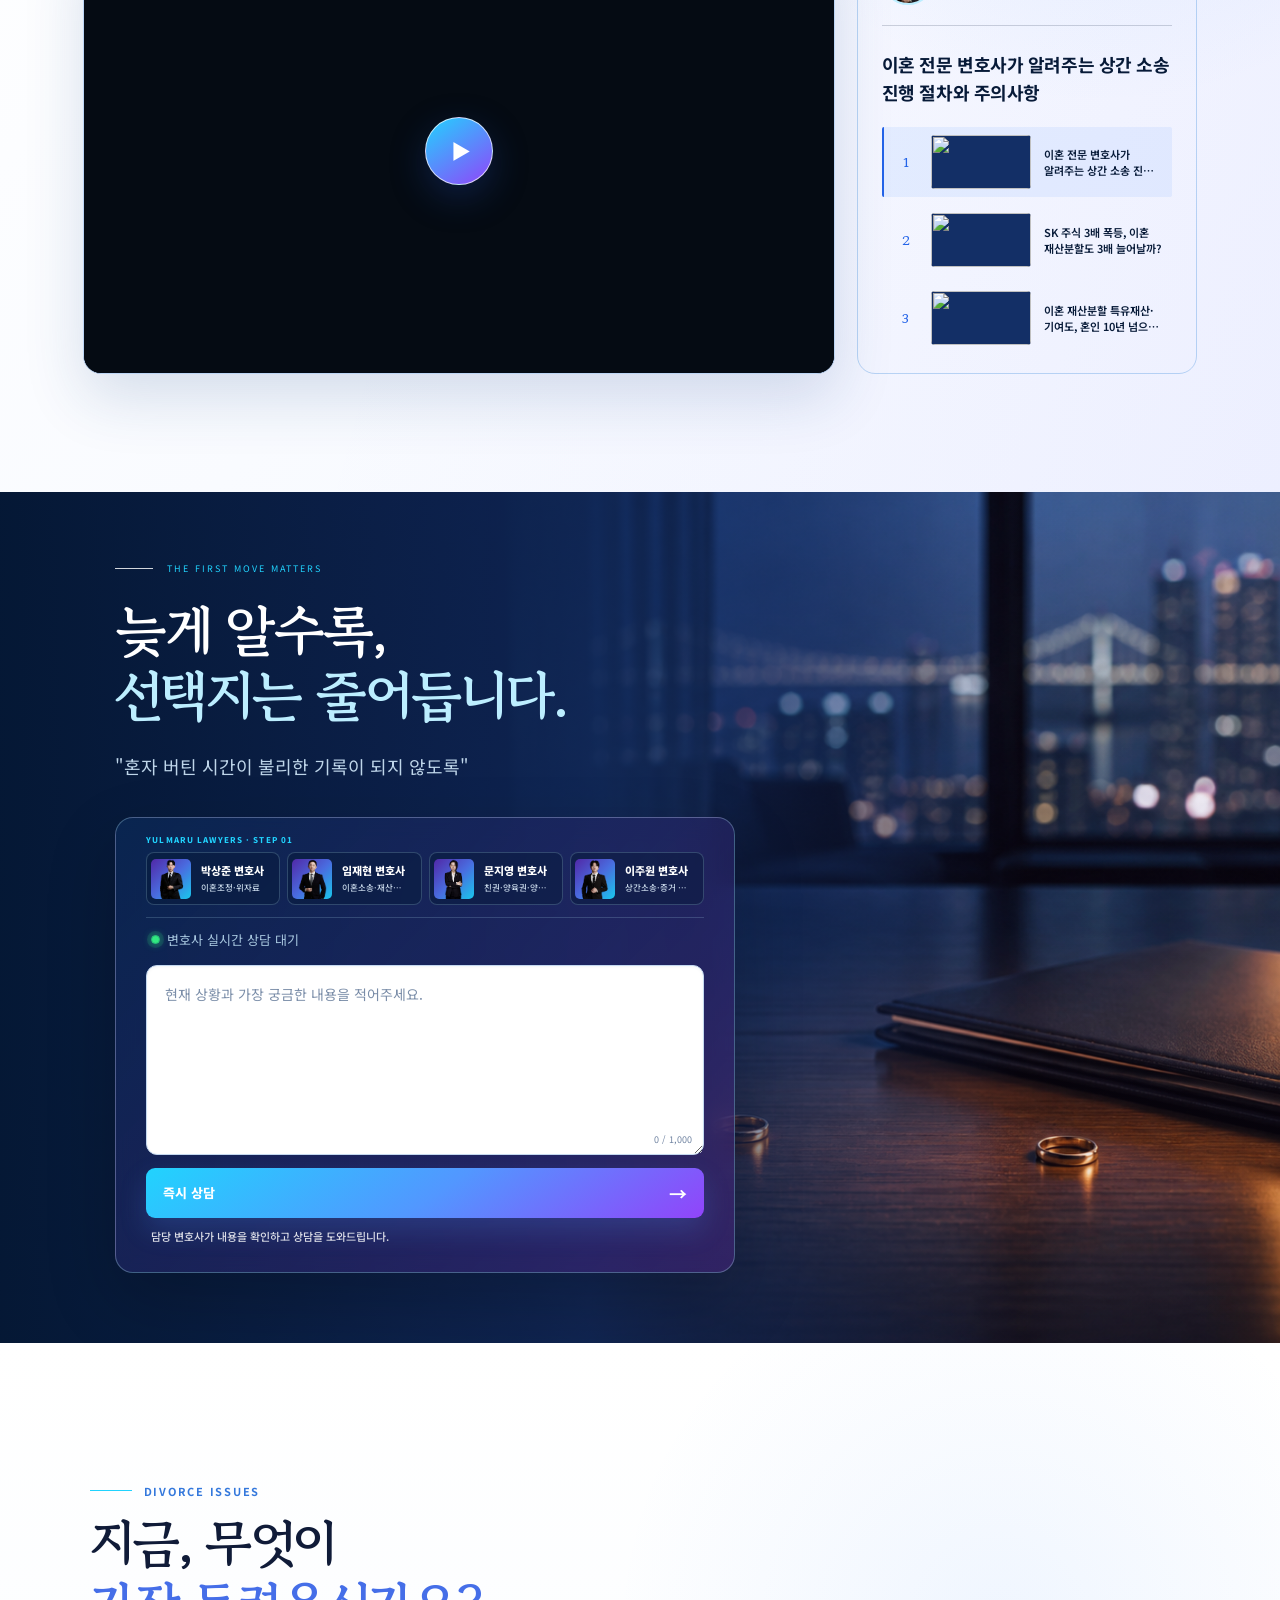
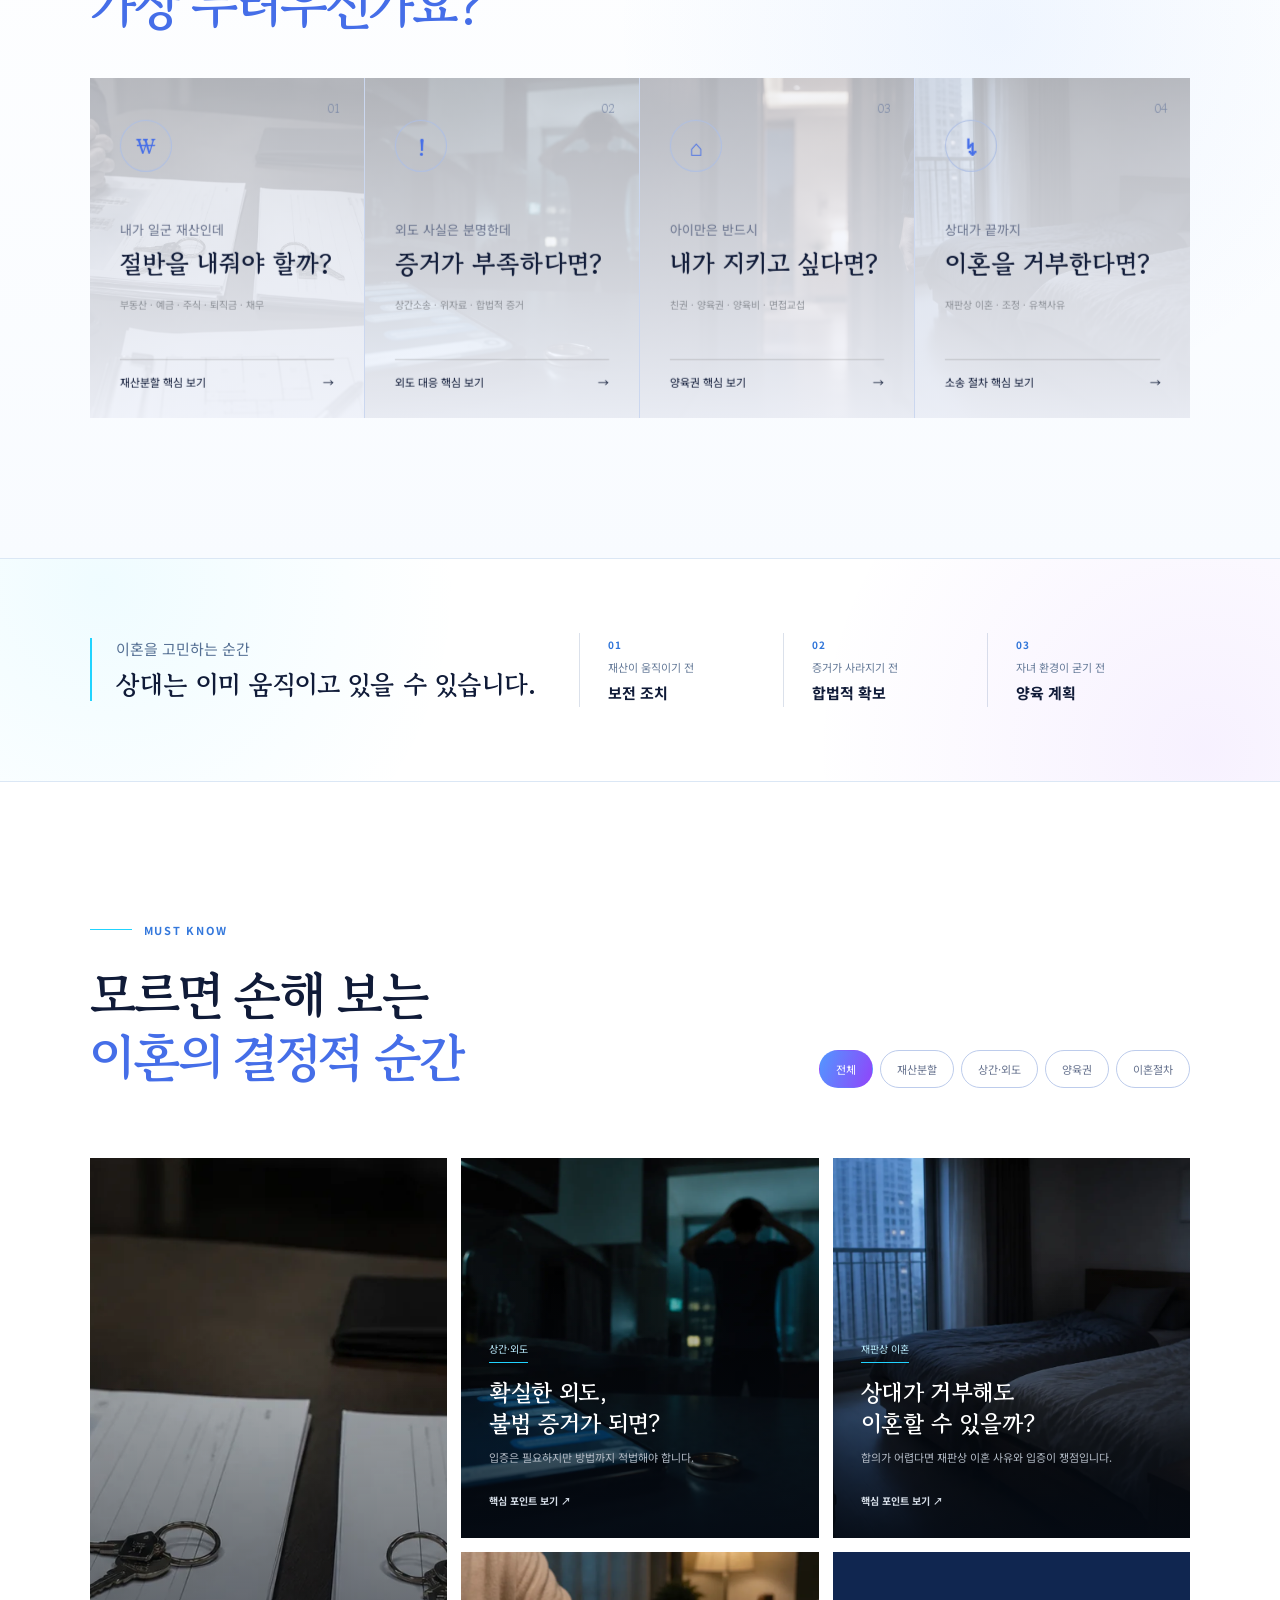
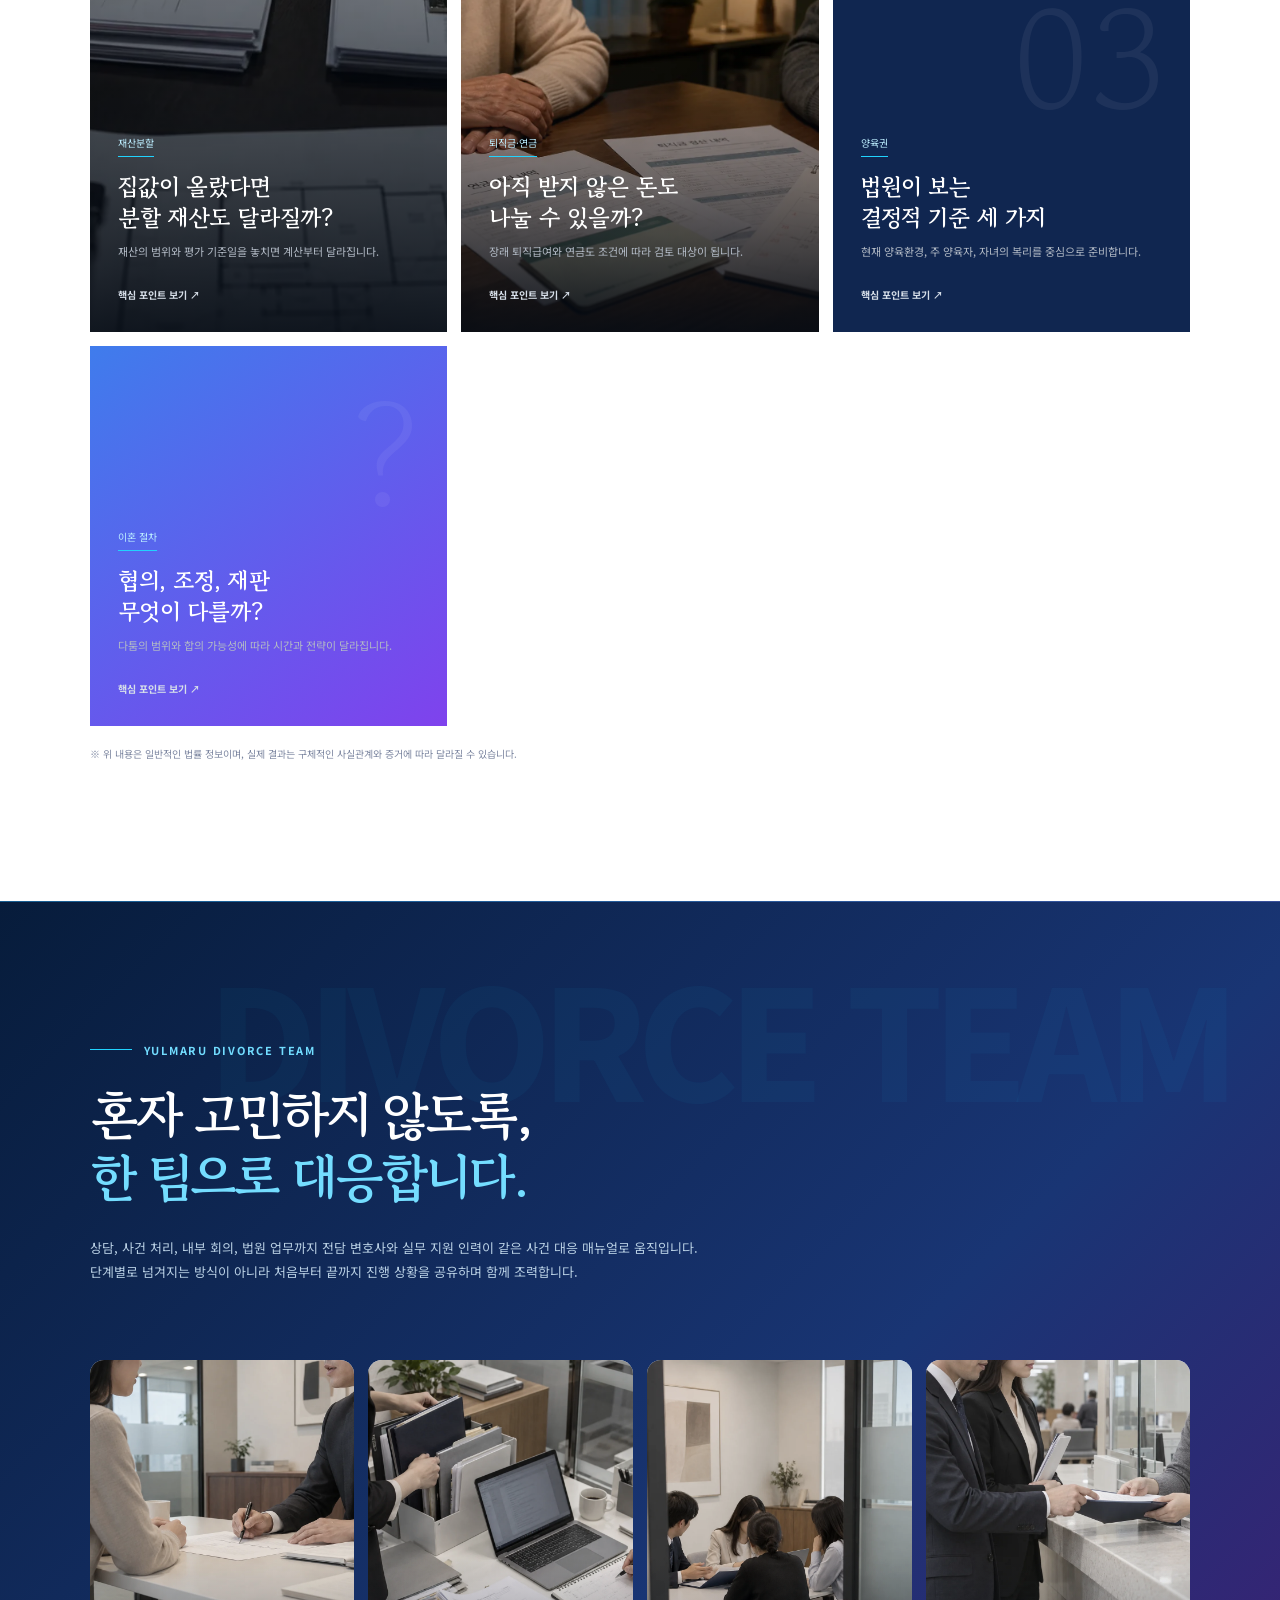
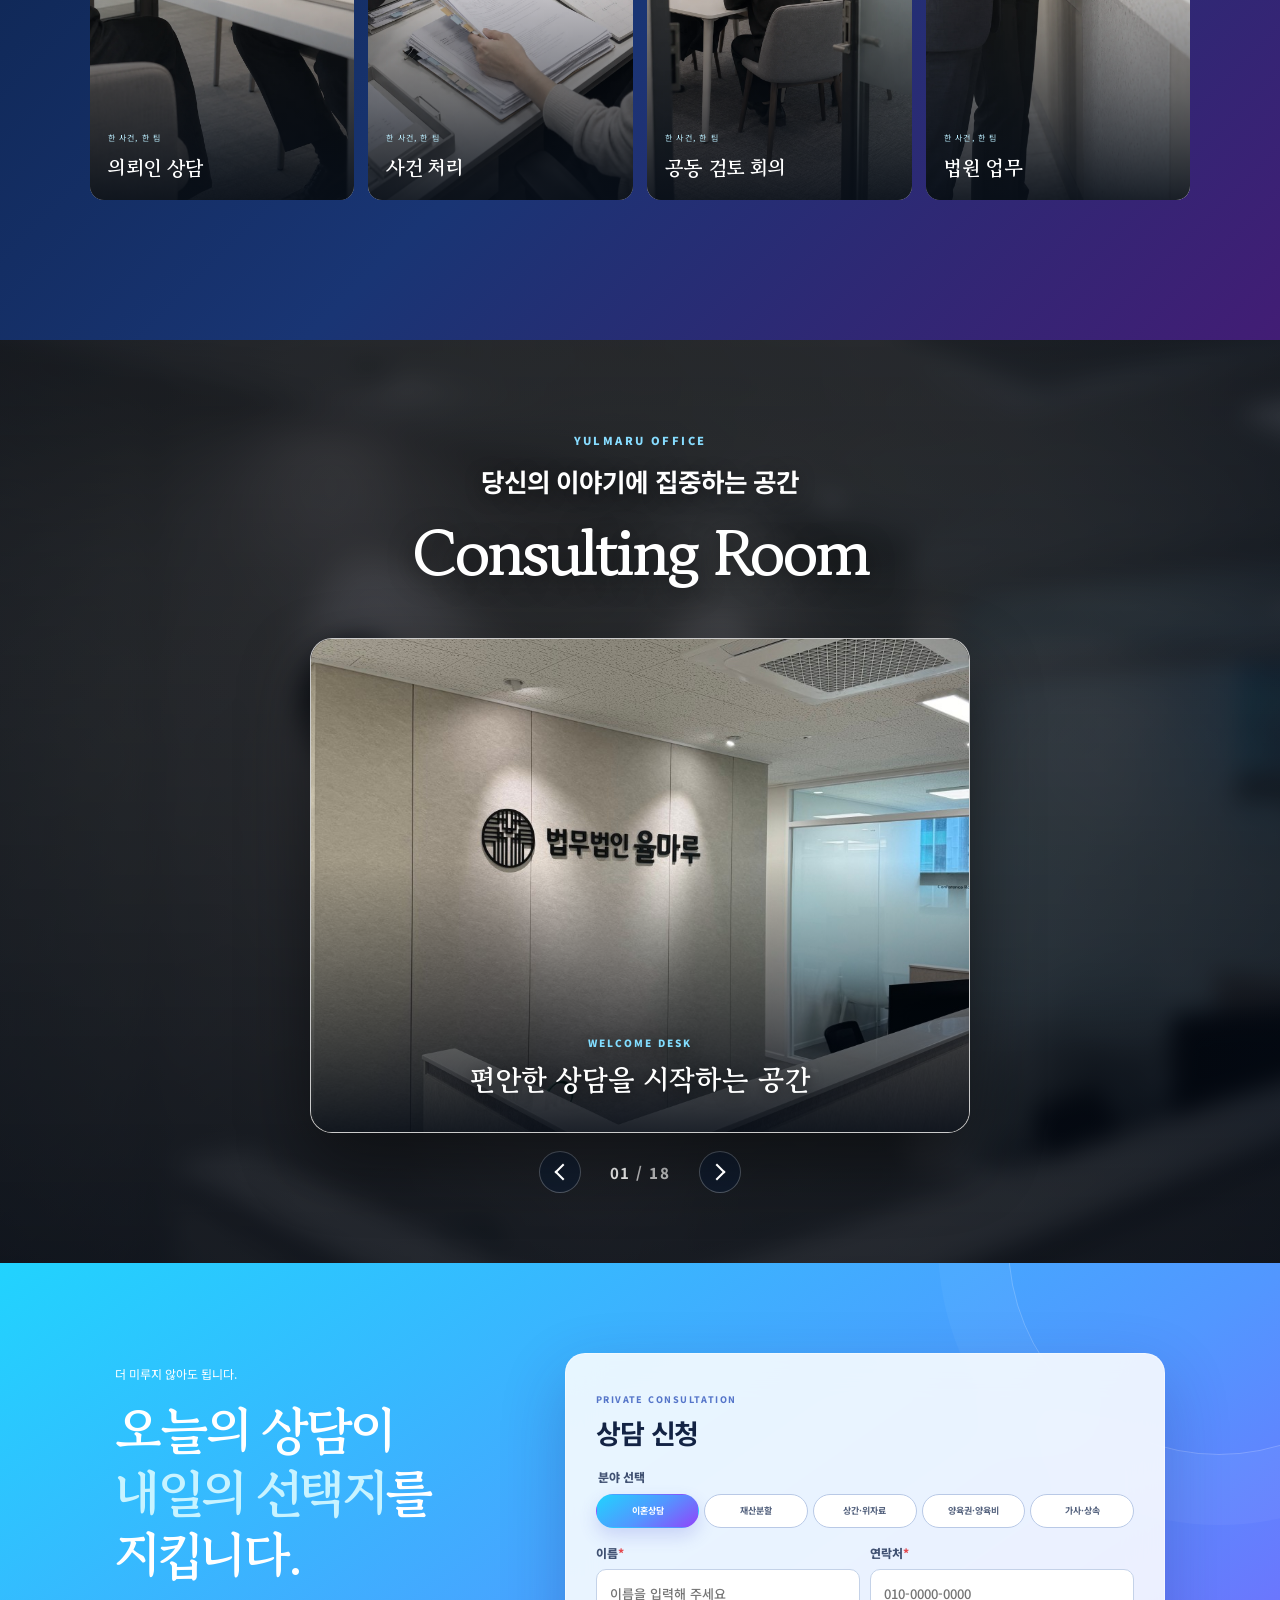
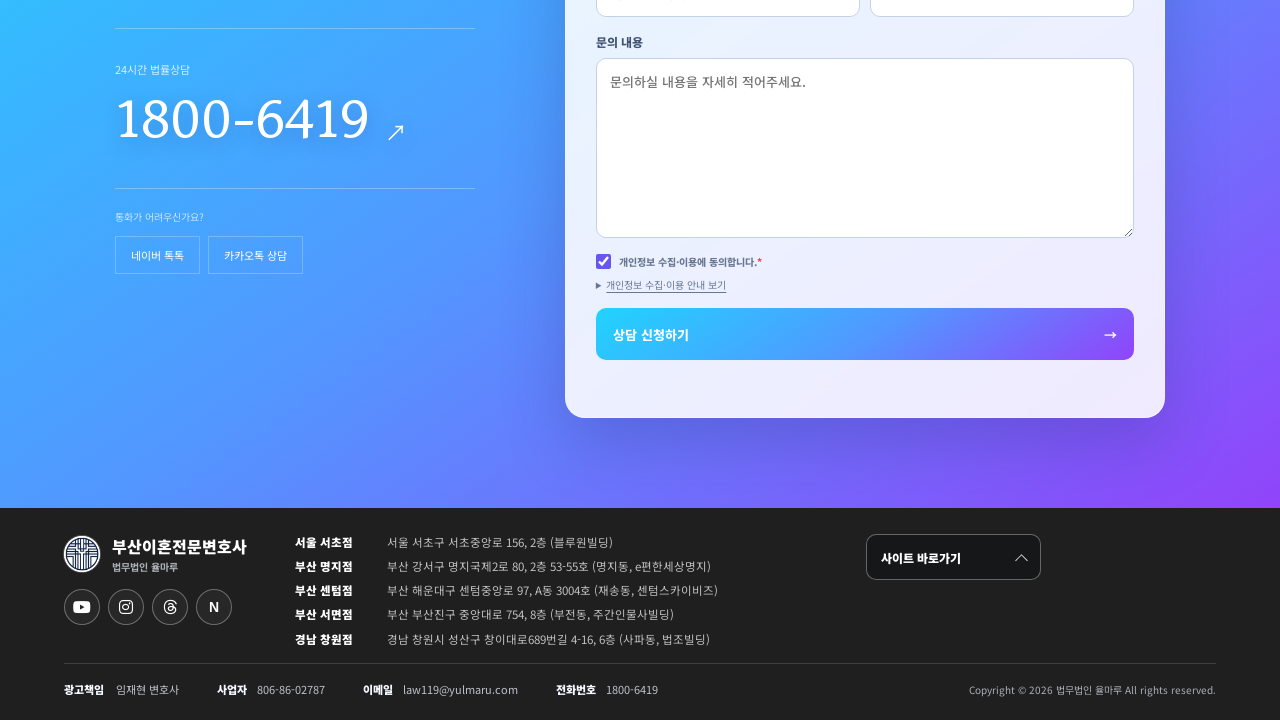
==== commit 2fca8e35: "Add files via upload" ====
--- a/index.html
+++ b/index.html
@@ -10,7 +10,7 @@
   <link rel="preconnect" href="https://fonts.gstatic.com" crossorigin />
   <link href="https://fonts.googleapis.com/css2?family=Gowun+Batang:wght@400;700&family=Material+Symbols+Rounded:opsz,wght,FILL,GRAD@24,500,1,0&family=Noto+Sans+KR:wght@400;500;600;700;800;900&display=swap" rel="stylesheet" />
   <link href="https://cdn.jsdelivr.net/npm/@fortawesome/fontawesome-free@6.7.2/css/all.min.css" rel="stylesheet" />
-  <link rel="stylesheet" href="styles.css?v=20260911-30" />
+  <link rel="stylesheet" href="styles.css?v=20260911-31" />
 </head>
 <body>
   <div class="noise" aria-hidden="true"></div>
@@ -77,7 +77,7 @@
       <div class="client-reviews-layout">
         <article class="client-review-feature reveal" id="client-review-feature" aria-live="polite"></article>
         <div class="client-review-list-wrap reveal delay-1">
-          <div class="client-review-list-head"><b>전체 후기 (<span id="client-review-total">523</span>건)</b><div class="client-review-pager"><button type="button" id="client-review-prev" aria-label="이전 후기 페이지">‹</button><span id="client-review-position">1 / 1</span><button type="button" id="client-review-next" aria-label="다음 후기 페이지">›</button></div></div>
+          <div class="client-review-list-head"><b>전체 후기 (<span id="client-review-total">523</span>건)</b><div class="client-review-pager"><button type="button" id="client-review-prev" aria-label="이전 후기 페이지">‹</button><span id="client-review-position">1 / 88</span><button type="button" id="client-review-next" aria-label="다음 후기 페이지">›</button></div></div>
           <div class="client-review-list" id="client-review-list" role="list"></div>
         </div>
       </div>
@@ -235,11 +235,25 @@
       </div>
     </section>
 
-    <section class="office-gallery" id="office" aria-label="법무법인 율마루 사무실 내부 사진">
+    <section class="office-gallery" id="office" aria-labelledby="office-gallery-title">
       <img class="office-gallery-bg" id="office-gallery-bg" src="assets/office-01.jpg" alt="" aria-hidden="true" />
       <div class="office-gallery-shade" aria-hidden="true"></div>
       <div class="office-gallery-inner">
-        <div class="office-gallery-track" id="office-gallery-track"></div>
+        <p class="office-gallery-eyebrow">YULMARU OFFICE</p>
+        <h2 id="office-gallery-title">당신의 이야기에 집중하는 공간</h2>
+        <p class="office-gallery-title-en">Consulting Room</p>
+        <figure class="office-gallery-card">
+          <img id="office-gallery-image" src="assets/office-01.jpg" alt="법무법인 율마루 안내 데스크" />
+          <figcaption>
+            <small id="office-gallery-label">WELCOME DESK</small>
+            <strong id="office-gallery-caption">편안한 상담을 시작하는 공간</strong>
+          </figcaption>
+        </figure>
+        <div class="office-gallery-controls">
+          <button type="button" data-office-direction="prev" aria-label="이전 사무실 사진"></button>
+          <span><b id="office-gallery-current">01</b> / <em id="office-gallery-total">18</em></span>
+          <button type="button" data-office-direction="next" aria-label="다음 사무실 사진"></button>
+        </div>
       </div>
     </section>
 
@@ -362,7 +376,7 @@
 
   <script src="case-data.js"></script>
   <script src="review-data.js?v=20260911-9"></script>
-  <script src="script.js?v=20260911-29"></script>
+  <script src="script.js?v=20260911-30"></script>
   <script src="mobile-booking.js"></script>
 </body>
 </html>
--- a/styles.css
+++ b/styles.css
@@ -376,20 +376,21 @@
 .lawyer-card h3 { font: 700 20px var(--serif); margin: 7px 0 0; }
 .lawyer-card h3 span { font: 400 10px var(--sans); color: #c6ccd4; }
 
-.office-gallery { position:relative; padding:72px 0; overflow:hidden; color:#fff; background:#07152d; }
+.office-gallery { position:relative; min-height:920px; padding:92px 24px 70px; overflow:hidden; display:grid; place-items:center; color:#fff; background:#07152d; }
 .office-gallery-bg { position:absolute; inset:-35px; width:calc(100% + 70px); height:calc(100% + 70px); object-fit:cover; filter:blur(12px) brightness(.48) saturate(.72); transform:scale(1.04); transition:opacity .32s ease; }
 .office-gallery-shade { position:absolute; inset:0; background:linear-gradient(180deg,rgba(4,12,26,.3),rgba(5,12,24,.55)),radial-gradient(circle at 50% 42%,transparent 0,rgba(3,9,19,.22) 55%,rgba(3,9,19,.56) 100%); }
-.office-gallery-inner { position:relative; z-index:1; width:100%; text-align:center; }
-.office-gallery-track { box-sizing:border-box; width:min(720px,calc(100% - 32px)); margin:0 auto; display:grid; grid-template-columns:repeat(8,minmax(0,1fr)); grid-template-rows:repeat(11,minmax(0,1fr)); gap:6px; aspect-ratio:8/11; }
-.office-gallery-item { position:relative; min-width:0; width:100%; height:100%; padding:0; overflow:hidden; border:1px solid rgba(255,255,255,.42); border-radius:9px; background:#091326; box-shadow:0 8px 20px rgba(0,0,0,.34); opacity:.84; cursor:pointer; transition:opacity .25s ease,transform .25s ease,border-color .25s ease,box-shadow .25s ease; }
-.office-gallery-item img { width:100%; height:100%; object-fit:cover; pointer-events:none; transition:transform .55s ease; }
-.office-gallery-item::after { content:""; position:absolute; inset:35% 0 0; background:linear-gradient(transparent,rgba(1,8,19,.92)); opacity:1; pointer-events:none; }
-.office-gallery-item span { position:absolute; z-index:2; left:6px; right:6px; bottom:6px; display:grid; gap:2px; color:#fff; text-align:left; opacity:1; pointer-events:none; }
-.office-gallery-item span small { overflow:hidden; color:#72ddff; font-size:5px; font-weight:900; letter-spacing:.08em; white-space:nowrap; text-overflow:ellipsis; }
-.office-gallery-item span strong { display:-webkit-box; overflow:hidden; -webkit-box-orient:vertical; -webkit-line-clamp:2; font:700 8px/1.28 var(--sans); word-break:keep-all; }
-.office-gallery-item.active { z-index:2; opacity:1; transform:scale(1.025); border-color:#71ddff; box-shadow:0 24px 58px rgba(0,0,0,.55),0 0 0 2px rgba(75,196,255,.2); }
-.office-gallery-item:hover:not(.active) { opacity:.82; transform:scale(.97); border-color:rgba(113,218,255,.72); }
-.office-gallery.is-changing .office-gallery-bg { opacity:.2; }
+.office-gallery-inner { position:relative; z-index:1; width:min(100%,760px); text-align:center; }
+.office-gallery-eyebrow { margin:0 0 16px; color:#87dcff; font-size:11px; font-weight:900; letter-spacing:.22em; }
+.office-gallery h2 { margin:0; font:700 clamp(20px,2vw,28px)/1.35 var(--sans); letter-spacing:-.035em; text-shadow:0 3px 18px rgba(0,0,0,.45); }
+.office-gallery-title-en { margin:22px 0 54px; font:700 clamp(46px,5vw,72px)/1 var(--serif); letter-spacing:-.045em; text-shadow:0 5px 24px rgba(0,0,0,.52); }
+.office-gallery-card { position:relative; width:min(100%,660px); aspect-ratio:4/3; margin:0 auto; overflow:hidden; border:1px solid rgba(255,255,255,.78); border-radius:22px; background:#111; box-shadow:0 28px 70px rgba(0,0,0,.48); }
+.office-gallery-card::after { content:""; position:absolute; inset:45% 0 0; background:linear-gradient(transparent,rgba(1,8,19,.88)); pointer-events:none; }
+.office-gallery-card img { width:100%; height:100%; object-fit:cover; transition:opacity .22s ease,transform .7s ease; }
+.office-gallery-card figcaption { position:absolute; z-index:2; left:0; right:0; bottom:34px; display:grid; gap:10px; padding:0 24px; color:#fff; text-shadow:0 3px 14px rgba(0,0,0,.65); }
+.office-gallery-card figcaption small { color:#82ddff; font-size:10px; font-weight:900; letter-spacing:.2em; }
+.office-gallery-card figcaption strong { font:700 clamp(20px,2.2vw,30px)/1.35 var(--serif); }
+.office-gallery.is-changing .office-gallery-bg,.office-gallery.is-changing .office-gallery-card img { opacity:.22; }
+.office-gallery.is-changing .office-gallery-card img { transform:scale(1.025); }
 .office-gallery-controls { margin-top:18px; display:flex; align-items:center; justify-content:center; gap:24px; }
 .office-gallery-controls button { width:42px; height:42px; padding:0; border:1px solid rgba(255,255,255,.28); border-radius:50%; background:rgba(8,28,58,.45); cursor:pointer; transition:.2s ease; }
 .office-gallery-controls button::before { content:""; display:block; width:10px; height:10px; margin:auto; border:2px solid #fff; border-width:0 2px 2px 0; }
@@ -729,14 +730,12 @@
   .lawyer-card:nth-child(4) img { object-position: 56% 20%; }
   .lawyer-card:nth-child(even) { transform: none; }
   .lawyer-card h3 { font-size: 17px; }
-  .office-gallery { padding:38px 0; }
-  .office-gallery-track { width:calc(100% - 16px); grid-template-columns:repeat(8,minmax(0,1fr)); grid-template-rows:repeat(11,minmax(0,1fr)); gap:3px; }
-  .office-gallery-item { border-radius:5px; }
-  .office-gallery-item.active { transform:scale(1.035); }
-  .office-gallery-item span { left:3px; right:3px; bottom:3px; gap:1px; }
-  .office-gallery-item span small { display:none; }
-  .office-gallery-item span strong { font-size:5px; line-height:1.15; }
-  .office-gallery-controls { margin-top:12px; gap:18px; }
+  .office-gallery { min-height:680px; padding:72px 16px 54px; }
+  .office-gallery-title-en { margin:15px 0 34px; font-size:42px; }
+  .office-gallery-card { border-radius:16px; }
+  .office-gallery-card figcaption { bottom:22px; gap:7px; padding:0 18px; }
+  .office-gallery-card figcaption strong { font-size:20px; }
+  .office-gallery-controls { margin-top:22px; gap:18px; }
   .final-cta { grid-template-columns: 1fr; gap: 45px; padding: 80px 24px; }
   .final-copy h2 { font-size: 43px; }
   .final-action { padding: 0; }
@@ -1349,6 +1348,9 @@
 .client-review-list-wrap {
   height:660px;
   min-height:660px;
+  max-height:660px;
+  align-self:stretch;
+  box-sizing:border-box;
 }
 .client-review-feature-copy {
   height:100%;
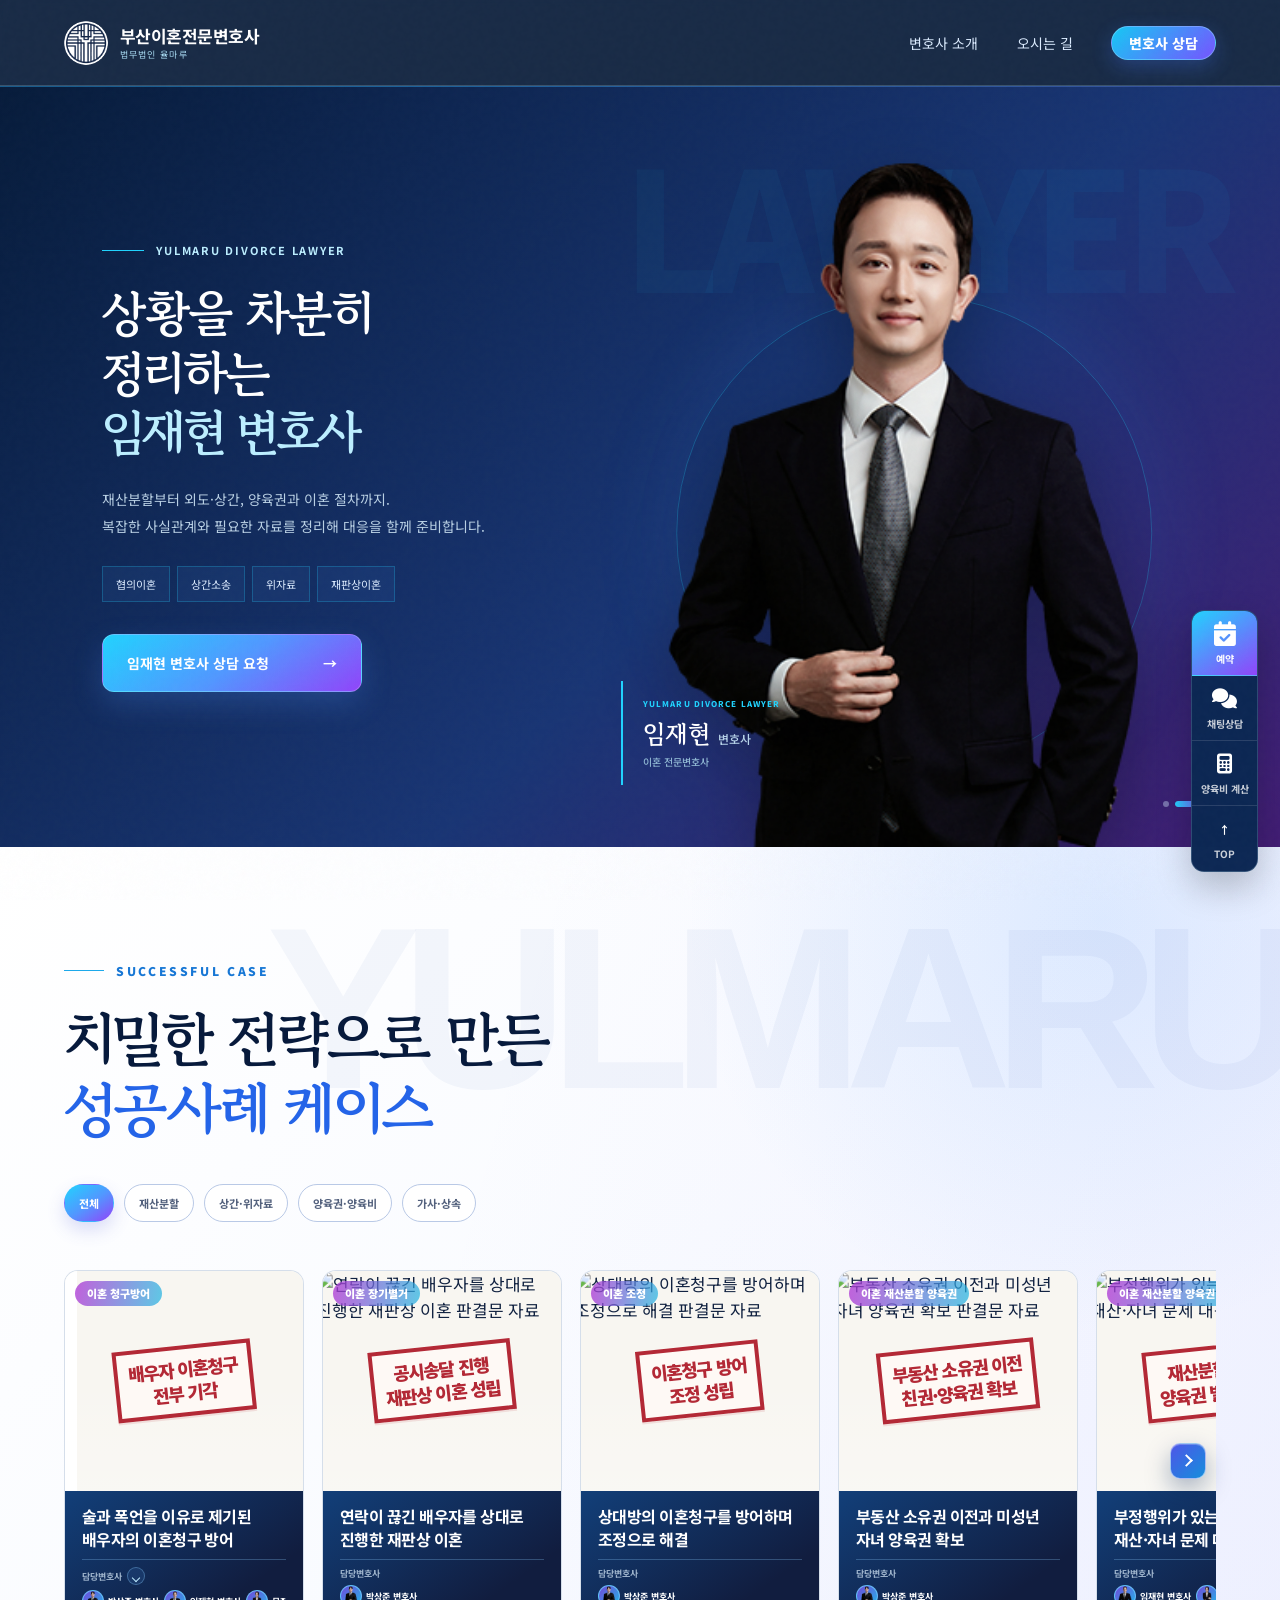
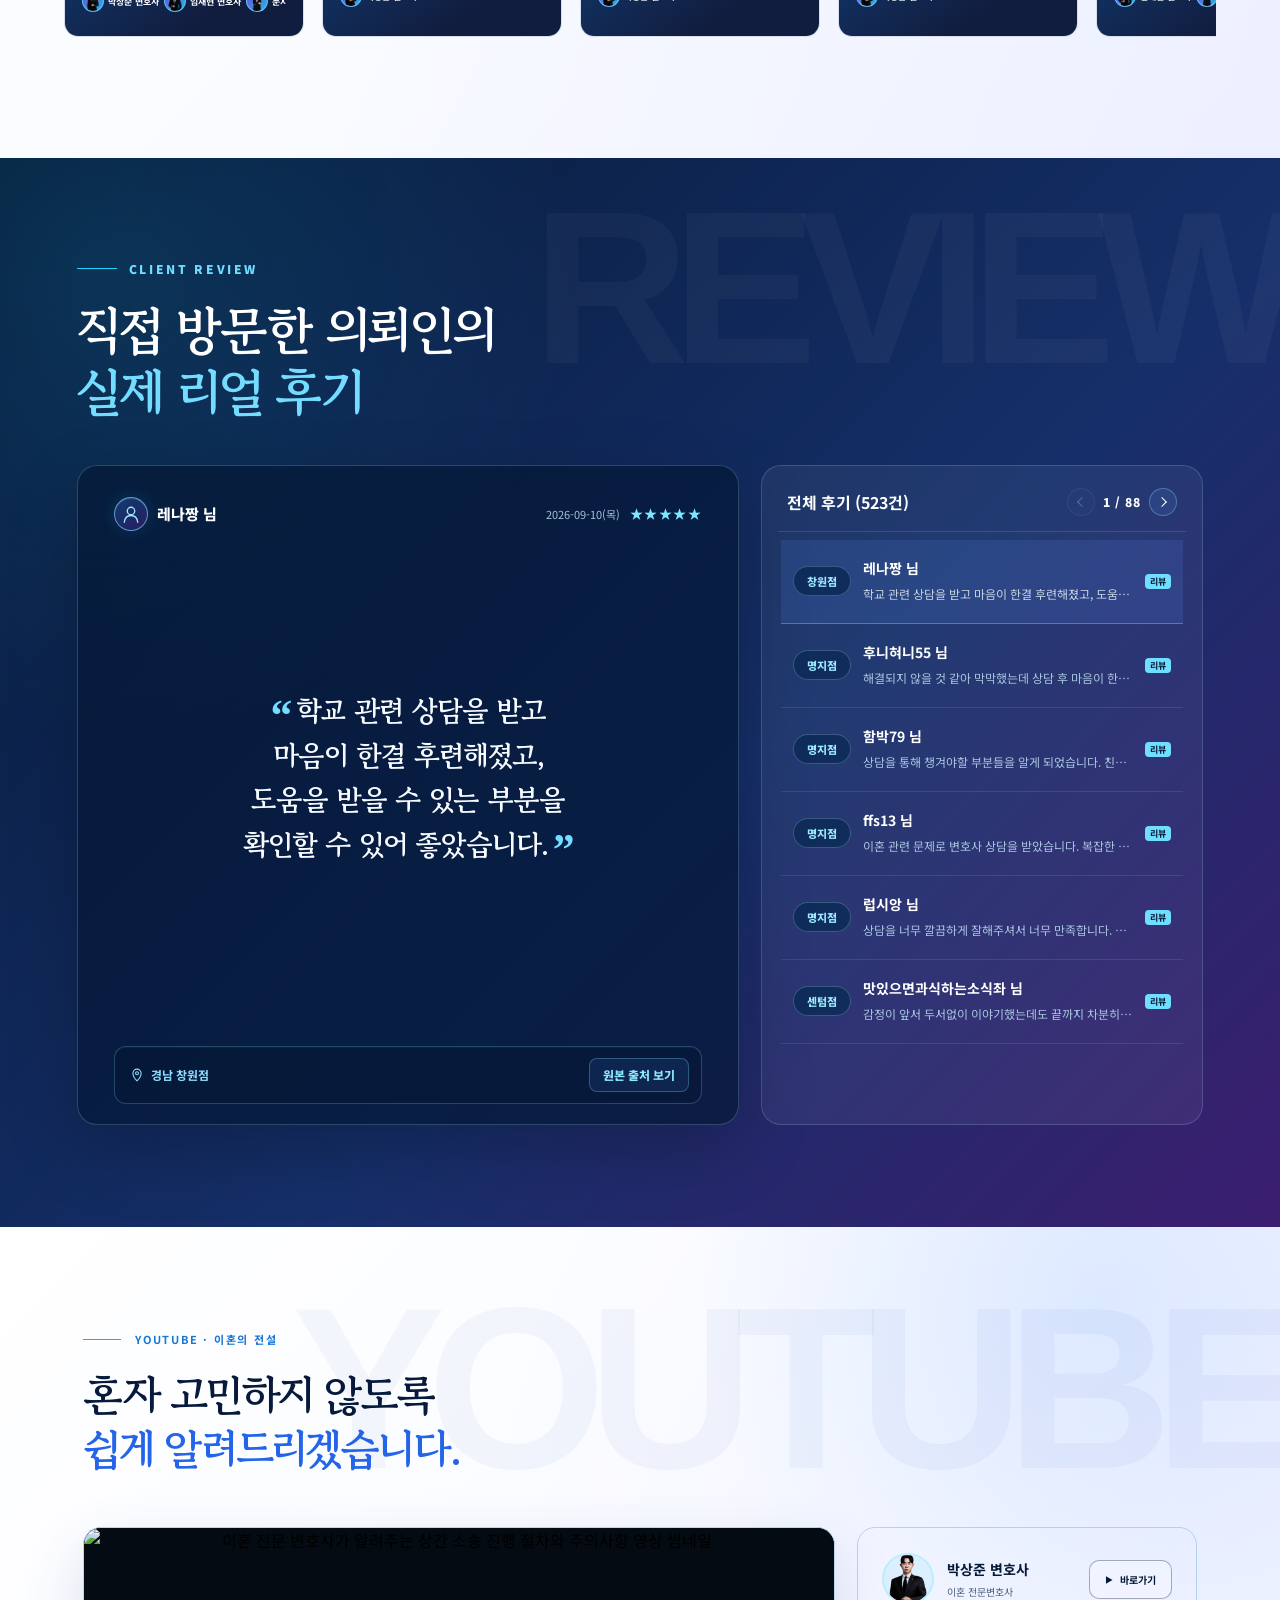
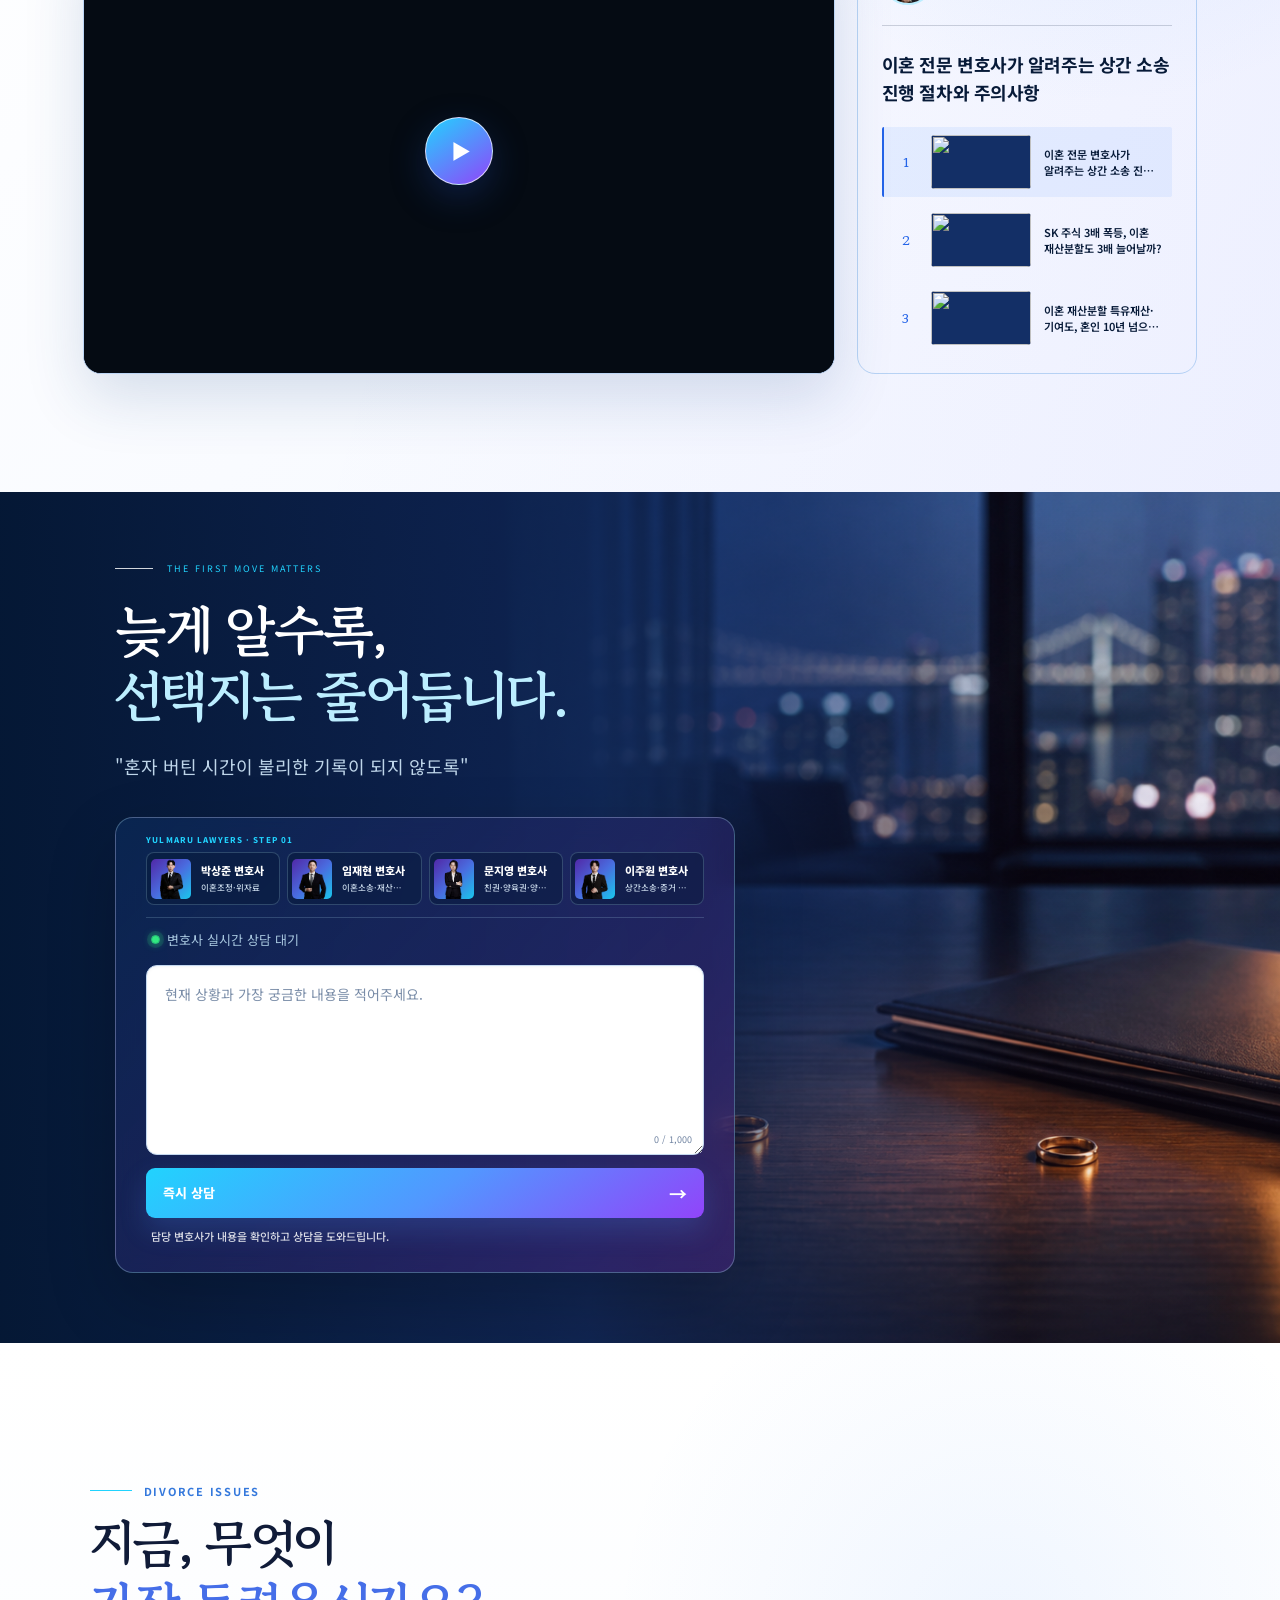
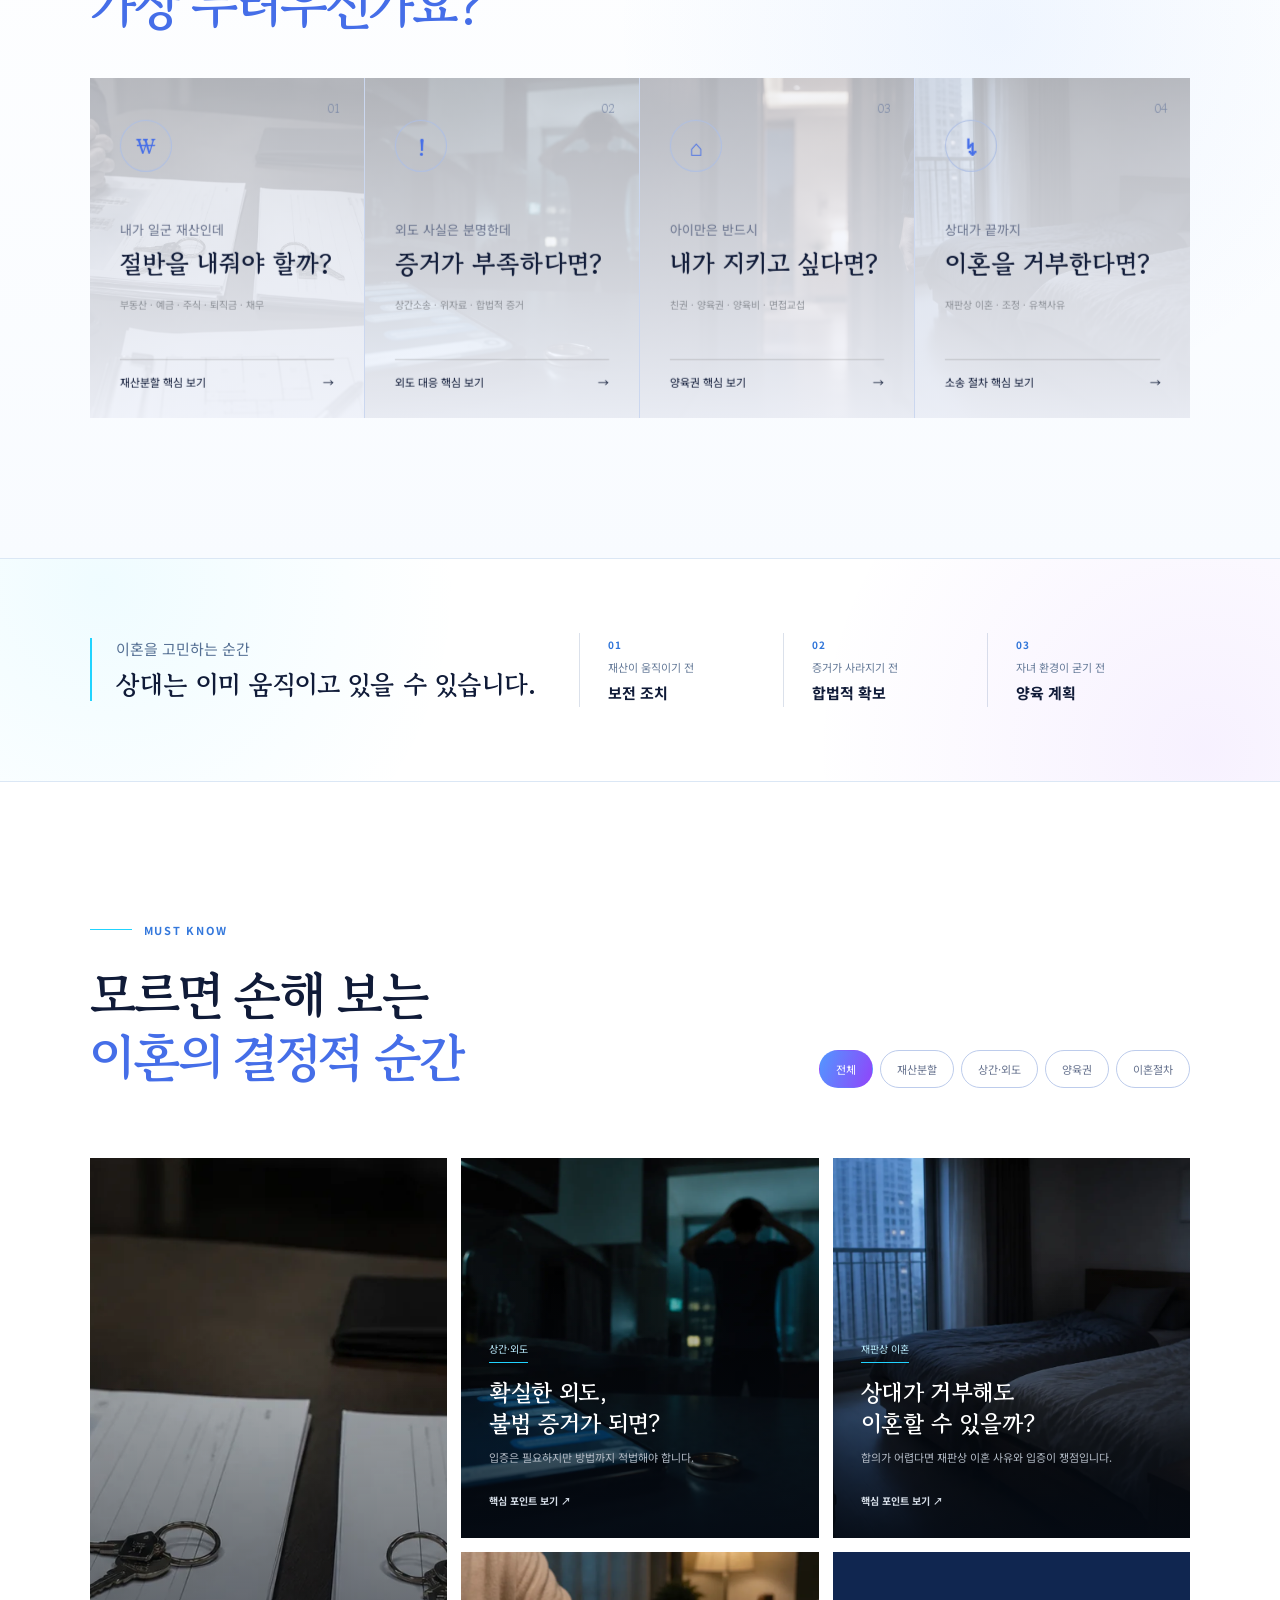
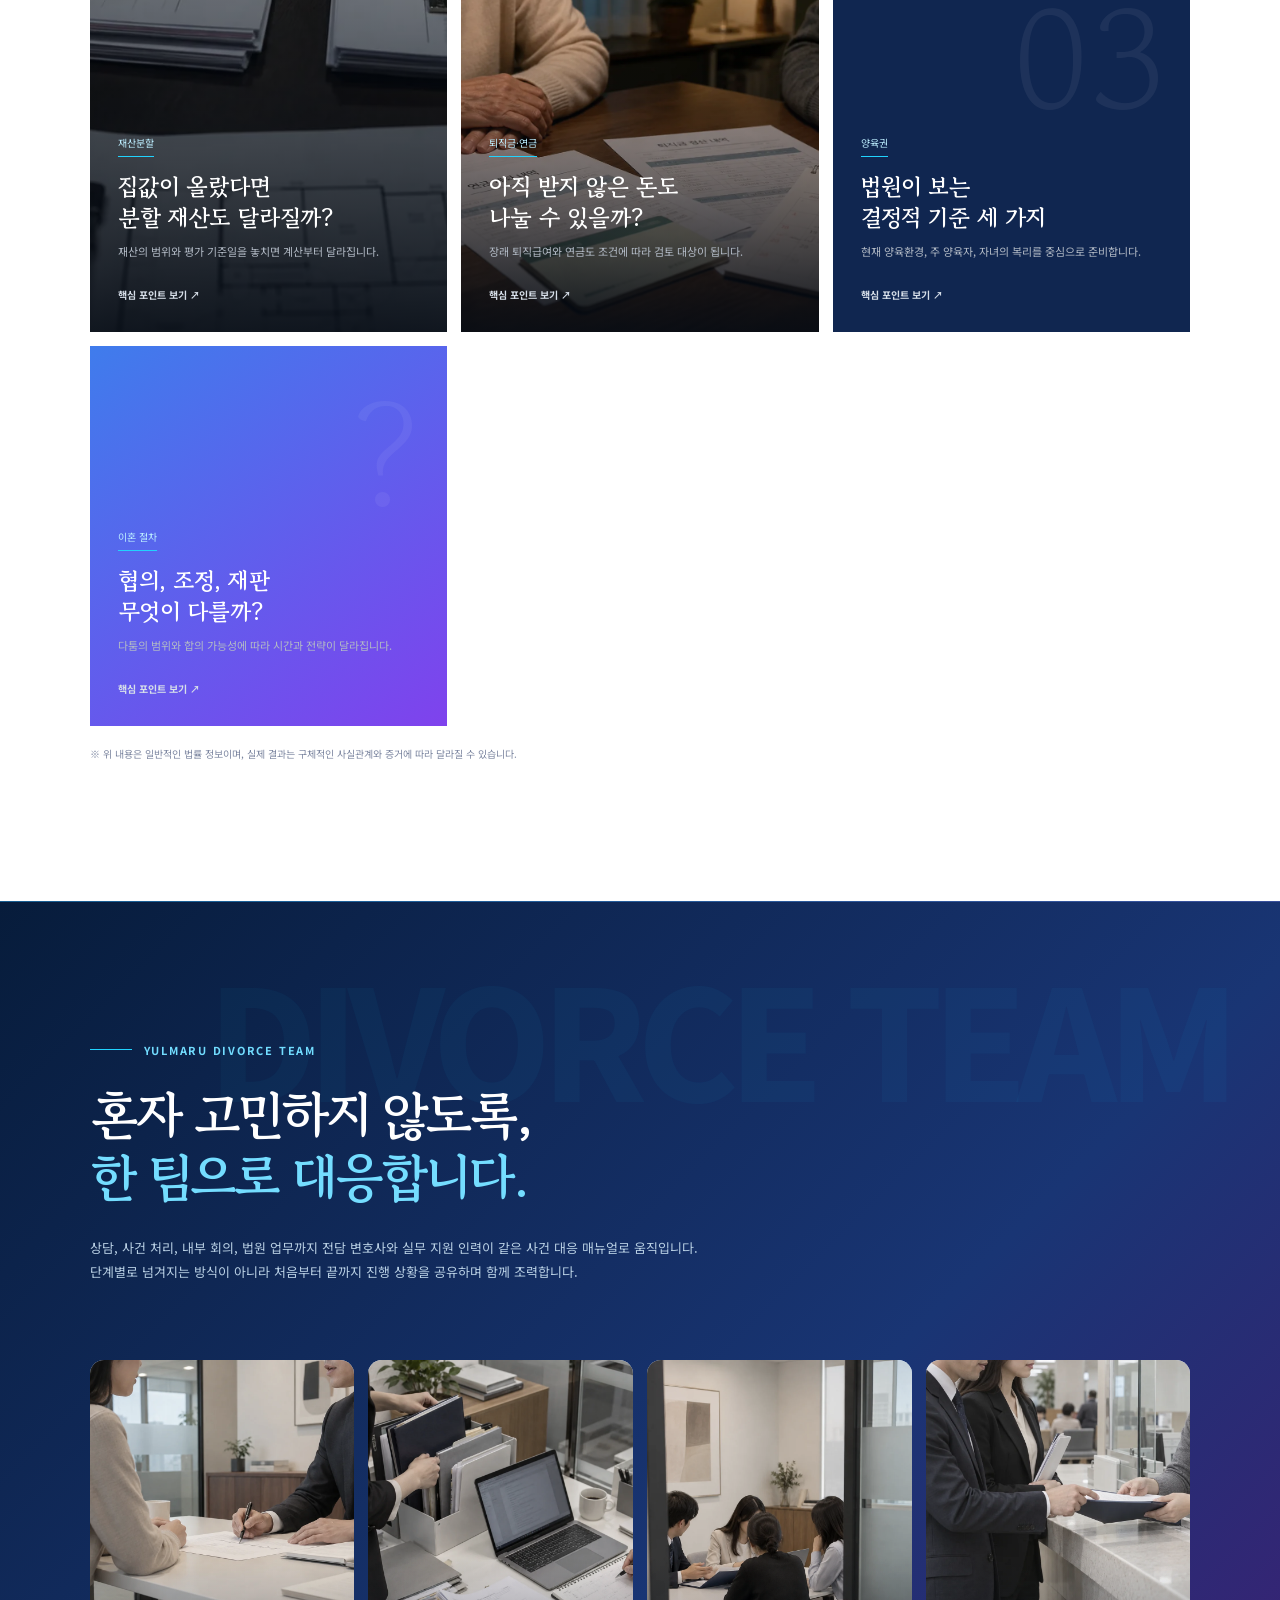
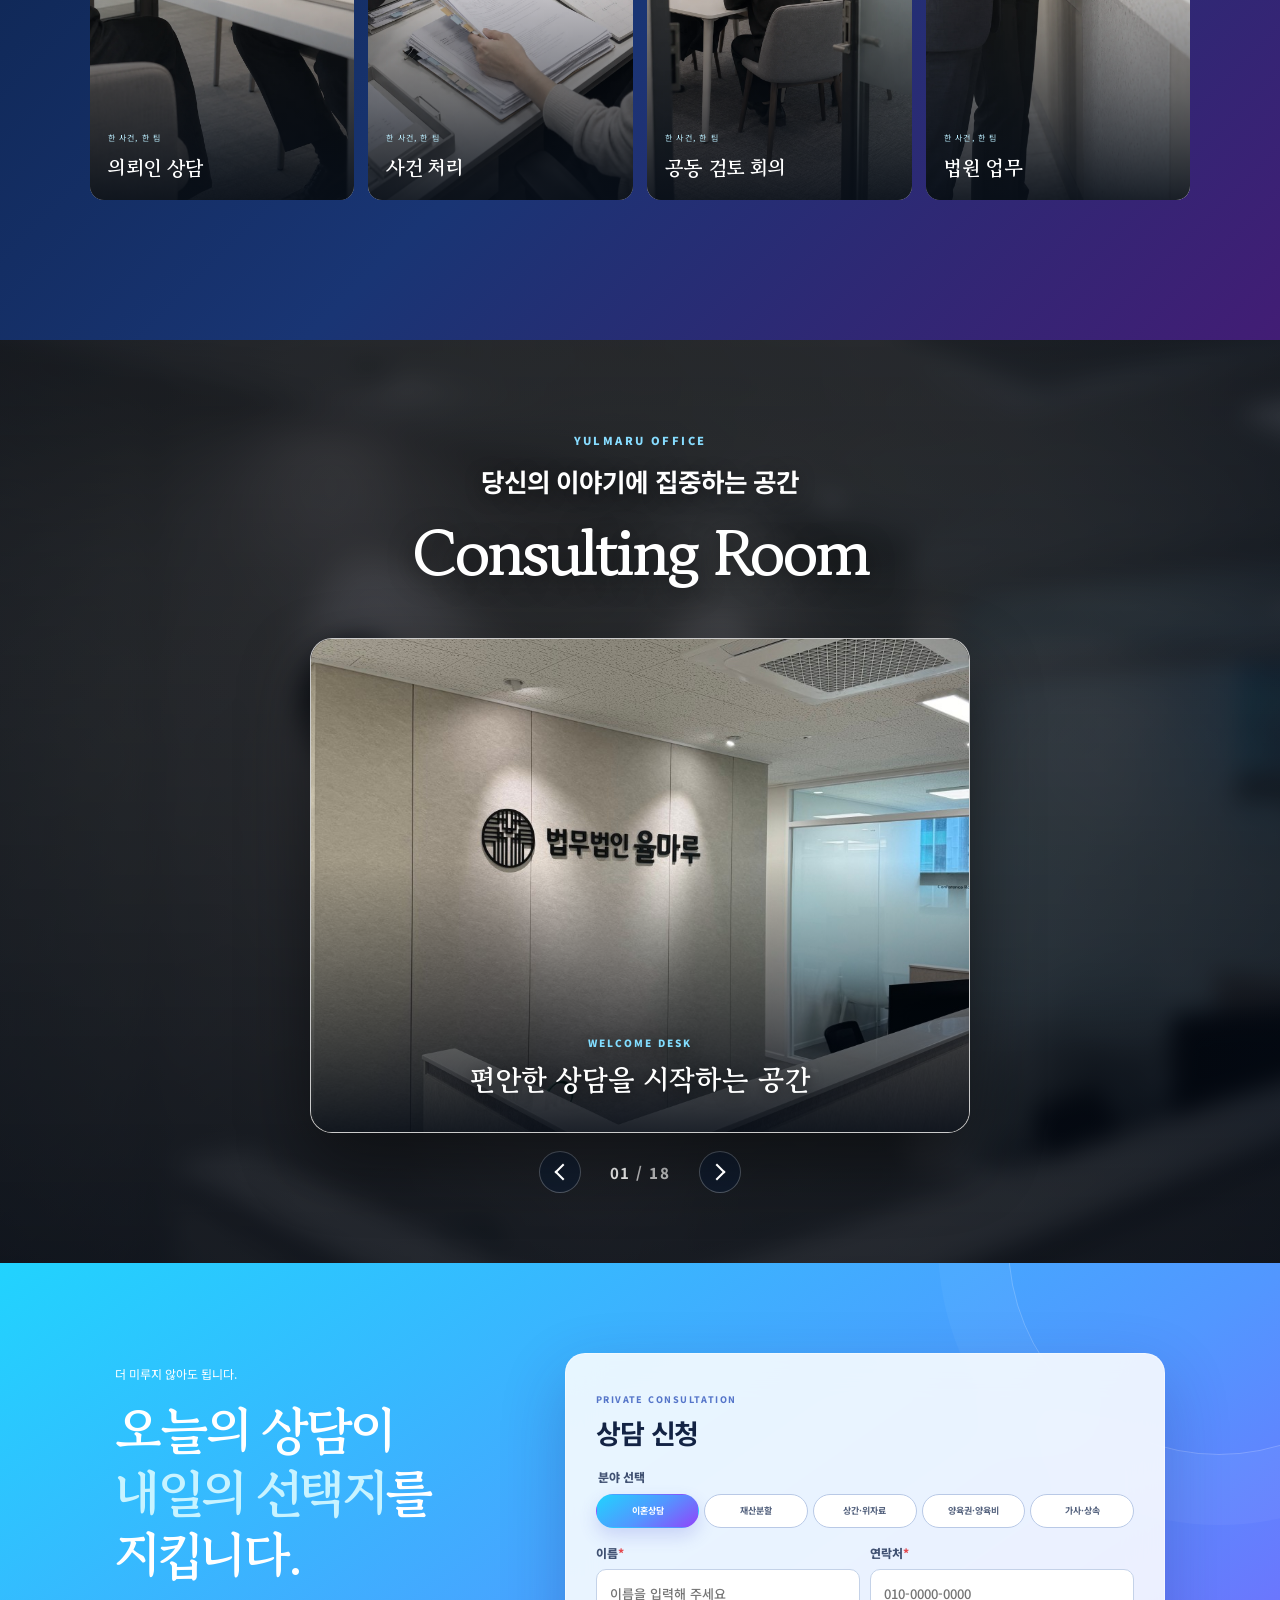
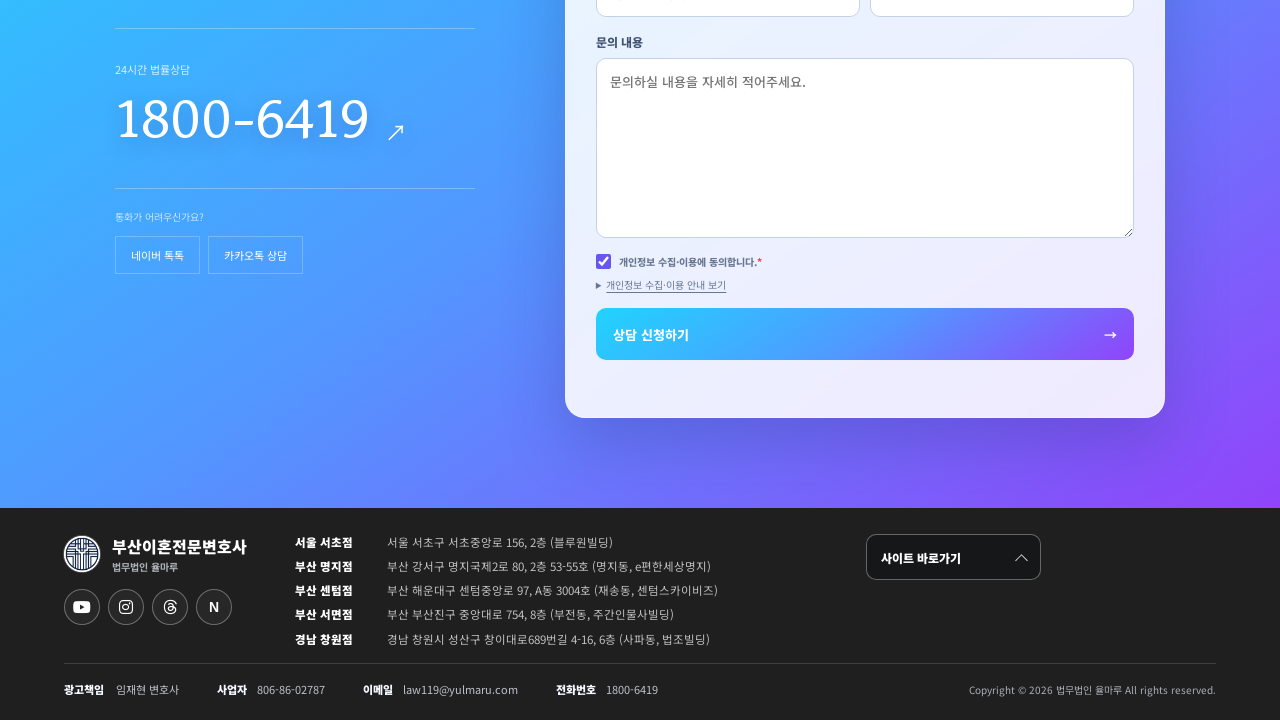
==== commit b403f322: "Add files via upload" ====
--- a/index.html
+++ b/index.html
@@ -10,7 +10,7 @@
   <link rel="preconnect" href="https://fonts.gstatic.com" crossorigin />
   <link href="https://fonts.googleapis.com/css2?family=Gowun+Batang:wght@400;700&family=Material+Symbols+Rounded:opsz,wght,FILL,GRAD@24,500,1,0&family=Noto+Sans+KR:wght@400;500;600;700;800;900&display=swap" rel="stylesheet" />
   <link href="https://cdn.jsdelivr.net/npm/@fortawesome/fontawesome-free@6.7.2/css/all.min.css" rel="stylesheet" />
-  <link rel="stylesheet" href="styles.css?v=20260911-31" />
+  <link rel="stylesheet" href="styles.css?v=20260911-32" />
 </head>
 <body>
   <div class="noise" aria-hidden="true"></div>
--- a/styles.css
+++ b/styles.css
@@ -1512,10 +1512,10 @@
 .client-review-content:not(:has(.client-review-photo)) {
   flex:1;
   min-height:0;
-  margin:28px 0 0;
+  margin:0;
   display:flex;
-  align-items:flex-start;
-  justify-content:flex-start;
+  align-items:center;
+  justify-content:center;
 }
 .client-review-content:not(:has(.client-review-photo)) blockquote {
   width:100%;
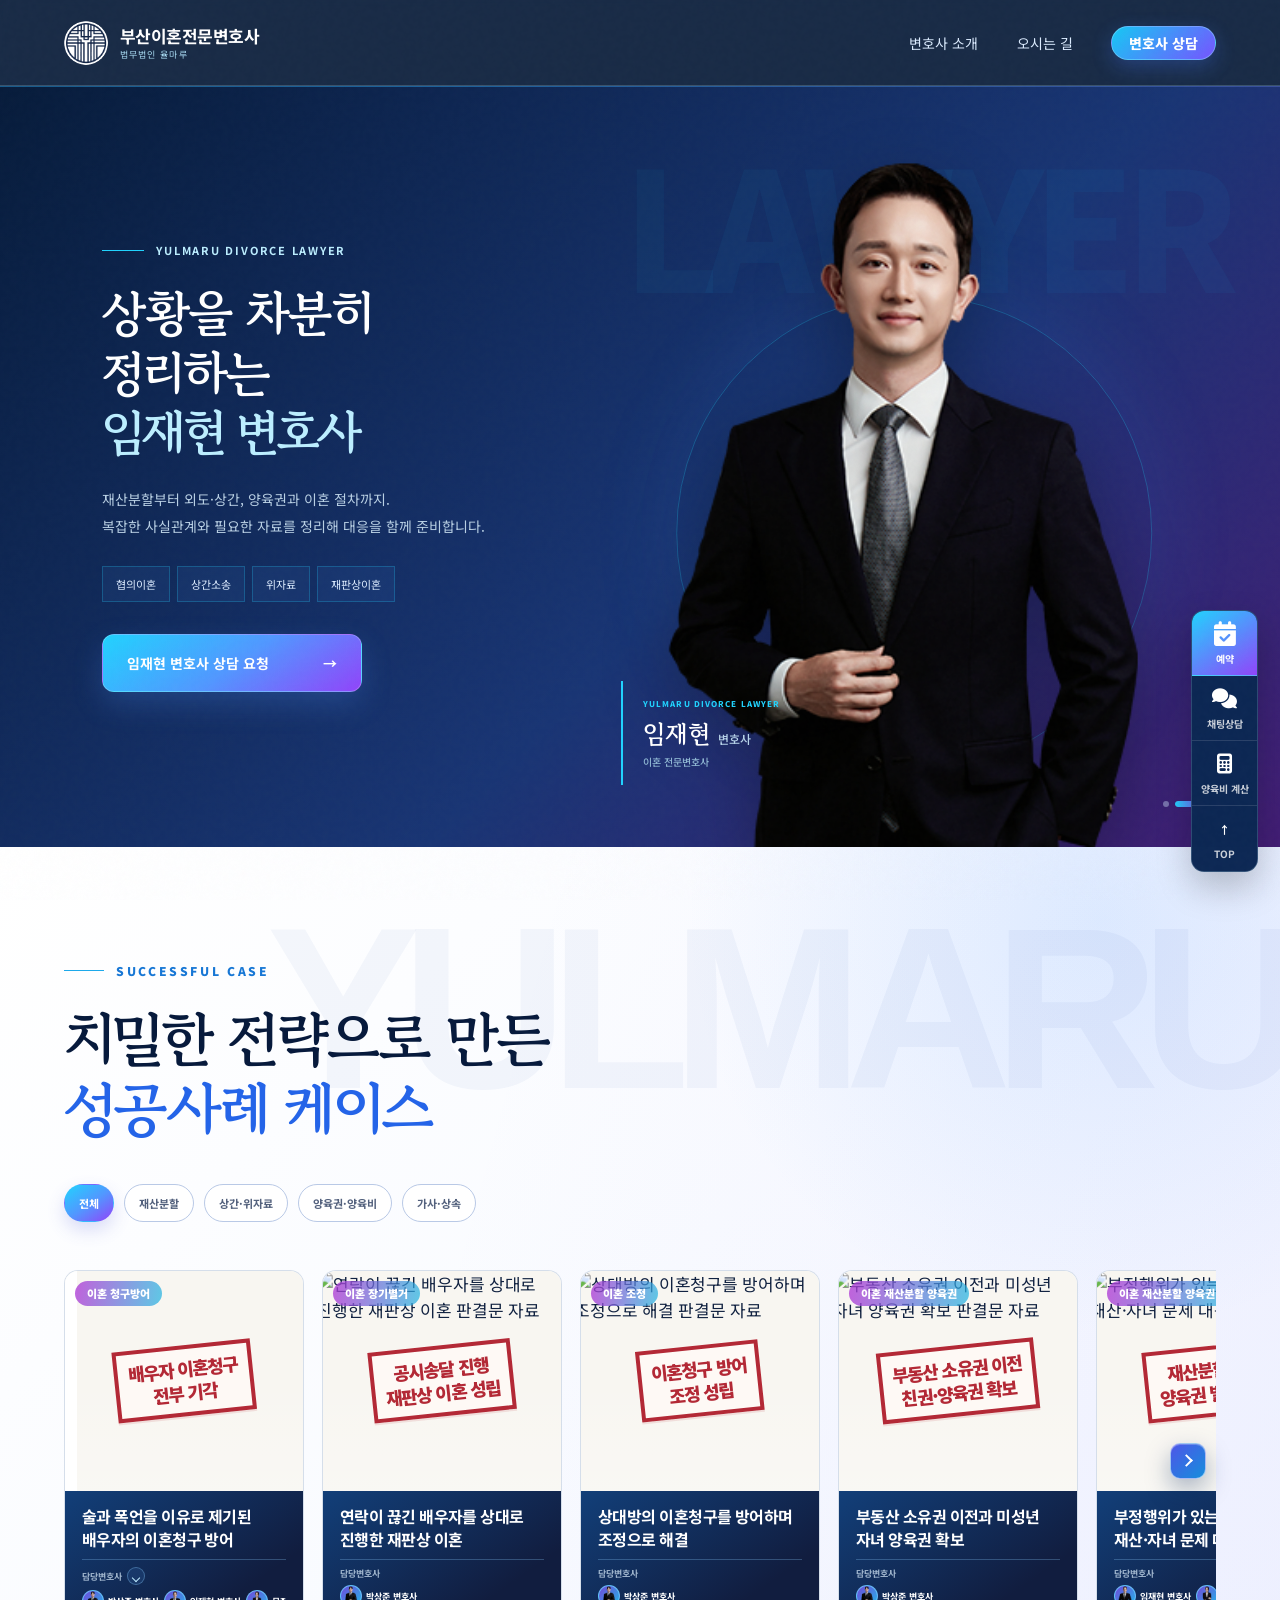
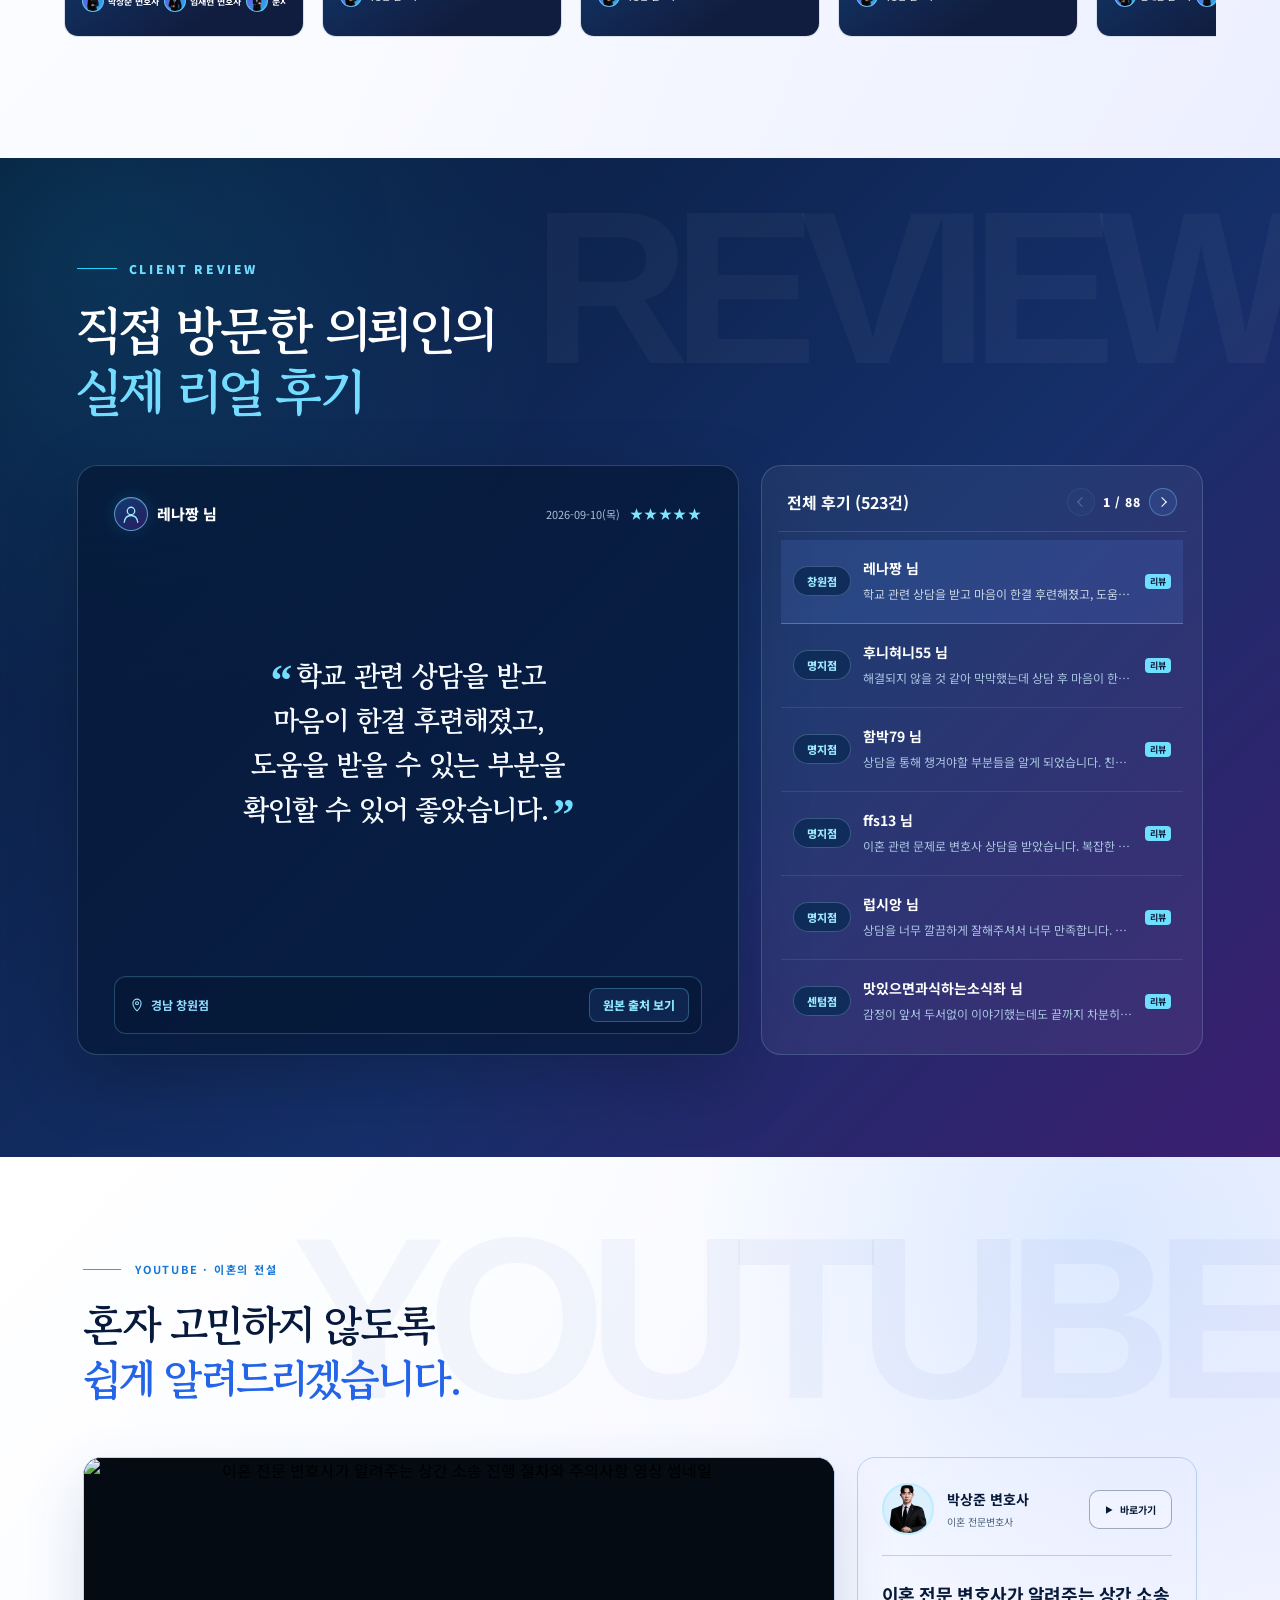
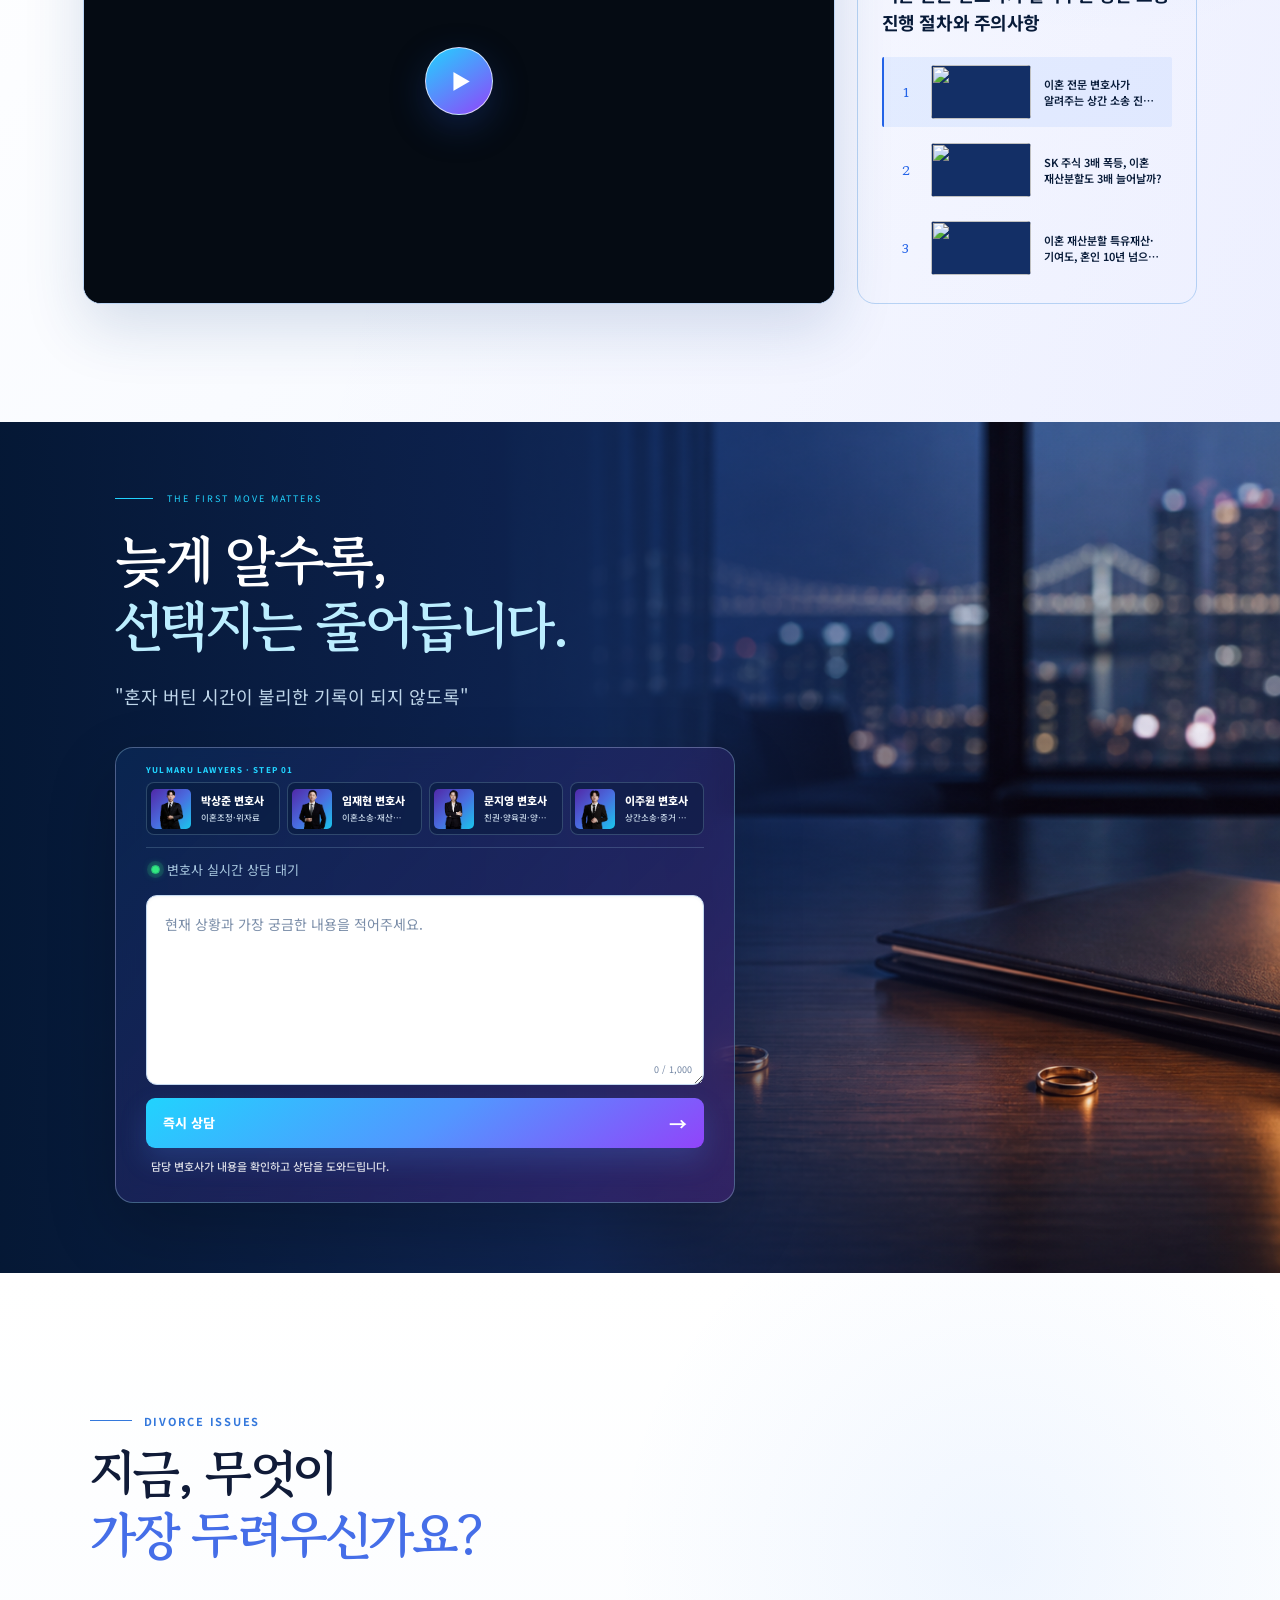
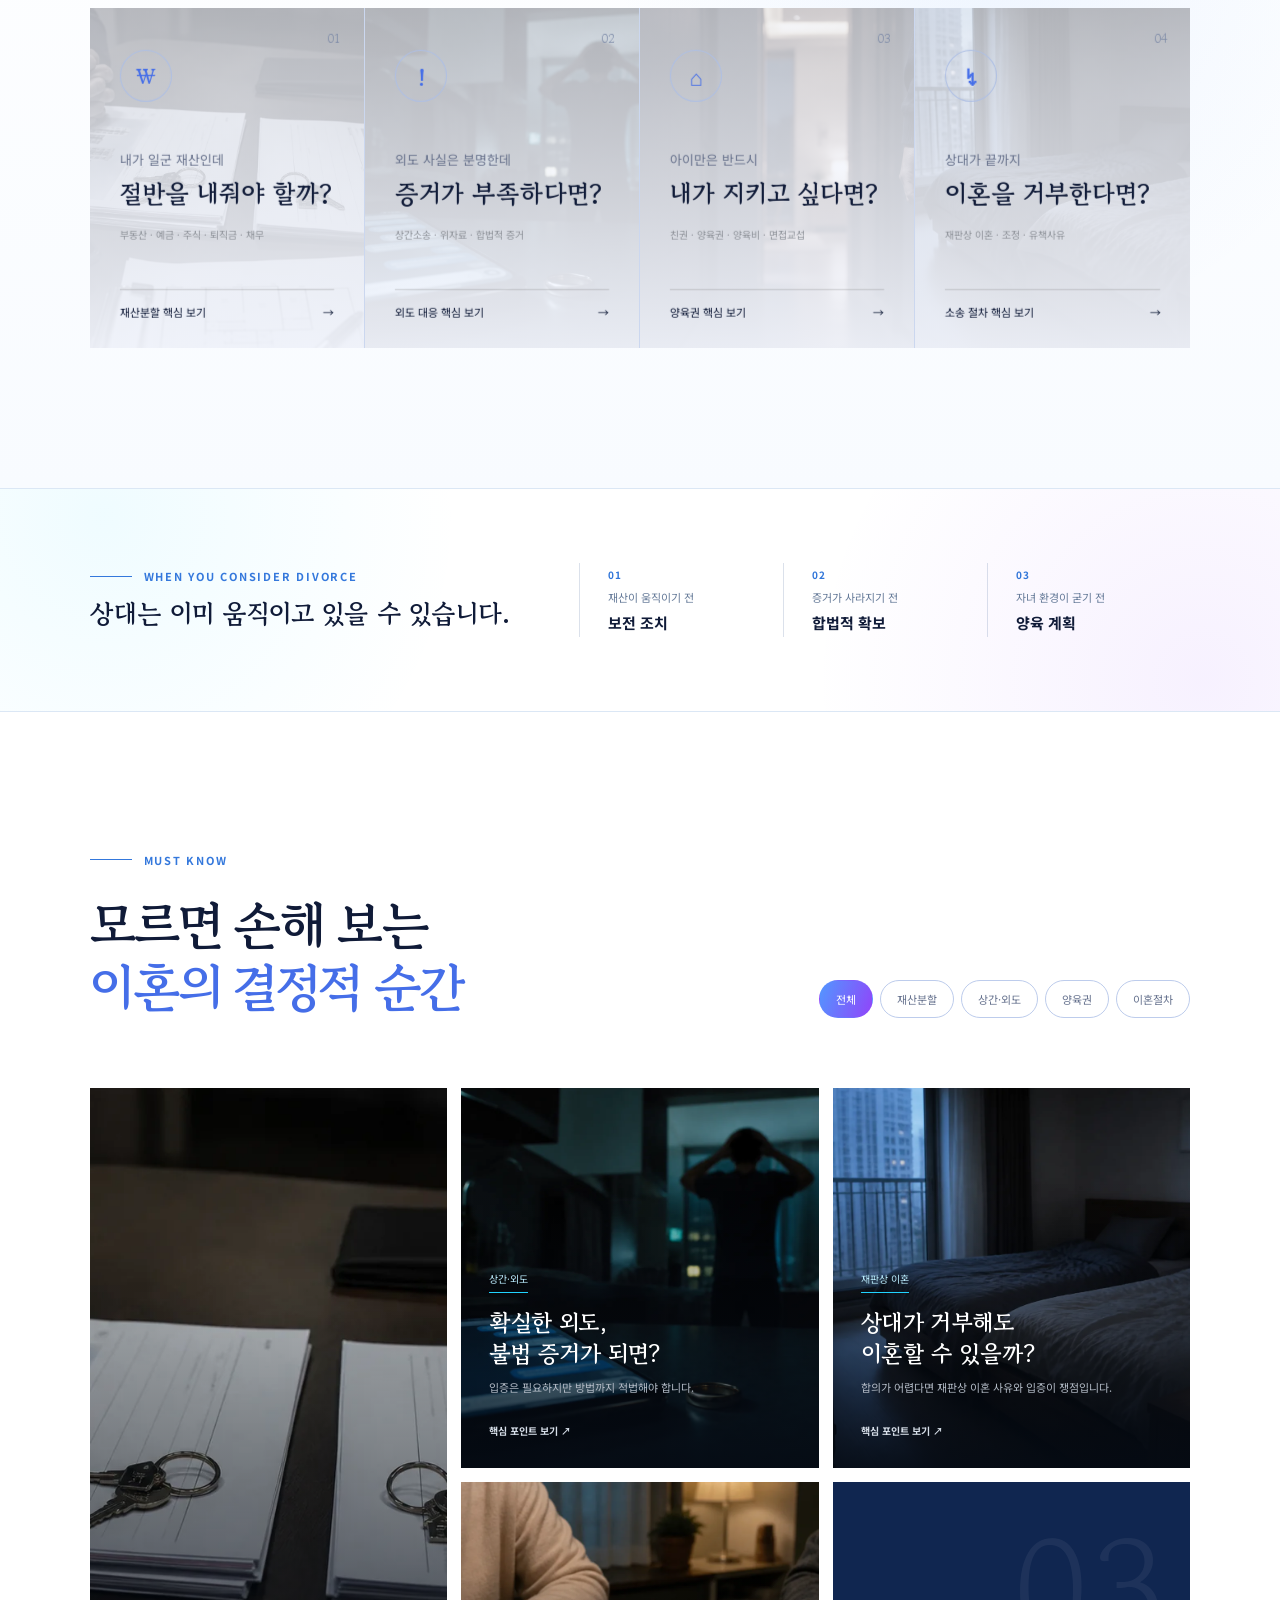
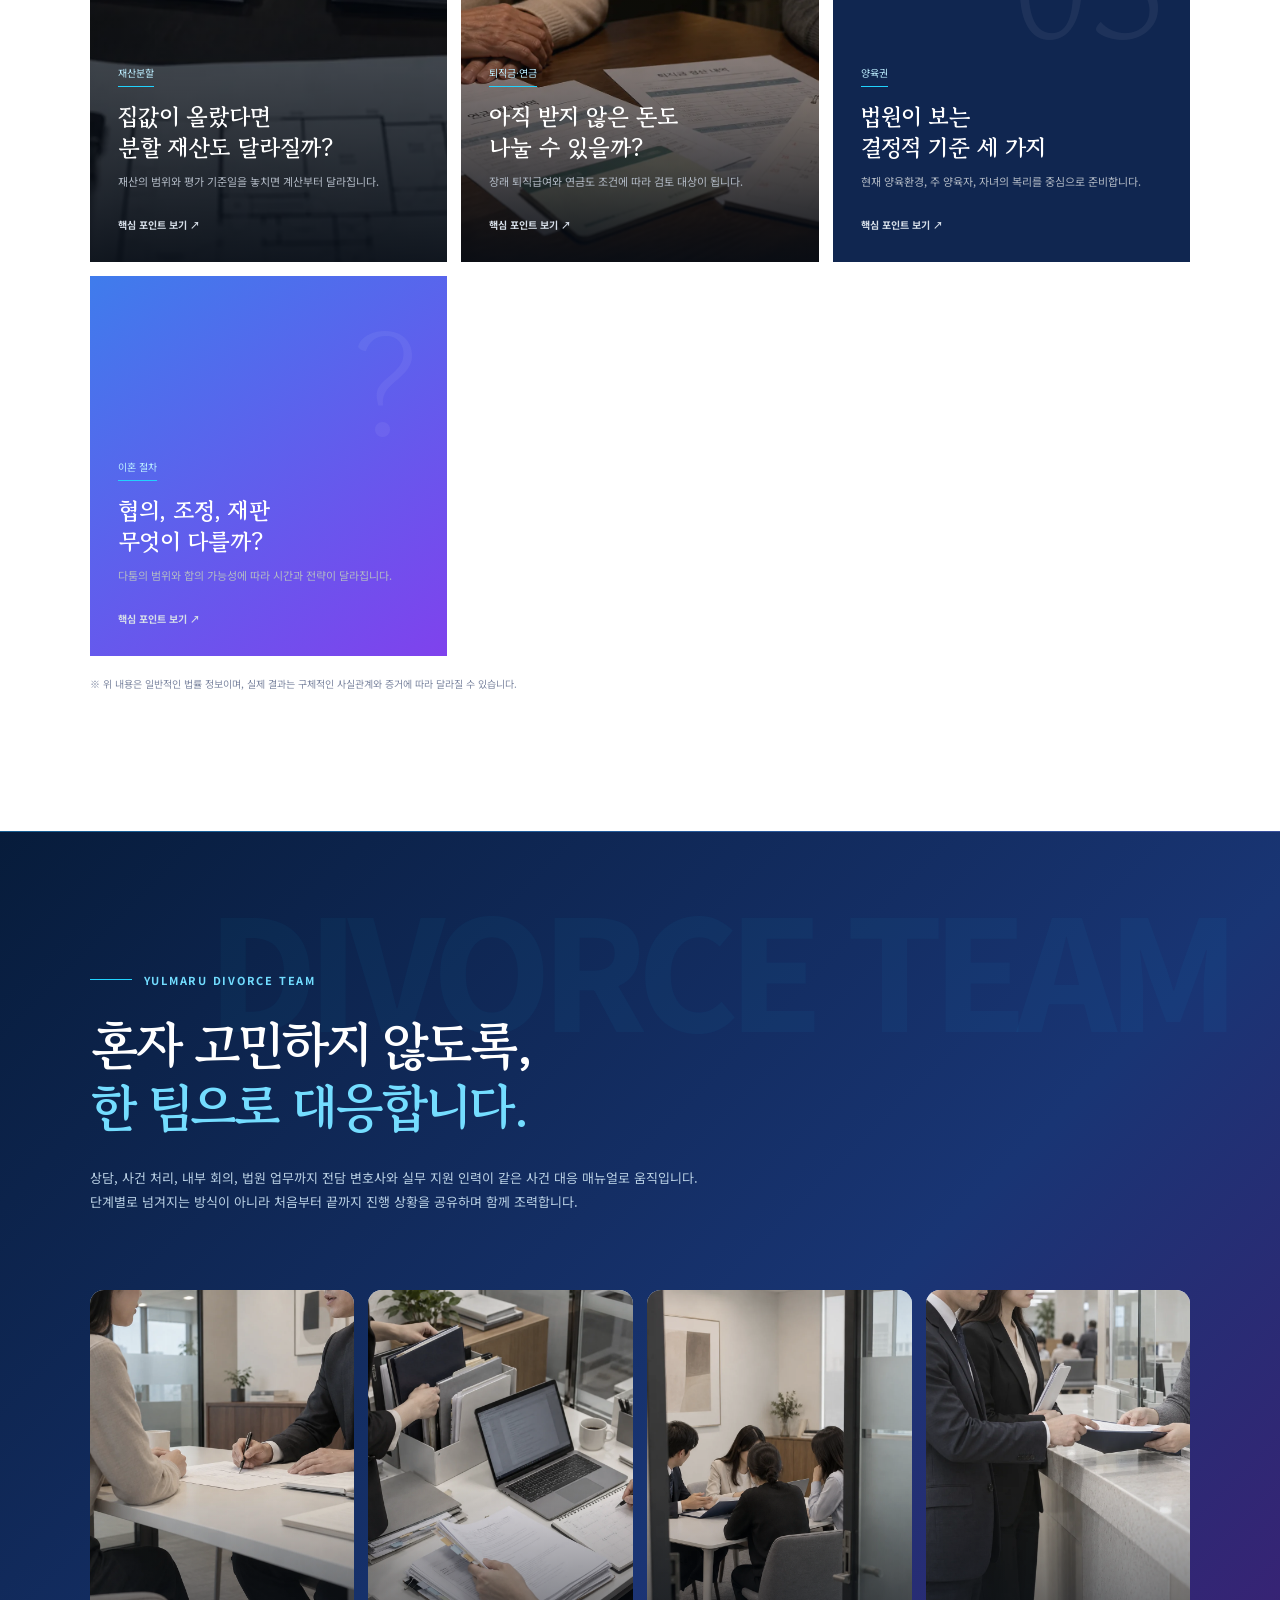
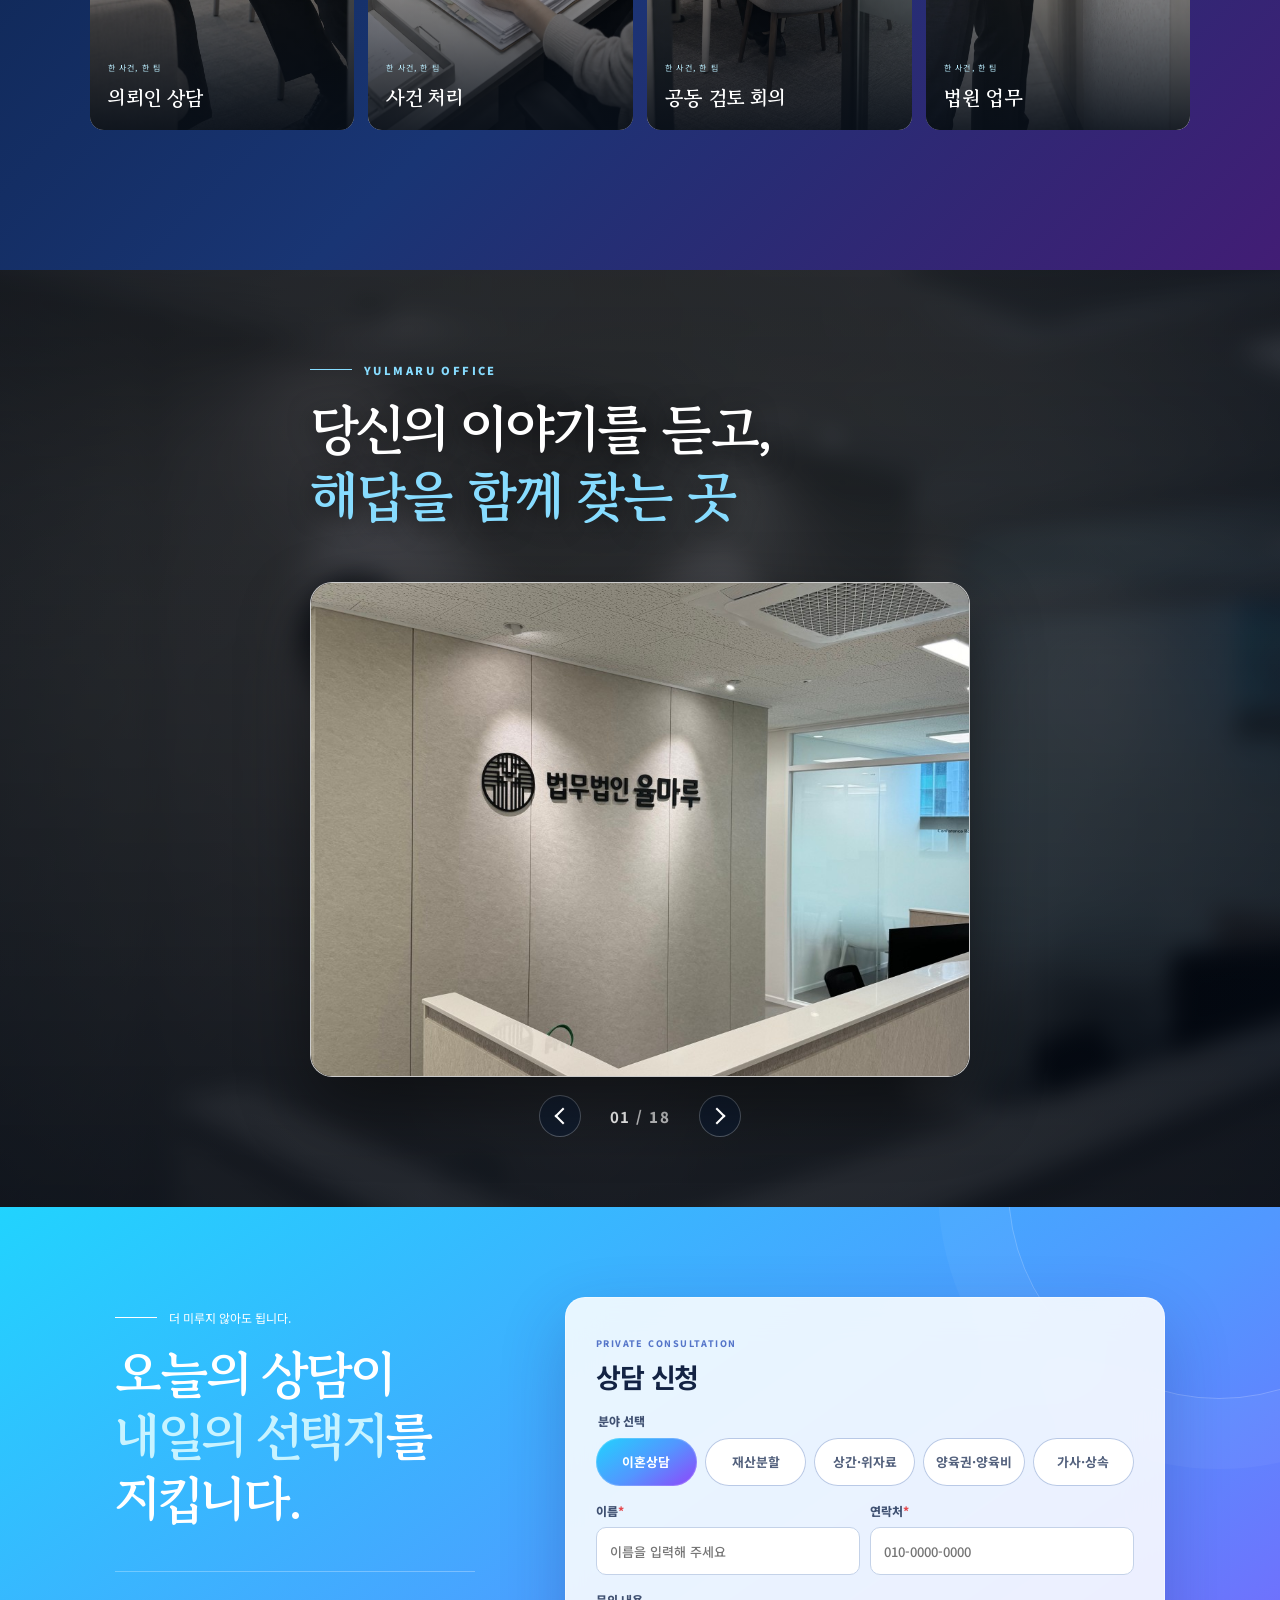
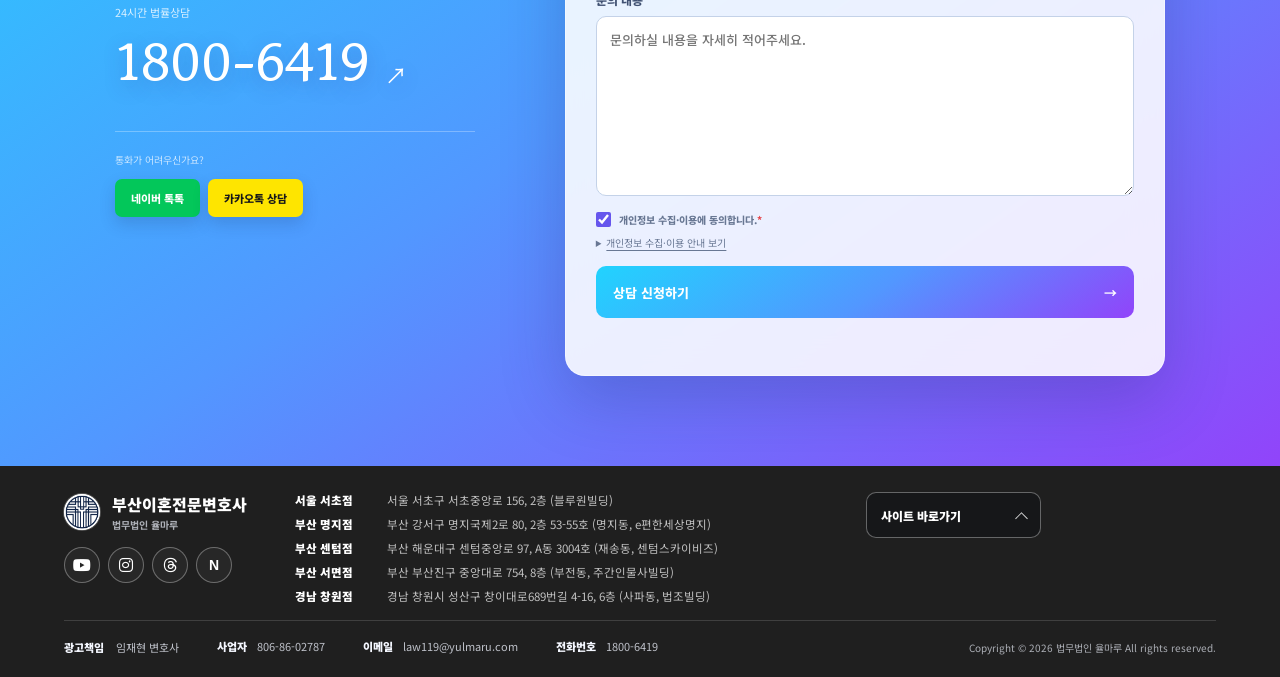
==== commit 2fa35f36: "Add files via upload" ====
--- a/index.html
+++ b/index.html
@@ -10,7 +10,7 @@
   <link rel="preconnect" href="https://fonts.gstatic.com" crossorigin />
   <link href="https://fonts.googleapis.com/css2?family=Gowun+Batang:wght@400;700&family=Material+Symbols+Rounded:opsz,wght,FILL,GRAD@24,500,1,0&family=Noto+Sans+KR:wght@400;500;600;700;800;900&display=swap" rel="stylesheet" />
   <link href="https://cdn.jsdelivr.net/npm/@fortawesome/fontawesome-free@6.7.2/css/all.min.css" rel="stylesheet" />
-  <link rel="stylesheet" href="styles.css?v=20260911-32" />
+  <link rel="stylesheet" href="styles.css?v=20260916-39" />
 </head>
 <body>
   <div class="noise" aria-hidden="true"></div>
@@ -134,7 +134,7 @@
 
     <section class="hook-strip" id="hook">
       <div class="hook-line reveal">
-        <span>이혼을 고민하는 순간</span>
+        <span>WHEN YOU CONSIDER DIVORCE</span>
         <strong>상대는 이미 움직이고 있을 수 있습니다.</strong>
       </div>
       <div class="hook-points">
@@ -239,15 +239,10 @@
       <img class="office-gallery-bg" id="office-gallery-bg" src="assets/office-01.jpg" alt="" aria-hidden="true" />
       <div class="office-gallery-shade" aria-hidden="true"></div>
       <div class="office-gallery-inner">
-        <p class="office-gallery-eyebrow">YULMARU OFFICE</p>
-        <h2 id="office-gallery-title">당신의 이야기에 집중하는 공간</h2>
-        <p class="office-gallery-title-en">Consulting Room</p>
+        <p class="office-gallery-eyebrow"><span aria-hidden="true"></span> YULMARU OFFICE</p>
+        <h2 id="office-gallery-title">당신의 이야기를 듣고,<br /><em>해답을 함께 찾는 곳</em></h2>
         <figure class="office-gallery-card">
           <img id="office-gallery-image" src="assets/office-01.jpg" alt="법무법인 율마루 안내 데스크" />
-          <figcaption>
-            <small id="office-gallery-label">WELCOME DESK</small>
-            <strong id="office-gallery-caption">편안한 상담을 시작하는 공간</strong>
-          </figcaption>
         </figure>
         <div class="office-gallery-controls">
           <button type="button" data-office-direction="prev" aria-label="이전 사무실 사진"></button>
@@ -260,15 +255,15 @@
     <section class="final-cta" id="contact">
       <div class="final-action reveal">
         <section class="final-copy">
-          <p>더 미루지 않아도 됩니다.</p>
+          <p><span aria-hidden="true"></span>더 미루지 않아도 됩니다.</p>
           <h2>오늘의 상담이<br /><em>내일의 선택지</em>를 지킵니다.</h2>
         </section>
         <span>24시간 법률상담</span>
         <a href="tel:1800-6419">1800-6419 <b>↗</b></a>
         <small>통화가 어려우신가요?</small>
         <div>
-          <a href="https://talk.naver.com/ct/w3snxlc" target="_blank" rel="noopener">네이버 톡톡</a>
-          <a href="http://pf.kakao.com/_Ykxfxkxj/chat" target="_blank" rel="noopener">카카오톡 상담</a>
+          <a class="final-chat-button naver" href="https://talk.naver.com/ct/w3snxlc" target="_blank" rel="noopener">네이버 톡톡</a>
+          <a class="final-chat-button kakao" href="http://pf.kakao.com/_Ykxfxkxj/chat" target="_blank" rel="noopener">카카오톡 상담</a>
         </div>
       </div>
       <form class="final-db-form reveal delay-1" id="final-db-form" data-endpoint="https://script.google.com/macros/s/AKfycbyBw9MTDQV7moIouT1QuKckrTP6kk9oPUONnrVdubWu-1m5iP6ohuyZDRlI3ZLhbBJm/exec">
@@ -376,7 +371,7 @@
 
   <script src="case-data.js"></script>
   <script src="review-data.js?v=20260911-9"></script>
-  <script src="script.js?v=20260911-30"></script>
+  <script src="script.js?v=20260916-31"></script>
   <script src="mobile-booking.js"></script>
 </body>
 </html>
--- a/styles.css
+++ b/styles.css
@@ -64,6 +64,8 @@
 .eyebrow { display: flex; align-items: center; gap: 12px; margin: 0 0 25px; font-size: 11px; font-weight: 700; letter-spacing: .16em; color: var(--gold-soft); }
 .eyebrow span { width: 42px; height: 1px; background: var(--gold); }
 .eyebrow.dark { color: #3478dc; }
+.eyebrow.dark span { background: currentColor; }
+.content .eyebrow.dark span { background: currentColor; }
 .hero-kicker { margin: 0; font-family: var(--serif); font-weight: 700; font-size: clamp(40px,3.6vw,64px); line-height: 1.18; letter-spacing: -.06em; }
 em { font-style: normal; color: var(--gold-soft); }
 .hero-copy > .eyebrow { justify-content: center; }
@@ -188,8 +190,9 @@
 @keyframes featuredLawyerProgress { to { transform: scaleX(1); } }
 
 .hook-strip { background: radial-gradient(circle at 8% 12%,rgba(33,211,254,.07),transparent 30%),radial-gradient(circle at 94% 86%,rgba(145,68,250,.075),transparent 32%),#fff; color: var(--ink); padding: 74px clamp(24px,7vw,130px); display: grid; grid-template-columns: 1fr 1.25fr; align-items: center; border-top: 1px solid #dbe7f5; border-bottom: 1px solid #dbe7f5; }
-.hook-line { border-left: 2px solid var(--gold); padding-left: 24px; }
-.hook-line span { display: block; color: #557094; font-size: 15px; margin-bottom: 8px; }
+.hook-line { padding-left:0; }
+.hook-line span { display:flex; align-items:center; gap:12px; margin-bottom:12px; color:#3478dc; font-size:11px; font-weight:700; letter-spacing:.16em; }
+.hook-line span::before { content:""; flex:0 0 42px; width:42px; height:1px; background:currentColor; }
 .hook-line strong { font: 700 clamp(24px,2vw,34px)/1.35 var(--serif); }
 .hook-points { display: grid; grid-template-columns: repeat(3,1fr); }
 .hook-points div { padding: 4px 28px; border-left: 1px solid rgba(56,86,145,.18); display: grid; gap: 7px; }
@@ -237,7 +240,7 @@
 .crossroads-overlay { position: absolute; inset: 0; background: linear-gradient(90deg,rgba(5,25,55,.95) 0%,rgba(20,47,105,.72) 46%,rgba(86,45,146,.08) 80%); }
 .crossroads-copy { position: relative; z-index: 2; padding: 70px clamp(30px,9vw,175px); max-width: 850px; }
 .crossroads-copy > p { display: flex; align-items: center; gap: 14px; margin: 0; font-size: 9px; letter-spacing: .22em; color: var(--gold); }
-.crossroads-copy > p::before { content: ""; flex: 0 0 38px; width: 38px; height: 1px; background: rgba(255,255,255,.82); }
+.crossroads-copy > p::before { content: ""; flex: 0 0 38px; width: 38px; height: 1px; background: currentColor; }
 .crossroads-copy h2 { font: 700 clamp(42px,4.3vw,74px)/1.18 var(--serif); letter-spacing: -.055em; margin: 22px 0 24px; }
 .crossroads-copy > span { display: block; color: #bed5e9; line-height: 1.75; font-size: 18px; margin-bottom: 35px; white-space: nowrap; }
 .crossroads-copy .btn { width: 230px; }
@@ -380,15 +383,12 @@
 .office-gallery-bg { position:absolute; inset:-35px; width:calc(100% + 70px); height:calc(100% + 70px); object-fit:cover; filter:blur(12px) brightness(.48) saturate(.72); transform:scale(1.04); transition:opacity .32s ease; }
 .office-gallery-shade { position:absolute; inset:0; background:linear-gradient(180deg,rgba(4,12,26,.3),rgba(5,12,24,.55)),radial-gradient(circle at 50% 42%,transparent 0,rgba(3,9,19,.22) 55%,rgba(3,9,19,.56) 100%); }
 .office-gallery-inner { position:relative; z-index:1; width:min(100%,760px); text-align:center; }
-.office-gallery-eyebrow { margin:0 0 16px; color:#87dcff; font-size:11px; font-weight:900; letter-spacing:.22em; }
-.office-gallery h2 { margin:0; font:700 clamp(20px,2vw,28px)/1.35 var(--sans); letter-spacing:-.035em; text-shadow:0 3px 18px rgba(0,0,0,.45); }
-.office-gallery-title-en { margin:22px 0 54px; font:700 clamp(46px,5vw,72px)/1 var(--serif); letter-spacing:-.045em; text-shadow:0 5px 24px rgba(0,0,0,.52); }
+.office-gallery-eyebrow { width:min(100%,660px); display:flex; align-items:center; gap:12px; margin:0 auto 16px; color:#87dcff; font-size:11px; font-weight:900; letter-spacing:.22em; text-align:left; }
+.office-gallery-eyebrow span { flex:0 0 42px; width:42px; height:1px; background:currentColor; }
+.office-gallery h2 { width:min(100%,660px); margin:0 auto 54px; font:700 clamp(34px,4.2vw,58px)/1.25 var(--serif); letter-spacing:-.045em; text-align:left; text-shadow:0 5px 24px rgba(0,0,0,.52); }
+.office-gallery h2 em { color:#87dcff; }
 .office-gallery-card { position:relative; width:min(100%,660px); aspect-ratio:4/3; margin:0 auto; overflow:hidden; border:1px solid rgba(255,255,255,.78); border-radius:22px; background:#111; box-shadow:0 28px 70px rgba(0,0,0,.48); }
-.office-gallery-card::after { content:""; position:absolute; inset:45% 0 0; background:linear-gradient(transparent,rgba(1,8,19,.88)); pointer-events:none; }
 .office-gallery-card img { width:100%; height:100%; object-fit:cover; transition:opacity .22s ease,transform .7s ease; }
-.office-gallery-card figcaption { position:absolute; z-index:2; left:0; right:0; bottom:34px; display:grid; gap:10px; padding:0 24px; color:#fff; text-shadow:0 3px 14px rgba(0,0,0,.65); }
-.office-gallery-card figcaption small { color:#82ddff; font-size:10px; font-weight:900; letter-spacing:.2em; }
-.office-gallery-card figcaption strong { font:700 clamp(20px,2.2vw,30px)/1.35 var(--serif); }
 .office-gallery.is-changing .office-gallery-bg,.office-gallery.is-changing .office-gallery-card img { opacity:.22; }
 .office-gallery.is-changing .office-gallery-card img { transform:scale(1.025); }
 .office-gallery-controls { margin-top:18px; display:flex; align-items:center; justify-content:center; gap:24px; }
@@ -403,7 +403,8 @@
 
 .final-cta { color: #fff; background: var(--gradient-main); padding: 90px clamp(24px,9vw,175px); display: grid; grid-template-columns: minmax(0,.75fr) minmax(0,1.25fr); gap: clamp(55px,7vw,120px); align-items: center; position: relative; overflow: hidden; }
 .final-cta::before { content: ""; position: absolute; width: 420px; height: 420px; right: -150px; top: -230px; border: 1px solid rgba(255,255,255,.22); border-radius: 50%; box-shadow: 0 0 0 70px rgba(255,255,255,.04); pointer-events: none; }
-.final-copy > p { color: #fff; font-size: 12px; }
+.final-copy > p { display:flex; align-items:center; gap:12px; color:#fff; font-size:12px; }
+.final-copy > p span { flex:0 0 42px; width:42px; height:1px; background:currentColor; }
 .final-copy h2 { font: 700 clamp(40px,4vw,66px)/1.22 var(--serif); letter-spacing: -.05em; margin: 16px 0 0; }
 .final-copy h2 em { color: #c8f3ff; font-style: normal; }
 .final-action { position: relative; z-index: 1; display: flex; flex-direction: column; align-items: flex-start; }
@@ -414,6 +415,11 @@
 .final-action small { width: 100%; padding-top: 20px; border-top: 1px solid rgba(255,255,255,.28); color: rgba(255,255,255,.7); font-size: 10px; margin-bottom: 12px; }
 .final-action div { display: flex; gap: 8px; }
 .final-action div a { font-size: 11px; padding: 10px 15px; border: 1px solid rgba(255,255,255,.24); }
+.final-action div .final-chat-button { border-color:transparent; border-radius:7px; font-weight:800; box-shadow:0 7px 16px rgba(25,42,96,.18); transition:transform .2s ease,filter .2s ease,box-shadow .2s ease; }
+.final-action div .final-chat-button.naver { color:#fff; background:#03c75a; }
+.final-action div .final-chat-button.kakao { color:#191919; background:#fee500; }
+.final-action div .final-chat-button:hover { transform:translateY(-2px); filter:brightness(.98); box-shadow:0 10px 22px rgba(25,42,96,.24); }
+.final-action div .final-chat-button:focus-visible { outline:3px solid rgba(255,255,255,.62); outline-offset:3px; }
 .final-db-form { position: relative; z-index: 1; min-width: 0; padding: 30px; border: 1px solid rgba(255,255,255,.42); border-radius: 20px; display: grid; gap: 16px; color: #132344; background: rgba(255,255,255,.88); box-shadow: 0 24px 65px rgba(29,38,110,.24); backdrop-filter: blur(18px); -webkit-backdrop-filter: blur(18px); }
 .final-db-head span { color: #5575c9; font-size: 9px; font-weight: 800; letter-spacing: .16em; }
 .final-db-head h2 { margin: 5px 0 0; font-size: 27px; letter-spacing: -.04em; }
@@ -421,9 +427,12 @@
 .final-db-form legend,.final-db-form > label,.final-db-fields label { color: #405172; font-size: 12px; font-weight: 800; }
 .final-db-form em { color: #e5484d; font-style: normal; }
 .final-db-fields label > span,.final-db-message > span { display: inline-flex; align-items: baseline; gap: 0; }
-.final-db-categories > div { margin-top:9px; display:grid; grid-template-columns:repeat(5,minmax(0,1fr)); gap:5px; }
-.final-db-categories button { min-width:0; min-height:34px; padding:0 5px; overflow:hidden; border:1px solid #b9c9e6; border-radius:999px; color:#53617d; background:#fff; font:700 clamp(8px,.7vw,10px)/1 var(--sans); white-space:nowrap; text-overflow:clip; cursor:pointer; }
-.final-db-categories button.active { border-color: transparent; color: #fff; background: var(--gradient-main); box-shadow: 0 8px 18px rgba(75,86,214,.2); }
+.final-db-categories > div { margin-top:9px; display:grid; grid-template-columns:repeat(5,minmax(0,1fr)); gap:8px; }
+.final-db-categories button { position:relative; isolation:isolate; min-width:0; min-height:48px; padding:7px 6px; overflow:hidden; appearance:none; -webkit-appearance:none; outline:0; border:0; border-radius:999px; color:#53617d; background:#fff; box-shadow:inset 0 0 0 1px #b9c9e6; font:700 clamp(12px,1vw,14px)/1.25 var(--sans); white-space:normal; word-break:keep-all; overflow-wrap:normal; cursor:pointer; transition:color .2s ease,background .2s ease,box-shadow .2s ease,transform .2s ease; }
+.final-db-categories button.active { z-index:1; color:#fff; background:var(--gradient-main); box-shadow:inset 0 0 0 1px rgba(255,255,255,.18); }
+.final-db-categories button:hover { transform:translateY(-1px); box-shadow:inset 0 0 0 1px #7f9ee5; }
+.final-db-categories button.active:hover { box-shadow:inset 0 0 0 1px rgba(255,255,255,.28); }
+.final-db-categories button:focus-visible { outline:3px solid rgba(82,151,255,.28); outline-offset:2px; }
 .final-db-fields { display: grid; grid-template-columns: repeat(2,minmax(0,1fr)); gap: 10px; }
 .final-db-fields label,.final-db-message { display: grid; gap: 8px; }
 .final-db-fields input,.final-db-message textarea { width: 100%; border: 1px solid #c4d2e8; border-radius: 10px; outline: 0; color: #14213e; background: #fff; font: 500 13px/1.55 var(--sans); }
@@ -731,10 +740,8 @@
   .lawyer-card:nth-child(even) { transform: none; }
   .lawyer-card h3 { font-size: 17px; }
   .office-gallery { min-height:680px; padding:72px 16px 54px; }
-  .office-gallery-title-en { margin:15px 0 34px; font-size:42px; }
+  .office-gallery h2 { margin-bottom:34px; font-size:clamp(30px,8vw,42px); }
   .office-gallery-card { border-radius:16px; }
-  .office-gallery-card figcaption { bottom:22px; gap:7px; padding:0 18px; }
-  .office-gallery-card figcaption strong { font-size:20px; }
   .office-gallery-controls { margin-top:22px; gap:18px; }
   .final-cta { grid-template-columns: 1fr; gap: 45px; padding: 80px 24px; }
   .final-copy h2 { font-size: 43px; }
@@ -1346,9 +1353,9 @@
 }
 .client-review-feature,
 .client-review-list-wrap {
-  height:660px;
-  min-height:660px;
-  max-height:660px;
+  height:590px;
+  min-height:590px;
+  max-height:590px;
   align-self:stretch;
   box-sizing:border-box;
 }
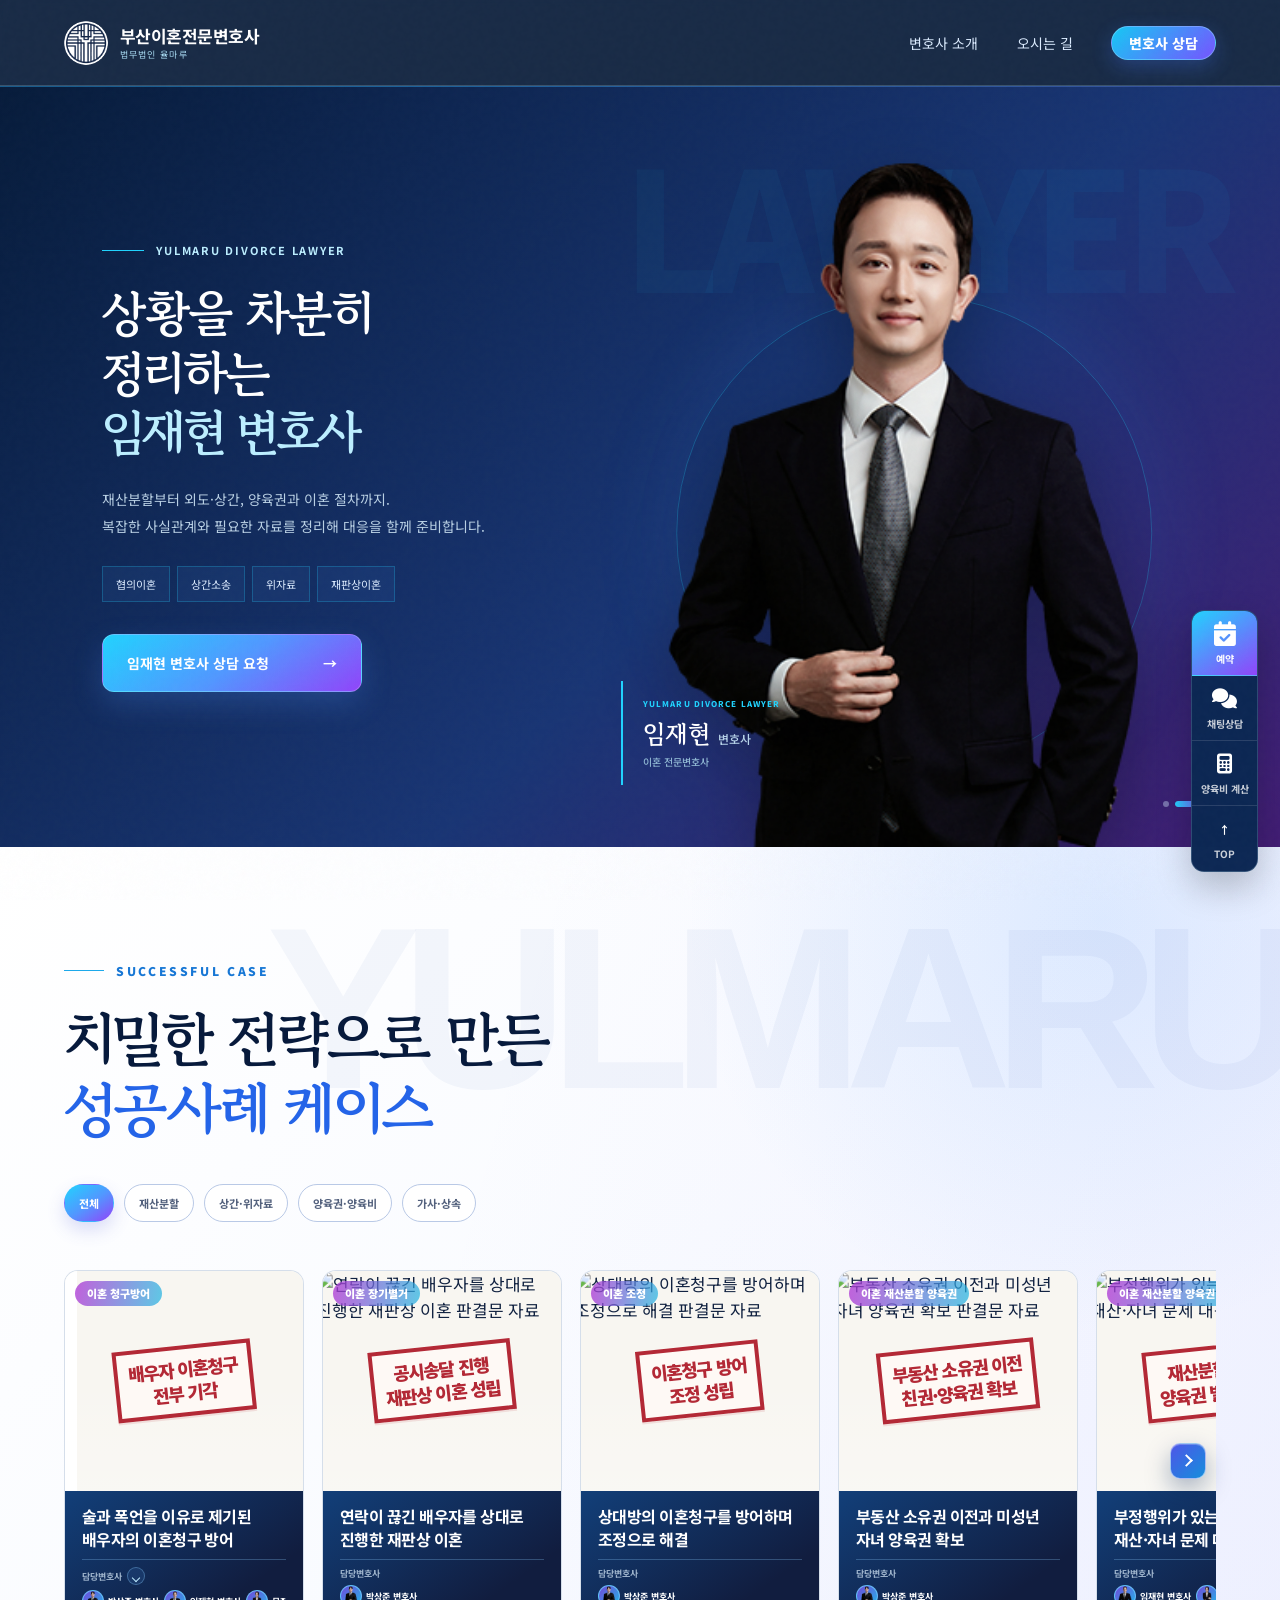
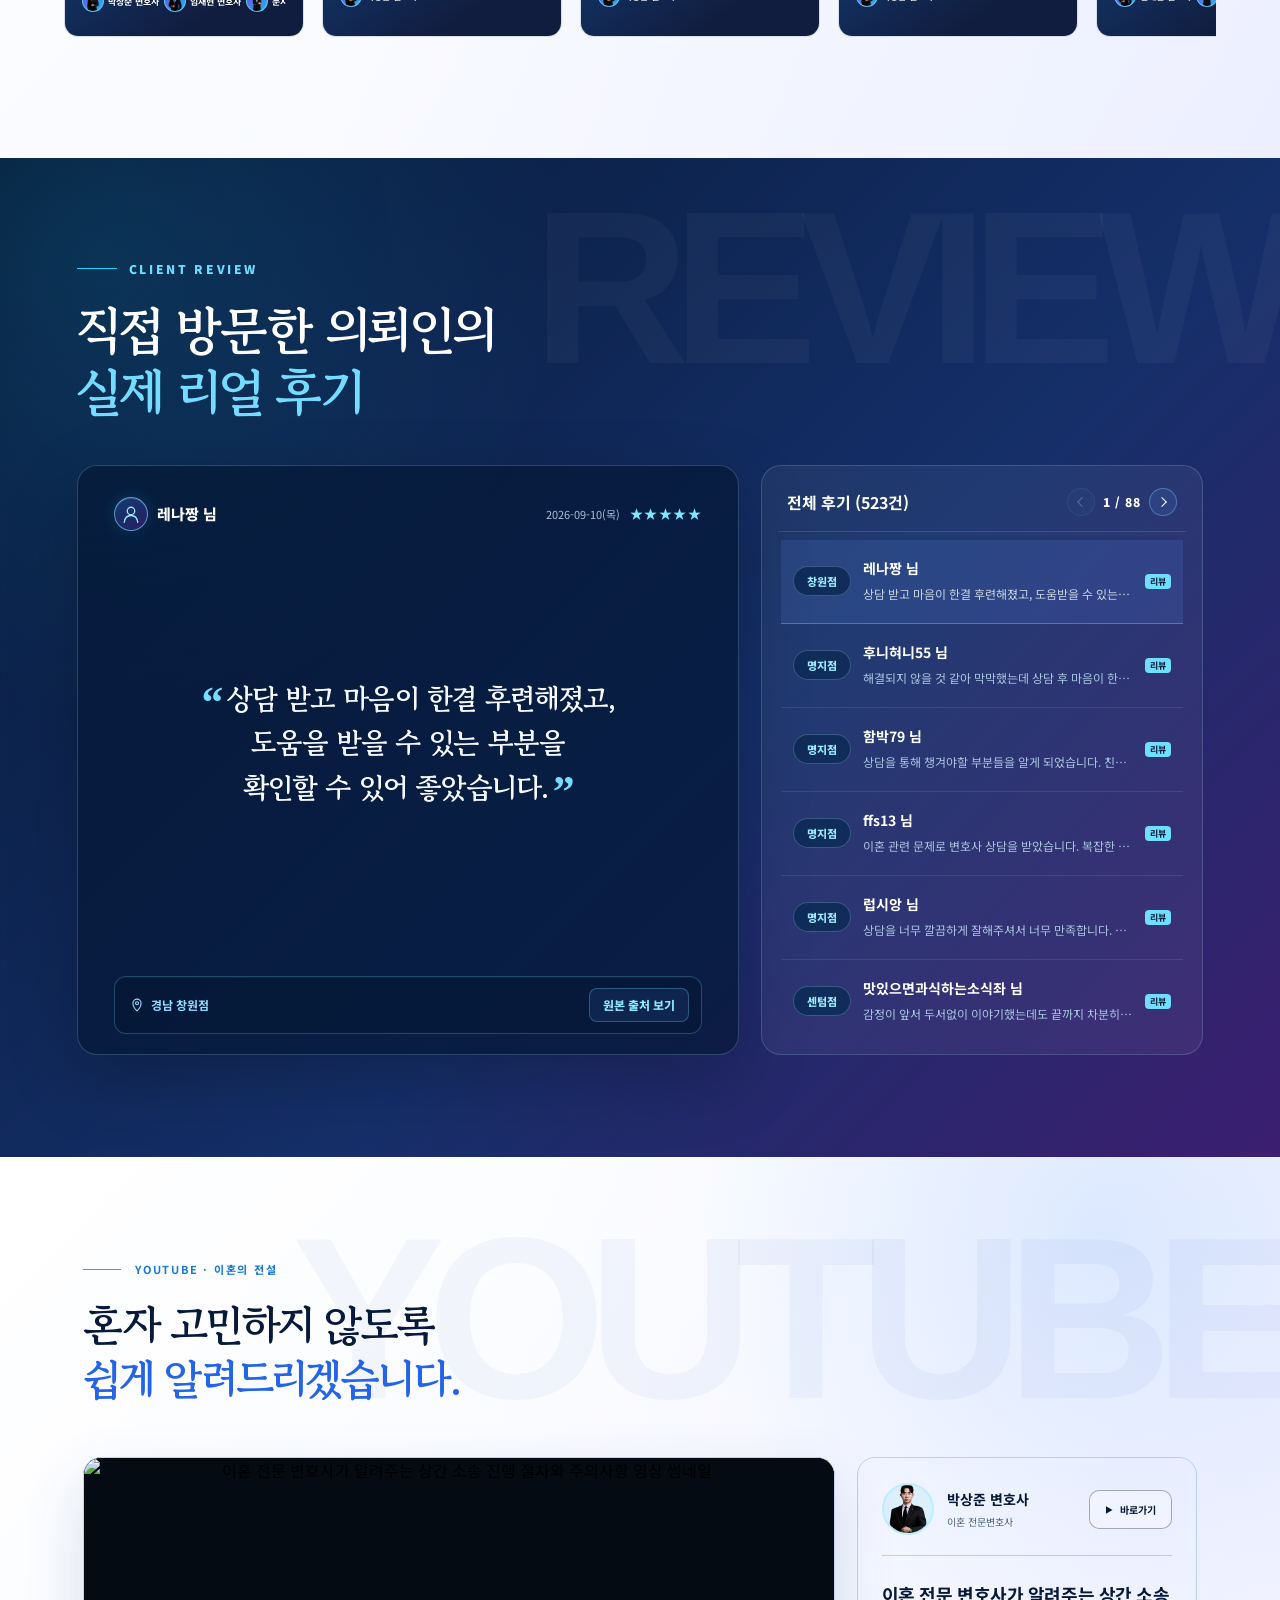
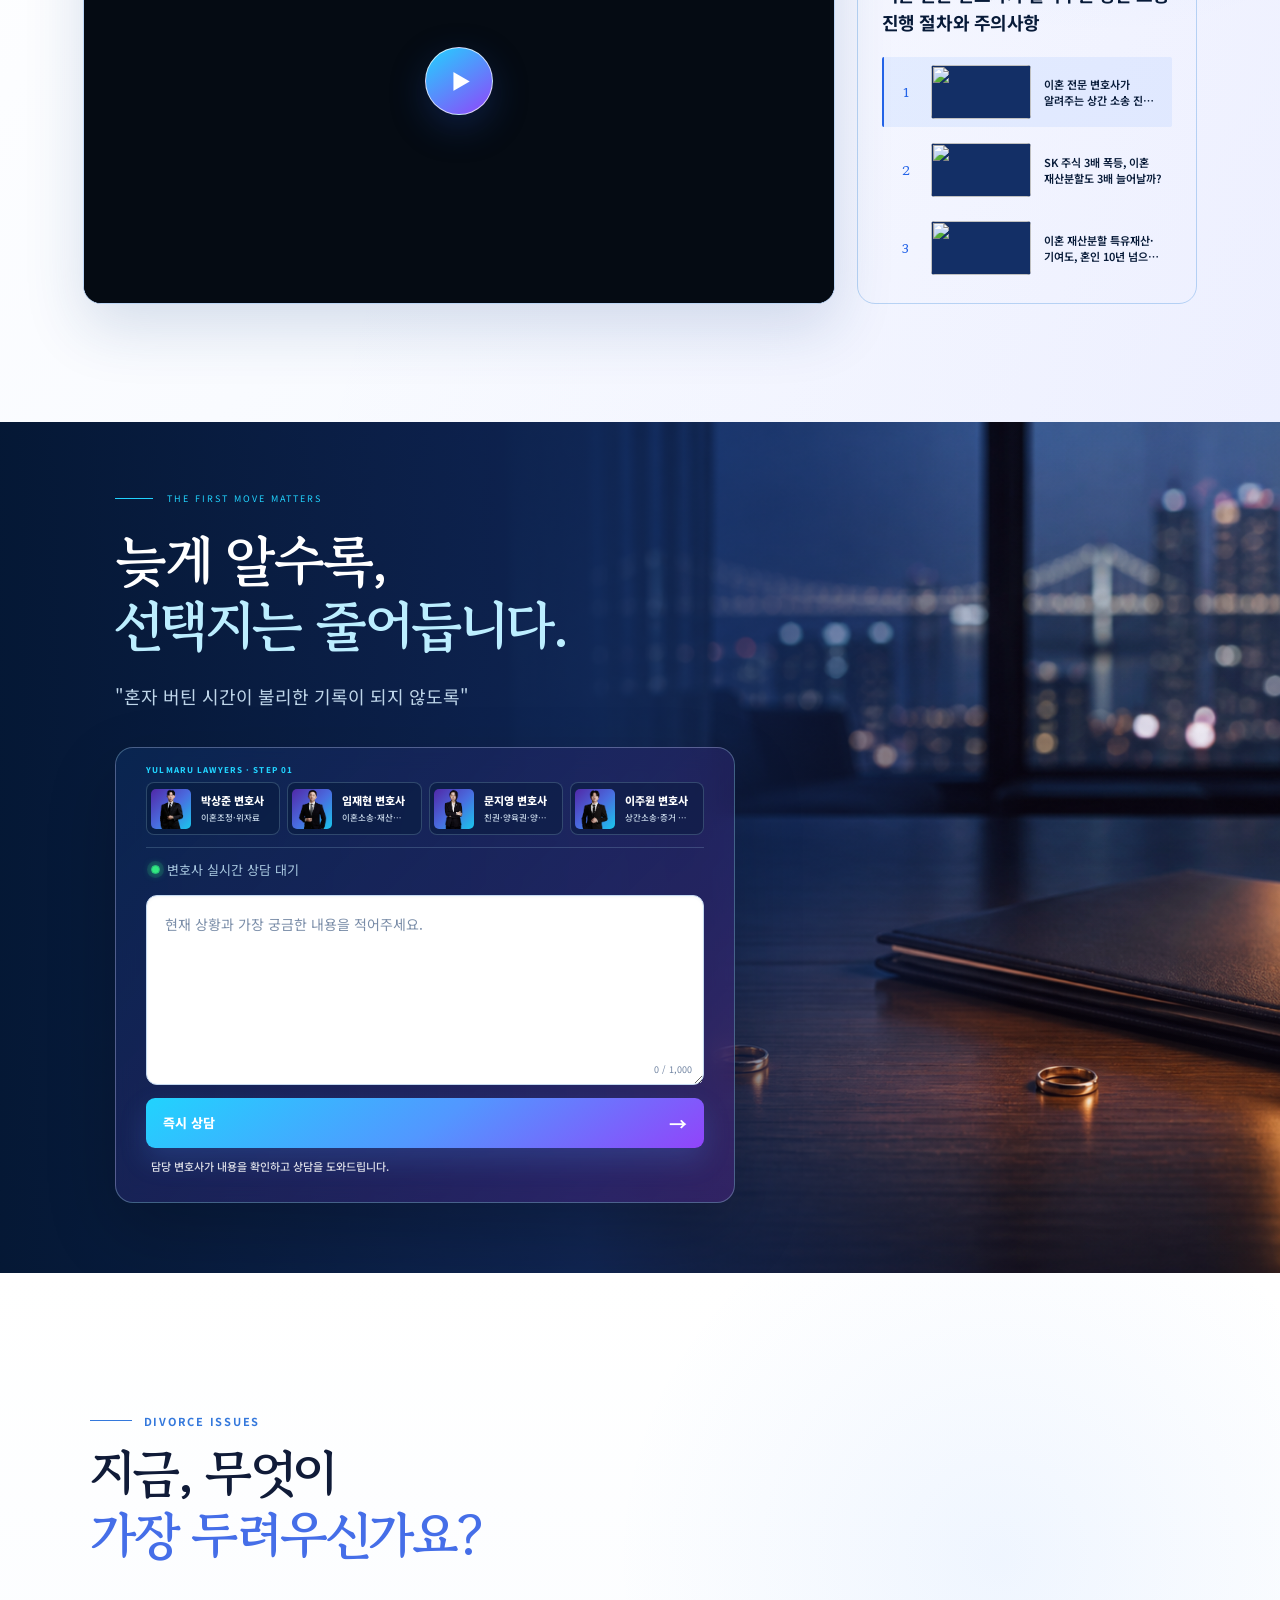
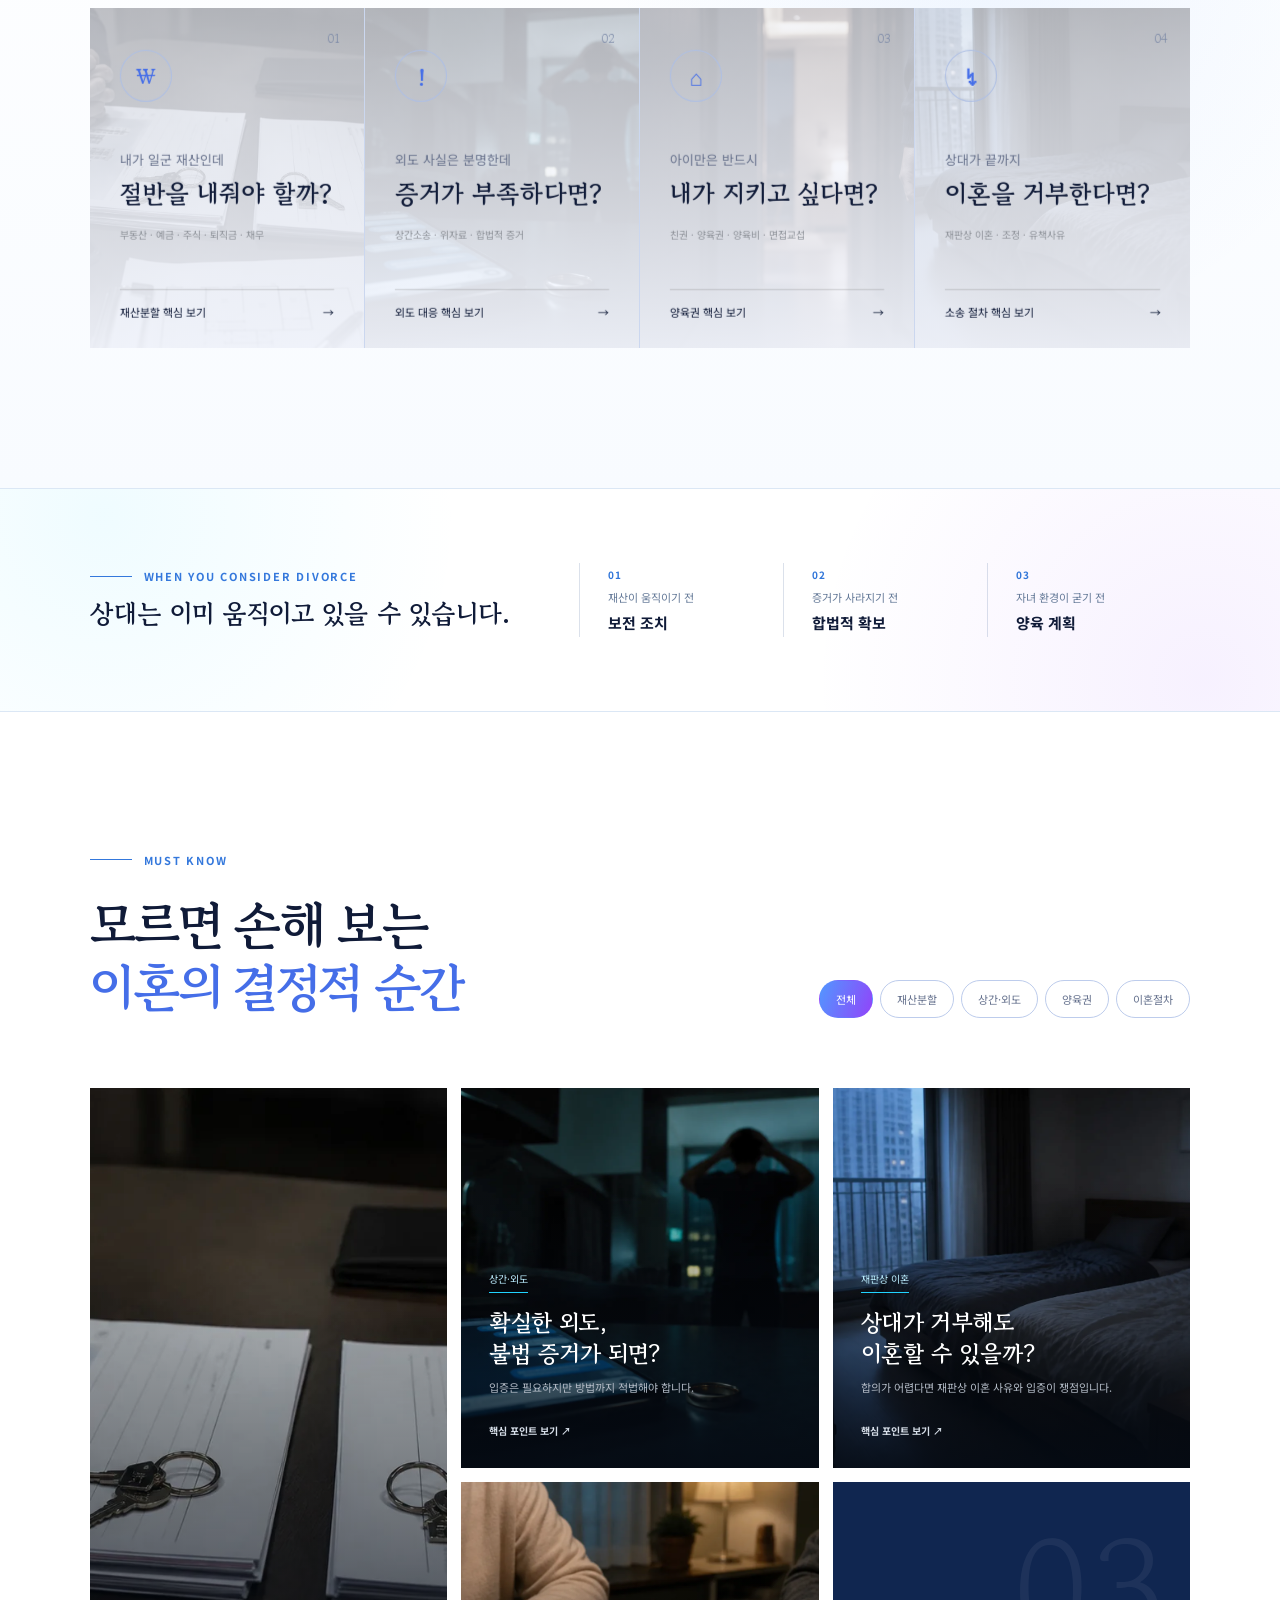
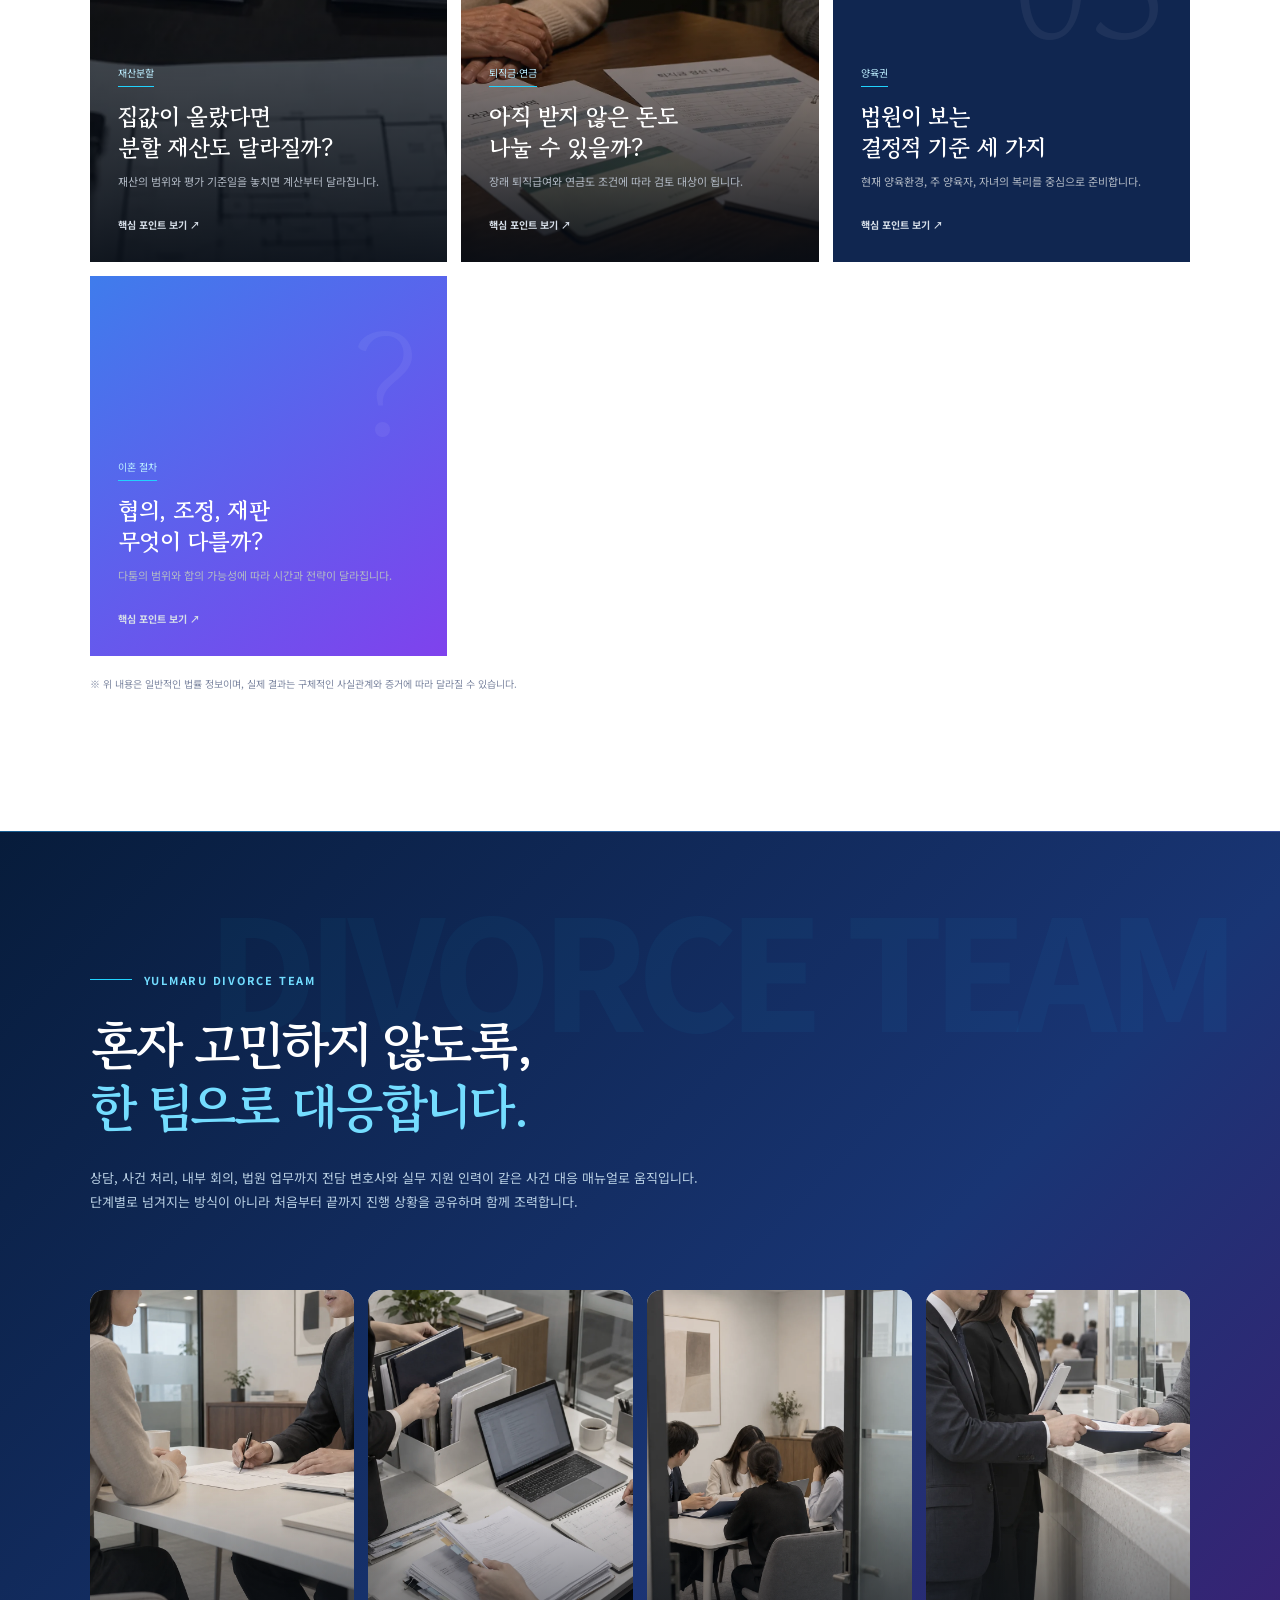
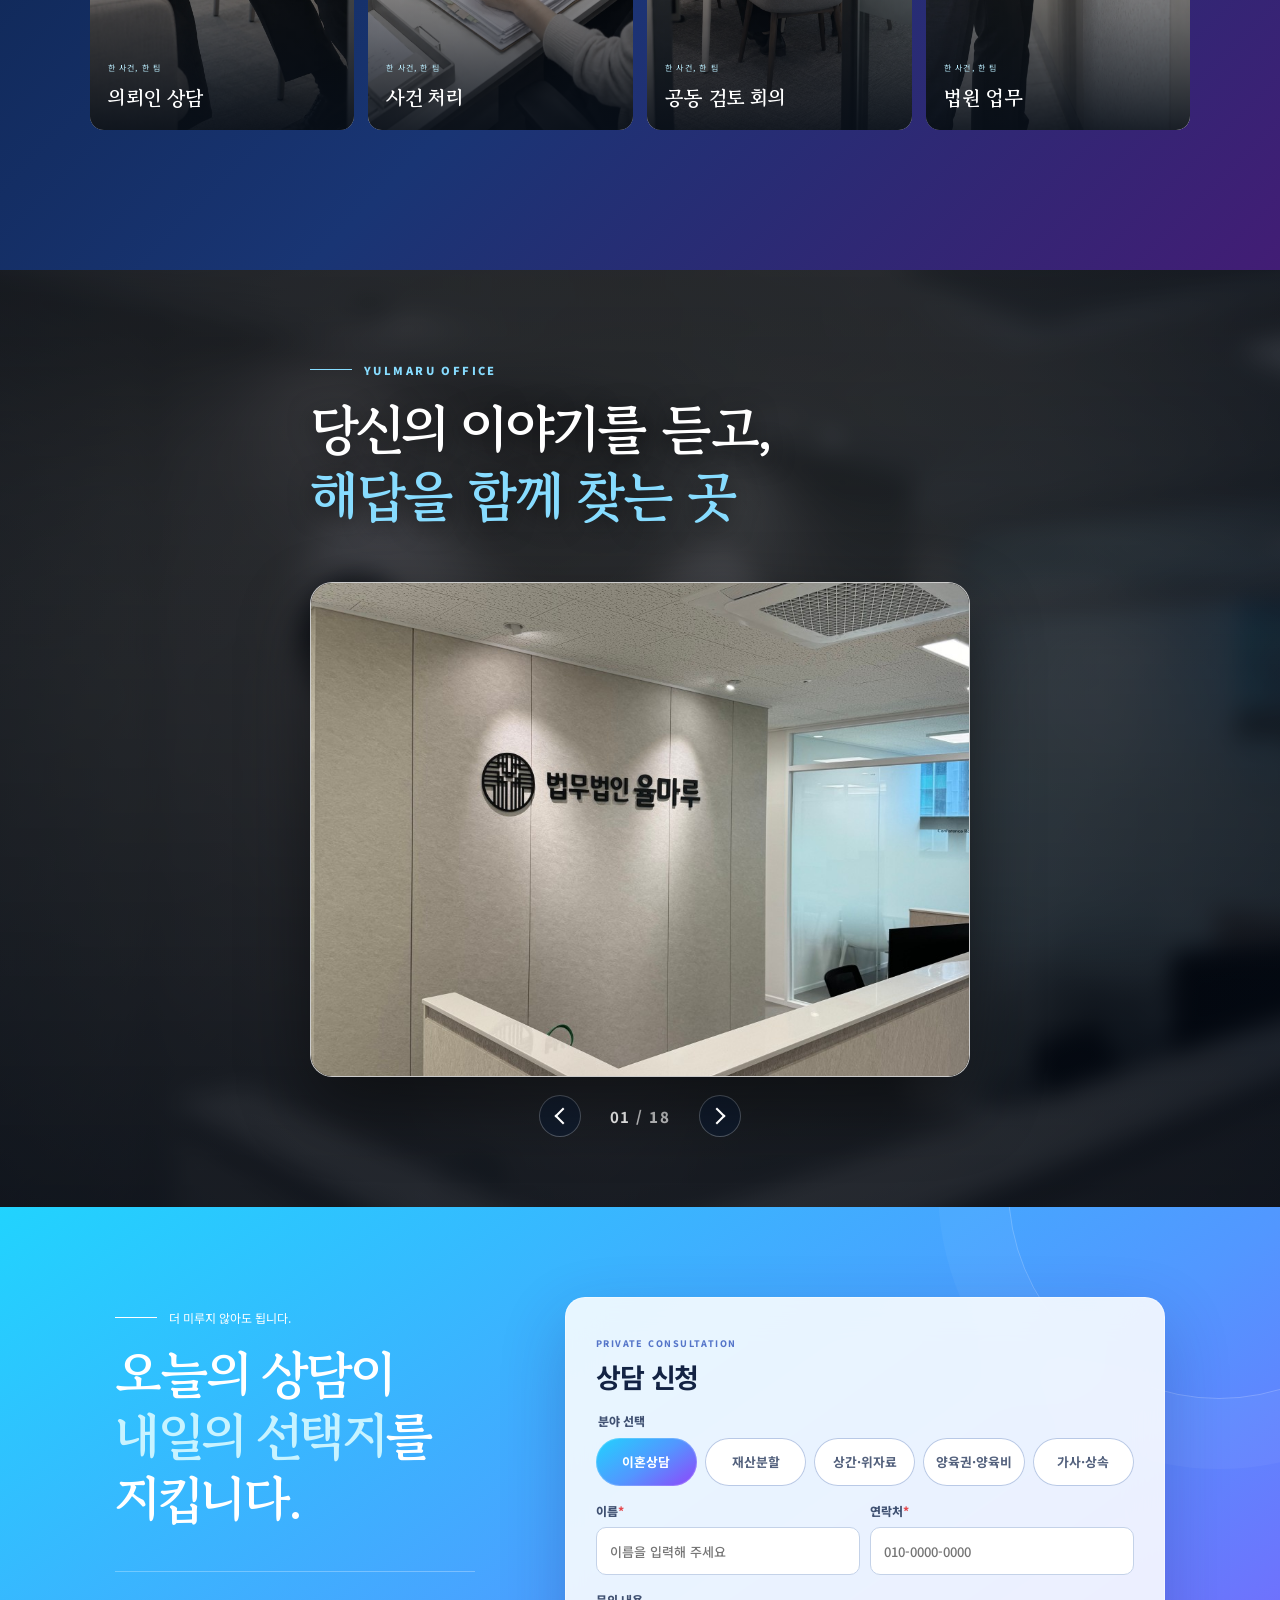
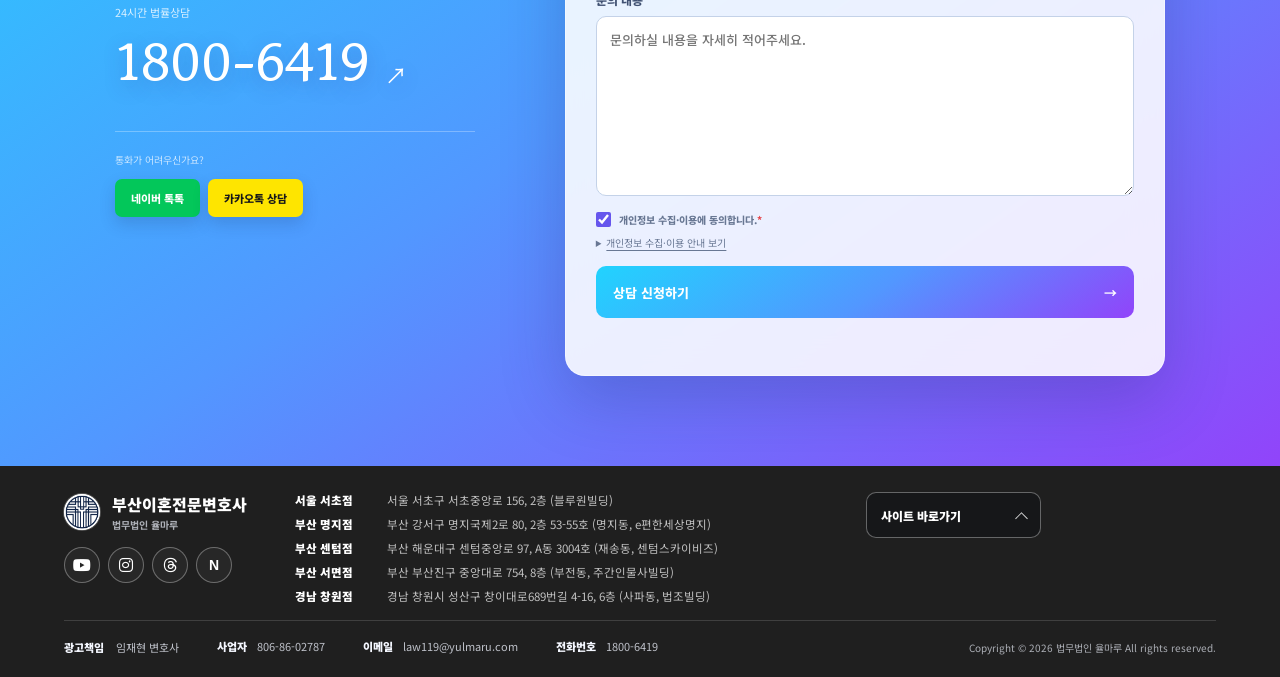
==== commit 169f7a26: "Add files via upload" ====
--- a/index.html
+++ b/index.html
@@ -371,7 +371,7 @@
 
   <script src="case-data.js"></script>
   <script src="review-data.js?v=20260911-9"></script>
-  <script src="script.js?v=20260916-31"></script>
+  <script src="script.js?v=20260916-33"></script>
   <script src="mobile-booking.js"></script>
 </body>
 </html>
